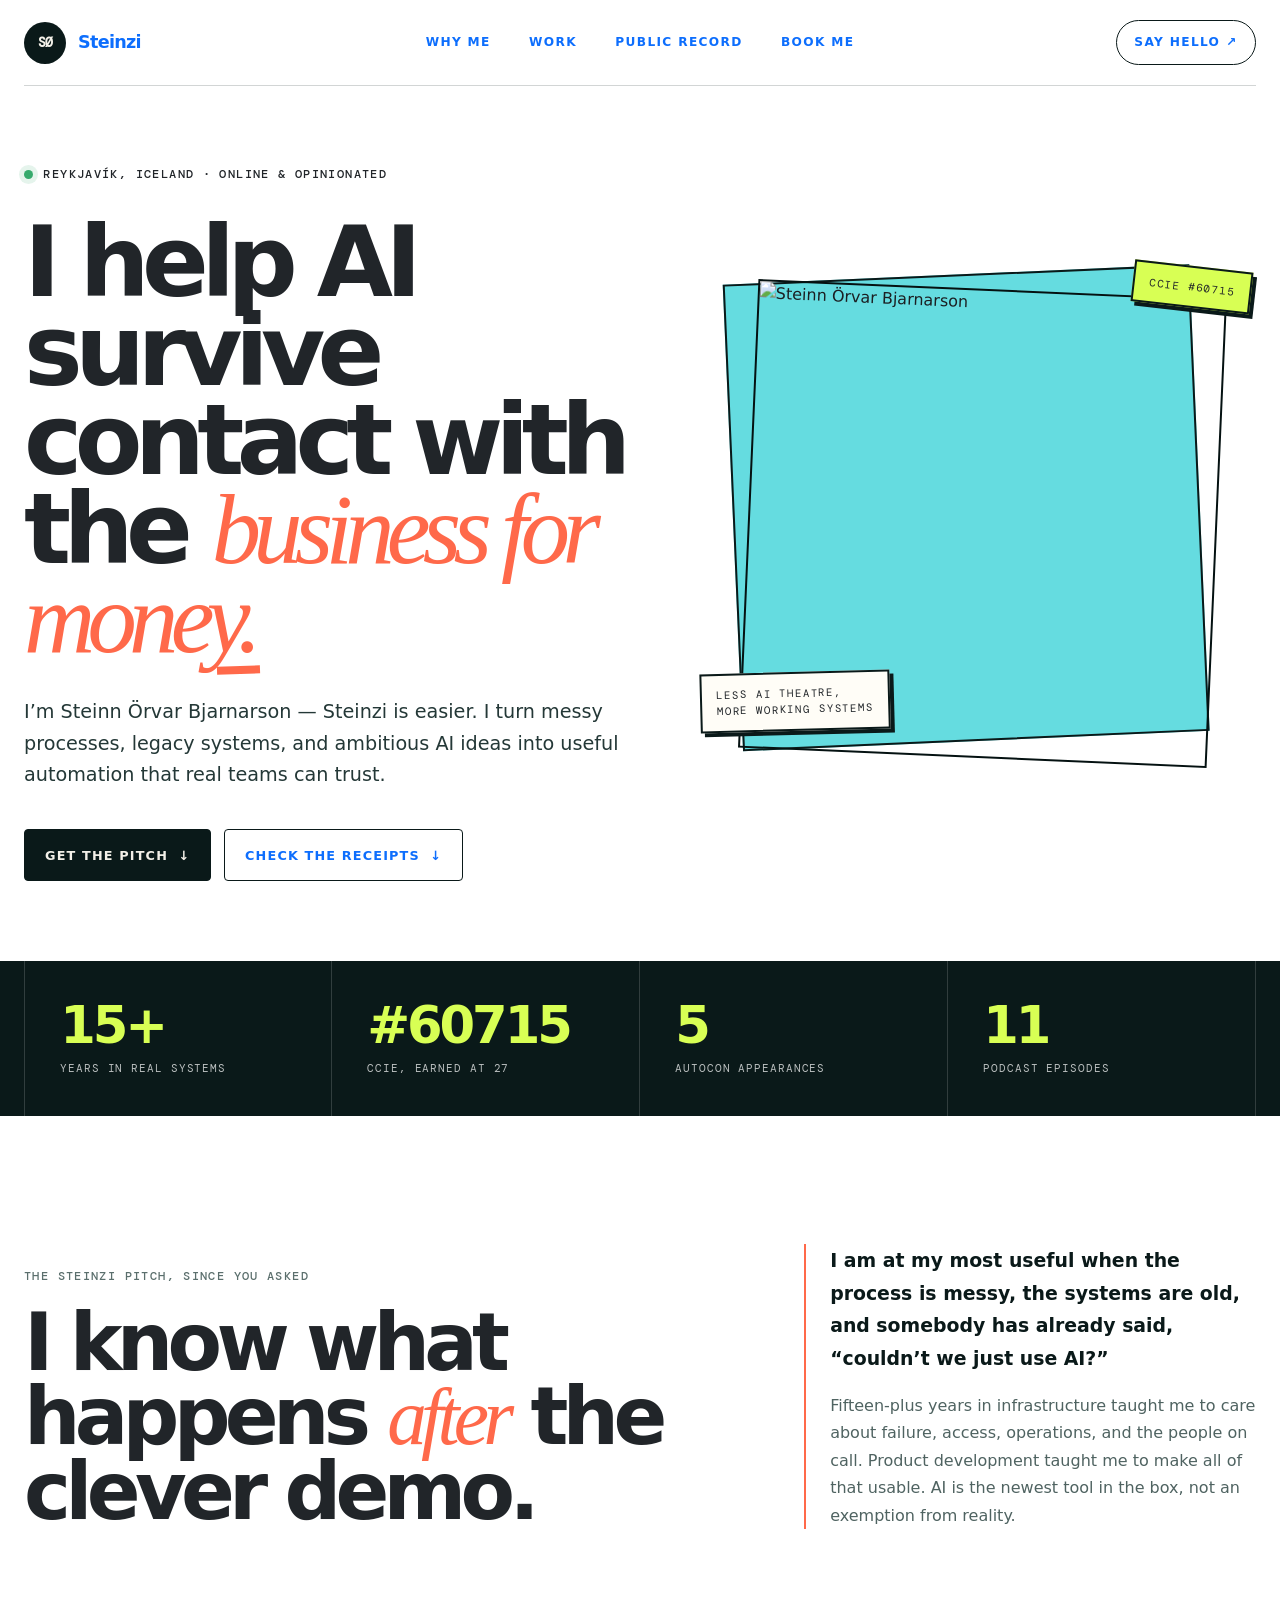
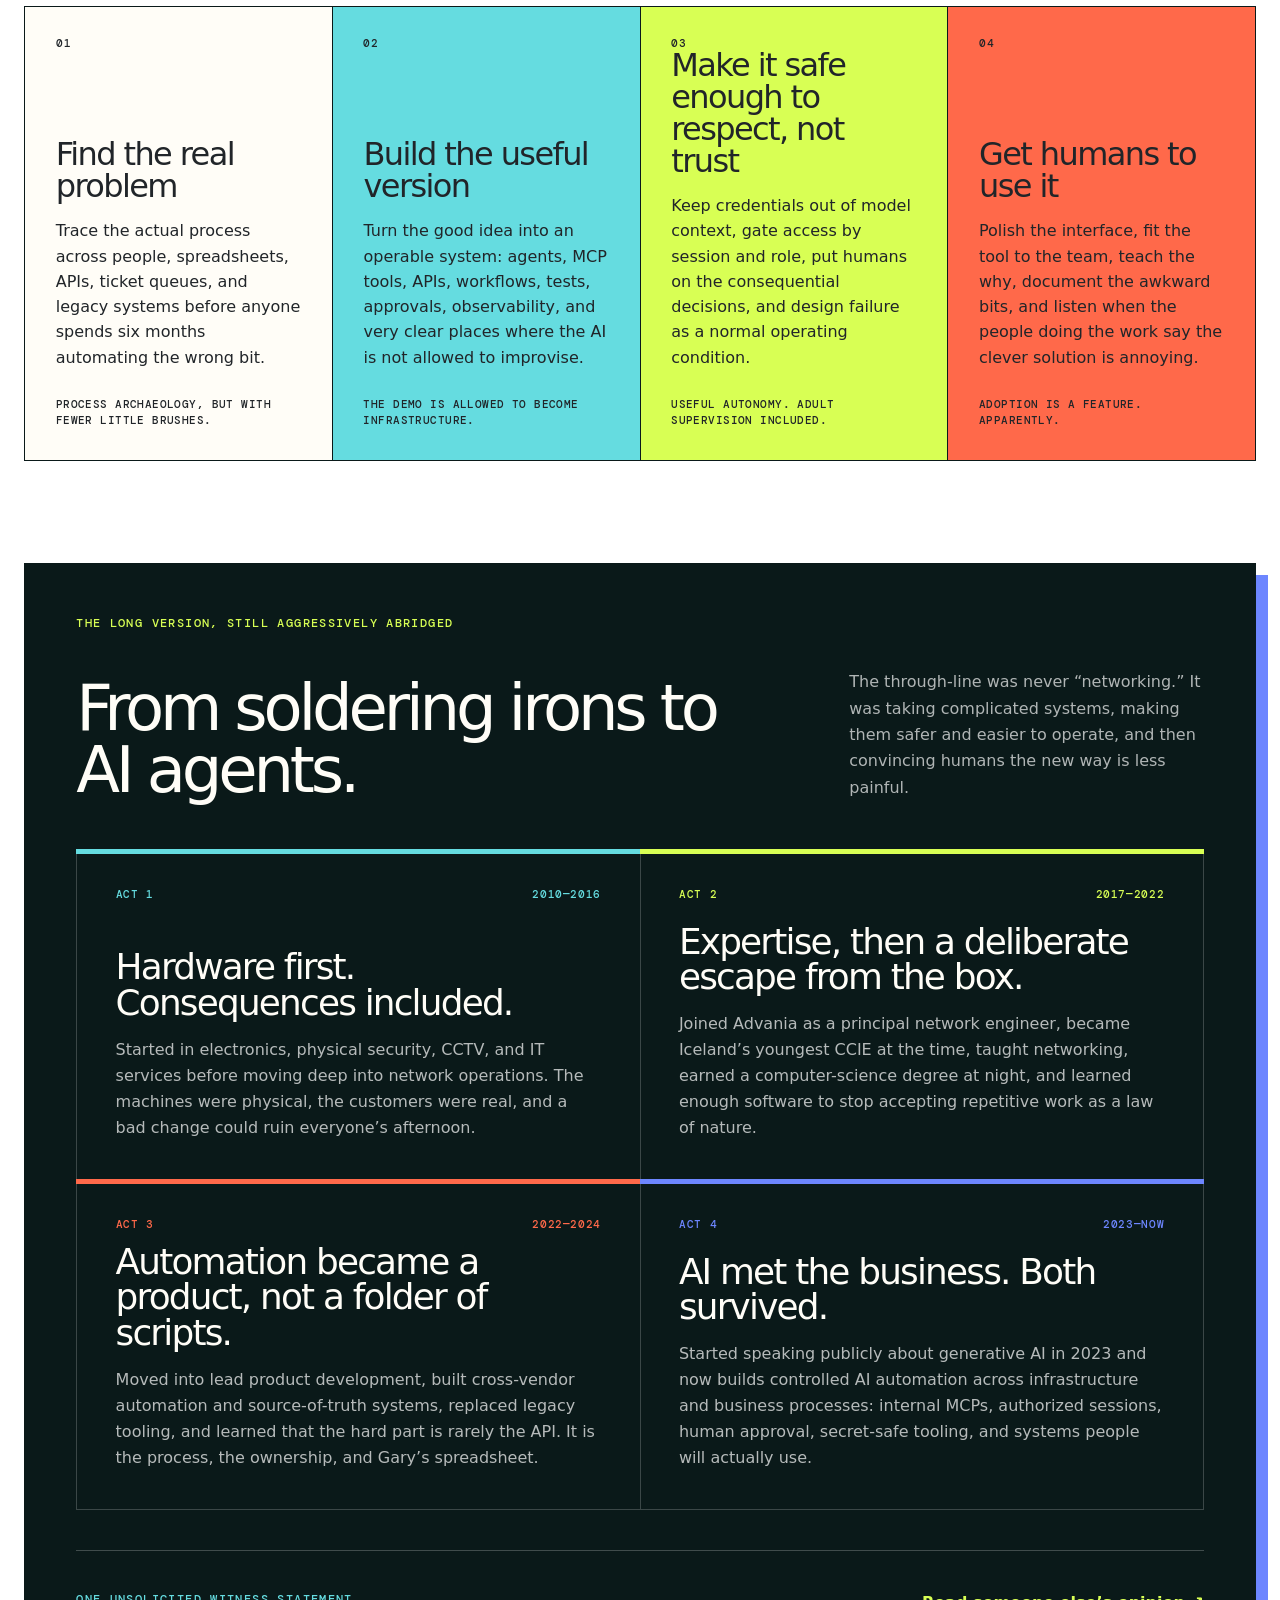
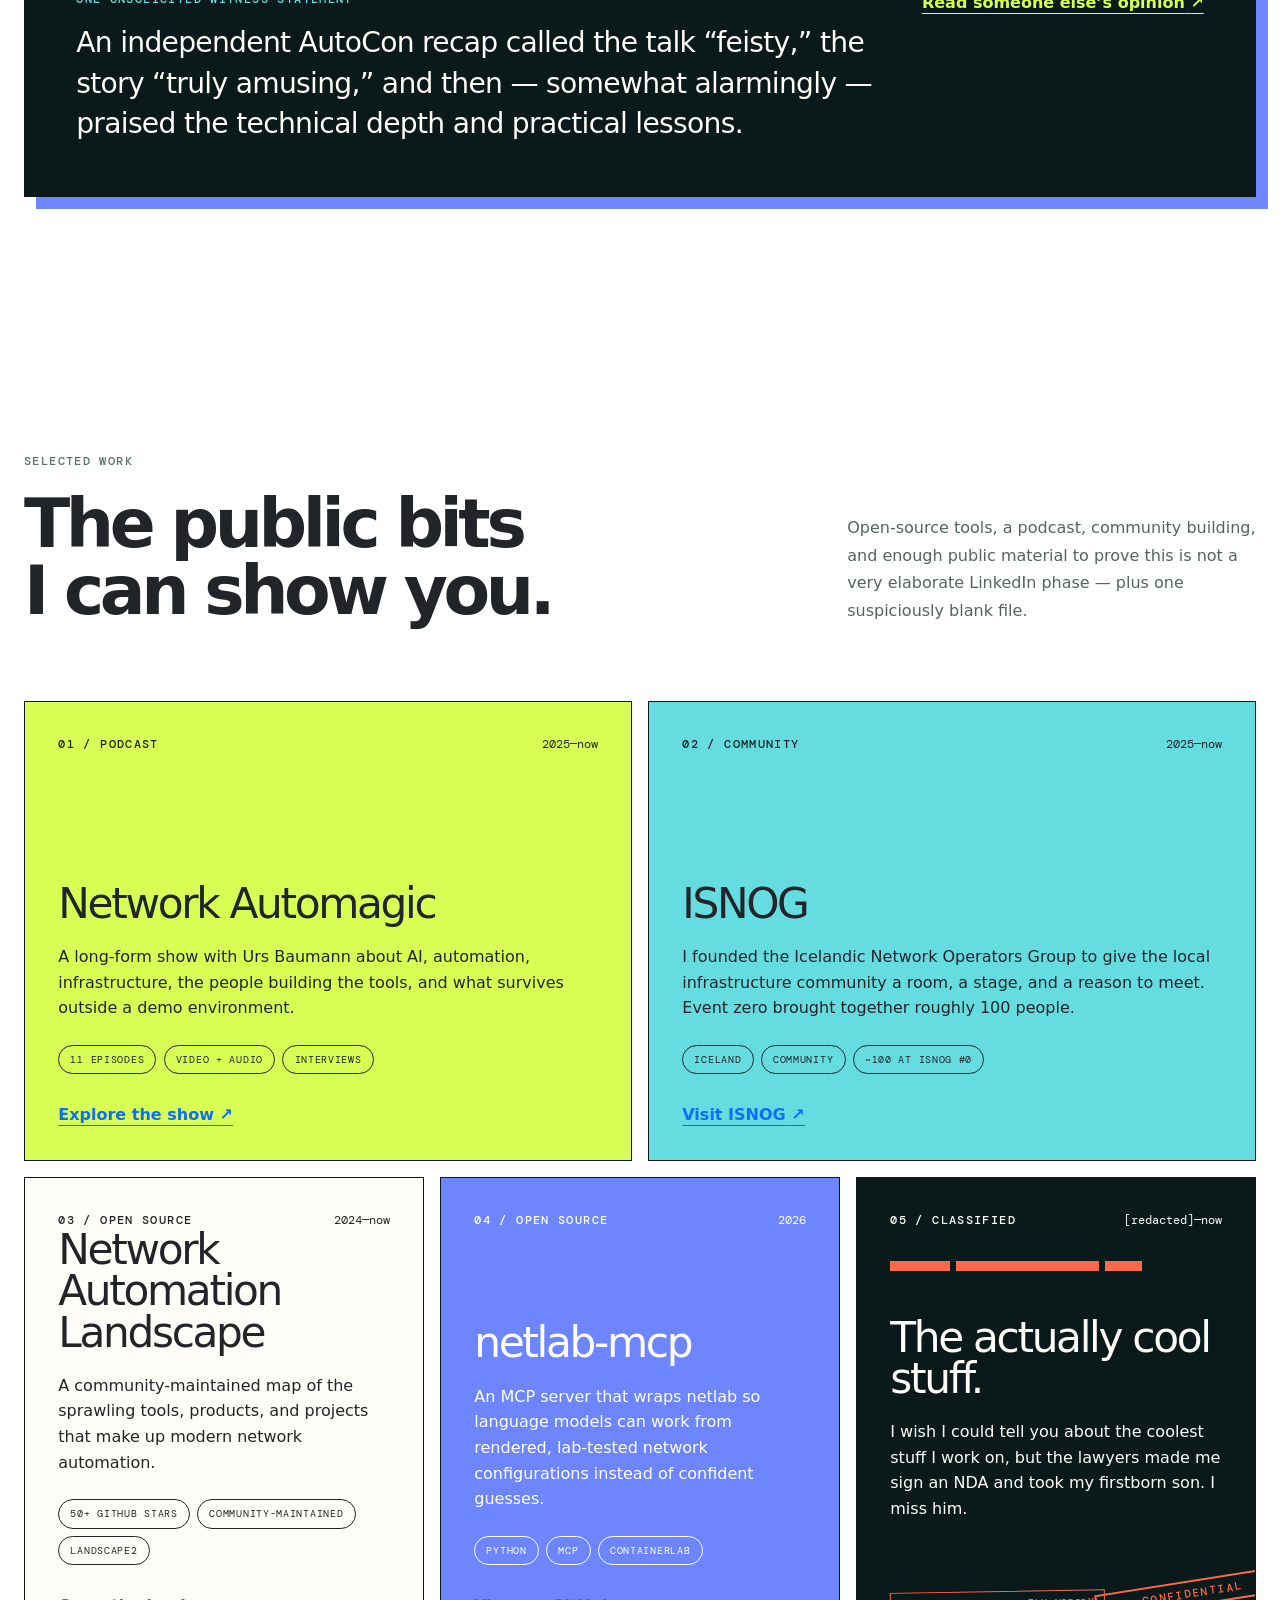
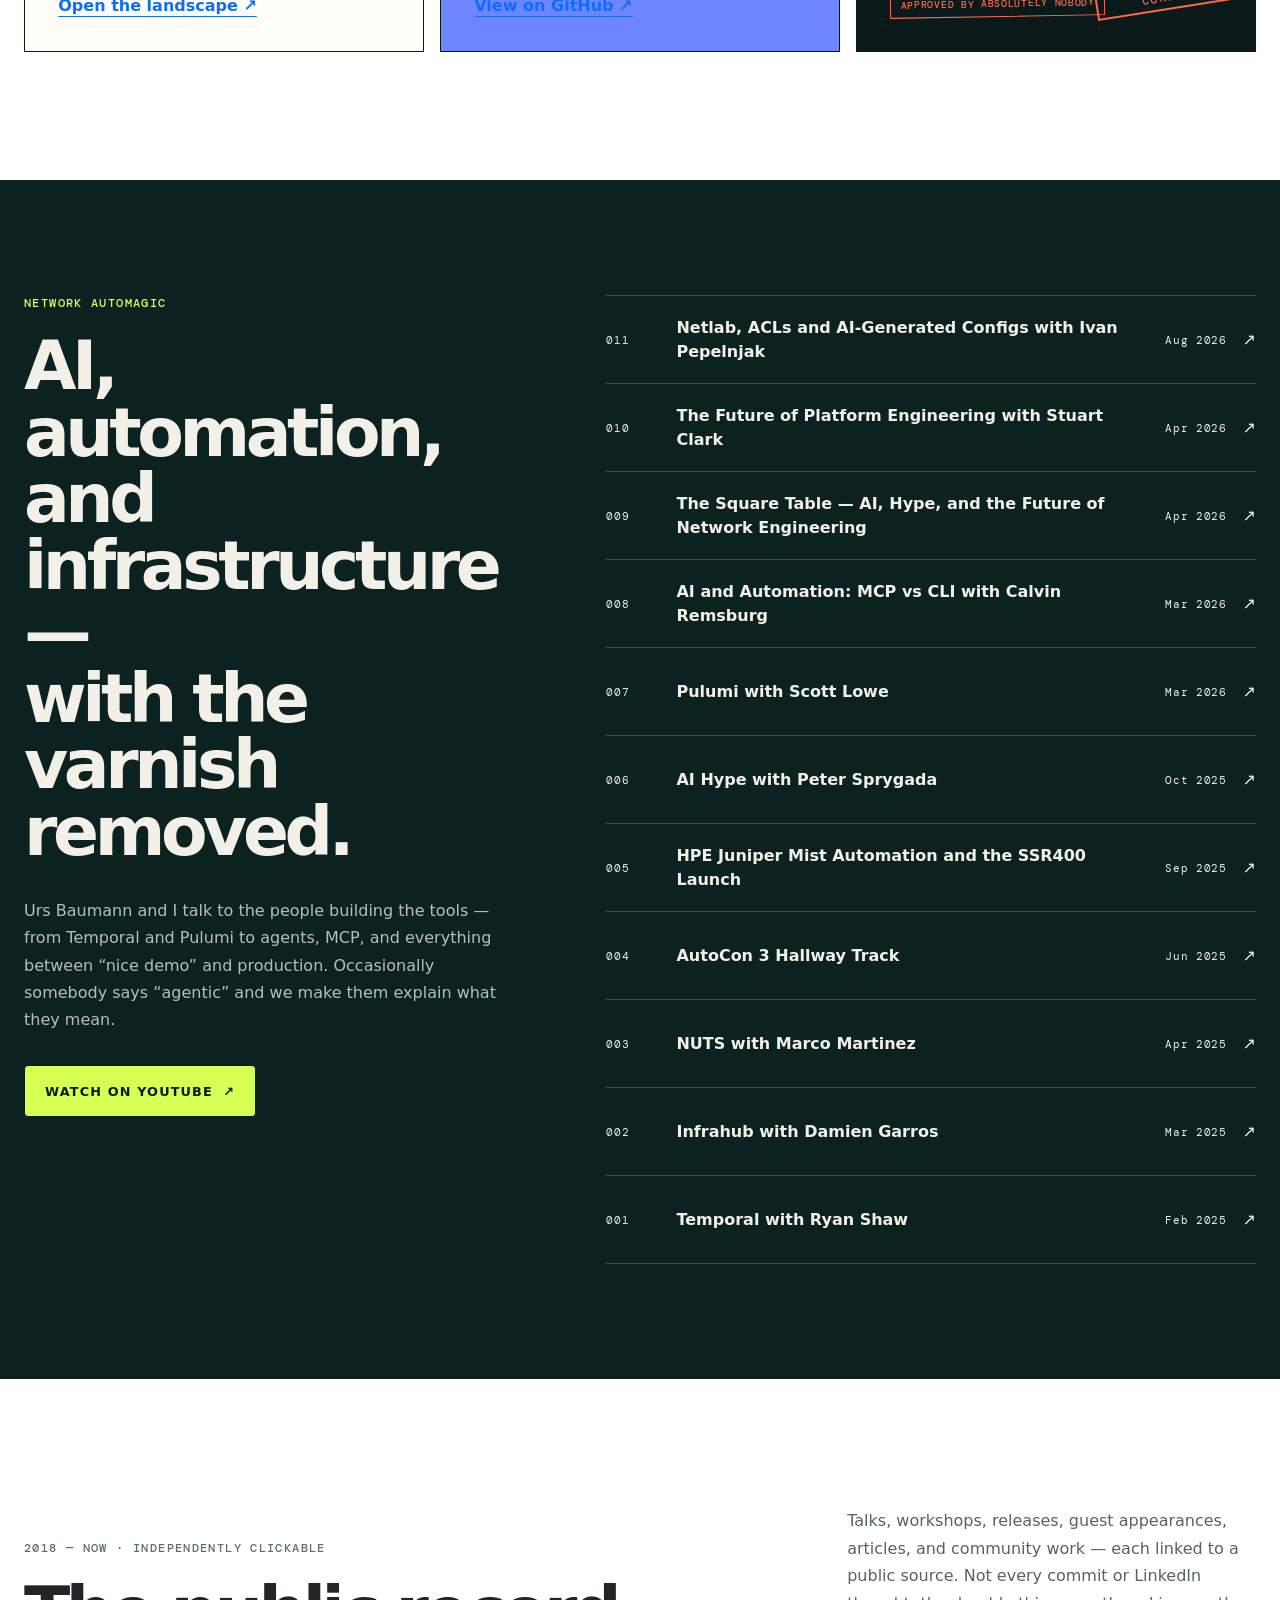
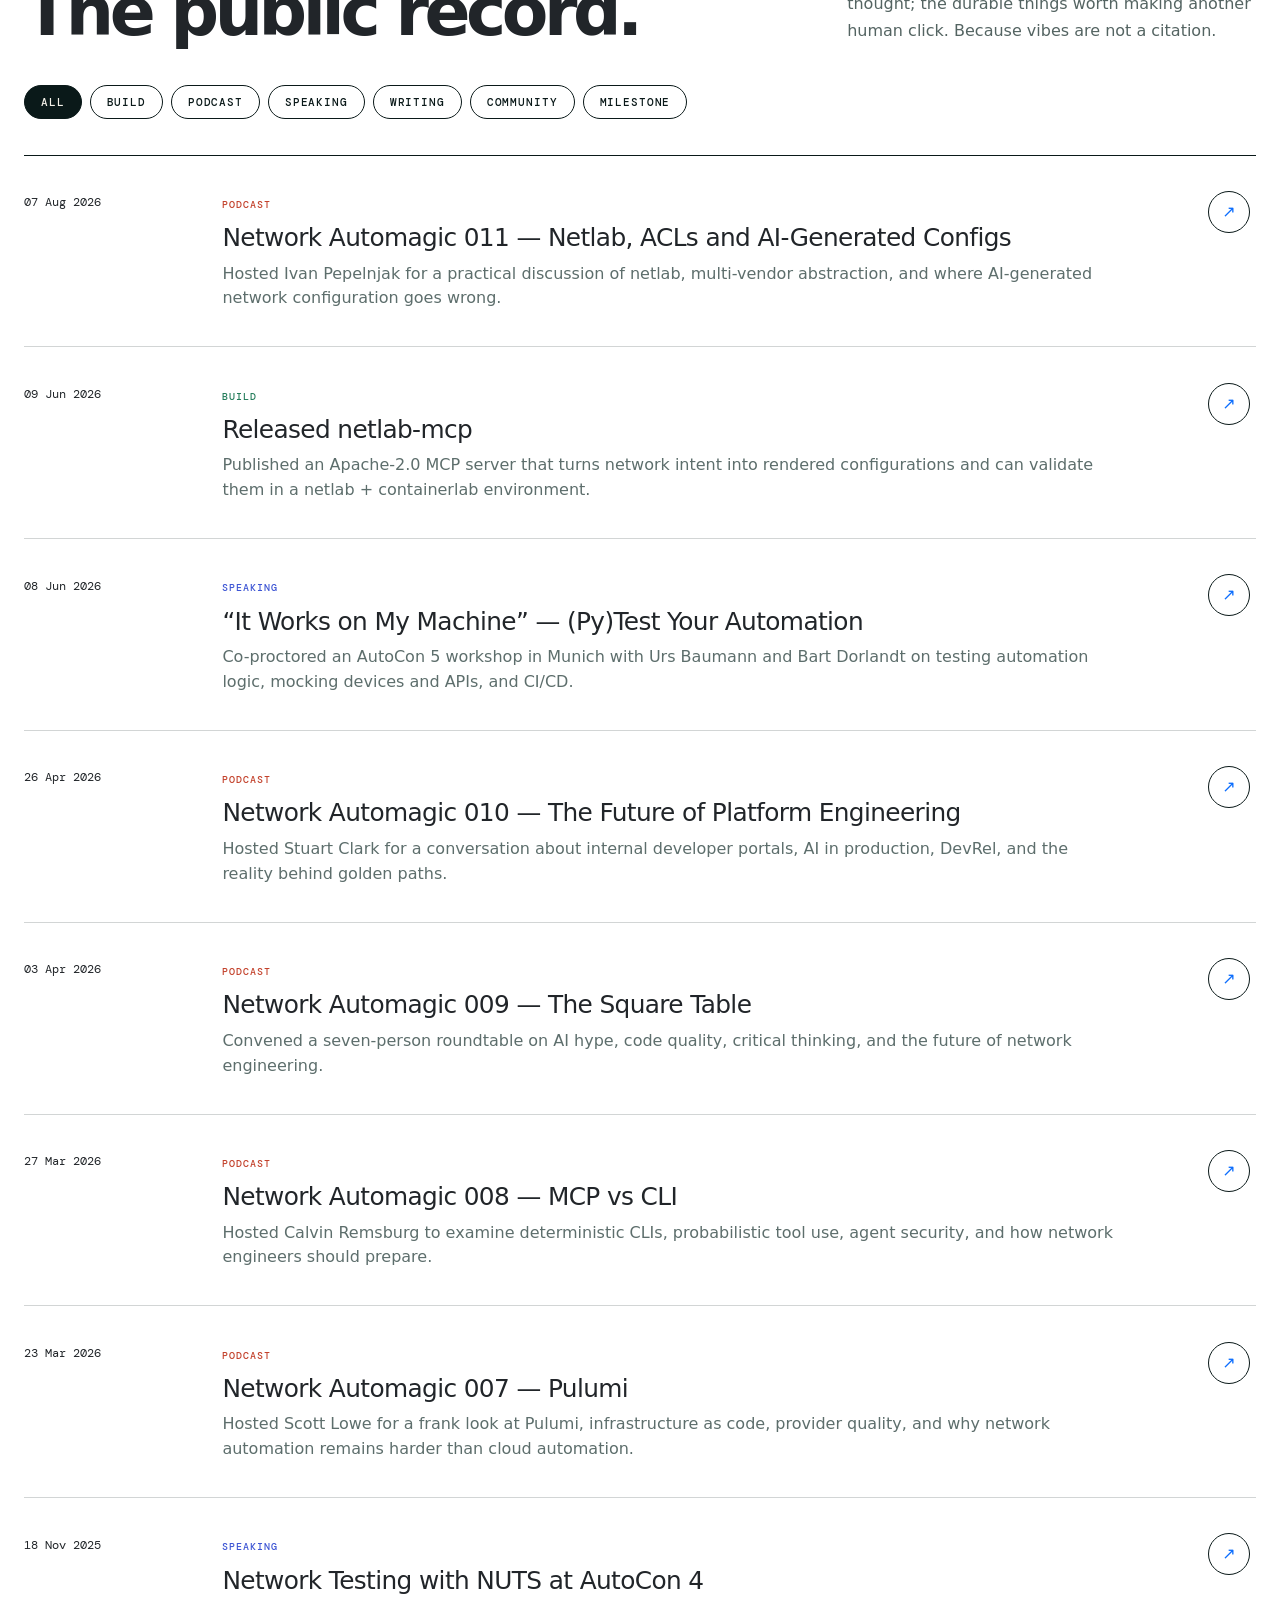
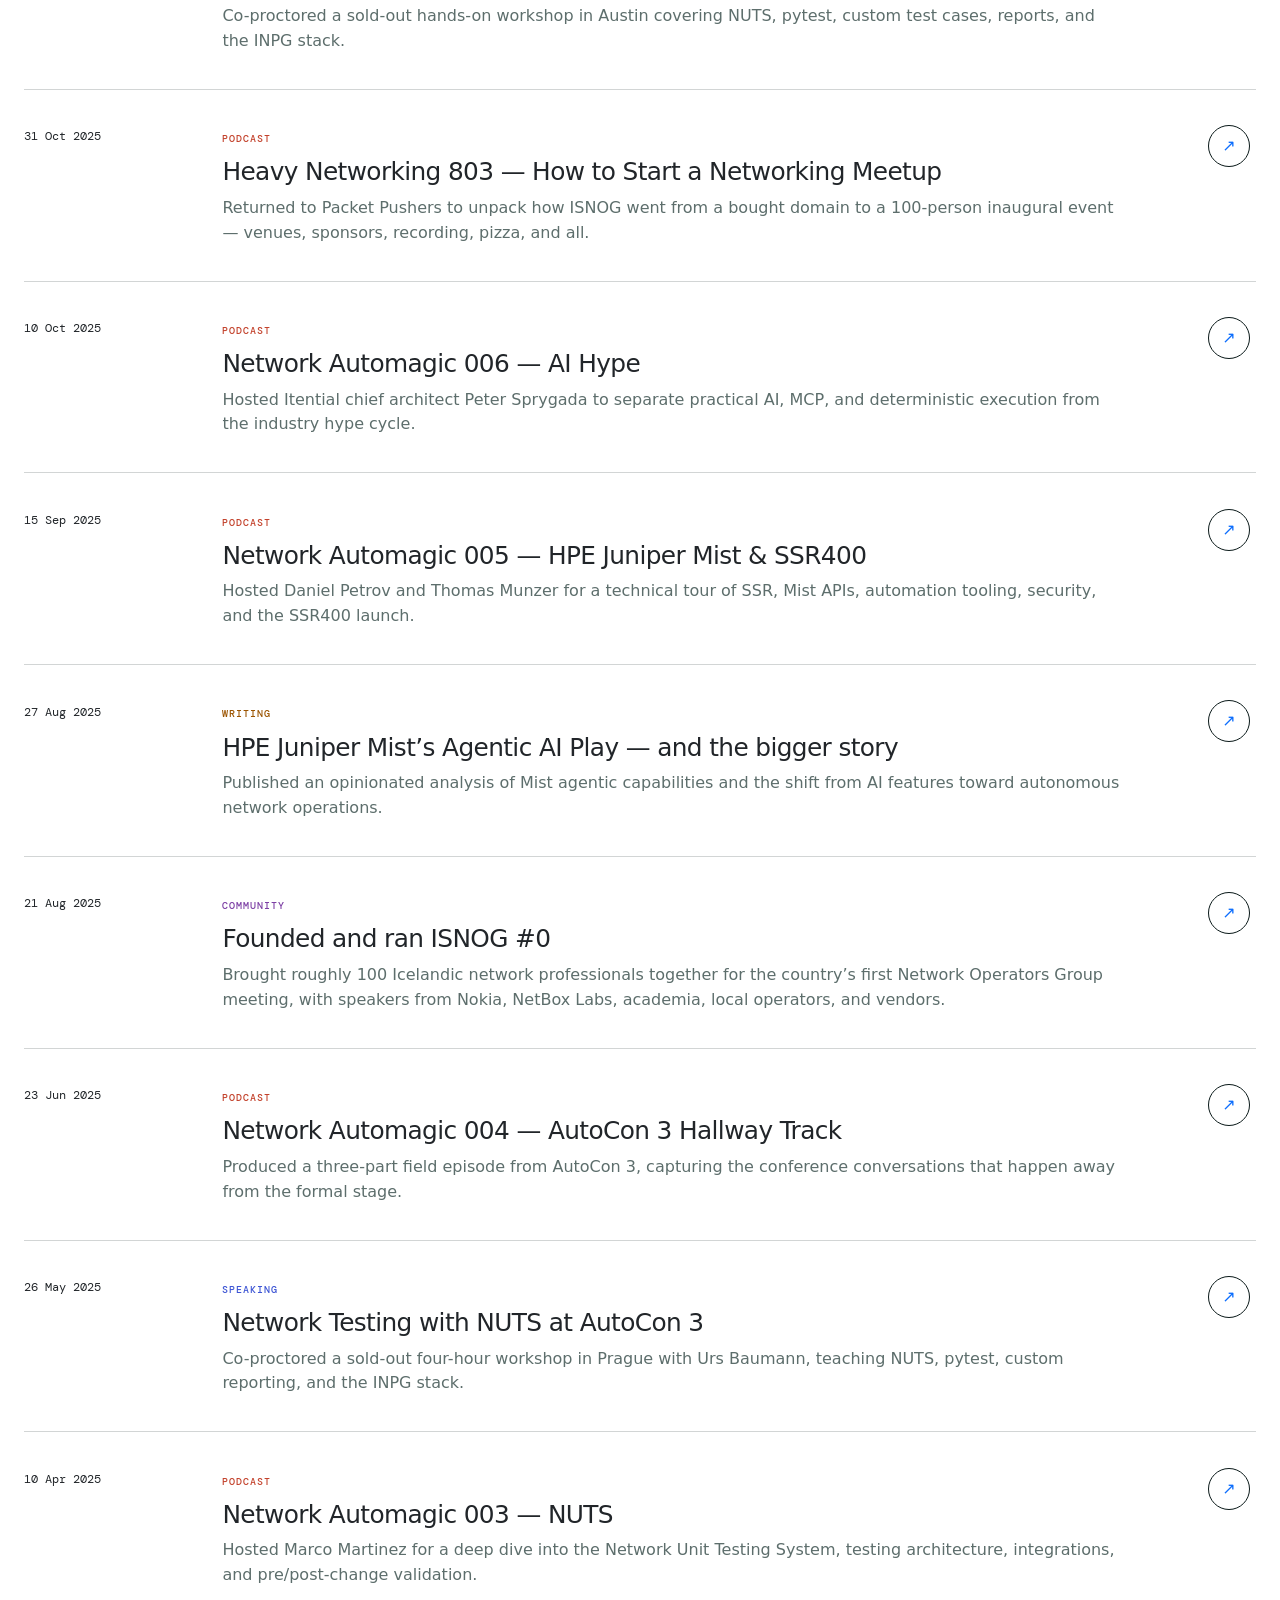
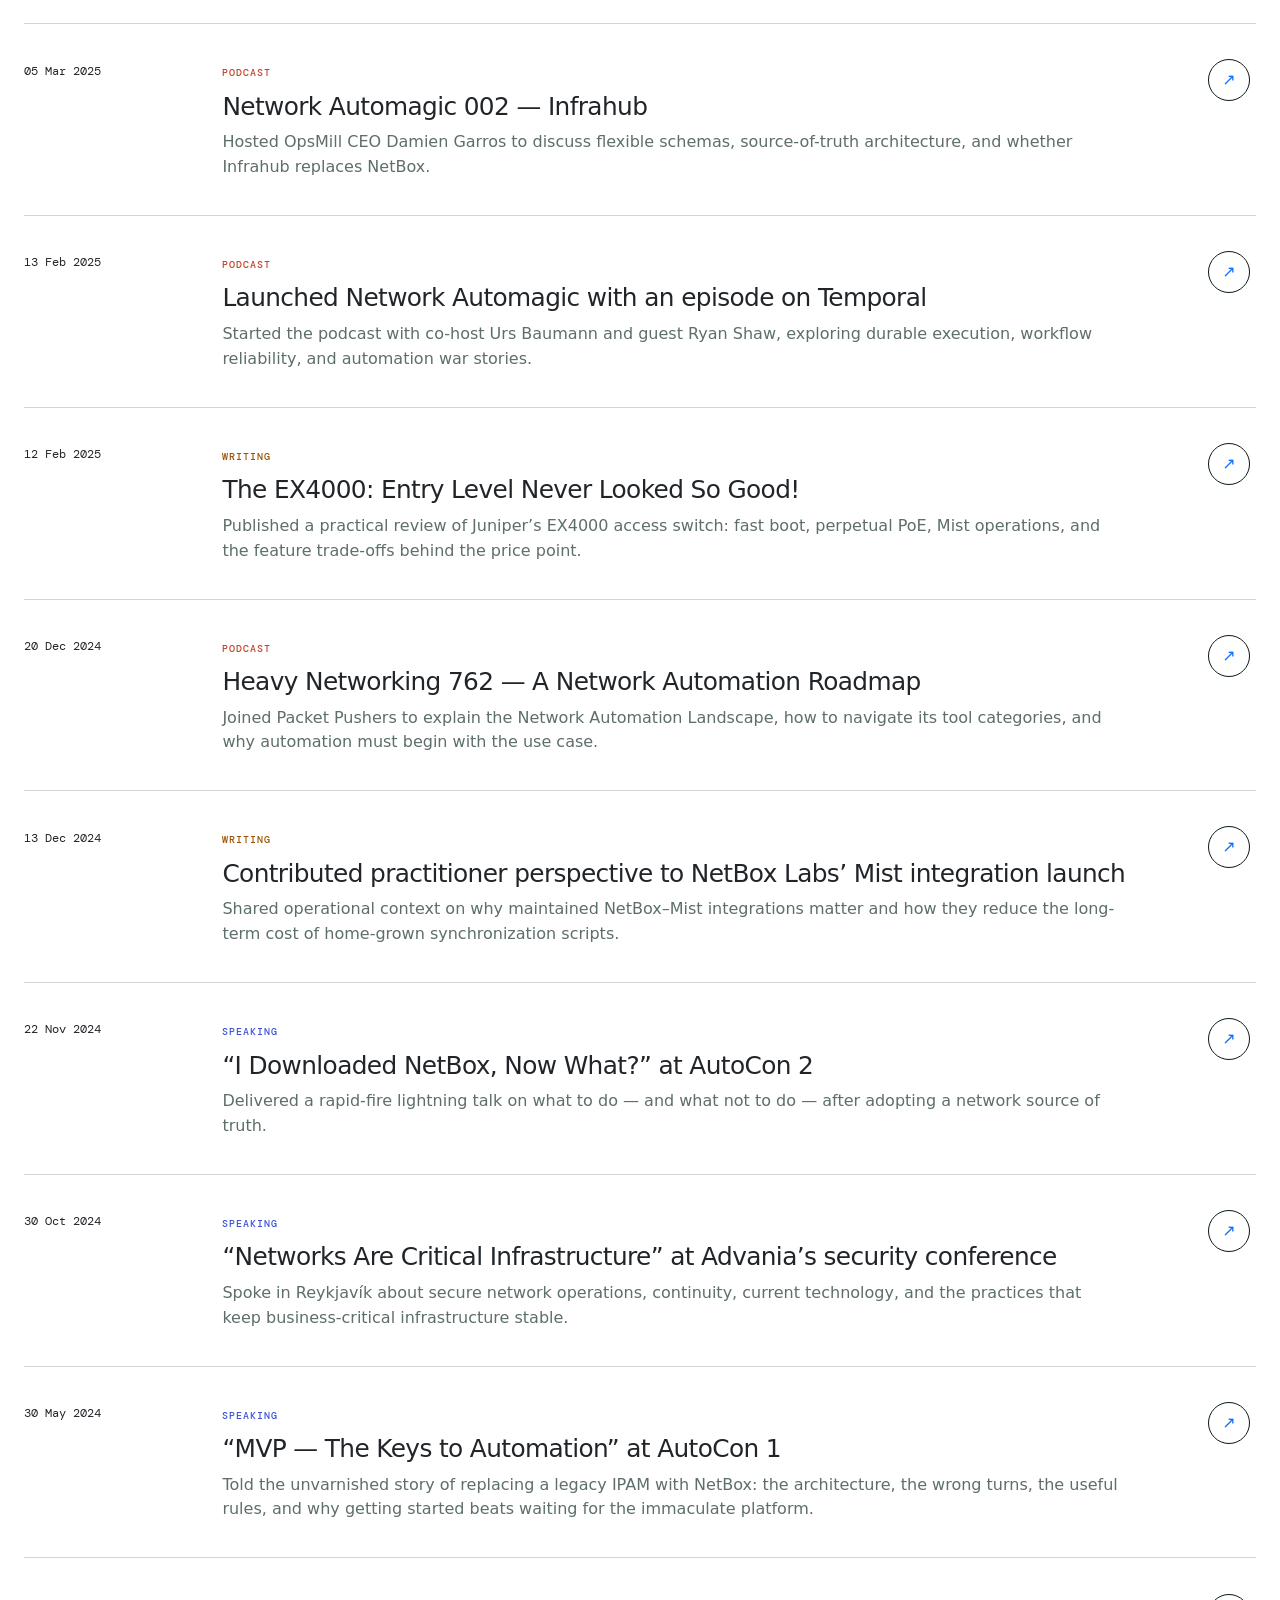
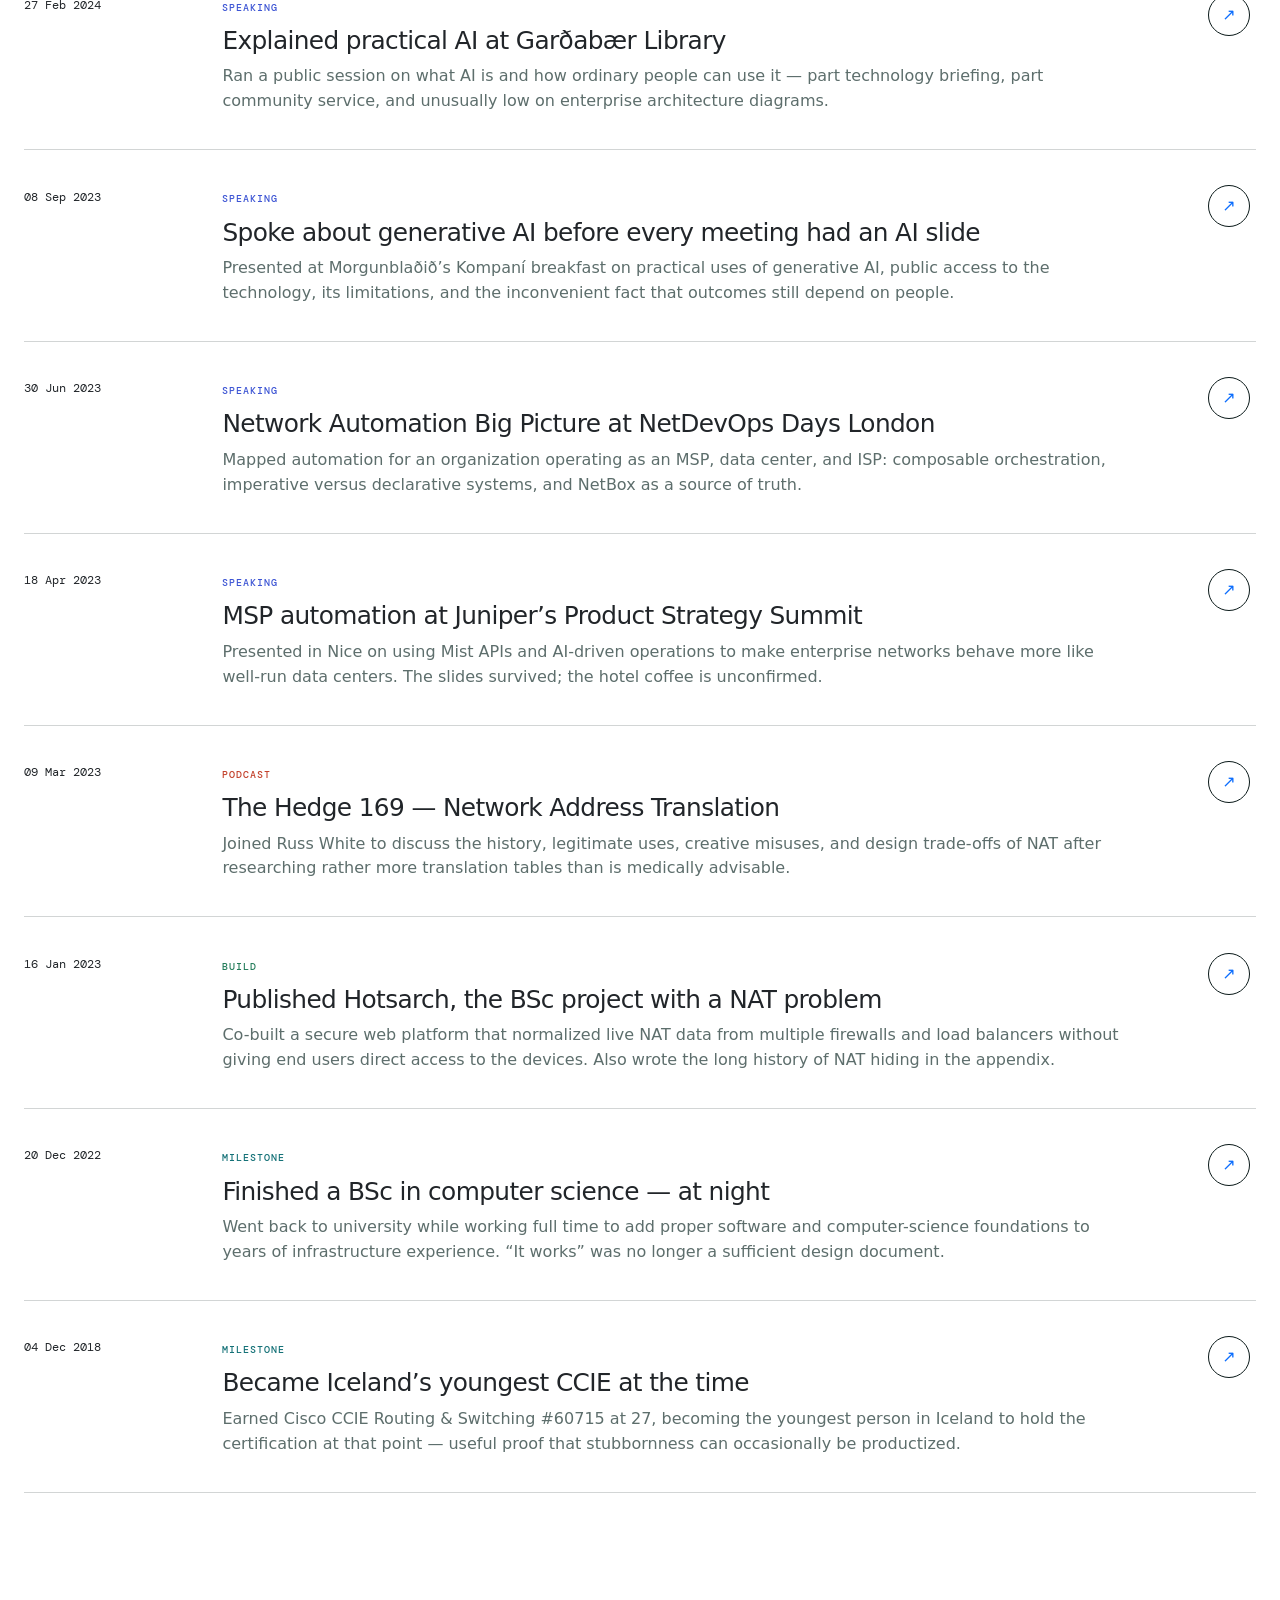
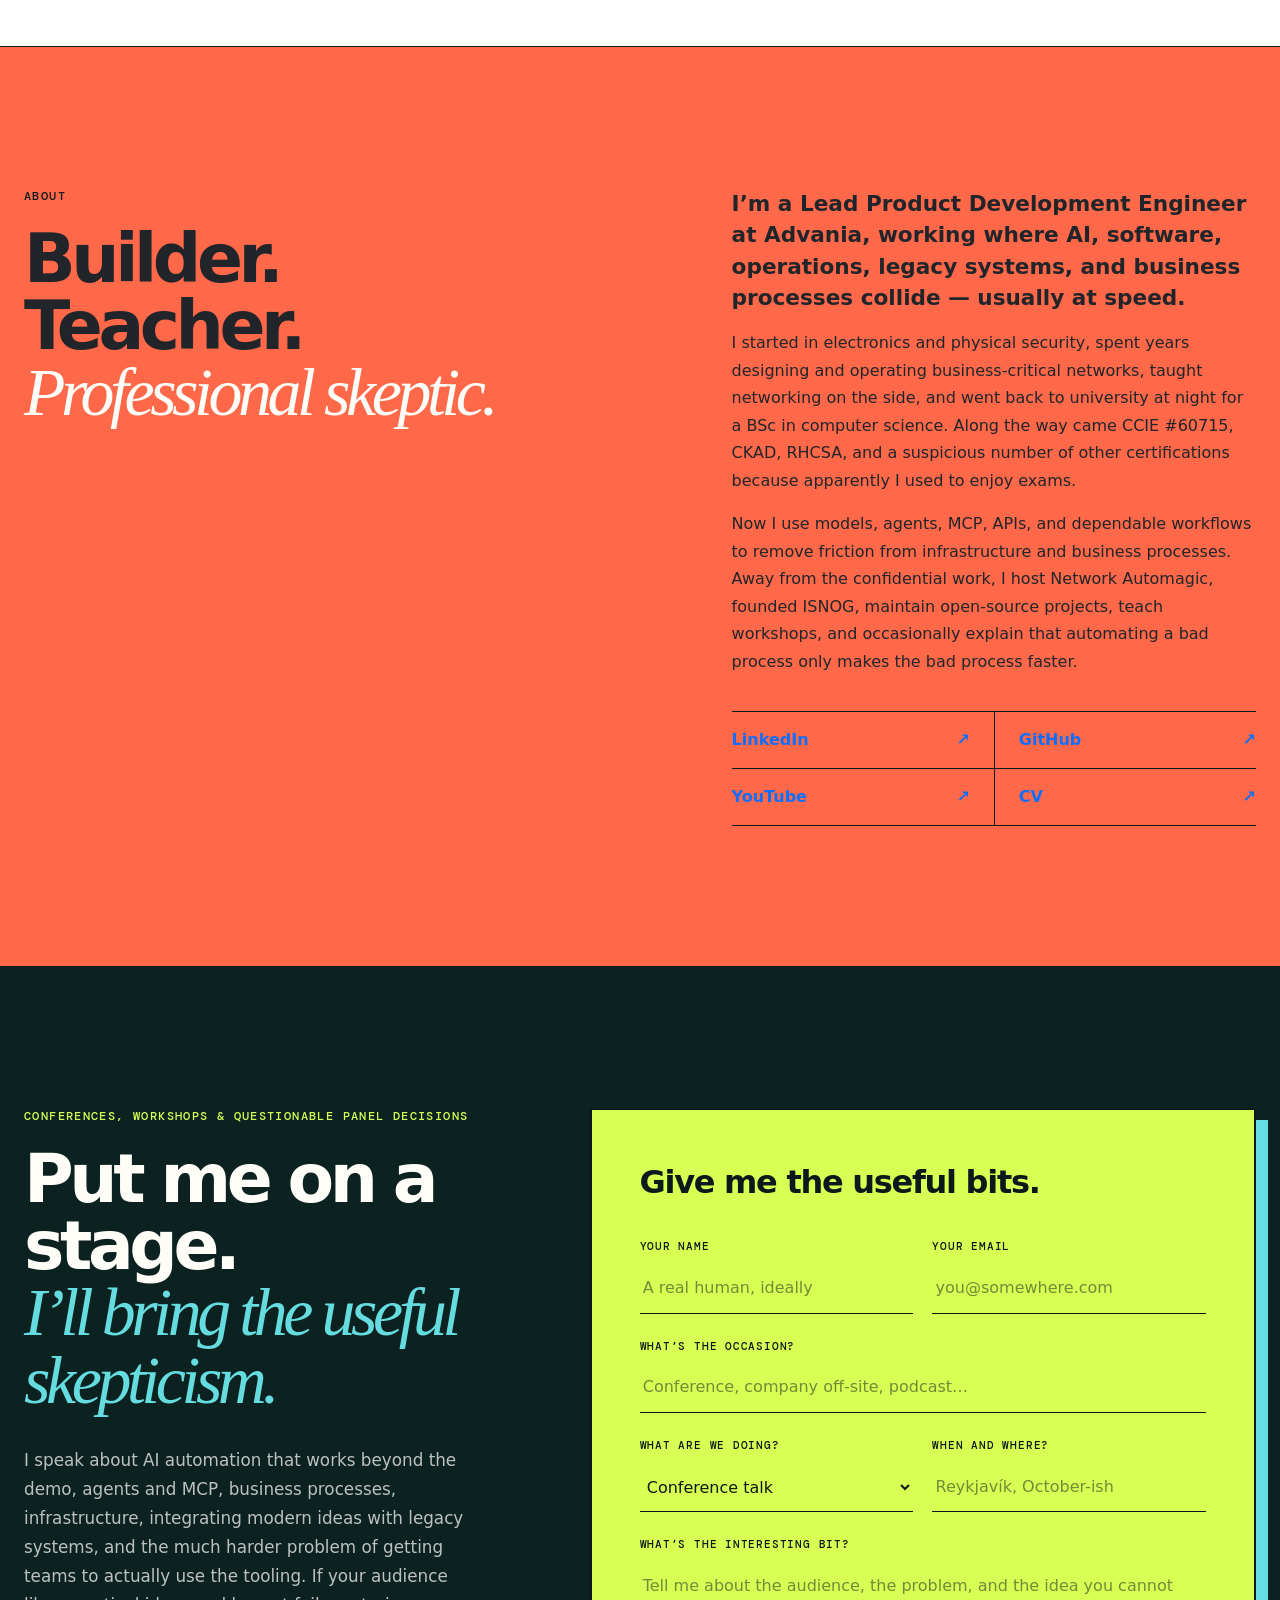
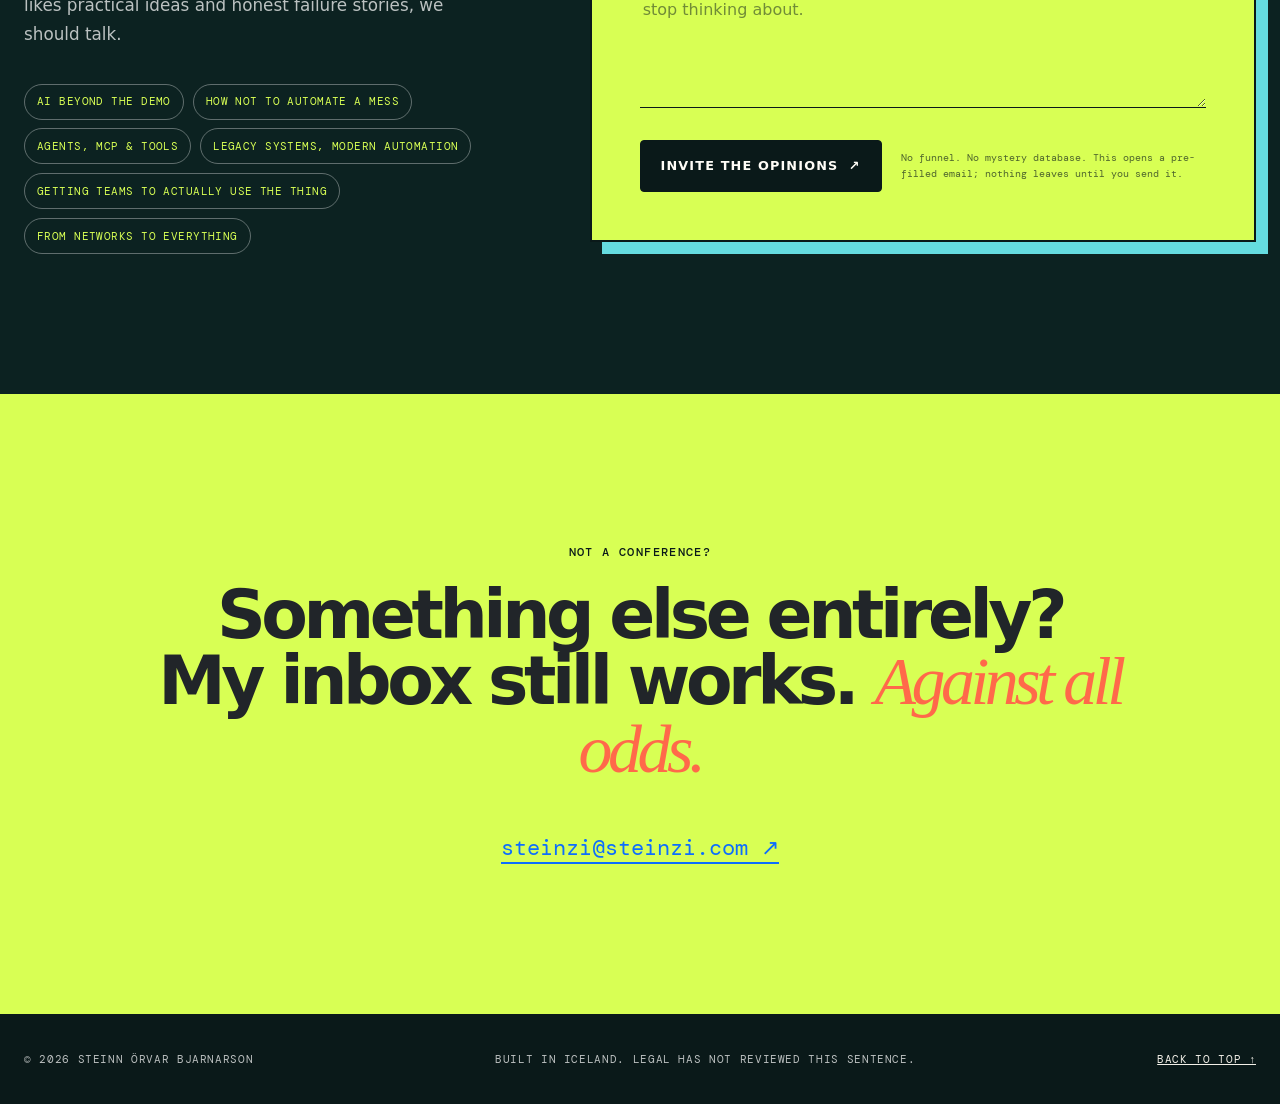
==== index.html @ 2e3bf1e3 "Updates" ====
<!doctype html><html lang="en"><head><meta charset="utf-8"/><link rel="icon" href="/favicon.ico"/><meta name="viewport" content="width=device-width,initial-scale=1"/><meta name="theme-color" content="#0a1919"/><meta name="description" content="Steinn Örvar Bjarnarson (Steinzi) builds AI automation that survives legacy systems, security requirements, real teams, and the business."/><meta name="author" content="Steinn Örvar Bjarnarson"/><meta property="og:title" content="Steinzi — AI automation that survives the business"/><meta property="og:description" content="Fifteen-plus years of infrastructure, software, automation, teaching, and useful skepticism — now pointed at AI and business processes."/><meta property="og:type" content="website"/><meta property="og:url" content="https://steinzi.com/"/><meta property="og:image" content="https://steinzi.com/steinn.jpeg"/><link rel="apple-touch-icon" href="/apple-touch-icon.png"/><link rel="manifest" href="/manifest.json"/><title>Steinzi — AI automation builder, operator & speaker</title><script defer="defer" src="/static/js/main.90535c2f.js"></script><link href="/static/css/main.8326cfcf.css" rel="stylesheet"></head><body><noscript>You need to enable JavaScript to run this app.</noscript><div id="root"></div></body></html>
---- static/css/main.8326cfcf.css ----
@charset "UTF-8";@import url(https://fonts.googleapis.com/css2?family=DM+Mono:wght@300;400;500&family=Manrope:wght@400;500;600;700;800&display=swap);html{background:#f3f0e8}body{-webkit-font-smoothing:antialiased;-moz-osx-font-smoothing:grayscale;font-family:Manrope,-apple-system,BlinkMacSystemFont,Segoe UI,sans-serif}button,input,select,textarea{font:inherit}::selection{background:#0a1919;color:#d8ff54}:focus-visible{outline:3px solid #0a1919;outline-offset:4px}:root{--ink:#0a1919;--ink-soft:#243837;--paper:#f3f0e8;--paper-bright:#fffdf7;--line:rgba(10,25,25,.18);--acid:#d8ff54;--orange:#ff694a;--cyan:#65dce0;--blue:#6d86ff;--dark:#0c2221}*{box-sizing:border-box}html{scroll-behavior:smooth}body{background:#f3f0e8;background:var(--paper);color:#0a1919;color:var(--ink)}a{color:inherit}a,button{-webkit-tap-highlight-color:transparent}.site-shell{min-height:100vh;overflow:hidden}.skip-link{background:#d8ff54;background:var(--acid);border:2px solid #0a1919;border:2px solid var(--ink);font-weight:800;left:1rem;padding:.8rem 1rem;position:fixed;text-decoration:none;top:-5rem;z-index:100}.skip-link:focus{top:1rem}.site-header{align-items:center;border-bottom:1px solid rgba(10,25,25,.18);border-bottom:1px solid var(--line);display:grid;grid-template-columns:1fr auto 1fr;margin:0 auto;min-height:86px;width:min(1400px,calc(100% - 48px))}.wordmark{align-items:center;display:inline-flex;font-size:1.1rem;font-weight:800;gap:.75rem;justify-self:start;letter-spacing:-.04em;text-decoration:none}.wordmark__mark{background:#0a1919;background:var(--ink);border-radius:50%;color:#f3f0e8;color:var(--paper);display:grid;font-family:DM Mono,monospace;font-size:.82rem;height:42px;letter-spacing:-.08em;place-items:center;width:42px}.site-header nav{display:flex;gap:clamp(1.1rem,3vw,2.5rem)}.header-cta,.site-header nav a{font-size:.76rem;font-weight:700;letter-spacing:.11em;text-decoration:none;text-transform:uppercase}.site-header nav a{background-image:linear-gradient(#0a1919,#0a1919);background-image:linear-gradient(var(--ink),var(--ink));background-position:0 100%;background-repeat:no-repeat;background-size:0 1px;padding:.8rem 0;transition:background-size .18s ease}.site-header nav a:focus-visible,.site-header nav a:hover{background-size:100% 1px}.header-cta{border:1px solid #0a1919;border:1px solid var(--ink);border-radius:100px;justify-self:end;padding:.75rem 1.1rem;transition:background .18s ease,color .18s ease}.header-cta:focus-visible,.header-cta:hover{background:#0a1919;background:var(--ink);color:#f3f0e8;color:var(--paper)}.hero{grid-gap:clamp(3rem,7vw,8rem);align-items:center;display:grid;gap:clamp(3rem,7vw,8rem);grid-template-columns:minmax(0,1.15fr) minmax(380px,.85fr);margin:0 auto;min-height:calc(100vh - 86px);padding:5rem 3vw 5rem 0;width:min(1400px,calc(100% - 48px))}.eyebrow,.kicker{font-family:DM Mono,monospace;font-size:.72rem;font-weight:500;letter-spacing:.12em;text-transform:uppercase}.kicker{align-items:center;display:flex;gap:.65rem;margin:0 0 2.2rem}.status-dot{background:#36aa6c;border-radius:50%;box-shadow:0 0 0 5px rgba(54,170,108,.13);height:9px;width:9px}.hero h1{font-size:clamp(4rem,7.7vw,8.1rem);font-weight:800;letter-spacing:-.078em;line-height:.9;margin:0;max-width:820px}.about h2 em,.hero h1 em{font-family:Georgia,Times New Roman,serif;font-weight:400}.hero h1 em{color:#ff694a;color:var(--orange);position:relative}.hero h1 em:after{background:#ff694a;background:var(--orange);bottom:-.01em;content:"";height:.08em;left:.05em;position:absolute;right:-.05em;-webkit-transform:rotate(-2deg);transform:rotate(-2deg)}.hero__lede{color:#243837;color:var(--ink-soft);font-size:clamp(1.05rem,1.5vw,1.32rem);line-height:1.65;margin:2rem 0 0;max-width:690px}.hero__actions{display:flex;flex-wrap:wrap;gap:.8rem;margin-top:2.4rem}.button{align-items:center;border:1px solid #0a1919;border:1px solid var(--ink);border-radius:4px;display:inline-flex;font-size:.8rem;font-weight:800;gap:.65rem;justify-content:center;letter-spacing:.09em;min-height:52px;padding:.9rem 1.25rem;text-decoration:none;text-transform:uppercase;transition:box-shadow .18s ease,-webkit-transform .18s ease;transition:transform .18s ease,box-shadow .18s ease;transition:transform .18s ease,box-shadow .18s ease,-webkit-transform .18s ease}.button:focus-visible,.button:hover{box-shadow:5px 5px 0 #0a1919;box-shadow:5px 5px 0 var(--ink);-webkit-transform:translate(-3px,-3px);transform:translate(-3px,-3px)}.button--primary{background:#0a1919;background:var(--ink);color:#f3f0e8;color:var(--paper)}.button--ghost{background:transparent}.button--light{background:#d8ff54;background:var(--acid);color:#0a1919;color:var(--ink)}.hero__visual{display:flex;justify-content:center}.portrait-frame{position:relative;-webkit-transform:rotate(2.5deg);transform:rotate(2.5deg);width:min(100%,480px)}.portrait-frame:before{background:#65dce0;background:var(--cyan);content:"";inset:-14px 18px 16px -16px;position:absolute;-webkit-transform:rotate(-5deg);transform:rotate(-5deg)}.portrait-frame img,.portrait-frame:before{border:2px solid #0a1919;border:2px solid var(--ink)}.portrait-frame img{aspect-ratio:1;display:block;-webkit-filter:saturate(.8) contrast(1.07);filter:saturate(.8) contrast(1.07);object-fit:cover;position:relative;width:100%}.portrait-note{background:#d8ff54;background:var(--acid);border:2px solid #0a1919;border:2px solid var(--ink);box-shadow:4px 4px 0 #0a1919;box-shadow:4px 4px 0 var(--ink);font-family:DM Mono,monospace;font-size:.67rem;letter-spacing:.08em;line-height:1.5;padding:.7rem .9rem;position:absolute;text-transform:uppercase;z-index:2}.portrait-note--top{right:-1.5rem;top:-2rem;-webkit-transform:rotate(4deg);transform:rotate(4deg)}.portrait-note--bottom{background:#fffdf7;background:var(--paper-bright);bottom:1.25rem;left:-2.5rem;-webkit-transform:rotate(-4deg);transform:rotate(-4deg)}.signal-strip{background:#0a1919;background:var(--ink);color:#f3f0e8;color:var(--paper);display:grid;grid-template-columns:repeat(4,1fr);padding:0 max(24px,calc(50vw - 700px))}.signal-strip>div{border-right:1px solid hsla(0,0%,100%,.16);display:flex;flex-direction:column;justify-content:center;min-height:155px;padding:1.5rem clamp(1rem,3vw,2.2rem)}.signal-strip>div:first-child{border-left:1px solid hsla(0,0%,100%,.16)}.signal-strip strong{color:#d8ff54;color:var(--acid);font-size:clamp(2.2rem,4vw,3.8rem);letter-spacing:-.06em;line-height:1}.signal-strip span{color:hsla(0,0%,100%,.72);font-family:DM Mono,monospace;font-size:.7rem;letter-spacing:.08em;margin-top:.55rem;text-transform:uppercase}.pitch{padding-bottom:clamp(7rem,12vw,12rem)}.pitch__intro{grid-gap:clamp(3rem,8vw,8rem);align-items:end;display:grid;gap:clamp(3rem,8vw,8rem);grid-template-columns:minmax(0,1.2fr) minmax(340px,.8fr);margin-bottom:clamp(3rem,6vw,5rem)}.career__heading .eyebrow,.pitch__intro .eyebrow{color:#5b6f6d;margin:0 0 1.3rem}.pitch__intro h2{font-size:clamp(3.2rem,6.2vw,6.8rem);font-weight:800;letter-spacing:-.072em;line-height:.94;margin:0;max-width:900px}.pitch__intro h2 em{color:#ff694a;color:var(--orange);font-family:Georgia,Times New Roman,serif;font-weight:400}.pitch__summary{border-left:2px solid #ff694a;border-left:2px solid var(--orange);padding-left:1.5rem}.pitch__summary p{color:#4f6361;line-height:1.72;margin:0}.pitch__summary p:first-child{color:#0a1919;color:var(--ink);font-size:1.18rem;font-weight:700;margin-bottom:1.1rem}.capability-grid{border-left:1.5px solid #0a1919;border-left:1.5px solid var(--ink);border-top:1.5px solid #0a1919;border-top:1.5px solid var(--ink);display:grid;grid-template-columns:repeat(4,minmax(0,1fr))}.capability{background:#fffdf7;background:var(--paper-bright);border-bottom:1.5px solid #0a1919;border-bottom:1.5px solid var(--ink);border-right:1.5px solid #0a1919;border-right:1.5px solid var(--ink);display:flex;flex-direction:column;min-height:390px;padding:clamp(1.35rem,2.4vw,2.2rem)}.capability:nth-child(2){background:#65dce0;background:var(--cyan)}.capability:nth-child(3){background:#d8ff54;background:var(--acid)}.capability:nth-child(4){background:#ff694a;background:var(--orange)}.capability__number{font:500 .7rem/1 DM Mono,monospace;letter-spacing:.08em}.capability h3{font-size:clamp(1.7rem,2.5vw,2.75rem);letter-spacing:-.05em;line-height:1;margin:auto 0 1rem}.capability p{line-height:1.58;margin:0}.capability strong{font:500 .66rem/1.5 DM Mono,monospace;letter-spacing:.04em;margin-top:1.7rem;text-transform:uppercase}.career{background:#0a1919;background:var(--ink);border:1.5px solid #0a1919;border:1.5px solid var(--ink);box-shadow:12px 12px 0 #6d86ff;box-shadow:12px 12px 0 var(--blue);color:#fffdf7;color:var(--paper-bright);margin-top:clamp(4rem,8vw,8rem);padding:clamp(1.5rem,4vw,3.5rem)}.career__heading{grid-gap:1rem 4rem;align-items:end;display:grid;gap:1rem 4rem;grid-template-columns:minmax(0,1fr) minmax(280px,.5fr);margin-bottom:3rem}.career__heading .eyebrow{color:#d8ff54;color:var(--acid);grid-column:1/-1}.career__heading h3{font-size:clamp(2.5rem,5vw,5.2rem);letter-spacing:-.065em;line-height:.96;margin:0}.career__heading>p:not(.eyebrow){color:hsla(0,0%,100%,.68);line-height:1.65;margin:0}.career__chapters{border-left:1px solid hsla(0,0%,100%,.2);border-top:1px solid hsla(0,0%,100%,.2);display:grid;grid-template-columns:repeat(2,minmax(0,1fr))}.career-chapter{border-bottom:1px solid hsla(0,0%,100%,.2);border-right:1px solid hsla(0,0%,100%,.2);display:flex;flex-direction:column;min-height:330px;padding:clamp(1.4rem,3vw,2.4rem);position:relative}.career-chapter:before{background:var(--chapter-accent);content:"";height:5px;left:-1px;position:absolute;right:-1px;top:-1px}.career-chapter--cyan{--chapter-accent:var(--cyan)}.career-chapter--acid{--chapter-accent:var(--acid)}.career-chapter--orange{--chapter-accent:var(--orange)}.career-chapter--blue{--chapter-accent:var(--blue)}.career-chapter__meta{color:var(--chapter-accent);display:flex;font:500 .68rem/1 DM Mono,monospace;gap:1rem;justify-content:space-between;letter-spacing:.06em;text-transform:uppercase}.career-chapter h4{font-size:clamp(1.65rem,2.8vw,2.9rem);letter-spacing:-.05em;line-height:1;margin:auto 0 1rem;max-width:560px}.career-chapter p{color:hsla(0,0%,100%,.7);line-height:1.62;margin:0;max-width:600px}.career__review{grid-gap:2rem;align-items:end;border-top:1px solid hsla(0,0%,100%,.22);display:grid;gap:2rem;grid-template-columns:minmax(0,1fr) auto;margin-top:2.5rem;padding-top:2.5rem}.career__review .eyebrow{color:#65dce0;color:var(--cyan);margin:0 0 .9rem}.career__review blockquote{font-size:clamp(1.2rem,2.2vw,1.9rem);letter-spacing:-.025em;line-height:1.45;margin:0;max-width:950px}.career__review .text-link{color:#d8ff54;color:var(--acid);white-space:nowrap}.section{margin:0 auto;padding:clamp(6rem,10vw,10rem) 0;width:min(1400px,calc(100% - 48px))}.section-heading{grid-gap:4rem;align-items:end;display:grid;gap:4rem;grid-template-columns:1.3fr .7fr;margin-bottom:clamp(3rem,6vw,5.5rem)}.about h2,.contact h2,.podcast-feature h2,.section-heading h2{font-size:clamp(2.8rem,5.3vw,5.8rem);font-weight:800;letter-spacing:-.065em;line-height:.98;margin:0}.about .eyebrow,.contact .eyebrow,.podcast-feature .eyebrow,.section-heading .eyebrow{color:#5b6f6d;margin:0 0 1.3rem}.section-heading>p{color:#546462;font-size:1rem;line-height:1.72;margin:0;max-width:500px}.project-grid{grid-gap:1rem;display:grid;gap:1rem;grid-template-columns:repeat(12,1fr)}.project-card{background:#fffdf7;background:var(--paper-bright);border:1.5px solid #0a1919;border:1.5px solid var(--ink);display:flex;flex-direction:column;grid-column:span 4;min-height:420px;padding:clamp(1.5rem,2.6vw,2.4rem)}.project-card:first-child,.project-card:nth-child(2){grid-column:span 6;min-height:460px}.project-card--acid{background:#d8ff54;background:var(--acid)}.project-card--cyan{background:#65dce0;background:var(--cyan)}.project-card--orange{background:#ff694a;background:var(--orange)}.project-card--blue{background:#6d86ff;background:var(--blue);color:#fff}.classified-card{background:#0a1919;background:var(--ink);color:#fffdf7;color:var(--paper-bright);overflow:hidden;position:relative}.classified-card:after{border:2px solid #ff694a;border:2px solid var(--orange);bottom:2.8rem;color:#ff694a;color:var(--orange);content:"CONFIDENTIAL";font:500 .7rem/1 DM Mono,monospace;letter-spacing:.13em;padding:.35rem 2.8rem;position:absolute;right:-2.2rem;-webkit-transform:rotate(-9deg);transform:rotate(-9deg)}.classified-card__bars{display:flex;gap:.4rem;margin-top:2rem}.classified-card__bars span{background:#ff694a;background:var(--orange);height:.62rem}.classified-card__bars span:first-child{width:18%}.classified-card__bars span:nth-child(2){width:43%}.classified-card__bars span:nth-child(3){width:11%}.classified-card h3{margin-top:auto}.classified-card__stamp{align-self:flex-start;border:1px solid #ff694a;border:1px solid var(--orange);color:#ff694a;color:var(--orange);font:500 .62rem/1 DM Mono,monospace;letter-spacing:.07em;margin-top:auto;padding:.45rem .6rem;text-transform:uppercase;-webkit-transform:rotate(-1deg);transform:rotate(-1deg)}.project-card__topline{align-items:center;display:flex;gap:1rem;justify-content:space-between}.project-card__year{font-family:DM Mono,monospace;font-size:.72rem}.project-card h3{font-size:clamp(2rem,3.3vw,3.4rem);letter-spacing:-.055em;line-height:.98;margin:auto 0 1.25rem}.project-card p{line-height:1.6;margin:0 0 1.5rem;max-width:570px}.tag-row{display:flex;flex-wrap:wrap;gap:.45rem;margin-bottom:1.8rem}.tag{border:1px solid;border-radius:100px;font-family:DM Mono,monospace;font-size:.63rem;letter-spacing:.07em;padding:.38rem .7rem;text-transform:uppercase}.text-link{align-self:flex-start;font-weight:800;text-decoration-thickness:1px;text-underline-offset:5px}.podcast-feature{grid-gap:clamp(3rem,8vw,8rem);background:#0c2221;background:var(--dark);color:#f3f0e8;color:var(--paper);display:grid;gap:clamp(3rem,8vw,8rem);grid-template-columns:minmax(0,.85fr) minmax(520px,1.15fr);padding:clamp(5rem,9vw,9rem) max(24px,calc(50vw - 700px))}.podcast-feature__intro{align-self:start;position:-webkit-sticky;position:sticky;top:2rem}.podcast-feature .eyebrow{color:#d8ff54;color:var(--acid)}.podcast-feature__intro>p:not(.eyebrow){color:hsla(0,0%,100%,.7);line-height:1.7;margin:2rem 0;max-width:560px}.episode-list{border-top:1px solid hsla(0,0%,100%,.2)}.episode{grid-gap:1rem;align-items:center;border-bottom:1px solid hsla(0,0%,100%,.2);color:#f3f0e8;color:var(--paper);display:grid;gap:1rem;grid-template-columns:54px minmax(0,1fr) auto auto;min-height:88px;text-decoration:none;transition:background .18s ease,padding .18s ease,color .18s ease}.episode:focus-visible,.episode:hover{background:#d8ff54;background:var(--acid);color:#0a1919;color:var(--ink);padding:0 1rem}.episode time,.episode__number{color:inherit;font-family:DM Mono,monospace;font-size:.68rem;letter-spacing:.06em}.episode__title{font-weight:700}.record-section{padding-bottom:clamp(7rem,12vw,12rem)}.section-heading--record{margin-bottom:2.5rem}.filters{display:flex;flex-wrap:wrap;gap:.5rem;margin-bottom:2.2rem}.filter{-webkit-appearance:none;appearance:none;background:transparent;border:1px solid #0a1919;border:1px solid var(--ink);border-radius:100px;color:#0a1919;color:var(--ink);cursor:pointer;font:500 .67rem/1 DM Mono,monospace;letter-spacing:.08em;padding:.68rem 1rem;text-transform:uppercase}.filter.is-active,.filter:focus-visible,.filter:hover{background:#0a1919;background:var(--ink);color:#f3f0e8;color:var(--paper)}.private-builds{background:#0a1919;background:var(--ink);border:1.5px solid #0a1919;border:1.5px solid var(--ink);box-shadow:10px 10px 0 #ff694a;box-shadow:10px 10px 0 var(--orange);color:#fffdf7;color:var(--paper-bright);margin:0 0 4rem;padding:clamp(1.5rem,4vw,3rem)}.private-builds__heading{grid-gap:.8rem 4rem;align-items:end;display:grid;gap:.8rem 4rem;grid-template-columns:minmax(0,1fr) minmax(280px,.55fr);margin-bottom:2.5rem}.private-builds__heading .eyebrow{color:#d8ff54;color:var(--acid);grid-column:1/-1;margin:0}.private-builds__heading h3{font-size:clamp(2rem,4vw,4rem);letter-spacing:-.055em;line-height:1;margin:0;max-width:800px}.private-builds__heading>p:not(.eyebrow){color:hsla(0,0%,100%,.68);line-height:1.6;margin:0}.private-builds__grid{border-left:1px solid hsla(0,0%,100%,.22);border-top:1px solid hsla(0,0%,100%,.22);display:grid;grid-template-columns:repeat(2,minmax(0,1fr))}.private-build{border-bottom:1px solid hsla(0,0%,100%,.22);border-right:1px solid hsla(0,0%,100%,.22);display:flex;flex-direction:column;min-height:360px;padding:clamp(1.4rem,3vw,2.2rem)}.private-build__meta{color:#d8ff54;color:var(--acid);display:flex;font:500 .66rem/1 DM Mono,monospace;gap:1rem;justify-content:space-between;letter-spacing:.07em;text-transform:uppercase}.private-build h4{font-size:clamp(1.55rem,2.7vw,2.7rem);letter-spacing:-.045em;line-height:1.02;margin:auto 0 1.1rem;max-width:520px}.private-build>p{color:hsla(0,0%,100%,.72);line-height:1.62;margin:0;max-width:570px}.private-build strong{color:#65dce0;color:var(--cyan);font:500 .68rem/1.5 DM Mono,monospace;letter-spacing:.05em;margin-top:1.7rem;text-transform:uppercase}.activity-list{border-top:1.5px solid #0a1919;border-top:1.5px solid var(--ink)}.activity-item{grid-gap:clamp(1rem,3vw,3rem);align-items:start;border-bottom:1px solid rgba(10,25,25,.18);border-bottom:1px solid var(--line);display:grid;gap:clamp(1rem,3vw,3rem);grid-template-columns:160px minmax(0,1fr) 48px;padding:2.2rem 0}.activity-item>time{font-family:DM Mono,monospace;font-size:.73rem;padding-top:.2rem}.category{display:inline-block;font-family:DM Mono,monospace;font-size:.62rem;font-weight:500;letter-spacing:.09em;margin-bottom:.65rem;text-transform:uppercase}.category--podcast{color:#c3422c}.category--speaking{color:#3d55d4}.category--build{color:#237c5a}.category--writing{color:#9b5400}.category--community{color:#7c3fa4}.category--milestone{color:#147177}.activity-item h3{font-size:clamp(1.15rem,2vw,1.55rem);letter-spacing:-.025em;margin:0 0 .55rem}.activity-item p{color:#5d6e6c;line-height:1.55;margin:0;max-width:900px}.activity-link{border:1px solid #0a1919;border:1px solid var(--ink);border-radius:50%;display:grid;height:42px;place-items:center;text-decoration:none;transition:background .18s ease,color .18s ease,-webkit-transform .18s ease;transition:transform .18s ease,background .18s ease,color .18s ease;transition:transform .18s ease,background .18s ease,color .18s ease,-webkit-transform .18s ease;width:42px}.activity-link:focus-visible,.activity-link:hover{background:#0a1919;background:var(--ink);color:#f3f0e8;color:var(--paper);-webkit-transform:rotate(45deg);transform:rotate(45deg)}.about{grid-gap:clamp(4rem,10vw,10rem);background:#ff694a;background:var(--orange);border-bottom:1.5px solid #0a1919;border-bottom:1.5px solid var(--ink);border-top:1.5px solid #0a1919;border-top:1.5px solid var(--ink);display:grid;gap:clamp(4rem,10vw,10rem);grid-template-columns:minmax(0,1.05fr) minmax(400px,.95fr);padding:clamp(6rem,11vw,11rem) max(24px,calc(50vw - 700px))}.about .eyebrow{color:#0a1919;color:var(--ink)}.about h2 em{color:#fffdf7;color:var(--paper-bright)}.about__copy{align-self:end}.about__copy p{line-height:1.72}.about__lead{font-size:1.35rem;font-weight:700;line-height:1.45!important}.link-stack{border-top:1px solid #0a1919;border-top:1px solid var(--ink);display:grid;grid-template-columns:repeat(2,1fr);margin-top:2.2rem}.link-stack a{border-bottom:1px solid #0a1919;border-bottom:1px solid var(--ink);display:flex;font-weight:800;justify-content:space-between;padding:1rem 0;text-decoration:none}.link-stack a:nth-child(odd){padding-right:1.5rem}.link-stack a:nth-child(2n){border-left:1px solid #0a1919;border-left:1px solid var(--ink);padding-left:1.5rem}.link-stack a:focus-visible,.link-stack a:hover{color:#fffdf7;color:var(--paper-bright)}.booking{background:#0c2221;background:var(--dark);color:#fffdf7;color:var(--paper-bright);padding:clamp(6rem,11vw,10rem) max(24px,calc(50vw - 700px))}.booking__inner{grid-gap:clamp(4rem,8vw,8rem);align-items:start;display:grid;gap:clamp(4rem,8vw,8rem);grid-template-columns:minmax(0,.82fr) minmax(520px,1.18fr)}.booking .eyebrow{color:#d8ff54;color:var(--acid);margin:0 0 1.3rem}.booking h2{font-size:clamp(2.8rem,5.3vw,5.8rem);font-weight:800;letter-spacing:-.065em;line-height:.98;margin:0}.booking h2 em{color:#65dce0;color:var(--cyan);font-family:Georgia,Times New Roman,serif;font-weight:400}.booking__pitch>p:not(.eyebrow){color:hsla(0,0%,100%,.72);font-size:1.05rem;line-height:1.72;margin:2rem 0 0;max-width:590px}.booking__topics{display:flex;flex-wrap:wrap;gap:.55rem;margin-top:2.2rem}.booking__topics span{border:1px solid hsla(0,0%,100%,.34);border-radius:100px;color:#d8ff54;color:var(--acid);font-family:DM Mono,monospace;font-size:.68rem;letter-spacing:.04em;padding:.55rem .75rem;text-transform:uppercase}.booking-form{grid-gap:1.5rem 1.2rem;background:#d8ff54;background:var(--acid);border:2px solid #0a1919;border:2px solid var(--ink);box-shadow:12px 12px 0 #65dce0;box-shadow:12px 12px 0 var(--cyan);color:#0a1919;color:var(--ink);display:grid;gap:1.5rem 1.2rem;grid-template-columns:repeat(2,minmax(0,1fr));padding:clamp(1.5rem,4vw,3rem)}.booking-form__intro,.booking-form__wide{grid-column:1/-1}.booking-form__intro{font-size:clamp(1.4rem,2.5vw,2.1rem);font-weight:800;letter-spacing:-.04em;margin:0 0 .5rem}.booking-form label{grid-gap:.5rem;display:grid;gap:.5rem}.booking-form label>span{font-family:DM Mono,monospace;font-size:.7rem;font-weight:500;letter-spacing:.07em;text-transform:uppercase}.booking-form input,.booking-form select,.booking-form textarea{background:transparent;border:0;border-bottom:1.5px solid #0a1919;border-bottom:1.5px solid var(--ink);border-radius:0;color:#0a1919;color:var(--ink);min-width:0;outline:none;padding:.8rem .2rem;width:100%}.booking-form textarea{min-height:130px;resize:vertical}.booking-form input::-webkit-input-placeholder,.booking-form textarea::-webkit-input-placeholder{color:rgba(10,25,25,.5)}.booking-form input::placeholder,.booking-form textarea::placeholder{color:rgba(10,25,25,.5)}.booking-form input:focus,.booking-form select:focus,.booking-form textarea:focus{border-bottom-width:3px}.booking-form__send{align-items:center;display:flex;gap:1.2rem;margin-top:.5rem}.button--booking{background:#0a1919;background:var(--ink);border:1.5px solid #0a1919;border:1.5px solid var(--ink);color:#fffdf7;color:var(--paper-bright);cursor:pointer;flex:0 0 auto}.button--booking:focus-visible,.button--booking:hover{background:#ff694a;background:var(--orange);box-shadow:5px 5px 0 #0a1919;box-shadow:5px 5px 0 var(--ink);color:#0a1919;color:var(--ink);-webkit-transform:translate(-2px,-2px);transform:translate(-2px,-2px)}.booking-form__send p{color:rgba(10,25,25,.67);font-family:DM Mono,monospace;font-size:.65rem;line-height:1.5;margin:0}.contact{align-items:center;background:#d8ff54;background:var(--acid);display:flex;flex-direction:column;justify-content:center;min-height:620px;padding:clamp(6rem,11vw,10rem) 24px;text-align:center}.contact .eyebrow{color:#0a1919;color:var(--ink)}.contact h2{max-width:1000px}.contact h2 em{color:#ff694a;color:var(--orange);font-family:Georgia,Times New Roman,serif;font-weight:400}.contact__link{font-size:clamp(1rem,2vw,1.4rem);margin-top:3rem;text-decoration-thickness:2px;text-underline-offset:7px}.contact__link,footer{font-family:DM Mono,monospace}footer{align-items:center;background:#0a1919;background:var(--ink);color:hsla(0,0%,100%,.72);display:flex;font-size:.67rem;gap:2rem;justify-content:space-between;letter-spacing:.06em;min-height:90px;padding:1.5rem max(24px,calc(50vw - 700px));text-transform:uppercase}footer a{color:#f3f0e8;color:var(--paper)}.sr-only{clip:rect(0,0,0,0);border:0;height:1px;margin:-1px;overflow:hidden;padding:0;position:absolute;white-space:nowrap;width:1px}@media (max-width:1000px){.hero{grid-template-columns:1fr;padding:5rem 0 6rem}.hero__copy{max-width:850px}.portrait-frame{width:min(72vw,480px)}.about,.booking__inner,.pitch__intro,.section-heading{grid-template-columns:1fr}.section-heading{gap:2rem}.capability-grid{grid-template-columns:repeat(2,minmax(0,1fr))}.career__heading,.career__review{grid-template-columns:1fr}.career__review{align-items:start}.career__heading .eyebrow{grid-column:auto}.project-card,.project-card:first-child,.project-card:nth-child(2){grid-column:span 6}.classified-card{grid-column:1/-1;min-height:340px}.podcast-feature{grid-template-columns:1fr}.podcast-feature__intro{position:static}.about{gap:3rem}.private-builds__heading{grid-template-columns:1fr}.private-builds__heading .eyebrow{grid-column:auto}.booking-form{max-width:760px}}@media (max-width:720px){.hero,.section,.site-header{width:min(100% - 28px,1400px)}.site-header{grid-template-columns:1fr auto}.site-header nav{display:none}.hero{gap:4.5rem;min-height:auto;padding-top:4rem}.hero h1{font-size:clamp(3.7rem,17vw,6rem)}.hero__actions{align-items:stretch;flex-direction:column}.portrait-note--top{right:-.4rem}.portrait-note--bottom{left:-.8rem}.signal-strip{grid-template-columns:repeat(2,1fr);padding:0}.signal-strip>div{border-bottom:1px solid hsla(0,0%,100%,.16);min-height:125px}.pitch__summary{padding-left:1rem}.capability-grid,.career__chapters{grid-template-columns:1fr}.capability{min-height:340px}.career{box-shadow:7px 7px 0 #6d86ff;box-shadow:7px 7px 0 var(--blue)}.project-card,.project-card:first-child,.project-card:nth-child(2){grid-column:1/-1;min-height:390px}.classified-card{min-height:410px}.podcast-feature{grid-template-columns:minmax(0,1fr)}.episode{gap:.65rem;grid-template-columns:44px minmax(0,1fr) auto}.episode time{display:none}.activity-item{gap:1rem;grid-template-columns:1fr 42px}.activity-item>time{grid-column:1/-1}.private-builds{box-shadow:6px 6px 0 #ff694a;box-shadow:6px 6px 0 var(--orange)}.private-builds__grid{grid-template-columns:1fr}.private-build{min-height:330px}.link-stack{grid-template-columns:1fr}.link-stack a:nth-child(2n),.link-stack a:nth-child(odd){border-left:0;padding-left:0;padding-right:0}.booking-form{box-shadow:7px 7px 0 #65dce0;box-shadow:7px 7px 0 var(--cyan);grid-template-columns:1fr}.booking-form__intro,.booking-form__wide{grid-column:auto}.booking-form__send{align-items:stretch;flex-direction:column}footer{align-items:flex-start;flex-direction:column}}@media (prefers-reduced-motion:reduce){html{scroll-behavior:auto}*,:after,:before{transition-duration:.01ms!important}}/*!
 * Bootstrap  v5.3.0 (https://getbootstrap.com/)
 * Copyright 2011-2023 The Bootstrap Authors
 * Licensed under MIT (https://github.com/twbs/bootstrap/blob/main/LICENSE)
 */:root,[data-bs-theme=light]{--bs-blue:#0d6efd;--bs-indigo:#6610f2;--bs-purple:#6f42c1;--bs-pink:#d63384;--bs-red:#dc3545;--bs-orange:#fd7e14;--bs-yellow:#ffc107;--bs-green:#198754;--bs-teal:#20c997;--bs-cyan:#0dcaf0;--bs-black:#000;--bs-white:#fff;--bs-gray:#6c757d;--bs-gray-dark:#343a40;--bs-gray-100:#f8f9fa;--bs-gray-200:#e9ecef;--bs-gray-300:#dee2e6;--bs-gray-400:#ced4da;--bs-gray-500:#adb5bd;--bs-gray-600:#6c757d;--bs-gray-700:#495057;--bs-gray-800:#343a40;--bs-gray-900:#212529;--bs-primary:#0d6efd;--bs-secondary:#6c757d;--bs-success:#198754;--bs-info:#0dcaf0;--bs-warning:#ffc107;--bs-danger:#dc3545;--bs-light:#f8f9fa;--bs-dark:#212529;--bs-primary-rgb:13,110,253;--bs-secondary-rgb:108,117,125;--bs-success-rgb:25,135,84;--bs-info-rgb:13,202,240;--bs-warning-rgb:255,193,7;--bs-danger-rgb:220,53,69;--bs-light-rgb:248,249,250;--bs-dark-rgb:33,37,41;--bs-primary-text-emphasis:#052c65;--bs-secondary-text-emphasis:#2b2f32;--bs-success-text-emphasis:#0a3622;--bs-info-text-emphasis:#055160;--bs-warning-text-emphasis:#664d03;--bs-danger-text-emphasis:#58151c;--bs-light-text-emphasis:#495057;--bs-dark-text-emphasis:#495057;--bs-primary-bg-subtle:#cfe2ff;--bs-secondary-bg-subtle:#e2e3e5;--bs-success-bg-subtle:#d1e7dd;--bs-info-bg-subtle:#cff4fc;--bs-warning-bg-subtle:#fff3cd;--bs-danger-bg-subtle:#f8d7da;--bs-light-bg-subtle:#fcfcfd;--bs-dark-bg-subtle:#ced4da;--bs-primary-border-subtle:#9ec5fe;--bs-secondary-border-subtle:#c4c8cb;--bs-success-border-subtle:#a3cfbb;--bs-info-border-subtle:#9eeaf9;--bs-warning-border-subtle:#ffe69c;--bs-danger-border-subtle:#f1aeb5;--bs-light-border-subtle:#e9ecef;--bs-dark-border-subtle:#adb5bd;--bs-white-rgb:255,255,255;--bs-black-rgb:0,0,0;--bs-font-sans-serif:system-ui,-apple-system,"Segoe UI",Roboto,"Helvetica Neue","Noto Sans","Liberation Sans",Arial,sans-serif,"Apple Color Emoji","Segoe UI Emoji","Segoe UI Symbol","Noto Color Emoji";--bs-font-monospace:SFMono-Regular,Menlo,Monaco,Consolas,"Liberation Mono","Courier New",monospace;--bs-gradient:linear-gradient(180deg,hsla(0,0%,100%,.15),hsla(0,0%,100%,0));--bs-body-font-family:var(--bs-font-sans-serif);--bs-body-font-size:1rem;--bs-body-font-weight:400;--bs-body-line-height:1.5;--bs-body-color:#212529;--bs-body-color-rgb:33,37,41;--bs-body-bg:#fff;--bs-body-bg-rgb:255,255,255;--bs-emphasis-color:#000;--bs-emphasis-color-rgb:0,0,0;--bs-secondary-color:rgba(33,37,41,.75);--bs-secondary-color-rgb:33,37,41;--bs-secondary-bg:#e9ecef;--bs-secondary-bg-rgb:233,236,239;--bs-tertiary-color:rgba(33,37,41,.5);--bs-tertiary-color-rgb:33,37,41;--bs-tertiary-bg:#f8f9fa;--bs-tertiary-bg-rgb:248,249,250;--bs-heading-color:inherit;--bs-link-color:#0d6efd;--bs-link-color-rgb:13,110,253;--bs-link-decoration:underline;--bs-link-hover-color:#0a58ca;--bs-link-hover-color-rgb:10,88,202;--bs-code-color:#d63384;--bs-highlight-bg:#fff3cd;--bs-border-width:1px;--bs-border-style:solid;--bs-border-color:#dee2e6;--bs-border-color-translucent:rgba(0,0,0,.175);--bs-border-radius:0.375rem;--bs-border-radius-sm:0.25rem;--bs-border-radius-lg:0.5rem;--bs-border-radius-xl:1rem;--bs-border-radius-xxl:2rem;--bs-border-radius-2xl:var(--bs-border-radius-xxl);--bs-border-radius-pill:50rem;--bs-box-shadow:0 0.5rem 1rem rgba(0,0,0,.15);--bs-box-shadow-sm:0 0.125rem 0.25rem rgba(0,0,0,.075);--bs-box-shadow-lg:0 1rem 3rem rgba(0,0,0,.175);--bs-box-shadow-inset:inset 0 1px 2px rgba(0,0,0,.075);--bs-focus-ring-width:0.25rem;--bs-focus-ring-opacity:0.25;--bs-focus-ring-color:rgba(13,110,253,.25);--bs-form-valid-color:#198754;--bs-form-valid-border-color:#198754;--bs-form-invalid-color:#dc3545;--bs-form-invalid-border-color:#dc3545}[data-bs-theme=dark]{--bs-body-color:#adb5bd;--bs-body-color-rgb:173,181,189;--bs-body-bg:#212529;--bs-body-bg-rgb:33,37,41;--bs-emphasis-color:#fff;--bs-emphasis-color-rgb:255,255,255;--bs-secondary-color:rgba(173,181,189,.75);--bs-secondary-color-rgb:173,181,189;--bs-secondary-bg:#343a40;--bs-secondary-bg-rgb:52,58,64;--bs-tertiary-color:rgba(173,181,189,.5);--bs-tertiary-color-rgb:173,181,189;--bs-tertiary-bg:#2b3035;--bs-tertiary-bg-rgb:43,48,53;--bs-primary-text-emphasis:#6ea8fe;--bs-secondary-text-emphasis:#a7acb1;--bs-success-text-emphasis:#75b798;--bs-info-text-emphasis:#6edff6;--bs-warning-text-emphasis:#ffda6a;--bs-danger-text-emphasis:#ea868f;--bs-light-text-emphasis:#f8f9fa;--bs-dark-text-emphasis:#dee2e6;--bs-primary-bg-subtle:#031633;--bs-secondary-bg-subtle:#161719;--bs-success-bg-subtle:#051b11;--bs-info-bg-subtle:#032830;--bs-warning-bg-subtle:#332701;--bs-danger-bg-subtle:#2c0b0e;--bs-light-bg-subtle:#343a40;--bs-dark-bg-subtle:#1a1d20;--bs-primary-border-subtle:#084298;--bs-secondary-border-subtle:#41464b;--bs-success-border-subtle:#0f5132;--bs-info-border-subtle:#087990;--bs-warning-border-subtle:#997404;--bs-danger-border-subtle:#842029;--bs-light-border-subtle:#495057;--bs-dark-border-subtle:#343a40;--bs-heading-color:inherit;--bs-link-color:#6ea8fe;--bs-link-hover-color:#8bb9fe;--bs-link-color-rgb:110,168,254;--bs-link-hover-color-rgb:139,185,254;--bs-code-color:#e685b5;--bs-border-color:#495057;--bs-border-color-translucent:hsla(0,0%,100%,.15);--bs-form-valid-color:#75b798;--bs-form-valid-border-color:#75b798;--bs-form-invalid-color:#ea868f;--bs-form-invalid-border-color:#ea868f;color-scheme:dark}*,:after,:before{box-sizing:border-box}@media (prefers-reduced-motion:no-preference){:root{scroll-behavior:smooth}}body{-webkit-text-size-adjust:100%;-webkit-tap-highlight-color:transparent;background-color:#fff;background-color:var(--bs-body-bg);color:#212529;color:var(--bs-body-color);font-family:system-ui,-apple-system,Segoe UI,Roboto,Helvetica Neue,Noto Sans,Liberation Sans,Arial,sans-serif,Apple Color Emoji,Segoe UI Emoji,Segoe UI Symbol,Noto Color Emoji;font-family:var(--bs-body-font-family);font-size:1rem;font-size:var(--bs-body-font-size);font-weight:400;font-weight:var(--bs-body-font-weight);line-height:1.5;line-height:var(--bs-body-line-height);margin:0;text-align:var(--bs-body-text-align)}hr{border:0;border-top:1px solid;border-top:var(--bs-border-width) solid;color:inherit;margin:1rem 0;opacity:.25}.h1,.h2,.h3,.h4,.h5,.h6,h1,h2,h3,h4,h5,h6{color:inherit;color:var(--bs-heading-color);font-weight:500;line-height:1.2;margin-bottom:.5rem;margin-top:0}.h1,h1{font-size:calc(1.375rem + 1.5vw)}@media (min-width:1200px){.h1,h1{font-size:2.5rem}}.h2,h2{font-size:calc(1.325rem + .9vw)}@media (min-width:1200px){.h2,h2{font-size:2rem}}.h3,h3{font-size:calc(1.3rem + .6vw)}@media (min-width:1200px){.h3,h3{font-size:1.75rem}}.h4,h4{font-size:calc(1.275rem + .3vw)}@media (min-width:1200px){.h4,h4{font-size:1.5rem}}.h5,h5{font-size:1.25rem}.h6,h6{font-size:1rem}p{margin-bottom:1rem;margin-top:0}abbr[title]{cursor:help;-webkit-text-decoration:underline dotted;text-decoration:underline dotted;-webkit-text-decoration-skip-ink:none;text-decoration-skip-ink:none}address{font-style:normal;line-height:inherit;margin-bottom:1rem}ol,ul{padding-left:2rem}dl,ol,ul{margin-bottom:1rem;margin-top:0}ol ol,ol ul,ul ol,ul ul{margin-bottom:0}dt{font-weight:700}dd{margin-bottom:.5rem;margin-left:0}blockquote{margin:0 0 1rem}b,strong{font-weight:bolder}.small,small{font-size:.875em}.mark,mark{background-color:#fff3cd;background-color:var(--bs-highlight-bg);padding:.1875em}sub,sup{font-size:.75em;line-height:0;position:relative;vertical-align:initial}sub{bottom:-.25em}sup{top:-.5em}a{color:#0d6efd;color:rgba(var(--bs-link-color-rgb),var(--bs-link-opacity,1));text-decoration:underline}a:hover{--bs-link-color-rgb:var(--bs-link-hover-color-rgb)}a:not([href]):not([class]),a:not([href]):not([class]):hover{color:inherit;text-decoration:none}code,kbd,pre,samp{font-family:SFMono-Regular,Menlo,Monaco,Consolas,Liberation Mono,Courier New,monospace;font-family:var(--bs-font-monospace);font-size:1em}pre{display:block;font-size:.875em;margin-bottom:1rem;margin-top:0;overflow:auto}pre code{color:inherit;font-size:inherit;word-break:normal}code{word-wrap:break-word;color:#d63384;color:var(--bs-code-color);font-size:.875em}a>code{color:inherit}kbd{background-color:#212529;background-color:var(--bs-body-color);border-radius:.25rem;color:#fff;color:var(--bs-body-bg);font-size:.875em;padding:.1875rem .375rem}kbd kbd{font-size:1em;padding:0}figure{margin:0 0 1rem}img,svg{vertical-align:middle}table{border-collapse:collapse;caption-side:bottom}caption{color:rgba(33,37,41,.75);color:var(--bs-secondary-color);padding-bottom:.5rem;padding-top:.5rem;text-align:left}th{text-align:inherit;text-align:-webkit-match-parent}tbody,td,tfoot,th,thead,tr{border:0 solid;border-color:inherit}label{display:inline-block}button{border-radius:0}button:focus:not(:focus-visible){outline:0}button,input,optgroup,select,textarea{font-family:inherit;font-size:inherit;line-height:inherit;margin:0}button,select{text-transform:none}[role=button]{cursor:pointer}select{word-wrap:normal}select:disabled{opacity:1}[list]:not([type=date]):not([type=datetime-local]):not([type=month]):not([type=week]):not([type=time])::-webkit-calendar-picker-indicator{display:none!important}[type=button],[type=reset],[type=submit],button{-webkit-appearance:button}[type=button]:not(:disabled),[type=reset]:not(:disabled),[type=submit]:not(:disabled),button:not(:disabled){cursor:pointer}::-moz-focus-inner{border-style:none;padding:0}textarea{resize:vertical}fieldset{border:0;margin:0;min-width:0;padding:0}legend{float:left;font-size:calc(1.275rem + .3vw);line-height:inherit;margin-bottom:.5rem;padding:0;width:100%}@media (min-width:1200px){legend{font-size:1.5rem}}legend+*{clear:left}::-webkit-datetime-edit-day-field,::-webkit-datetime-edit-fields-wrapper,::-webkit-datetime-edit-hour-field,::-webkit-datetime-edit-minute,::-webkit-datetime-edit-month-field,::-webkit-datetime-edit-text,::-webkit-datetime-edit-year-field{padding:0}::-webkit-inner-spin-button{height:auto}[type=search]{-webkit-appearance:textfield;outline-offset:-2px}::-webkit-search-decoration{-webkit-appearance:none}::-webkit-color-swatch-wrapper{padding:0}::-webkit-file-upload-button{-webkit-appearance:button;font:inherit}::file-selector-button{-webkit-appearance:button;font:inherit}output{display:inline-block}iframe{border:0}summary{cursor:pointer;display:list-item}progress{vertical-align:initial}[hidden]{display:none!important}.lead{font-size:1.25rem;font-weight:300}.display-1{font-size:calc(1.625rem + 4.5vw);font-weight:300;line-height:1.2}@media (min-width:1200px){.display-1{font-size:5rem}}.display-2{font-size:calc(1.575rem + 3.9vw);font-weight:300;line-height:1.2}@media (min-width:1200px){.display-2{font-size:4.5rem}}.display-3{font-size:calc(1.525rem + 3.3vw);font-weight:300;line-height:1.2}@media (min-width:1200px){.display-3{font-size:4rem}}.display-4{font-size:calc(1.475rem + 2.7vw);font-weight:300;line-height:1.2}@media (min-width:1200px){.display-4{font-size:3.5rem}}.display-5{font-size:calc(1.425rem + 2.1vw);font-weight:300;line-height:1.2}@media (min-width:1200px){.display-5{font-size:3rem}}.display-6{font-size:calc(1.375rem + 1.5vw);font-weight:300;line-height:1.2}@media (min-width:1200px){.display-6{font-size:2.5rem}}.list-inline,.list-unstyled{list-style:none;padding-left:0}.list-inline-item{display:inline-block}.list-inline-item:not(:last-child){margin-right:.5rem}.initialism{font-size:.875em;text-transform:uppercase}.blockquote{font-size:1.25rem;margin-bottom:1rem}.blockquote>:last-child{margin-bottom:0}.blockquote-footer{color:#6c757d;font-size:.875em;margin-bottom:1rem;margin-top:-1rem}.blockquote-footer:before{content:"— "}.img-fluid,.img-thumbnail{height:auto;max-width:100%}.img-thumbnail{background-color:#fff;background-color:var(--bs-body-bg);border:1px solid #dee2e6;border:var(--bs-border-width) solid var(--bs-border-color);border-radius:.375rem;border-radius:var(--bs-border-radius);padding:.25rem}.figure{display:inline-block}.figure-img{line-height:1;margin-bottom:.5rem}.figure-caption{color:rgba(33,37,41,.75);color:var(--bs-secondary-color);font-size:.875em}.container,.container-fluid,.container-lg,.container-md,.container-sm,.container-xl,.container-xxl{--bs-gutter-x:1.5rem;--bs-gutter-y:0;margin-left:auto;margin-right:auto;padding-left:calc(var(--bs-gutter-x)*.5);padding-right:calc(var(--bs-gutter-x)*.5);width:100%}@media (min-width:576px){.container,.container-sm{max-width:540px}}@media (min-width:768px){.container,.container-md,.container-sm{max-width:720px}}@media (min-width:992px){.container,.container-lg,.container-md,.container-sm{max-width:960px}}@media (min-width:1200px){.container,.container-lg,.container-md,.container-sm,.container-xl{max-width:1140px}}@media (min-width:1400px){.container,.container-lg,.container-md,.container-sm,.container-xl,.container-xxl{max-width:1320px}}:root{--bs-breakpoint-xs:0;--bs-breakpoint-sm:576px;--bs-breakpoint-md:768px;--bs-breakpoint-lg:992px;--bs-breakpoint-xl:1200px;--bs-breakpoint-xxl:1400px}.row{--bs-gutter-x:1.5rem;--bs-gutter-y:0;display:flex;flex-wrap:wrap;margin-left:calc(var(--bs-gutter-x)*-.5);margin-right:calc(var(--bs-gutter-x)*-.5);margin-top:calc(var(--bs-gutter-y)*-1)}.row>*{flex-shrink:0;margin-top:var(--bs-gutter-y);max-width:100%;padding-left:calc(var(--bs-gutter-x)*.5);padding-right:calc(var(--bs-gutter-x)*.5);width:100%}.col{flex:1 0}.row-cols-auto>*{flex:0 0 auto;width:auto}.row-cols-1>*{flex:0 0 auto;width:100%}.row-cols-2>*{flex:0 0 auto;width:50%}.row-cols-3>*{flex:0 0 auto;width:33.3333333333%}.row-cols-4>*{flex:0 0 auto;width:25%}.row-cols-5>*{flex:0 0 auto;width:20%}.row-cols-6>*{flex:0 0 auto;width:16.6666666667%}.col-auto{flex:0 0 auto;width:auto}.col-1{flex:0 0 auto;width:8.33333333%}.col-2{flex:0 0 auto;width:16.66666667%}.col-3{flex:0 0 auto;width:25%}.col-4{flex:0 0 auto;width:33.33333333%}.col-5{flex:0 0 auto;width:41.66666667%}.col-6{flex:0 0 auto;width:50%}.col-7{flex:0 0 auto;width:58.33333333%}.col-8{flex:0 0 auto;width:66.66666667%}.col-9{flex:0 0 auto;width:75%}.col-10{flex:0 0 auto;width:83.33333333%}.col-11{flex:0 0 auto;width:91.66666667%}.col-12{flex:0 0 auto;width:100%}.offset-1{margin-left:8.33333333%}.offset-2{margin-left:16.66666667%}.offset-3{margin-left:25%}.offset-4{margin-left:33.33333333%}.offset-5{margin-left:41.66666667%}.offset-6{margin-left:50%}.offset-7{margin-left:58.33333333%}.offset-8{margin-left:66.66666667%}.offset-9{margin-left:75%}.offset-10{margin-left:83.33333333%}.offset-11{margin-left:91.66666667%}.g-0,.gx-0{--bs-gutter-x:0}.g-0,.gy-0{--bs-gutter-y:0}.g-1,.gx-1{--bs-gutter-x:0.25rem}.g-1,.gy-1{--bs-gutter-y:0.25rem}.g-2,.gx-2{--bs-gutter-x:0.5rem}.g-2,.gy-2{--bs-gutter-y:0.5rem}.g-3,.gx-3{--bs-gutter-x:1rem}.g-3,.gy-3{--bs-gutter-y:1rem}.g-4,.gx-4{--bs-gutter-x:1.5rem}.g-4,.gy-4{--bs-gutter-y:1.5rem}.g-5,.gx-5{--bs-gutter-x:3rem}.g-5,.gy-5{--bs-gutter-y:3rem}@media (min-width:576px){.col-sm{flex:1 0}.row-cols-sm-auto>*{flex:0 0 auto;width:auto}.row-cols-sm-1>*{flex:0 0 auto;width:100%}.row-cols-sm-2>*{flex:0 0 auto;width:50%}.row-cols-sm-3>*{flex:0 0 auto;width:33.3333333333%}.row-cols-sm-4>*{flex:0 0 auto;width:25%}.row-cols-sm-5>*{flex:0 0 auto;width:20%}.row-cols-sm-6>*{flex:0 0 auto;width:16.6666666667%}.col-sm-auto{flex:0 0 auto;width:auto}.col-sm-1{flex:0 0 auto;width:8.33333333%}.col-sm-2{flex:0 0 auto;width:16.66666667%}.col-sm-3{flex:0 0 auto;width:25%}.col-sm-4{flex:0 0 auto;width:33.33333333%}.col-sm-5{flex:0 0 auto;width:41.66666667%}.col-sm-6{flex:0 0 auto;width:50%}.col-sm-7{flex:0 0 auto;width:58.33333333%}.col-sm-8{flex:0 0 auto;width:66.66666667%}.col-sm-9{flex:0 0 auto;width:75%}.col-sm-10{flex:0 0 auto;width:83.33333333%}.col-sm-11{flex:0 0 auto;width:91.66666667%}.col-sm-12{flex:0 0 auto;width:100%}.offset-sm-0{margin-left:0}.offset-sm-1{margin-left:8.33333333%}.offset-sm-2{margin-left:16.66666667%}.offset-sm-3{margin-left:25%}.offset-sm-4{margin-left:33.33333333%}.offset-sm-5{margin-left:41.66666667%}.offset-sm-6{margin-left:50%}.offset-sm-7{margin-left:58.33333333%}.offset-sm-8{margin-left:66.66666667%}.offset-sm-9{margin-left:75%}.offset-sm-10{margin-left:83.33333333%}.offset-sm-11{margin-left:91.66666667%}.g-sm-0,.gx-sm-0{--bs-gutter-x:0}.g-sm-0,.gy-sm-0{--bs-gutter-y:0}.g-sm-1,.gx-sm-1{--bs-gutter-x:0.25rem}.g-sm-1,.gy-sm-1{--bs-gutter-y:0.25rem}.g-sm-2,.gx-sm-2{--bs-gutter-x:0.5rem}.g-sm-2,.gy-sm-2{--bs-gutter-y:0.5rem}.g-sm-3,.gx-sm-3{--bs-gutter-x:1rem}.g-sm-3,.gy-sm-3{--bs-gutter-y:1rem}.g-sm-4,.gx-sm-4{--bs-gutter-x:1.5rem}.g-sm-4,.gy-sm-4{--bs-gutter-y:1.5rem}.g-sm-5,.gx-sm-5{--bs-gutter-x:3rem}.g-sm-5,.gy-sm-5{--bs-gutter-y:3rem}}@media (min-width:768px){.col-md{flex:1 0}.row-cols-md-auto>*{flex:0 0 auto;width:auto}.row-cols-md-1>*{flex:0 0 auto;width:100%}.row-cols-md-2>*{flex:0 0 auto;width:50%}.row-cols-md-3>*{flex:0 0 auto;width:33.3333333333%}.row-cols-md-4>*{flex:0 0 auto;width:25%}.row-cols-md-5>*{flex:0 0 auto;width:20%}.row-cols-md-6>*{flex:0 0 auto;width:16.6666666667%}.col-md-auto{flex:0 0 auto;width:auto}.col-md-1{flex:0 0 auto;width:8.33333333%}.col-md-2{flex:0 0 auto;width:16.66666667%}.col-md-3{flex:0 0 auto;width:25%}.col-md-4{flex:0 0 auto;width:33.33333333%}.col-md-5{flex:0 0 auto;width:41.66666667%}.col-md-6{flex:0 0 auto;width:50%}.col-md-7{flex:0 0 auto;width:58.33333333%}.col-md-8{flex:0 0 auto;width:66.66666667%}.col-md-9{flex:0 0 auto;width:75%}.col-md-10{flex:0 0 auto;width:83.33333333%}.col-md-11{flex:0 0 auto;width:91.66666667%}.col-md-12{flex:0 0 auto;width:100%}.offset-md-0{margin-left:0}.offset-md-1{margin-left:8.33333333%}.offset-md-2{margin-left:16.66666667%}.offset-md-3{margin-left:25%}.offset-md-4{margin-left:33.33333333%}.offset-md-5{margin-left:41.66666667%}.offset-md-6{margin-left:50%}.offset-md-7{margin-left:58.33333333%}.offset-md-8{margin-left:66.66666667%}.offset-md-9{margin-left:75%}.offset-md-10{margin-left:83.33333333%}.offset-md-11{margin-left:91.66666667%}.g-md-0,.gx-md-0{--bs-gutter-x:0}.g-md-0,.gy-md-0{--bs-gutter-y:0}.g-md-1,.gx-md-1{--bs-gutter-x:0.25rem}.g-md-1,.gy-md-1{--bs-gutter-y:0.25rem}.g-md-2,.gx-md-2{--bs-gutter-x:0.5rem}.g-md-2,.gy-md-2{--bs-gutter-y:0.5rem}.g-md-3,.gx-md-3{--bs-gutter-x:1rem}.g-md-3,.gy-md-3{--bs-gutter-y:1rem}.g-md-4,.gx-md-4{--bs-gutter-x:1.5rem}.g-md-4,.gy-md-4{--bs-gutter-y:1.5rem}.g-md-5,.gx-md-5{--bs-gutter-x:3rem}.g-md-5,.gy-md-5{--bs-gutter-y:3rem}}@media (min-width:992px){.col-lg{flex:1 0}.row-cols-lg-auto>*{flex:0 0 auto;width:auto}.row-cols-lg-1>*{flex:0 0 auto;width:100%}.row-cols-lg-2>*{flex:0 0 auto;width:50%}.row-cols-lg-3>*{flex:0 0 auto;width:33.3333333333%}.row-cols-lg-4>*{flex:0 0 auto;width:25%}.row-cols-lg-5>*{flex:0 0 auto;width:20%}.row-cols-lg-6>*{flex:0 0 auto;width:16.6666666667%}.col-lg-auto{flex:0 0 auto;width:auto}.col-lg-1{flex:0 0 auto;width:8.33333333%}.col-lg-2{flex:0 0 auto;width:16.66666667%}.col-lg-3{flex:0 0 auto;width:25%}.col-lg-4{flex:0 0 auto;width:33.33333333%}.col-lg-5{flex:0 0 auto;width:41.66666667%}.col-lg-6{flex:0 0 auto;width:50%}.col-lg-7{flex:0 0 auto;width:58.33333333%}.col-lg-8{flex:0 0 auto;width:66.66666667%}.col-lg-9{flex:0 0 auto;width:75%}.col-lg-10{flex:0 0 auto;width:83.33333333%}.col-lg-11{flex:0 0 auto;width:91.66666667%}.col-lg-12{flex:0 0 auto;width:100%}.offset-lg-0{margin-left:0}.offset-lg-1{margin-left:8.33333333%}.offset-lg-2{margin-left:16.66666667%}.offset-lg-3{margin-left:25%}.offset-lg-4{margin-left:33.33333333%}.offset-lg-5{margin-left:41.66666667%}.offset-lg-6{margin-left:50%}.offset-lg-7{margin-left:58.33333333%}.offset-lg-8{margin-left:66.66666667%}.offset-lg-9{margin-left:75%}.offset-lg-10{margin-left:83.33333333%}.offset-lg-11{margin-left:91.66666667%}.g-lg-0,.gx-lg-0{--bs-gutter-x:0}.g-lg-0,.gy-lg-0{--bs-gutter-y:0}.g-lg-1,.gx-lg-1{--bs-gutter-x:0.25rem}.g-lg-1,.gy-lg-1{--bs-gutter-y:0.25rem}.g-lg-2,.gx-lg-2{--bs-gutter-x:0.5rem}.g-lg-2,.gy-lg-2{--bs-gutter-y:0.5rem}.g-lg-3,.gx-lg-3{--bs-gutter-x:1rem}.g-lg-3,.gy-lg-3{--bs-gutter-y:1rem}.g-lg-4,.gx-lg-4{--bs-gutter-x:1.5rem}.g-lg-4,.gy-lg-4{--bs-gutter-y:1.5rem}.g-lg-5,.gx-lg-5{--bs-gutter-x:3rem}.g-lg-5,.gy-lg-5{--bs-gutter-y:3rem}}@media (min-width:1200px){.col-xl{flex:1 0}.row-cols-xl-auto>*{flex:0 0 auto;width:auto}.row-cols-xl-1>*{flex:0 0 auto;width:100%}.row-cols-xl-2>*{flex:0 0 auto;width:50%}.row-cols-xl-3>*{flex:0 0 auto;width:33.3333333333%}.row-cols-xl-4>*{flex:0 0 auto;width:25%}.row-cols-xl-5>*{flex:0 0 auto;width:20%}.row-cols-xl-6>*{flex:0 0 auto;width:16.6666666667%}.col-xl-auto{flex:0 0 auto;width:auto}.col-xl-1{flex:0 0 auto;width:8.33333333%}.col-xl-2{flex:0 0 auto;width:16.66666667%}.col-xl-3{flex:0 0 auto;width:25%}.col-xl-4{flex:0 0 auto;width:33.33333333%}.col-xl-5{flex:0 0 auto;width:41.66666667%}.col-xl-6{flex:0 0 auto;width:50%}.col-xl-7{flex:0 0 auto;width:58.33333333%}.col-xl-8{flex:0 0 auto;width:66.66666667%}.col-xl-9{flex:0 0 auto;width:75%}.col-xl-10{flex:0 0 auto;width:83.33333333%}.col-xl-11{flex:0 0 auto;width:91.66666667%}.col-xl-12{flex:0 0 auto;width:100%}.offset-xl-0{margin-left:0}.offset-xl-1{margin-left:8.33333333%}.offset-xl-2{margin-left:16.66666667%}.offset-xl-3{margin-left:25%}.offset-xl-4{margin-left:33.33333333%}.offset-xl-5{margin-left:41.66666667%}.offset-xl-6{margin-left:50%}.offset-xl-7{margin-left:58.33333333%}.offset-xl-8{margin-left:66.66666667%}.offset-xl-9{margin-left:75%}.offset-xl-10{margin-left:83.33333333%}.offset-xl-11{margin-left:91.66666667%}.g-xl-0,.gx-xl-0{--bs-gutter-x:0}.g-xl-0,.gy-xl-0{--bs-gutter-y:0}.g-xl-1,.gx-xl-1{--bs-gutter-x:0.25rem}.g-xl-1,.gy-xl-1{--bs-gutter-y:0.25rem}.g-xl-2,.gx-xl-2{--bs-gutter-x:0.5rem}.g-xl-2,.gy-xl-2{--bs-gutter-y:0.5rem}.g-xl-3,.gx-xl-3{--bs-gutter-x:1rem}.g-xl-3,.gy-xl-3{--bs-gutter-y:1rem}.g-xl-4,.gx-xl-4{--bs-gutter-x:1.5rem}.g-xl-4,.gy-xl-4{--bs-gutter-y:1.5rem}.g-xl-5,.gx-xl-5{--bs-gutter-x:3rem}.g-xl-5,.gy-xl-5{--bs-gutter-y:3rem}}@media (min-width:1400px){.col-xxl{flex:1 0}.row-cols-xxl-auto>*{flex:0 0 auto;width:auto}.row-cols-xxl-1>*{flex:0 0 auto;width:100%}.row-cols-xxl-2>*{flex:0 0 auto;width:50%}.row-cols-xxl-3>*{flex:0 0 auto;width:33.3333333333%}.row-cols-xxl-4>*{flex:0 0 auto;width:25%}.row-cols-xxl-5>*{flex:0 0 auto;width:20%}.row-cols-xxl-6>*{flex:0 0 auto;width:16.6666666667%}.col-xxl-auto{flex:0 0 auto;width:auto}.col-xxl-1{flex:0 0 auto;width:8.33333333%}.col-xxl-2{flex:0 0 auto;width:16.66666667%}.col-xxl-3{flex:0 0 auto;width:25%}.col-xxl-4{flex:0 0 auto;width:33.33333333%}.col-xxl-5{flex:0 0 auto;width:41.66666667%}.col-xxl-6{flex:0 0 auto;width:50%}.col-xxl-7{flex:0 0 auto;width:58.33333333%}.col-xxl-8{flex:0 0 auto;width:66.66666667%}.col-xxl-9{flex:0 0 auto;width:75%}.col-xxl-10{flex:0 0 auto;width:83.33333333%}.col-xxl-11{flex:0 0 auto;width:91.66666667%}.col-xxl-12{flex:0 0 auto;width:100%}.offset-xxl-0{margin-left:0}.offset-xxl-1{margin-left:8.33333333%}.offset-xxl-2{margin-left:16.66666667%}.offset-xxl-3{margin-left:25%}.offset-xxl-4{margin-left:33.33333333%}.offset-xxl-5{margin-left:41.66666667%}.offset-xxl-6{margin-left:50%}.offset-xxl-7{margin-left:58.33333333%}.offset-xxl-8{margin-left:66.66666667%}.offset-xxl-9{margin-left:75%}.offset-xxl-10{margin-left:83.33333333%}.offset-xxl-11{margin-left:91.66666667%}.g-xxl-0,.gx-xxl-0{--bs-gutter-x:0}.g-xxl-0,.gy-xxl-0{--bs-gutter-y:0}.g-xxl-1,.gx-xxl-1{--bs-gutter-x:0.25rem}.g-xxl-1,.gy-xxl-1{--bs-gutter-y:0.25rem}.g-xxl-2,.gx-xxl-2{--bs-gutter-x:0.5rem}.g-xxl-2,.gy-xxl-2{--bs-gutter-y:0.5rem}.g-xxl-3,.gx-xxl-3{--bs-gutter-x:1rem}.g-xxl-3,.gy-xxl-3{--bs-gutter-y:1rem}.g-xxl-4,.gx-xxl-4{--bs-gutter-x:1.5rem}.g-xxl-4,.gy-xxl-4{--bs-gutter-y:1.5rem}.g-xxl-5,.gx-xxl-5{--bs-gutter-x:3rem}.g-xxl-5,.gy-xxl-5{--bs-gutter-y:3rem}}.table{--bs-table-color-type:initial;--bs-table-bg-type:initial;--bs-table-color-state:initial;--bs-table-bg-state:initial;--bs-table-color:var(--bs-body-color);--bs-table-bg:var(--bs-body-bg);--bs-table-border-color:var(--bs-border-color);--bs-table-accent-bg:transparent;--bs-table-striped-color:var(--bs-body-color);--bs-table-striped-bg:rgba(0,0,0,.05);--bs-table-active-color:var(--bs-body-color);--bs-table-active-bg:rgba(0,0,0,.1);--bs-table-hover-color:var(--bs-body-color);--bs-table-hover-bg:rgba(0,0,0,.075);border-color:var(--bs-table-border-color);margin-bottom:1rem;vertical-align:top;width:100%}.table>:not(caption)>*>*{background-color:var(--bs-table-bg);border-bottom-width:1px;border-bottom-width:var(--bs-border-width);box-shadow:inset 0 0 0 9999px var(--bs-table-accent-bg);box-shadow:inset 0 0 0 9999px var(--bs-table-bg-state,var(--bs-table-bg-type,var(--bs-table-accent-bg)));color:var(--bs-table-color);color:var(--bs-table-color-state,var(--bs-table-color-type,var(--bs-table-color)));padding:.5rem}.table>tbody{vertical-align:inherit}.table>thead{vertical-align:bottom}.table-group-divider{border-top:2px solid;border-top:calc(var(--bs-border-width)*2) solid}.caption-top{caption-side:top}.table-sm>:not(caption)>*>*{padding:.25rem}.table-bordered>:not(caption)>*{border-width:1px 0;border-width:var(--bs-border-width) 0}.table-bordered>:not(caption)>*>*{border-width:0 1px;border-width:0 var(--bs-border-width)}.table-borderless>:not(caption)>*>*{border-bottom-width:0}.table-borderless>:not(:first-child){border-top-width:0}.table-striped-columns>:not(caption)>tr>:nth-child(2n),.table-striped>tbody>tr:nth-of-type(odd)>*{--bs-table-color-type:var(--bs-table-striped-color);--bs-table-bg-type:var(--bs-table-striped-bg)}.table-active{--bs-table-color-state:var(--bs-table-active-color);--bs-table-bg-state:var(--bs-table-active-bg)}.table-hover>tbody>tr:hover>*{--bs-table-color-state:var(--bs-table-hover-color);--bs-table-bg-state:var(--bs-table-hover-bg)}.table-primary{--bs-table-color:#000;--bs-table-bg:#cfe2ff;--bs-table-border-color:#bacbe6;--bs-table-striped-bg:#c5d7f2;--bs-table-striped-color:#000;--bs-table-active-bg:#bacbe6;--bs-table-active-color:#000;--bs-table-hover-bg:#bfd1ec;--bs-table-hover-color:#000}.table-primary,.table-secondary{border-color:var(--bs-table-border-color);color:var(--bs-table-color)}.table-secondary{--bs-table-color:#000;--bs-table-bg:#e2e3e5;--bs-table-border-color:#cbccce;--bs-table-striped-bg:#d7d8da;--bs-table-striped-color:#000;--bs-table-active-bg:#cbccce;--bs-table-active-color:#000;--bs-table-hover-bg:#d1d2d4;--bs-table-hover-color:#000}.table-success{--bs-table-color:#000;--bs-table-bg:#d1e7dd;--bs-table-border-color:#bcd0c7;--bs-table-striped-bg:#c7dbd2;--bs-table-striped-color:#000;--bs-table-active-bg:#bcd0c7;--bs-table-active-color:#000;--bs-table-hover-bg:#c1d6cc;--bs-table-hover-color:#000}.table-info,.table-success{border-color:var(--bs-table-border-color);color:var(--bs-table-color)}.table-info{--bs-table-color:#000;--bs-table-bg:#cff4fc;--bs-table-border-color:#badce3;--bs-table-striped-bg:#c5e8ef;--bs-table-striped-color:#000;--bs-table-active-bg:#badce3;--bs-table-active-color:#000;--bs-table-hover-bg:#bfe2e9;--bs-table-hover-color:#000}.table-warning{--bs-table-color:#000;--bs-table-bg:#fff3cd;--bs-table-border-color:#e6dbb9;--bs-table-striped-bg:#f2e7c3;--bs-table-striped-color:#000;--bs-table-active-bg:#e6dbb9;--bs-table-active-color:#000;--bs-table-hover-bg:#ece1be;--bs-table-hover-color:#000}.table-danger,.table-warning{border-color:var(--bs-table-border-color);color:var(--bs-table-color)}.table-danger{--bs-table-color:#000;--bs-table-bg:#f8d7da;--bs-table-border-color:#dfc2c4;--bs-table-striped-bg:#eccccf;--bs-table-striped-color:#000;--bs-table-active-bg:#dfc2c4;--bs-table-active-color:#000;--bs-table-hover-bg:#e5c7ca;--bs-table-hover-color:#000}.table-light{--bs-table-color:#000;--bs-table-bg:#f8f9fa;--bs-table-border-color:#dfe0e1;--bs-table-striped-bg:#ecedee;--bs-table-striped-color:#000;--bs-table-active-bg:#dfe0e1;--bs-table-active-color:#000;--bs-table-hover-bg:#e5e6e7;--bs-table-hover-color:#000}.table-dark,.table-light{border-color:var(--bs-table-border-color);color:var(--bs-table-color)}.table-dark{--bs-table-color:#fff;--bs-table-bg:#212529;--bs-table-border-color:#373b3e;--bs-table-striped-bg:#2c3034;--bs-table-striped-color:#fff;--bs-table-active-bg:#373b3e;--bs-table-active-color:#fff;--bs-table-hover-bg:#323539;--bs-table-hover-color:#fff}.table-responsive{-webkit-overflow-scrolling:touch;overflow-x:auto}@media (max-width:575.98px){.table-responsive-sm{-webkit-overflow-scrolling:touch;overflow-x:auto}}@media (max-width:767.98px){.table-responsive-md{-webkit-overflow-scrolling:touch;overflow-x:auto}}@media (max-width:991.98px){.table-responsive-lg{-webkit-overflow-scrolling:touch;overflow-x:auto}}@media (max-width:1199.98px){.table-responsive-xl{-webkit-overflow-scrolling:touch;overflow-x:auto}}@media (max-width:1399.98px){.table-responsive-xxl{-webkit-overflow-scrolling:touch;overflow-x:auto}}.form-label{margin-bottom:.5rem}.col-form-label{font-size:inherit;line-height:1.5;margin-bottom:0;padding-bottom:calc(.375rem + 1px);padding-bottom:calc(.375rem + var(--bs-border-width));padding-top:calc(.375rem + 1px);padding-top:calc(.375rem + var(--bs-border-width))}.col-form-label-lg{font-size:1.25rem;padding-bottom:calc(.5rem + 1px);padding-bottom:calc(.5rem + var(--bs-border-width));padding-top:calc(.5rem + 1px);padding-top:calc(.5rem + var(--bs-border-width))}.col-form-label-sm{font-size:.875rem;padding-bottom:calc(.25rem + 1px);padding-bottom:calc(.25rem + var(--bs-border-width));padding-top:calc(.25rem + 1px);padding-top:calc(.25rem + var(--bs-border-width))}.form-text{color:rgba(33,37,41,.75);color:var(--bs-secondary-color);font-size:.875em;margin-top:.25rem}.form-control{-webkit-appearance:none;appearance:none;background-clip:padding-box;background-color:#fff;background-color:var(--bs-body-bg);border:1px solid #dee2e6;border:var(--bs-border-width) solid var(--bs-border-color);border-radius:.375rem;border-radius:var(--bs-border-radius);color:#212529;color:var(--bs-body-color);display:block;font-size:1rem;font-weight:400;line-height:1.5;padding:.375rem .75rem;transition:border-color .15s ease-in-out,box-shadow .15s ease-in-out;width:100%}@media (prefers-reduced-motion:reduce){.form-control{transition:none}}.form-control[type=file]{overflow:hidden}.form-control[type=file]:not(:disabled):not([readonly]){cursor:pointer}.form-control:focus{background-color:#fff;background-color:var(--bs-body-bg);border-color:#86b7fe;box-shadow:0 0 0 .25rem rgba(13,110,253,.25);color:#212529;color:var(--bs-body-color);outline:0}.form-control::-webkit-date-and-time-value{height:1.5em;margin:0;min-width:85px}.form-control::-webkit-datetime-edit{display:block;padding:0}.form-control::-webkit-input-placeholder{color:rgba(33,37,41,.75);color:var(--bs-secondary-color);opacity:1}.form-control::placeholder{color:rgba(33,37,41,.75);color:var(--bs-secondary-color);opacity:1}.form-control:disabled{background-color:#e9ecef;background-color:var(--bs-secondary-bg);opacity:1}.form-control::-webkit-file-upload-button{-webkit-margin-end:.75rem;background-color:#f8f9fa;background-color:var(--bs-tertiary-bg);border:0 solid;border-color:inherit;border-inline-end-width:1px;border-inline-end-width:var(--bs-border-width);border-radius:0;color:#212529;color:var(--bs-body-color);margin:-.375rem -.75rem;margin-inline-end:.75rem;padding:.375rem .75rem;pointer-events:none;-webkit-transition:color .15s ease-in-out,background-color .15s ease-in-out,border-color .15s ease-in-out,box-shadow .15s ease-in-out;transition:color .15s ease-in-out,background-color .15s ease-in-out,border-color .15s ease-in-out,box-shadow .15s ease-in-out}.form-control::file-selector-button{-webkit-margin-end:.75rem;background-color:#f8f9fa;background-color:var(--bs-tertiary-bg);border:0 solid;border-color:inherit;border-inline-end-width:1px;border-inline-end-width:var(--bs-border-width);border-radius:0;color:#212529;color:var(--bs-body-color);margin:-.375rem -.75rem;margin-inline-end:.75rem;padding:.375rem .75rem;pointer-events:none;transition:color .15s ease-in-out,background-color .15s ease-in-out,border-color .15s ease-in-out,box-shadow .15s ease-in-out}@media (prefers-reduced-motion:reduce){.form-control::-webkit-file-upload-button{-webkit-transition:none;transition:none}.form-control::file-selector-button{transition:none}}.form-control:hover:not(:disabled):not([readonly])::-webkit-file-upload-button{background-color:#e9ecef;background-color:var(--bs-secondary-bg)}.form-control:hover:not(:disabled):not([readonly])::file-selector-button{background-color:#e9ecef;background-color:var(--bs-secondary-bg)}.form-control-plaintext{background-color:initial;border:solid transparent;border-width:1px 0;border-width:var(--bs-border-width) 0;color:#212529;color:var(--bs-body-color);display:block;line-height:1.5;margin-bottom:0;padding:.375rem 0;width:100%}.form-control-plaintext:focus{outline:0}.form-control-plaintext.form-control-lg,.form-control-plaintext.form-control-sm{padding-left:0;padding-right:0}.form-control-sm{border-radius:.25rem;border-radius:var(--bs-border-radius-sm);font-size:.875rem;min-height:calc(1.5em + .5rem + 2px);min-height:calc(1.5em + .5rem + var(--bs-border-width)*2);padding:.25rem .5rem}.form-control-sm::-webkit-file-upload-button{-webkit-margin-end:.5rem;margin:-.25rem -.5rem;margin-inline-end:.5rem;padding:.25rem .5rem}.form-control-sm::file-selector-button{-webkit-margin-end:.5rem;margin:-.25rem -.5rem;margin-inline-end:.5rem;padding:.25rem .5rem}.form-control-lg{border-radius:.5rem;border-radius:var(--bs-border-radius-lg);font-size:1.25rem;min-height:calc(1.5em + 1rem + 2px);min-height:calc(1.5em + 1rem + var(--bs-border-width)*2);padding:.5rem 1rem}.form-control-lg::-webkit-file-upload-button{-webkit-margin-end:1rem;margin:-.5rem -1rem;margin-inline-end:1rem;padding:.5rem 1rem}.form-control-lg::file-selector-button{-webkit-margin-end:1rem;margin:-.5rem -1rem;margin-inline-end:1rem;padding:.5rem 1rem}textarea.form-control{min-height:calc(1.5em + .75rem + 2px);min-height:calc(1.5em + .75rem + var(--bs-border-width)*2)}textarea.form-control-sm{min-height:calc(1.5em + .5rem + 2px);min-height:calc(1.5em + .5rem + var(--bs-border-width)*2)}textarea.form-control-lg{min-height:calc(1.5em + 1rem + 2px);min-height:calc(1.5em + 1rem + var(--bs-border-width)*2)}.form-control-color{height:calc(1.5em + .75rem + 2px);height:calc(1.5em + .75rem + var(--bs-border-width)*2);padding:.375rem;width:3rem}.form-control-color:not(:disabled):not([readonly]){cursor:pointer}.form-control-color::-moz-color-swatch{border:0!important;border-radius:.375rem;border-radius:var(--bs-border-radius)}.form-control-color::-webkit-color-swatch{border:0!important;border-radius:.375rem;border-radius:var(--bs-border-radius)}.form-control-color.form-control-sm{height:calc(1.5em + .5rem + 2px);height:calc(1.5em + .5rem + var(--bs-border-width)*2)}.form-control-color.form-control-lg{height:calc(1.5em + 1rem + 2px);height:calc(1.5em + 1rem + var(--bs-border-width)*2)}.form-select{--bs-form-select-bg-img:url("data:image/svg+xml;charset=utf-8,%3Csvg xmlns='http://www.w3.org/2000/svg' viewBox='0 0 16 16'%3E%3Cpath fill='none' stroke='%23343a40' stroke-linecap='round' stroke-linejoin='round' stroke-width='2' d='m2 5 6 6 6-6'/%3E%3C/svg%3E");-webkit-appearance:none;appearance:none;background-color:#fff;background-color:var(--bs-body-bg);background-image:var(--bs-form-select-bg-img),none;background-image:var(--bs-form-select-bg-img),var(--bs-form-select-bg-icon,none);background-position:right .75rem center;background-repeat:no-repeat;background-size:16px 12px;border:1px solid #dee2e6;border:var(--bs-border-width) solid var(--bs-border-color);border-radius:.375rem;border-radius:var(--bs-border-radius);color:#212529;color:var(--bs-body-color);display:block;font-size:1rem;font-weight:400;line-height:1.5;padding:.375rem 2.25rem .375rem .75rem;transition:border-color .15s ease-in-out,box-shadow .15s ease-in-out;width:100%}@media (prefers-reduced-motion:reduce){.form-select{transition:none}}.form-select:focus{border-color:#86b7fe;box-shadow:0 0 0 .25rem rgba(13,110,253,.25);outline:0}.form-select[multiple],.form-select[size]:not([size="1"]){background-image:none;padding-right:.75rem}.form-select:disabled{background-color:#e9ecef;background-color:var(--bs-secondary-bg)}.form-select:-moz-focusring{color:transparent;text-shadow:0 0 0 #212529;text-shadow:0 0 0 var(--bs-body-color)}.form-select-sm{border-radius:.25rem;border-radius:var(--bs-border-radius-sm);font-size:.875rem;padding-bottom:.25rem;padding-left:.5rem;padding-top:.25rem}.form-select-lg{border-radius:.5rem;border-radius:var(--bs-border-radius-lg);font-size:1.25rem;padding-bottom:.5rem;padding-left:1rem;padding-top:.5rem}[data-bs-theme=dark] .form-select{--bs-form-select-bg-img:url("data:image/svg+xml;charset=utf-8,%3Csvg xmlns='http://www.w3.org/2000/svg' viewBox='0 0 16 16'%3E%3Cpath fill='none' stroke='%23adb5bd' stroke-linecap='round' stroke-linejoin='round' stroke-width='2' d='m2 5 6 6 6-6'/%3E%3C/svg%3E")}.form-check{display:block;margin-bottom:.125rem;min-height:1.5rem;padding-left:1.5em}.form-check .form-check-input{float:left;margin-left:-1.5em}.form-check-reverse{padding-left:0;padding-right:1.5em;text-align:right}.form-check-reverse .form-check-input{float:right;margin-left:0;margin-right:-1.5em}.form-check-input{--bs-form-check-bg:var(--bs-body-bg);-webkit-appearance:none;appearance:none;background-color:var(--bs-form-check-bg);background-image:var(--bs-form-check-bg-image);background-position:50%;background-repeat:no-repeat;background-size:contain;border:1px solid #dee2e6;border:var(--bs-border-width) solid var(--bs-border-color);height:1em;margin-top:.25em;-webkit-print-color-adjust:exact;print-color-adjust:exact;vertical-align:top;width:1em}.form-check-input[type=checkbox]{border-radius:.25em}.form-check-input[type=radio]{border-radius:50%}.form-check-input:active{-webkit-filter:brightness(90%);filter:brightness(90%)}.form-check-input:focus{border-color:#86b7fe;box-shadow:0 0 0 .25rem rgba(13,110,253,.25);outline:0}.form-check-input:checked{background-color:#0d6efd;border-color:#0d6efd}.form-check-input:checked[type=checkbox]{--bs-form-check-bg-image:url("data:image/svg+xml;charset=utf-8,%3Csvg xmlns='http://www.w3.org/2000/svg' viewBox='0 0 20 20'%3E%3Cpath fill='none' stroke='%23fff' stroke-linecap='round' stroke-linejoin='round' stroke-width='3' d='m6 10 3 3 6-6'/%3E%3C/svg%3E")}.form-check-input:checked[type=radio]{--bs-form-check-bg-image:url("data:image/svg+xml;charset=utf-8,%3Csvg xmlns='http://www.w3.org/2000/svg' viewBox='-4 -4 8 8'%3E%3Ccircle r='2' fill='%23fff'/%3E%3C/svg%3E")}.form-check-input[type=checkbox]:indeterminate{--bs-form-check-bg-image:url("data:image/svg+xml;charset=utf-8,%3Csvg xmlns='http://www.w3.org/2000/svg' viewBox='0 0 20 20'%3E%3Cpath fill='none' stroke='%23fff' stroke-linecap='round' stroke-linejoin='round' stroke-width='3' d='M6 10h8'/%3E%3C/svg%3E");background-color:#0d6efd;border-color:#0d6efd}.form-check-input:disabled{-webkit-filter:none;filter:none;opacity:.5;pointer-events:none}.form-check-input:disabled~.form-check-label,.form-check-input[disabled]~.form-check-label{cursor:default;opacity:.5}.form-switch{padding-left:2.5em}.form-switch .form-check-input{--bs-form-switch-bg:url("data:image/svg+xml;charset=utf-8,%3Csvg xmlns='http://www.w3.org/2000/svg' viewBox='-4 -4 8 8'%3E%3Ccircle r='3' fill='rgba(0, 0, 0, 0.25)'/%3E%3C/svg%3E");background-image:var(--bs-form-switch-bg);background-position:0;border-radius:2em;margin-left:-2.5em;transition:background-position .15s ease-in-out;width:2em}@media (prefers-reduced-motion:reduce){.form-switch .form-check-input{transition:none}}.form-switch .form-check-input:focus{--bs-form-switch-bg:url("data:image/svg+xml;charset=utf-8,%3Csvg xmlns='http://www.w3.org/2000/svg' viewBox='-4 -4 8 8'%3E%3Ccircle r='3' fill='%2386b7fe'/%3E%3C/svg%3E")}.form-switch .form-check-input:checked{--bs-form-switch-bg:url("data:image/svg+xml;charset=utf-8,%3Csvg xmlns='http://www.w3.org/2000/svg' viewBox='-4 -4 8 8'%3E%3Ccircle r='3' fill='%23fff'/%3E%3C/svg%3E");background-position:100%}.form-switch.form-check-reverse{padding-left:0;padding-right:2.5em}.form-switch.form-check-reverse .form-check-input{margin-left:0;margin-right:-2.5em}.form-check-inline{display:inline-block;margin-right:1rem}.btn-check{clip:rect(0,0,0,0);pointer-events:none;position:absolute}.btn-check:disabled+.btn,.btn-check[disabled]+.btn{-webkit-filter:none;filter:none;opacity:.65;pointer-events:none}[data-bs-theme=dark] .form-switch .form-check-input:not(:checked):not(:focus){--bs-form-switch-bg:url("data:image/svg+xml;charset=utf-8,%3Csvg xmlns='http://www.w3.org/2000/svg' viewBox='-4 -4 8 8'%3E%3Ccircle r='3' fill='rgba(255, 255, 255, 0.25)'/%3E%3C/svg%3E")}.form-range{-webkit-appearance:none;appearance:none;background-color:initial;height:1.5rem;padding:0;width:100%}.form-range:focus{outline:0}.form-range:focus::-webkit-slider-thumb{box-shadow:0 0 0 1px #fff,0 0 0 .25rem rgba(13,110,253,.25)}.form-range:focus::-moz-range-thumb{box-shadow:0 0 0 1px #fff,0 0 0 .25rem rgba(13,110,253,.25)}.form-range::-moz-focus-outer{border:0}.form-range::-webkit-slider-thumb{-webkit-appearance:none;appearance:none;background-color:#0d6efd;border:0;border-radius:1rem;height:1rem;margin-top:-.25rem;-webkit-transition:background-color .15s ease-in-out,border-color .15s ease-in-out,box-shadow .15s ease-in-out;transition:background-color .15s ease-in-out,border-color .15s ease-in-out,box-shadow .15s ease-in-out;width:1rem}@media (prefers-reduced-motion:reduce){.form-range::-webkit-slider-thumb{-webkit-transition:none;transition:none}}.form-range::-webkit-slider-thumb:active{background-color:#b6d4fe}.form-range::-webkit-slider-runnable-track{background-color:#f8f9fa;background-color:var(--bs-tertiary-bg);border-color:transparent;border-radius:1rem;color:transparent;cursor:pointer;height:.5rem;width:100%}.form-range::-moz-range-thumb{appearance:none;background-color:#0d6efd;border:0;border-radius:1rem;height:1rem;-moz-transition:background-color .15s ease-in-out,border-color .15s ease-in-out,box-shadow .15s ease-in-out;transition:background-color .15s ease-in-out,border-color .15s ease-in-out,box-shadow .15s ease-in-out;width:1rem}@media (prefers-reduced-motion:reduce){.form-range::-moz-range-thumb{-moz-transition:none;transition:none}}.form-range::-moz-range-thumb:active{background-color:#b6d4fe}.form-range::-moz-range-track{background-color:#f8f9fa;background-color:var(--bs-tertiary-bg);border-color:transparent;border-radius:1rem;color:transparent;cursor:pointer;height:.5rem;width:100%}.form-range:disabled{pointer-events:none}.form-range:disabled::-webkit-slider-thumb{background-color:rgba(33,37,41,.75);background-color:var(--bs-secondary-color)}.form-range:disabled::-moz-range-thumb{background-color:rgba(33,37,41,.75);background-color:var(--bs-secondary-color)}.form-floating{position:relative}.form-floating>.form-control,.form-floating>.form-control-plaintext,.form-floating>.form-select{height:calc(3.5rem + 2px);height:calc(3.5rem + var(--bs-border-width)*2);line-height:1.25;min-height:calc(3.5rem + 2px);min-height:calc(3.5rem + var(--bs-border-width)*2)}.form-floating>label{border:1px solid transparent;border:var(--bs-border-width) solid transparent;height:100%;left:0;overflow:hidden;padding:1rem .75rem;pointer-events:none;position:absolute;text-align:start;text-overflow:ellipsis;top:0;-webkit-transform-origin:0 0;transform-origin:0 0;transition:opacity .1s ease-in-out,-webkit-transform .1s ease-in-out;transition:opacity .1s ease-in-out,transform .1s ease-in-out;transition:opacity .1s ease-in-out,transform .1s ease-in-out,-webkit-transform .1s ease-in-out;white-space:nowrap;z-index:2}@media (prefers-reduced-motion:reduce){.form-floating>label{transition:none}}.form-floating>.form-control,.form-floating>.form-control-plaintext{padding:1rem .75rem}.form-floating>.form-control-plaintext::-webkit-input-placeholder,.form-floating>.form-control::-webkit-input-placeholder{color:transparent}.form-floating>.form-control-plaintext::placeholder,.form-floating>.form-control::placeholder{color:transparent}.form-floating>.form-control-plaintext:focus,.form-floating>.form-control-plaintext:not(:placeholder-shown),.form-floating>.form-control:focus,.form-floating>.form-control:not(:placeholder-shown){padding-bottom:.625rem;padding-top:1.625rem}.form-floating>.form-control-plaintext:-webkit-autofill,.form-floating>.form-control:-webkit-autofill{padding-bottom:.625rem;padding-top:1.625rem}.form-floating>.form-select{padding-bottom:.625rem;padding-top:1.625rem}.form-floating>.form-control-plaintext~label,.form-floating>.form-control:focus~label,.form-floating>.form-control:not(:placeholder-shown)~label,.form-floating>.form-select~label{color:rgba(33,37,41,.65);color:rgba(var(--bs-body-color-rgb),.65);-webkit-transform:scale(.85) translateY(-.5rem) translateX(.15rem);transform:scale(.85) translateY(-.5rem) translateX(.15rem)}.form-floating>.form-control-plaintext~label:after,.form-floating>.form-control:focus~label:after,.form-floating>.form-control:not(:placeholder-shown)~label:after,.form-floating>.form-select~label:after{background-color:#fff;background-color:var(--bs-body-bg);border-radius:.375rem;border-radius:var(--bs-border-radius);content:"";height:1.5em;inset:1rem .375rem;position:absolute;z-index:-1}.form-floating>.form-control:-webkit-autofill~label{color:rgba(33,37,41,.65);color:rgba(var(--bs-body-color-rgb),.65);-webkit-transform:scale(.85) translateY(-.5rem) translateX(.15rem);transform:scale(.85) translateY(-.5rem) translateX(.15rem)}.form-floating>.form-control-plaintext~label{border-width:1px 0;border-width:var(--bs-border-width) 0}.form-floating>:disabled~label{color:#6c757d}.form-floating>:disabled~label:after{background-color:#e9ecef;background-color:var(--bs-secondary-bg)}.input-group{align-items:stretch;display:flex;flex-wrap:wrap;position:relative;width:100%}.input-group>.form-control,.input-group>.form-floating,.input-group>.form-select{flex:1 1 auto;min-width:0;position:relative;width:1%}.input-group>.form-control:focus,.input-group>.form-floating:focus-within,.input-group>.form-select:focus{z-index:5}.input-group .btn{position:relative;z-index:2}.input-group .btn:focus{z-index:5}.input-group-text{align-items:center;background-color:#f8f9fa;background-color:var(--bs-tertiary-bg);border:1px solid #dee2e6;border:var(--bs-border-width) solid var(--bs-border-color);border-radius:.375rem;border-radius:var(--bs-border-radius);color:#212529;color:var(--bs-body-color);display:flex;font-size:1rem;font-weight:400;line-height:1.5;padding:.375rem .75rem;text-align:center;white-space:nowrap}.input-group-lg>.btn,.input-group-lg>.form-control,.input-group-lg>.form-select,.input-group-lg>.input-group-text{border-radius:.5rem;border-radius:var(--bs-border-radius-lg);font-size:1.25rem;padding:.5rem 1rem}.input-group-sm>.btn,.input-group-sm>.form-control,.input-group-sm>.form-select,.input-group-sm>.input-group-text{border-radius:.25rem;border-radius:var(--bs-border-radius-sm);font-size:.875rem;padding:.25rem .5rem}.input-group-lg>.form-select,.input-group-sm>.form-select{padding-right:3rem}.input-group.has-validation>.dropdown-toggle:nth-last-child(n+4),.input-group.has-validation>.form-floating:nth-last-child(n+3)>.form-control,.input-group.has-validation>.form-floating:nth-last-child(n+3)>.form-select,.input-group.has-validation>:nth-last-child(n+3):not(.dropdown-toggle):not(.dropdown-menu):not(.form-floating),.input-group:not(.has-validation)>.dropdown-toggle:nth-last-child(n+3),.input-group:not(.has-validation)>.form-floating:not(:last-child)>.form-control,.input-group:not(.has-validation)>.form-floating:not(:last-child)>.form-select,.input-group:not(.has-validation)>:not(:last-child):not(.dropdown-toggle):not(.dropdown-menu):not(.form-floating){border-bottom-right-radius:0;border-top-right-radius:0}.input-group>:not(:first-child):not(.dropdown-menu):not(.valid-tooltip):not(.valid-feedback):not(.invalid-tooltip):not(.invalid-feedback){border-bottom-left-radius:0;border-top-left-radius:0;margin-left:-1px;margin-left:calc(var(--bs-border-width)*-1)}.input-group>.form-floating:not(:first-child)>.form-control,.input-group>.form-floating:not(:first-child)>.form-select{border-bottom-left-radius:0;border-top-left-radius:0}.valid-feedback{color:#198754;color:var(--bs-form-valid-color);display:none;font-size:.875em;margin-top:.25rem;width:100%}.valid-tooltip{background-color:#198754;background-color:var(--bs-success);border-radius:.375rem;border-radius:var(--bs-border-radius);color:#fff;display:none;font-size:.875rem;margin-top:.1rem;max-width:100%;padding:.25rem .5rem;position:absolute;top:100%;z-index:5}.is-valid~.valid-feedback,.is-valid~.valid-tooltip,.was-validated :valid~.valid-feedback,.was-validated :valid~.valid-tooltip{display:block}.form-control.is-valid,.was-validated .form-control:valid{background-image:url("data:image/svg+xml;charset=utf-8,%3Csvg xmlns='http://www.w3.org/2000/svg' viewBox='0 0 8 8'%3E%3Cpath fill='%23198754' d='M2.3 6.73.6 4.53c-.4-1.04.46-1.4 1.1-.8l1.1 1.4 3.4-3.8c.6-.63 1.6-.27 1.2.7l-4 4.6c-.43.5-.8.4-1.1.1z'/%3E%3C/svg%3E");background-position:right calc(.375em + .1875rem) center;background-repeat:no-repeat;background-size:calc(.75em + .375rem) calc(.75em + .375rem);border-color:#198754;border-color:var(--bs-form-valid-border-color);padding-right:calc(1.5em + .75rem)}.form-control.is-valid:focus,.was-validated .form-control:valid:focus{border-color:#198754;border-color:var(--bs-form-valid-border-color);box-shadow:0 0 0 .25rem rgba(25,135,84,.25);box-shadow:0 0 0 .25rem rgba(var(--bs-success-rgb),.25)}.was-validated textarea.form-control:valid,textarea.form-control.is-valid{background-position:top calc(.375em + .1875rem) right calc(.375em + .1875rem);padding-right:calc(1.5em + .75rem)}.form-select.is-valid,.was-validated .form-select:valid{border-color:#198754;border-color:var(--bs-form-valid-border-color)}.form-select.is-valid:not([multiple]):not([size]),.form-select.is-valid:not([multiple])[size="1"],.was-validated .form-select:valid:not([multiple]):not([size]),.was-validated .form-select:valid:not([multiple])[size="1"]{--bs-form-select-bg-icon:url("data:image/svg+xml;charset=utf-8,%3Csvg xmlns='http://www.w3.org/2000/svg' viewBox='0 0 8 8'%3E%3Cpath fill='%23198754' d='M2.3 6.73.6 4.53c-.4-1.04.46-1.4 1.1-.8l1.1 1.4 3.4-3.8c.6-.63 1.6-.27 1.2.7l-4 4.6c-.43.5-.8.4-1.1.1z'/%3E%3C/svg%3E");background-position:right .75rem center,center right 2.25rem;background-size:16px 12px,calc(.75em + .375rem) calc(.75em + .375rem);padding-right:4.125rem}.form-select.is-valid:focus,.was-validated .form-select:valid:focus{border-color:#198754;border-color:var(--bs-form-valid-border-color);box-shadow:0 0 0 .25rem rgba(25,135,84,.25);box-shadow:0 0 0 .25rem rgba(var(--bs-success-rgb),.25)}.form-control-color.is-valid,.was-validated .form-control-color:valid{width:calc(3.75rem + 1.5em)}.form-check-input.is-valid,.was-validated .form-check-input:valid{border-color:#198754;border-color:var(--bs-form-valid-border-color)}.form-check-input.is-valid:checked,.was-validated .form-check-input:valid:checked{background-color:#198754;background-color:var(--bs-form-valid-color)}.form-check-input.is-valid:focus,.was-validated .form-check-input:valid:focus{box-shadow:0 0 0 .25rem rgba(25,135,84,.25);box-shadow:0 0 0 .25rem rgba(var(--bs-success-rgb),.25)}.form-check-input.is-valid~.form-check-label,.was-validated .form-check-input:valid~.form-check-label{color:#198754;color:var(--bs-form-valid-color)}.form-check-inline .form-check-input~.valid-feedback{margin-left:.5em}.input-group>.form-control:not(:focus).is-valid,.input-group>.form-floating:not(:focus-within).is-valid,.input-group>.form-select:not(:focus).is-valid,.was-validated .input-group>.form-control:not(:focus):valid,.was-validated .input-group>.form-floating:not(:focus-within):valid,.was-validated .input-group>.form-select:not(:focus):valid{z-index:3}.invalid-feedback{color:#dc3545;color:var(--bs-form-invalid-color);display:none;font-size:.875em;margin-top:.25rem;width:100%}.invalid-tooltip{background-color:#dc3545;background-color:var(--bs-danger);border-radius:.375rem;border-radius:var(--bs-border-radius);color:#fff;display:none;font-size:.875rem;margin-top:.1rem;max-width:100%;padding:.25rem .5rem;position:absolute;top:100%;z-index:5}.is-invalid~.invalid-feedback,.is-invalid~.invalid-tooltip,.was-validated :invalid~.invalid-feedback,.was-validated :invalid~.invalid-tooltip{display:block}.form-control.is-invalid,.was-validated .form-control:invalid{background-image:url("data:image/svg+xml;charset=utf-8,%3Csvg xmlns='http://www.w3.org/2000/svg' width='12' height='12' fill='none' stroke='%23dc3545'%3E%3Ccircle cx='6' cy='6' r='4.5'/%3E%3Cpath stroke-linejoin='round' d='M5.8 3.6h.4L6 6.5z'/%3E%3Ccircle cx='6' cy='8.2' r='.6' fill='%23dc3545' stroke='none'/%3E%3C/svg%3E");background-position:right calc(.375em + .1875rem) center;background-repeat:no-repeat;background-size:calc(.75em + .375rem) calc(.75em + .375rem);border-color:#dc3545;border-color:var(--bs-form-invalid-border-color);padding-right:calc(1.5em + .75rem)}.form-control.is-invalid:focus,.was-validated .form-control:invalid:focus{border-color:#dc3545;border-color:var(--bs-form-invalid-border-color);box-shadow:0 0 0 .25rem rgba(220,53,69,.25);box-shadow:0 0 0 .25rem rgba(var(--bs-danger-rgb),.25)}.was-validated textarea.form-control:invalid,textarea.form-control.is-invalid{background-position:top calc(.375em + .1875rem) right calc(.375em + .1875rem);padding-right:calc(1.5em + .75rem)}.form-select.is-invalid,.was-validated .form-select:invalid{border-color:#dc3545;border-color:var(--bs-form-invalid-border-color)}.form-select.is-invalid:not([multiple]):not([size]),.form-select.is-invalid:not([multiple])[size="1"],.was-validated .form-select:invalid:not([multiple]):not([size]),.was-validated .form-select:invalid:not([multiple])[size="1"]{--bs-form-select-bg-icon:url("data:image/svg+xml;charset=utf-8,%3Csvg xmlns='http://www.w3.org/2000/svg' width='12' height='12' fill='none' stroke='%23dc3545'%3E%3Ccircle cx='6' cy='6' r='4.5'/%3E%3Cpath stroke-linejoin='round' d='M5.8 3.6h.4L6 6.5z'/%3E%3Ccircle cx='6' cy='8.2' r='.6' fill='%23dc3545' stroke='none'/%3E%3C/svg%3E");background-position:right .75rem center,center right 2.25rem;background-size:16px 12px,calc(.75em + .375rem) calc(.75em + .375rem);padding-right:4.125rem}.form-select.is-invalid:focus,.was-validated .form-select:invalid:focus{border-color:#dc3545;border-color:var(--bs-form-invalid-border-color);box-shadow:0 0 0 .25rem rgba(220,53,69,.25);box-shadow:0 0 0 .25rem rgba(var(--bs-danger-rgb),.25)}.form-control-color.is-invalid,.was-validated .form-control-color:invalid{width:calc(3.75rem + 1.5em)}.form-check-input.is-invalid,.was-validated .form-check-input:invalid{border-color:#dc3545;border-color:var(--bs-form-invalid-border-color)}.form-check-input.is-invalid:checked,.was-validated .form-check-input:invalid:checked{background-color:#dc3545;background-color:var(--bs-form-invalid-color)}.form-check-input.is-invalid:focus,.was-validated .form-check-input:invalid:focus{box-shadow:0 0 0 .25rem rgba(220,53,69,.25);box-shadow:0 0 0 .25rem rgba(var(--bs-danger-rgb),.25)}.form-check-input.is-invalid~.form-check-label,.was-validated .form-check-input:invalid~.form-check-label{color:#dc3545;color:var(--bs-form-invalid-color)}.form-check-inline .form-check-input~.invalid-feedback{margin-left:.5em}.input-group>.form-control:not(:focus).is-invalid,.input-group>.form-floating:not(:focus-within).is-invalid,.input-group>.form-select:not(:focus).is-invalid,.was-validated .input-group>.form-control:not(:focus):invalid,.was-validated .input-group>.form-floating:not(:focus-within):invalid,.was-validated .input-group>.form-select:not(:focus):invalid{z-index:4}.btn{--bs-btn-padding-x:0.75rem;--bs-btn-padding-y:0.375rem;--bs-btn-font-family: ;--bs-btn-font-size:1rem;--bs-btn-font-weight:400;--bs-btn-line-height:1.5;--bs-btn-color:var(--bs-body-color);--bs-btn-bg:transparent;--bs-btn-border-width:var(--bs-border-width);--bs-btn-border-color:transparent;--bs-btn-border-radius:var(--bs-border-radius);--bs-btn-hover-border-color:transparent;--bs-btn-box-shadow:inset 0 1px 0 hsla(0,0%,100%,.15),0 1px 1px rgba(0,0,0,.075);--bs-btn-disabled-opacity:0.65;--bs-btn-focus-box-shadow:0 0 0 0.25rem rgba(var(--bs-btn-focus-shadow-rgb),.5);background-color:var(--bs-btn-bg);border:var(--bs-btn-border-width) solid var(--bs-btn-border-color);border-radius:var(--bs-btn-border-radius);color:var(--bs-btn-color);cursor:pointer;display:inline-block;font-family:var(--bs-btn-font-family);font-size:var(--bs-btn-font-size);font-weight:var(--bs-btn-font-weight);line-height:var(--bs-btn-line-height);padding:var(--bs-btn-padding-y) var(--bs-btn-padding-x);text-align:center;text-decoration:none;transition:color .15s ease-in-out,background-color .15s ease-in-out,border-color .15s ease-in-out,box-shadow .15s ease-in-out;-webkit-user-select:none;user-select:none;vertical-align:middle}@media (prefers-reduced-motion:reduce){.btn{transition:none}}.btn:hover{background-color:var(--bs-btn-hover-bg);border-color:var(--bs-btn-hover-border-color);color:var(--bs-btn-hover-color)}.btn-check+.btn:hover{background-color:var(--bs-btn-bg);border-color:var(--bs-btn-border-color);color:var(--bs-btn-color)}.btn:focus-visible{background-color:var(--bs-btn-hover-bg);border-color:var(--bs-btn-hover-border-color);box-shadow:var(--bs-btn-focus-box-shadow);color:var(--bs-btn-hover-color);outline:0}.btn-check:focus-visible+.btn{border-color:var(--bs-btn-hover-border-color);box-shadow:var(--bs-btn-focus-box-shadow);outline:0}.btn-check:checked+.btn,.btn.active,.btn.show,.btn:first-child:active,:not(.btn-check)+.btn:active{background-color:var(--bs-btn-active-bg);border-color:var(--bs-btn-active-border-color);color:var(--bs-btn-active-color)}.btn-check:checked+.btn:focus-visible,.btn.active:focus-visible,.btn.show:focus-visible,.btn:first-child:active:focus-visible,:not(.btn-check)+.btn:active:focus-visible{box-shadow:var(--bs-btn-focus-box-shadow)}.btn.disabled,.btn:disabled,fieldset:disabled .btn{background-color:var(--bs-btn-disabled-bg);border-color:var(--bs-btn-disabled-border-color);color:var(--bs-btn-disabled-color);opacity:var(--bs-btn-disabled-opacity);pointer-events:none}.btn-primary{--bs-btn-color:#fff;--bs-btn-bg:#0d6efd;--bs-btn-border-color:#0d6efd;--bs-btn-hover-color:#fff;--bs-btn-hover-bg:#0b5ed7;--bs-btn-hover-border-color:#0a58ca;--bs-btn-focus-shadow-rgb:49,132,253;--bs-btn-active-color:#fff;--bs-btn-active-bg:#0a58ca;--bs-btn-active-border-color:#0a53be;--bs-btn-active-shadow:inset 0 3px 5px rgba(0,0,0,.125);--bs-btn-disabled-color:#fff;--bs-btn-disabled-bg:#0d6efd;--bs-btn-disabled-border-color:#0d6efd}.btn-secondary{--bs-btn-color:#fff;--bs-btn-bg:#6c757d;--bs-btn-border-color:#6c757d;--bs-btn-hover-color:#fff;--bs-btn-hover-bg:#5c636a;--bs-btn-hover-border-color:#565e64;--bs-btn-focus-shadow-rgb:130,138,145;--bs-btn-active-color:#fff;--bs-btn-active-bg:#565e64;--bs-btn-active-border-color:#51585e;--bs-btn-active-shadow:inset 0 3px 5px rgba(0,0,0,.125);--bs-btn-disabled-color:#fff;--bs-btn-disabled-bg:#6c757d;--bs-btn-disabled-border-color:#6c757d}.btn-success{--bs-btn-color:#fff;--bs-btn-bg:#198754;--bs-btn-border-color:#198754;--bs-btn-hover-color:#fff;--bs-btn-hover-bg:#157347;--bs-btn-hover-border-color:#146c43;--bs-btn-focus-shadow-rgb:60,153,110;--bs-btn-active-color:#fff;--bs-btn-active-bg:#146c43;--bs-btn-active-border-color:#13653f;--bs-btn-active-shadow:inset 0 3px 5px rgba(0,0,0,.125);--bs-btn-disabled-color:#fff;--bs-btn-disabled-bg:#198754;--bs-btn-disabled-border-color:#198754}.btn-info{--bs-btn-color:#000;--bs-btn-bg:#0dcaf0;--bs-btn-border-color:#0dcaf0;--bs-btn-hover-color:#000;--bs-btn-hover-bg:#31d2f2;--bs-btn-hover-border-color:#25cff2;--bs-btn-focus-shadow-rgb:11,172,204;--bs-btn-active-color:#000;--bs-btn-active-bg:#3dd5f3;--bs-btn-active-border-color:#25cff2;--bs-btn-active-shadow:inset 0 3px 5px rgba(0,0,0,.125);--bs-btn-disabled-color:#000;--bs-btn-disabled-bg:#0dcaf0;--bs-btn-disabled-border-color:#0dcaf0}.btn-warning{--bs-btn-color:#000;--bs-btn-bg:#ffc107;--bs-btn-border-color:#ffc107;--bs-btn-hover-color:#000;--bs-btn-hover-bg:#ffca2c;--bs-btn-hover-border-color:#ffc720;--bs-btn-focus-shadow-rgb:217,164,6;--bs-btn-active-color:#000;--bs-btn-active-bg:#ffcd39;--bs-btn-active-border-color:#ffc720;--bs-btn-active-shadow:inset 0 3px 5px rgba(0,0,0,.125);--bs-btn-disabled-color:#000;--bs-btn-disabled-bg:#ffc107;--bs-btn-disabled-border-color:#ffc107}.btn-danger{--bs-btn-color:#fff;--bs-btn-bg:#dc3545;--bs-btn-border-color:#dc3545;--bs-btn-hover-color:#fff;--bs-btn-hover-bg:#bb2d3b;--bs-btn-hover-border-color:#b02a37;--bs-btn-focus-shadow-rgb:225,83,97;--bs-btn-active-color:#fff;--bs-btn-active-bg:#b02a37;--bs-btn-active-border-color:#a52834;--bs-btn-active-shadow:inset 0 3px 5px rgba(0,0,0,.125);--bs-btn-disabled-color:#fff;--bs-btn-disabled-bg:#dc3545;--bs-btn-disabled-border-color:#dc3545}.btn-light{--bs-btn-color:#000;--bs-btn-bg:#f8f9fa;--bs-btn-border-color:#f8f9fa;--bs-btn-hover-color:#000;--bs-btn-hover-bg:#d3d4d5;--bs-btn-hover-border-color:#c6c7c8;--bs-btn-focus-shadow-rgb:211,212,213;--bs-btn-active-color:#000;--bs-btn-active-bg:#c6c7c8;--bs-btn-active-border-color:#babbbc;--bs-btn-active-shadow:inset 0 3px 5px rgba(0,0,0,.125);--bs-btn-disabled-color:#000;--bs-btn-disabled-bg:#f8f9fa;--bs-btn-disabled-border-color:#f8f9fa}.btn-dark{--bs-btn-color:#fff;--bs-btn-bg:#212529;--bs-btn-border-color:#212529;--bs-btn-hover-color:#fff;--bs-btn-hover-bg:#424649;--bs-btn-hover-border-color:#373b3e;--bs-btn-focus-shadow-rgb:66,70,73;--bs-btn-active-color:#fff;--bs-btn-active-bg:#4d5154;--bs-btn-active-border-color:#373b3e;--bs-btn-active-shadow:inset 0 3px 5px rgba(0,0,0,.125);--bs-btn-disabled-color:#fff;--bs-btn-disabled-bg:#212529;--bs-btn-disabled-border-color:#212529}.btn-outline-primary{--bs-btn-color:#0d6efd;--bs-btn-border-color:#0d6efd;--bs-btn-hover-color:#fff;--bs-btn-hover-bg:#0d6efd;--bs-btn-hover-border-color:#0d6efd;--bs-btn-focus-shadow-rgb:13,110,253;--bs-btn-active-color:#fff;--bs-btn-active-bg:#0d6efd;--bs-btn-active-border-color:#0d6efd;--bs-btn-active-shadow:inset 0 3px 5px rgba(0,0,0,.125);--bs-btn-disabled-color:#0d6efd;--bs-btn-disabled-bg:transparent;--bs-btn-disabled-border-color:#0d6efd;--bs-gradient:none}.btn-outline-secondary{--bs-btn-color:#6c757d;--bs-btn-border-color:#6c757d;--bs-btn-hover-color:#fff;--bs-btn-hover-bg:#6c757d;--bs-btn-hover-border-color:#6c757d;--bs-btn-focus-shadow-rgb:108,117,125;--bs-btn-active-color:#fff;--bs-btn-active-bg:#6c757d;--bs-btn-active-border-color:#6c757d;--bs-btn-active-shadow:inset 0 3px 5px rgba(0,0,0,.125);--bs-btn-disabled-color:#6c757d;--bs-btn-disabled-bg:transparent;--bs-btn-disabled-border-color:#6c757d;--bs-gradient:none}.btn-outline-success{--bs-btn-color:#198754;--bs-btn-border-color:#198754;--bs-btn-hover-color:#fff;--bs-btn-hover-bg:#198754;--bs-btn-hover-border-color:#198754;--bs-btn-focus-shadow-rgb:25,135,84;--bs-btn-active-color:#fff;--bs-btn-active-bg:#198754;--bs-btn-active-border-color:#198754;--bs-btn-active-shadow:inset 0 3px 5px rgba(0,0,0,.125);--bs-btn-disabled-color:#198754;--bs-btn-disabled-bg:transparent;--bs-btn-disabled-border-color:#198754;--bs-gradient:none}.btn-outline-info{--bs-btn-color:#0dcaf0;--bs-btn-border-color:#0dcaf0;--bs-btn-hover-color:#000;--bs-btn-hover-bg:#0dcaf0;--bs-btn-hover-border-color:#0dcaf0;--bs-btn-focus-shadow-rgb:13,202,240;--bs-btn-active-color:#000;--bs-btn-active-bg:#0dcaf0;--bs-btn-active-border-color:#0dcaf0;--bs-btn-active-shadow:inset 0 3px 5px rgba(0,0,0,.125);--bs-btn-disabled-color:#0dcaf0;--bs-btn-disabled-bg:transparent;--bs-btn-disabled-border-color:#0dcaf0;--bs-gradient:none}.btn-outline-warning{--bs-btn-color:#ffc107;--bs-btn-border-color:#ffc107;--bs-btn-hover-color:#000;--bs-btn-hover-bg:#ffc107;--bs-btn-hover-border-color:#ffc107;--bs-btn-focus-shadow-rgb:255,193,7;--bs-btn-active-color:#000;--bs-btn-active-bg:#ffc107;--bs-btn-active-border-color:#ffc107;--bs-btn-active-shadow:inset 0 3px 5px rgba(0,0,0,.125);--bs-btn-disabled-color:#ffc107;--bs-btn-disabled-bg:transparent;--bs-btn-disabled-border-color:#ffc107;--bs-gradient:none}.btn-outline-danger{--bs-btn-color:#dc3545;--bs-btn-border-color:#dc3545;--bs-btn-hover-color:#fff;--bs-btn-hover-bg:#dc3545;--bs-btn-hover-border-color:#dc3545;--bs-btn-focus-shadow-rgb:220,53,69;--bs-btn-active-color:#fff;--bs-btn-active-bg:#dc3545;--bs-btn-active-border-color:#dc3545;--bs-btn-active-shadow:inset 0 3px 5px rgba(0,0,0,.125);--bs-btn-disabled-color:#dc3545;--bs-btn-disabled-bg:transparent;--bs-btn-disabled-border-color:#dc3545;--bs-gradient:none}.btn-outline-light{--bs-btn-color:#f8f9fa;--bs-btn-border-color:#f8f9fa;--bs-btn-hover-color:#000;--bs-btn-hover-bg:#f8f9fa;--bs-btn-hover-border-color:#f8f9fa;--bs-btn-focus-shadow-rgb:248,249,250;--bs-btn-active-color:#000;--bs-btn-active-bg:#f8f9fa;--bs-btn-active-border-color:#f8f9fa;--bs-btn-active-shadow:inset 0 3px 5px rgba(0,0,0,.125);--bs-btn-disabled-color:#f8f9fa;--bs-btn-disabled-bg:transparent;--bs-btn-disabled-border-color:#f8f9fa;--bs-gradient:none}.btn-outline-dark{--bs-btn-color:#212529;--bs-btn-border-color:#212529;--bs-btn-hover-color:#fff;--bs-btn-hover-bg:#212529;--bs-btn-hover-border-color:#212529;--bs-btn-focus-shadow-rgb:33,37,41;--bs-btn-active-color:#fff;--bs-btn-active-bg:#212529;--bs-btn-active-border-color:#212529;--bs-btn-active-shadow:inset 0 3px 5px rgba(0,0,0,.125);--bs-btn-disabled-color:#212529;--bs-btn-disabled-bg:transparent;--bs-btn-disabled-border-color:#212529;--bs-gradient:none}.btn-link{--bs-btn-font-weight:400;--bs-btn-color:var(--bs-link-color);--bs-btn-bg:transparent;--bs-btn-border-color:transparent;--bs-btn-hover-color:var(--bs-link-hover-color);--bs-btn-hover-border-color:transparent;--bs-btn-active-color:var(--bs-link-hover-color);--bs-btn-active-border-color:transparent;--bs-btn-disabled-color:#6c757d;--bs-btn-disabled-border-color:transparent;--bs-btn-box-shadow:0 0 0 #000;--bs-btn-focus-shadow-rgb:49,132,253;text-decoration:underline}.btn-link:focus-visible{color:var(--bs-btn-color)}.btn-link:hover{color:var(--bs-btn-hover-color)}.btn-group-lg>.btn,.btn-lg{--bs-btn-padding-y:0.5rem;--bs-btn-padding-x:1rem;--bs-btn-font-size:1.25rem;--bs-btn-border-radius:var(--bs-border-radius-lg)}.btn-group-sm>.btn,.btn-sm{--bs-btn-padding-y:0.25rem;--bs-btn-padding-x:0.5rem;--bs-btn-font-size:0.875rem;--bs-btn-border-radius:var(--bs-border-radius-sm)}.fade{transition:opacity .15s linear}@media (prefers-reduced-motion:reduce){.fade{transition:none}}.fade:not(.show){opacity:0}.collapse:not(.show){display:none}.collapsing{height:0;overflow:hidden;transition:height .35s ease}@media (prefers-reduced-motion:reduce){.collapsing{transition:none}}.collapsing.collapse-horizontal{height:auto;transition:width .35s ease;width:0}@media (prefers-reduced-motion:reduce){.collapsing.collapse-horizontal{transition:none}}.dropdown,.dropdown-center,.dropend,.dropstart,.dropup,.dropup-center{position:relative}.dropdown-toggle{white-space:nowrap}.dropdown-toggle:after{border-bottom:0;border-left:.3em solid transparent;border-right:.3em solid transparent;border-top:.3em solid;content:"";display:inline-block;margin-left:.255em;vertical-align:.255em}.dropdown-toggle:empty:after{margin-left:0}.dropdown-menu{--bs-dropdown-zindex:1000;--bs-dropdown-min-width:10rem;--bs-dropdown-padding-x:0;--bs-dropdown-padding-y:0.5rem;--bs-dropdown-spacer:0.125rem;--bs-dropdown-font-size:1rem;--bs-dropdown-color:var(--bs-body-color);--bs-dropdown-bg:var(--bs-body-bg);--bs-dropdown-border-color:var(--bs-border-color-translucent);--bs-dropdown-border-radius:var(--bs-border-radius);--bs-dropdown-border-width:var(--bs-border-width);--bs-dropdown-inner-border-radius:calc(var(--bs-border-radius) - var(--bs-border-width));--bs-dropdown-divider-bg:var(--bs-border-color-translucent);--bs-dropdown-divider-margin-y:0.5rem;--bs-dropdown-box-shadow:0 0.5rem 1rem rgba(0,0,0,.15);--bs-dropdown-link-color:var(--bs-body-color);--bs-dropdown-link-hover-color:var(--bs-body-color);--bs-dropdown-link-hover-bg:var(--bs-tertiary-bg);--bs-dropdown-link-active-color:#fff;--bs-dropdown-link-active-bg:#0d6efd;--bs-dropdown-link-disabled-color:var(--bs-tertiary-color);--bs-dropdown-item-padding-x:1rem;--bs-dropdown-item-padding-y:0.25rem;--bs-dropdown-header-color:#6c757d;--bs-dropdown-header-padding-x:1rem;--bs-dropdown-header-padding-y:0.5rem;background-clip:padding-box;background-color:var(--bs-dropdown-bg);border:var(--bs-dropdown-border-width) solid var(--bs-dropdown-border-color);border-radius:var(--bs-dropdown-border-radius);color:var(--bs-dropdown-color);display:none;font-size:var(--bs-dropdown-font-size);list-style:none;margin:0;min-width:var(--bs-dropdown-min-width);padding:var(--bs-dropdown-padding-y) var(--bs-dropdown-padding-x);position:absolute;text-align:left;z-index:var(--bs-dropdown-zindex)}.dropdown-menu[data-bs-popper]{left:0;margin-top:var(--bs-dropdown-spacer);top:100%}.dropdown-menu-start{--bs-position:start}.dropdown-menu-start[data-bs-popper]{left:0;right:auto}.dropdown-menu-end{--bs-position:end}.dropdown-menu-end[data-bs-popper]{left:auto;right:0}@media (min-width:576px){.dropdown-menu-sm-start{--bs-position:start}.dropdown-menu-sm-start[data-bs-popper]{left:0;right:auto}.dropdown-menu-sm-end{--bs-position:end}.dropdown-menu-sm-end[data-bs-popper]{left:auto;right:0}}@media (min-width:768px){.dropdown-menu-md-start{--bs-position:start}.dropdown-menu-md-start[data-bs-popper]{left:0;right:auto}.dropdown-menu-md-end{--bs-position:end}.dropdown-menu-md-end[data-bs-popper]{left:auto;right:0}}@media (min-width:992px){.dropdown-menu-lg-start{--bs-position:start}.dropdown-menu-lg-start[data-bs-popper]{left:0;right:auto}.dropdown-menu-lg-end{--bs-position:end}.dropdown-menu-lg-end[data-bs-popper]{left:auto;right:0}}@media (min-width:1200px){.dropdown-menu-xl-start{--bs-position:start}.dropdown-menu-xl-start[data-bs-popper]{left:0;right:auto}.dropdown-menu-xl-end{--bs-position:end}.dropdown-menu-xl-end[data-bs-popper]{left:auto;right:0}}@media (min-width:1400px){.dropdown-menu-xxl-start{--bs-position:start}.dropdown-menu-xxl-start[data-bs-popper]{left:0;right:auto}.dropdown-menu-xxl-end{--bs-position:end}.dropdown-menu-xxl-end[data-bs-popper]{left:auto;right:0}}.dropup .dropdown-menu[data-bs-popper]{bottom:100%;margin-bottom:var(--bs-dropdown-spacer);margin-top:0;top:auto}.dropup .dropdown-toggle:after{border-bottom:.3em solid;border-left:.3em solid transparent;border-right:.3em solid transparent;border-top:0;content:"";display:inline-block;margin-left:.255em;vertical-align:.255em}.dropup .dropdown-toggle:empty:after{margin-left:0}.dropend .dropdown-menu[data-bs-popper]{left:100%;margin-left:var(--bs-dropdown-spacer);margin-top:0;right:auto;top:0}.dropend .dropdown-toggle:after{border-bottom:.3em solid transparent;border-left:.3em solid;border-right:0;border-top:.3em solid transparent;content:"";display:inline-block;margin-left:.255em;vertical-align:.255em}.dropend .dropdown-toggle:empty:after{margin-left:0}.dropend .dropdown-toggle:after{vertical-align:0}.dropstart .dropdown-menu[data-bs-popper]{left:auto;margin-right:var(--bs-dropdown-spacer);margin-top:0;right:100%;top:0}.dropstart .dropdown-toggle:after{content:"";display:inline-block;display:none;margin-left:.255em;vertical-align:.255em}.dropstart .dropdown-toggle:before{border-bottom:.3em solid transparent;border-right:.3em solid;border-top:.3em solid transparent;content:"";display:inline-block;margin-right:.255em;vertical-align:.255em}.dropstart .dropdown-toggle:empty:after{margin-left:0}.dropstart .dropdown-toggle:before{vertical-align:0}.dropdown-divider{border-top:1px solid var(--bs-dropdown-divider-bg);height:0;margin:var(--bs-dropdown-divider-margin-y) 0;opacity:1;overflow:hidden}.dropdown-item{background-color:initial;border:0;border-radius:0;border-radius:var(--bs-dropdown-item-border-radius,0);clear:both;color:var(--bs-dropdown-link-color);display:block;font-weight:400;padding:var(--bs-dropdown-item-padding-y) var(--bs-dropdown-item-padding-x);text-align:inherit;text-decoration:none;white-space:nowrap;width:100%}.dropdown-item:focus,.dropdown-item:hover{background-color:var(--bs-dropdown-link-hover-bg);color:var(--bs-dropdown-link-hover-color)}.dropdown-item.active,.dropdown-item:active{background-color:var(--bs-dropdown-link-active-bg);color:var(--bs-dropdown-link-active-color);text-decoration:none}.dropdown-item.disabled,.dropdown-item:disabled{background-color:initial;color:var(--bs-dropdown-link-disabled-color);pointer-events:none}.dropdown-menu.show{display:block}.dropdown-header{color:var(--bs-dropdown-header-color);display:block;font-size:.875rem;margin-bottom:0;padding:var(--bs-dropdown-header-padding-y) var(--bs-dropdown-header-padding-x);white-space:nowrap}.dropdown-item-text{color:var(--bs-dropdown-link-color);display:block;padding:var(--bs-dropdown-item-padding-y) var(--bs-dropdown-item-padding-x)}.dropdown-menu-dark{--bs-dropdown-color:#dee2e6;--bs-dropdown-bg:#343a40;--bs-dropdown-border-color:var(--bs-border-color-translucent);--bs-dropdown-box-shadow: ;--bs-dropdown-link-color:#dee2e6;--bs-dropdown-link-hover-color:#fff;--bs-dropdown-divider-bg:var(--bs-border-color-translucent);--bs-dropdown-link-hover-bg:hsla(0,0%,100%,.15);--bs-dropdown-link-active-color:#fff;--bs-dropdown-link-active-bg:#0d6efd;--bs-dropdown-link-disabled-color:#adb5bd;--bs-dropdown-header-color:#adb5bd}.btn-group,.btn-group-vertical{display:inline-flex;position:relative;vertical-align:middle}.btn-group-vertical>.btn,.btn-group>.btn{flex:1 1 auto;position:relative}.btn-group-vertical>.btn-check:checked+.btn,.btn-group-vertical>.btn-check:focus+.btn,.btn-group-vertical>.btn.active,.btn-group-vertical>.btn:active,.btn-group-vertical>.btn:focus,.btn-group-vertical>.btn:hover,.btn-group>.btn-check:checked+.btn,.btn-group>.btn-check:focus+.btn,.btn-group>.btn.active,.btn-group>.btn:active,.btn-group>.btn:focus,.btn-group>.btn:hover{z-index:1}.btn-toolbar{display:flex;flex-wrap:wrap;justify-content:flex-start}.btn-toolbar .input-group{width:auto}.btn-group{border-radius:.375rem;border-radius:var(--bs-border-radius)}.btn-group>.btn-group:not(:first-child),.btn-group>:not(.btn-check:first-child)+.btn{margin-left:-1px;margin-left:calc(var(--bs-border-width)*-1)}.btn-group>.btn-group:not(:last-child)>.btn,.btn-group>.btn.dropdown-toggle-split:first-child,.btn-group>.btn:not(:last-child):not(.dropdown-toggle){border-bottom-right-radius:0;border-top-right-radius:0}.btn-group>.btn-group:not(:first-child)>.btn,.btn-group>.btn:nth-child(n+3),.btn-group>:not(.btn-check)+.btn{border-bottom-left-radius:0;border-top-left-radius:0}.dropdown-toggle-split{padding-left:.5625rem;padding-right:.5625rem}.dropdown-toggle-split:after,.dropend .dropdown-toggle-split:after,.dropup .dropdown-toggle-split:after{margin-left:0}.dropstart .dropdown-toggle-split:before{margin-right:0}.btn-group-sm>.btn+.dropdown-toggle-split,.btn-sm+.dropdown-toggle-split{padding-left:.375rem;padding-right:.375rem}.btn-group-lg>.btn+.dropdown-toggle-split,.btn-lg+.dropdown-toggle-split{padding-left:.75rem;padding-right:.75rem}.btn-group-vertical{align-items:flex-start;flex-direction:column;justify-content:center}.btn-group-vertical>.btn,.btn-group-vertical>.btn-group{width:100%}.btn-group-vertical>.btn-group:not(:first-child),.btn-group-vertical>.btn:not(:first-child){margin-top:-1px;margin-top:calc(var(--bs-border-width)*-1)}.btn-group-vertical>.btn-group:not(:last-child)>.btn,.btn-group-vertical>.btn:not(:last-child):not(.dropdown-toggle){border-bottom-left-radius:0;border-bottom-right-radius:0}.btn-group-vertical>.btn-group:not(:first-child)>.btn,.btn-group-vertical>.btn~.btn{border-top-left-radius:0;border-top-right-radius:0}.nav{--bs-nav-link-padding-x:1rem;--bs-nav-link-padding-y:0.5rem;--bs-nav-link-font-weight: ;--bs-nav-link-color:var(--bs-link-color);--bs-nav-link-hover-color:var(--bs-link-hover-color);--bs-nav-link-disabled-color:var(--bs-secondary-color);display:flex;flex-wrap:wrap;list-style:none;margin-bottom:0;padding-left:0}.nav-link{background:0 0;border:0;color:var(--bs-nav-link-color);display:block;font-size:var(--bs-nav-link-font-size);font-weight:var(--bs-nav-link-font-weight);padding:var(--bs-nav-link-padding-y) var(--bs-nav-link-padding-x);text-decoration:none;transition:color .15s ease-in-out,background-color .15s ease-in-out,border-color .15s ease-in-out}@media (prefers-reduced-motion:reduce){.nav-link{transition:none}}.nav-link:focus,.nav-link:hover{color:var(--bs-nav-link-hover-color)}.nav-link:focus-visible{box-shadow:0 0 0 .25rem rgba(13,110,253,.25);outline:0}.nav-link.disabled{color:var(--bs-nav-link-disabled-color);cursor:default;pointer-events:none}.nav-tabs{--bs-nav-tabs-border-width:var(--bs-border-width);--bs-nav-tabs-border-color:var(--bs-border-color);--bs-nav-tabs-border-radius:var(--bs-border-radius);--bs-nav-tabs-link-hover-border-color:var(--bs-secondary-bg) var(--bs-secondary-bg) var(--bs-border-color);--bs-nav-tabs-link-active-color:var(--bs-emphasis-color);--bs-nav-tabs-link-active-bg:var(--bs-body-bg);--bs-nav-tabs-link-active-border-color:var(--bs-border-color) var(--bs-border-color) var(--bs-body-bg);border-bottom:var(--bs-nav-tabs-border-width) solid var(--bs-nav-tabs-border-color)}.nav-tabs .nav-link{border:var(--bs-nav-tabs-border-width) solid transparent;border-top-left-radius:var(--bs-nav-tabs-border-radius);border-top-right-radius:var(--bs-nav-tabs-border-radius);margin-bottom:calc(var(--bs-nav-tabs-border-width)*-1)}.nav-tabs .nav-link:focus,.nav-tabs .nav-link:hover{border-color:var(--bs-nav-tabs-link-hover-border-color);isolation:isolate}.nav-tabs .nav-link.disabled,.nav-tabs .nav-link:disabled{background-color:initial;border-color:transparent;color:var(--bs-nav-link-disabled-color)}.nav-tabs .nav-item.show .nav-link,.nav-tabs .nav-link.active{background-color:var(--bs-nav-tabs-link-active-bg);border-color:var(--bs-nav-tabs-link-active-border-color);color:var(--bs-nav-tabs-link-active-color)}.nav-tabs .dropdown-menu{border-top-left-radius:0;border-top-right-radius:0;margin-top:calc(var(--bs-nav-tabs-border-width)*-1)}.nav-pills{--bs-nav-pills-border-radius:var(--bs-border-radius);--bs-nav-pills-link-active-color:#fff;--bs-nav-pills-link-active-bg:#0d6efd}.nav-pills .nav-link{border-radius:var(--bs-nav-pills-border-radius)}.nav-pills .nav-link:disabled{background-color:initial;border-color:transparent;color:var(--bs-nav-link-disabled-color)}.nav-pills .nav-link.active,.nav-pills .show>.nav-link{background-color:var(--bs-nav-pills-link-active-bg);color:var(--bs-nav-pills-link-active-color)}.nav-underline{--bs-nav-underline-gap:1rem;--bs-nav-underline-border-width:0.125rem;--bs-nav-underline-link-active-color:var(--bs-emphasis-color);gap:var(--bs-nav-underline-gap)}.nav-underline .nav-link{border-bottom:var(--bs-nav-underline-border-width) solid transparent;padding-left:0;padding-right:0}.nav-underline .nav-link:focus,.nav-underline .nav-link:hover{border-bottom-color:initial}.nav-underline .nav-link.active,.nav-underline .show>.nav-link{border-bottom-color:initial;color:var(--bs-nav-underline-link-active-color);font-weight:700}.nav-fill .nav-item,.nav-fill>.nav-link{flex:1 1 auto;text-align:center}.nav-justified .nav-item,.nav-justified>.nav-link{flex-basis:0;flex-grow:1;text-align:center}.nav-fill .nav-item .nav-link,.nav-justified .nav-item .nav-link{width:100%}.tab-content>.tab-pane{display:none}.tab-content>.active{display:block}.navbar{--bs-navbar-padding-x:0;--bs-navbar-padding-y:0.5rem;--bs-navbar-color:rgba(var(--bs-emphasis-color-rgb),0.65);--bs-navbar-hover-color:rgba(var(--bs-emphasis-color-rgb),0.8);--bs-navbar-disabled-color:rgba(var(--bs-emphasis-color-rgb),0.3);--bs-navbar-active-color:rgba(var(--bs-emphasis-color-rgb),1);--bs-navbar-brand-padding-y:0.3125rem;--bs-navbar-brand-margin-end:1rem;--bs-navbar-brand-font-size:1.25rem;--bs-navbar-brand-color:rgba(var(--bs-emphasis-color-rgb),1);--bs-navbar-brand-hover-color:rgba(var(--bs-emphasis-color-rgb),1);--bs-navbar-nav-link-padding-x:0.5rem;--bs-navbar-toggler-padding-y:0.25rem;--bs-navbar-toggler-padding-x:0.75rem;--bs-navbar-toggler-font-size:1.25rem;--bs-navbar-toggler-icon-bg:url("data:image/svg+xml;charset=utf-8,%3Csvg xmlns='http://www.w3.org/2000/svg' viewBox='0 0 30 30'%3E%3Cpath stroke='rgba(33, 37, 41, 0.75)' stroke-linecap='round' stroke-miterlimit='10' stroke-width='2' d='M4 7h22M4 15h22M4 23h22'/%3E%3C/svg%3E");--bs-navbar-toggler-border-color:rgba(var(--bs-emphasis-color-rgb),0.15);--bs-navbar-toggler-border-radius:var(--bs-border-radius);--bs-navbar-toggler-focus-width:0.25rem;--bs-navbar-toggler-transition:box-shadow 0.15s ease-in-out;align-items:center;display:flex;flex-wrap:wrap;justify-content:space-between;padding:var(--bs-navbar-padding-y) var(--bs-navbar-padding-x);position:relative}.navbar>.container,.navbar>.container-fluid,.navbar>.container-lg,.navbar>.container-md,.navbar>.container-sm,.navbar>.container-xl,.navbar>.container-xxl{align-items:center;display:flex;flex-wrap:inherit;justify-content:space-between}.navbar-brand{color:var(--bs-navbar-brand-color);font-size:var(--bs-navbar-brand-font-size);margin-right:var(--bs-navbar-brand-margin-end);padding-bottom:var(--bs-navbar-brand-padding-y);padding-top:var(--bs-navbar-brand-padding-y);text-decoration:none;white-space:nowrap}.navbar-brand:focus,.navbar-brand:hover{color:var(--bs-navbar-brand-hover-color)}.navbar-nav{--bs-nav-link-padding-x:0;--bs-nav-link-padding-y:0.5rem;--bs-nav-link-font-weight: ;--bs-nav-link-color:var(--bs-navbar-color);--bs-nav-link-hover-color:var(--bs-navbar-hover-color);--bs-nav-link-disabled-color:var(--bs-navbar-disabled-color);display:flex;flex-direction:column;list-style:none;margin-bottom:0;padding-left:0}.navbar-nav .nav-link.active,.navbar-nav .nav-link.show{color:var(--bs-navbar-active-color)}.navbar-nav .dropdown-menu{position:static}.navbar-text{color:var(--bs-navbar-color);padding-bottom:.5rem;padding-top:.5rem}.navbar-text a,.navbar-text a:focus,.navbar-text a:hover{color:var(--bs-navbar-active-color)}.navbar-collapse{align-items:center;flex-basis:100%;flex-grow:1}.navbar-toggler{background-color:initial;border:var(--bs-border-width) solid var(--bs-navbar-toggler-border-color);border-radius:var(--bs-navbar-toggler-border-radius);color:var(--bs-navbar-color);font-size:var(--bs-navbar-toggler-font-size);line-height:1;padding:var(--bs-navbar-toggler-padding-y) var(--bs-navbar-toggler-padding-x);transition:var(--bs-navbar-toggler-transition)}@media (prefers-reduced-motion:reduce){.navbar-toggler{transition:none}}.navbar-toggler:hover{text-decoration:none}.navbar-toggler:focus{box-shadow:0 0 0 var(--bs-navbar-toggler-focus-width);outline:0;text-decoration:none}.navbar-toggler-icon{background-image:var(--bs-navbar-toggler-icon-bg);background-position:50%;background-repeat:no-repeat;background-size:100%;display:inline-block;height:1.5em;vertical-align:middle;width:1.5em}.navbar-nav-scroll{max-height:75vh;max-height:var(--bs-scroll-height,75vh);overflow-y:auto}@media (min-width:576px){.navbar-expand-sm{flex-wrap:nowrap;justify-content:flex-start}.navbar-expand-sm .navbar-nav{flex-direction:row}.navbar-expand-sm .navbar-nav .dropdown-menu{position:absolute}.navbar-expand-sm .navbar-nav .nav-link{padding-left:var(--bs-navbar-nav-link-padding-x);padding-right:var(--bs-navbar-nav-link-padding-x)}.navbar-expand-sm .navbar-nav-scroll{overflow:visible}.navbar-expand-sm .navbar-collapse{display:flex!important;flex-basis:auto}.navbar-expand-sm .navbar-toggler{display:none}.navbar-expand-sm .offcanvas{background-color:initial!important;border:0!important;flex-grow:1;height:auto!important;position:static;-webkit-transform:none!important;transform:none!important;transition:none;visibility:visible!important;width:auto!important;z-index:auto}.navbar-expand-sm .offcanvas .offcanvas-header{display:none}.navbar-expand-sm .offcanvas .offcanvas-body{display:flex;flex-grow:0;overflow-y:visible;padding:0}}@media (min-width:768px){.navbar-expand-md{flex-wrap:nowrap;justify-content:flex-start}.navbar-expand-md .navbar-nav{flex-direction:row}.navbar-expand-md .navbar-nav .dropdown-menu{position:absolute}.navbar-expand-md .navbar-nav .nav-link{padding-left:var(--bs-navbar-nav-link-padding-x);padding-right:var(--bs-navbar-nav-link-padding-x)}.navbar-expand-md .navbar-nav-scroll{overflow:visible}.navbar-expand-md .navbar-collapse{display:flex!important;flex-basis:auto}.navbar-expand-md .navbar-toggler{display:none}.navbar-expand-md .offcanvas{background-color:initial!important;border:0!important;flex-grow:1;height:auto!important;position:static;-webkit-transform:none!important;transform:none!important;transition:none;visibility:visible!important;width:auto!important;z-index:auto}.navbar-expand-md .offcanvas .offcanvas-header{display:none}.navbar-expand-md .offcanvas .offcanvas-body{display:flex;flex-grow:0;overflow-y:visible;padding:0}}@media (min-width:992px){.navbar-expand-lg{flex-wrap:nowrap;justify-content:flex-start}.navbar-expand-lg .navbar-nav{flex-direction:row}.navbar-expand-lg .navbar-nav .dropdown-menu{position:absolute}.navbar-expand-lg .navbar-nav .nav-link{padding-left:var(--bs-navbar-nav-link-padding-x);padding-right:var(--bs-navbar-nav-link-padding-x)}.navbar-expand-lg .navbar-nav-scroll{overflow:visible}.navbar-expand-lg .navbar-collapse{display:flex!important;flex-basis:auto}.navbar-expand-lg .navbar-toggler{display:none}.navbar-expand-lg .offcanvas{background-color:initial!important;border:0!important;flex-grow:1;height:auto!important;position:static;-webkit-transform:none!important;transform:none!important;transition:none;visibility:visible!important;width:auto!important;z-index:auto}.navbar-expand-lg .offcanvas .offcanvas-header{display:none}.navbar-expand-lg .offcanvas .offcanvas-body{display:flex;flex-grow:0;overflow-y:visible;padding:0}}@media (min-width:1200px){.navbar-expand-xl{flex-wrap:nowrap;justify-content:flex-start}.navbar-expand-xl .navbar-nav{flex-direction:row}.navbar-expand-xl .navbar-nav .dropdown-menu{position:absolute}.navbar-expand-xl .navbar-nav .nav-link{padding-left:var(--bs-navbar-nav-link-padding-x);padding-right:var(--bs-navbar-nav-link-padding-x)}.navbar-expand-xl .navbar-nav-scroll{overflow:visible}.navbar-expand-xl .navbar-collapse{display:flex!important;flex-basis:auto}.navbar-expand-xl .navbar-toggler{display:none}.navbar-expand-xl .offcanvas{background-color:initial!important;border:0!important;flex-grow:1;height:auto!important;position:static;-webkit-transform:none!important;transform:none!important;transition:none;visibility:visible!important;width:auto!important;z-index:auto}.navbar-expand-xl .offcanvas .offcanvas-header{display:none}.navbar-expand-xl .offcanvas .offcanvas-body{display:flex;flex-grow:0;overflow-y:visible;padding:0}}@media (min-width:1400px){.navbar-expand-xxl{flex-wrap:nowrap;justify-content:flex-start}.navbar-expand-xxl .navbar-nav{flex-direction:row}.navbar-expand-xxl .navbar-nav .dropdown-menu{position:absolute}.navbar-expand-xxl .navbar-nav .nav-link{padding-left:var(--bs-navbar-nav-link-padding-x);padding-right:var(--bs-navbar-nav-link-padding-x)}.navbar-expand-xxl .navbar-nav-scroll{overflow:visible}.navbar-expand-xxl .navbar-collapse{display:flex!important;flex-basis:auto}.navbar-expand-xxl .navbar-toggler{display:none}.navbar-expand-xxl .offcanvas{background-color:initial!important;border:0!important;flex-grow:1;height:auto!important;position:static;-webkit-transform:none!important;transform:none!important;transition:none;visibility:visible!important;width:auto!important;z-index:auto}.navbar-expand-xxl .offcanvas .offcanvas-header{display:none}.navbar-expand-xxl .offcanvas .offcanvas-body{display:flex;flex-grow:0;overflow-y:visible;padding:0}}.navbar-expand{flex-wrap:nowrap;justify-content:flex-start}.navbar-expand .navbar-nav{flex-direction:row}.navbar-expand .navbar-nav .dropdown-menu{position:absolute}.navbar-expand .navbar-nav .nav-link{padding-left:var(--bs-navbar-nav-link-padding-x);padding-right:var(--bs-navbar-nav-link-padding-x)}.navbar-expand .navbar-nav-scroll{overflow:visible}.navbar-expand .navbar-collapse{display:flex!important;flex-basis:auto}.navbar-expand .navbar-toggler{display:none}.navbar-expand .offcanvas{background-color:initial!important;border:0!important;flex-grow:1;height:auto!important;position:static;-webkit-transform:none!important;transform:none!important;transition:none;visibility:visible!important;width:auto!important;z-index:auto}.navbar-expand .offcanvas .offcanvas-header{display:none}.navbar-expand .offcanvas .offcanvas-body{display:flex;flex-grow:0;overflow-y:visible;padding:0}.navbar-dark,.navbar[data-bs-theme=dark]{--bs-navbar-color:hsla(0,0%,100%,.55);--bs-navbar-hover-color:hsla(0,0%,100%,.75);--bs-navbar-disabled-color:hsla(0,0%,100%,.25);--bs-navbar-active-color:#fff;--bs-navbar-brand-color:#fff;--bs-navbar-brand-hover-color:#fff;--bs-navbar-toggler-border-color:hsla(0,0%,100%,.1)}.navbar-dark,.navbar[data-bs-theme=dark],[data-bs-theme=dark] .navbar-toggler-icon{--bs-navbar-toggler-icon-bg:url("data:image/svg+xml;charset=utf-8,%3Csvg xmlns='http://www.w3.org/2000/svg' viewBox='0 0 30 30'%3E%3Cpath stroke='rgba(255, 255, 255, 0.55)' stroke-linecap='round' stroke-miterlimit='10' stroke-width='2' d='M4 7h22M4 15h22M4 23h22'/%3E%3C/svg%3E")}.card{--bs-card-spacer-y:1rem;--bs-card-spacer-x:1rem;--bs-card-title-spacer-y:0.5rem;--bs-card-title-color: ;--bs-card-subtitle-color: ;--bs-card-border-width:var(--bs-border-width);--bs-card-border-color:var(--bs-border-color-translucent);--bs-card-border-radius:var(--bs-border-radius);--bs-card-box-shadow: ;--bs-card-inner-border-radius:calc(var(--bs-border-radius) - var(--bs-border-width));--bs-card-cap-padding-y:0.5rem;--bs-card-cap-padding-x:1rem;--bs-card-cap-bg:rgba(var(--bs-body-color-rgb),0.03);--bs-card-cap-color: ;--bs-card-height: ;--bs-card-color: ;--bs-card-bg:var(--bs-body-bg);--bs-card-img-overlay-padding:1rem;--bs-card-group-margin:0.75rem;word-wrap:break-word;background-clip:initial;background-color:var(--bs-card-bg);border:var(--bs-card-border-width) solid var(--bs-card-border-color);border-radius:var(--bs-card-border-radius);color:#212529;color:var(--bs-body-color);display:flex;flex-direction:column;height:var(--bs-card-height);min-width:0;position:relative}.card>hr{margin-left:0;margin-right:0}.card>.list-group{border-bottom:inherit;border-top:inherit}.card>.list-group:first-child{border-top-left-radius:var(--bs-card-inner-border-radius);border-top-right-radius:var(--bs-card-inner-border-radius);border-top-width:0}.card>.list-group:last-child{border-bottom-left-radius:var(--bs-card-inner-border-radius);border-bottom-right-radius:var(--bs-card-inner-border-radius);border-bottom-width:0}.card>.card-header+.list-group,.card>.list-group+.card-footer{border-top:0}.card-body{color:var(--bs-card-color);flex:1 1 auto;padding:var(--bs-card-spacer-y) var(--bs-card-spacer-x)}.card-title{color:var(--bs-card-title-color);margin-bottom:var(--bs-card-title-spacer-y)}.card-subtitle{color:var(--bs-card-subtitle-color);margin-top:calc(var(--bs-card-title-spacer-y)*-.5)}.card-subtitle,.card-text:last-child{margin-bottom:0}.card-link+.card-link{margin-left:var(--bs-card-spacer-x)}.card-header{background-color:var(--bs-card-cap-bg);border-bottom:var(--bs-card-border-width) solid var(--bs-card-border-color);color:var(--bs-card-cap-color);margin-bottom:0;padding:var(--bs-card-cap-padding-y) var(--bs-card-cap-padding-x)}.card-header:first-child{border-radius:var(--bs-card-inner-border-radius) var(--bs-card-inner-border-radius) 0 0}.card-footer{background-color:var(--bs-card-cap-bg);border-top:var(--bs-card-border-width) solid var(--bs-card-border-color);color:var(--bs-card-cap-color);padding:var(--bs-card-cap-padding-y) var(--bs-card-cap-padding-x)}.card-footer:last-child{border-radius:0 0 var(--bs-card-inner-border-radius) var(--bs-card-inner-border-radius)}.card-header-tabs{border-bottom:0;margin-bottom:calc(var(--bs-card-cap-padding-y)*-1);margin-left:calc(var(--bs-card-cap-padding-x)*-.5);margin-right:calc(var(--bs-card-cap-padding-x)*-.5)}.card-header-tabs .nav-link.active{background-color:var(--bs-card-bg);border-bottom-color:var(--bs-card-bg)}.card-header-pills{margin-left:calc(var(--bs-card-cap-padding-x)*-.5);margin-right:calc(var(--bs-card-cap-padding-x)*-.5)}.card-img-overlay{border-radius:var(--bs-card-inner-border-radius);bottom:0;left:0;padding:var(--bs-card-img-overlay-padding);position:absolute;right:0;top:0}.card-img,.card-img-bottom,.card-img-top{width:100%}.card-img,.card-img-top{border-top-left-radius:var(--bs-card-inner-border-radius);border-top-right-radius:var(--bs-card-inner-border-radius)}.card-img,.card-img-bottom{border-bottom-left-radius:var(--bs-card-inner-border-radius);border-bottom-right-radius:var(--bs-card-inner-border-radius)}.card-group>.card{margin-bottom:var(--bs-card-group-margin)}@media (min-width:576px){.card-group{display:flex;flex-flow:row wrap}.card-group>.card{flex:1 0;margin-bottom:0}.card-group>.card+.card{border-left:0;margin-left:0}.card-group>.card:not(:last-child){border-bottom-right-radius:0;border-top-right-radius:0}.card-group>.card:not(:last-child) .card-header,.card-group>.card:not(:last-child) .card-img-top{border-top-right-radius:0}.card-group>.card:not(:last-child) .card-footer,.card-group>.card:not(:last-child) .card-img-bottom{border-bottom-right-radius:0}.card-group>.card:not(:first-child){border-bottom-left-radius:0;border-top-left-radius:0}.card-group>.card:not(:first-child) .card-header,.card-group>.card:not(:first-child) .card-img-top{border-top-left-radius:0}.card-group>.card:not(:first-child) .card-footer,.card-group>.card:not(:first-child) .card-img-bottom{border-bottom-left-radius:0}}.accordion{--bs-accordion-color:var(--bs-body-color);--bs-accordion-bg:var(--bs-body-bg);--bs-accordion-transition:color 0.15s ease-in-out,background-color 0.15s ease-in-out,border-color 0.15s ease-in-out,box-shadow 0.15s ease-in-out,border-radius 0.15s ease;--bs-accordion-border-color:var(--bs-border-color);--bs-accordion-border-width:var(--bs-border-width);--bs-accordion-border-radius:var(--bs-border-radius);--bs-accordion-inner-border-radius:calc(var(--bs-border-radius) - var(--bs-border-width));--bs-accordion-btn-padding-x:1.25rem;--bs-accordion-btn-padding-y:1rem;--bs-accordion-btn-color:var(--bs-body-color);--bs-accordion-btn-bg:var(--bs-accordion-bg);--bs-accordion-btn-icon:url("data:image/svg+xml;charset=utf-8,%3Csvg xmlns='http://www.w3.org/2000/svg' viewBox='0 0 16 16' fill='%23212529'%3E%3Cpath fill-rule='evenodd' d='M1.646 4.646a.5.5 0 0 1 .708 0L8 10.293l5.646-5.647a.5.5 0 0 1 .708.708l-6 6a.5.5 0 0 1-.708 0l-6-6a.5.5 0 0 1 0-.708z'/%3E%3C/svg%3E");--bs-accordion-btn-icon-width:1.25rem;--bs-accordion-btn-icon-transform:rotate(-180deg);--bs-accordion-btn-icon-transition:transform 0.2s ease-in-out;--bs-accordion-btn-active-icon:url("data:image/svg+xml;charset=utf-8,%3Csvg xmlns='http://www.w3.org/2000/svg' viewBox='0 0 16 16' fill='%23052c65'%3E%3Cpath fill-rule='evenodd' d='M1.646 4.646a.5.5 0 0 1 .708 0L8 10.293l5.646-5.647a.5.5 0 0 1 .708.708l-6 6a.5.5 0 0 1-.708 0l-6-6a.5.5 0 0 1 0-.708z'/%3E%3C/svg%3E");--bs-accordion-btn-focus-border-color:#86b7fe;--bs-accordion-btn-focus-box-shadow:0 0 0 0.25rem rgba(13,110,253,.25);--bs-accordion-body-padding-x:1.25rem;--bs-accordion-body-padding-y:1rem;--bs-accordion-active-color:var(--bs-primary-text-emphasis);--bs-accordion-active-bg:var(--bs-primary-bg-subtle)}.accordion-button{align-items:center;background-color:var(--bs-accordion-btn-bg);border:0;border-radius:0;color:var(--bs-accordion-btn-color);display:flex;font-size:1rem;overflow-anchor:none;padding:var(--bs-accordion-btn-padding-y) var(--bs-accordion-btn-padding-x);position:relative;text-align:left;transition:var(--bs-accordion-transition);width:100%}@media (prefers-reduced-motion:reduce){.accordion-button{transition:none}}.accordion-button:not(.collapsed){background-color:var(--bs-accordion-active-bg);box-shadow:inset 0 calc(var(--bs-accordion-border-width)*-1) 0 var(--bs-accordion-border-color);color:var(--bs-accordion-active-color)}.accordion-button:not(.collapsed):after{background-image:var(--bs-accordion-btn-active-icon);-webkit-transform:var(--bs-accordion-btn-icon-transform);transform:var(--bs-accordion-btn-icon-transform)}.accordion-button:after{background-image:var(--bs-accordion-btn-icon);background-repeat:no-repeat;background-size:var(--bs-accordion-btn-icon-width);content:"";flex-shrink:0;height:var(--bs-accordion-btn-icon-width);margin-left:auto;transition:var(--bs-accordion-btn-icon-transition);width:var(--bs-accordion-btn-icon-width)}@media (prefers-reduced-motion:reduce){.accordion-button:after{transition:none}}.accordion-button:hover{z-index:2}.accordion-button:focus{border-color:var(--bs-accordion-btn-focus-border-color);box-shadow:var(--bs-accordion-btn-focus-box-shadow);outline:0;z-index:3}.accordion-header{margin-bottom:0}.accordion-item{background-color:var(--bs-accordion-bg);border:var(--bs-accordion-border-width) solid var(--bs-accordion-border-color);color:var(--bs-accordion-color)}.accordion-item:first-of-type{border-top-left-radius:var(--bs-accordion-border-radius);border-top-right-radius:var(--bs-accordion-border-radius)}.accordion-item:first-of-type .accordion-button{border-top-left-radius:var(--bs-accordion-inner-border-radius);border-top-right-radius:var(--bs-accordion-inner-border-radius)}.accordion-item:not(:first-of-type){border-top:0}.accordion-item:last-of-type{border-bottom-left-radius:var(--bs-accordion-border-radius);border-bottom-right-radius:var(--bs-accordion-border-radius)}.accordion-item:last-of-type .accordion-button.collapsed{border-bottom-left-radius:var(--bs-accordion-inner-border-radius);border-bottom-right-radius:var(--bs-accordion-inner-border-radius)}.accordion-item:last-of-type .accordion-collapse{border-bottom-left-radius:var(--bs-accordion-border-radius);border-bottom-right-radius:var(--bs-accordion-border-radius)}.accordion-body{padding:var(--bs-accordion-body-padding-y) var(--bs-accordion-body-padding-x)}.accordion-flush .accordion-collapse{border-width:0}.accordion-flush .accordion-item{border-left:0;border-radius:0;border-right:0}.accordion-flush .accordion-item:first-child{border-top:0}.accordion-flush .accordion-item:last-child{border-bottom:0}.accordion-flush .accordion-item .accordion-button,.accordion-flush .accordion-item .accordion-button.collapsed{border-radius:0}[data-bs-theme=dark] .accordion-button:after{--bs-accordion-btn-icon:url("data:image/svg+xml;charset=utf-8,%3Csvg xmlns='http://www.w3.org/2000/svg' viewBox='0 0 16 16' fill='%236ea8fe'%3E%3Cpath fill-rule='evenodd' d='M1.646 4.646a.5.5 0 0 1 .708 0L8 10.293l5.646-5.647a.5.5 0 0 1 .708.708l-6 6a.5.5 0 0 1-.708 0l-6-6a.5.5 0 0 1 0-.708z'/%3E%3C/svg%3E");--bs-accordion-btn-active-icon:url("data:image/svg+xml;charset=utf-8,%3Csvg xmlns='http://www.w3.org/2000/svg' viewBox='0 0 16 16' fill='%236ea8fe'%3E%3Cpath fill-rule='evenodd' d='M1.646 4.646a.5.5 0 0 1 .708 0L8 10.293l5.646-5.647a.5.5 0 0 1 .708.708l-6 6a.5.5 0 0 1-.708 0l-6-6a.5.5 0 0 1 0-.708z'/%3E%3C/svg%3E")}.breadcrumb{--bs-breadcrumb-padding-x:0;--bs-breadcrumb-padding-y:0;--bs-breadcrumb-margin-bottom:1rem;--bs-breadcrumb-bg: ;--bs-breadcrumb-border-radius: ;--bs-breadcrumb-divider-color:var(--bs-secondary-color);--bs-breadcrumb-item-padding-x:0.5rem;--bs-breadcrumb-item-active-color:var(--bs-secondary-color);background-color:var(--bs-breadcrumb-bg);border-radius:var(--bs-breadcrumb-border-radius);display:flex;flex-wrap:wrap;font-size:var(--bs-breadcrumb-font-size);list-style:none;margin-bottom:var(--bs-breadcrumb-margin-bottom);padding:var(--bs-breadcrumb-padding-y) var(--bs-breadcrumb-padding-x)}.breadcrumb-item+.breadcrumb-item{padding-left:var(--bs-breadcrumb-item-padding-x)}.breadcrumb-item+.breadcrumb-item:before{color:var(--bs-breadcrumb-divider-color);content:"/";content:var(--bs-breadcrumb-divider,"/");float:left;padding-right:var(--bs-breadcrumb-item-padding-x)}.breadcrumb-item.active{color:var(--bs-breadcrumb-item-active-color)}.pagination{--bs-pagination-padding-x:0.75rem;--bs-pagination-padding-y:0.375rem;--bs-pagination-font-size:1rem;--bs-pagination-color:var(--bs-link-color);--bs-pagination-bg:var(--bs-body-bg);--bs-pagination-border-width:var(--bs-border-width);--bs-pagination-border-color:var(--bs-border-color);--bs-pagination-border-radius:var(--bs-border-radius);--bs-pagination-hover-color:var(--bs-link-hover-color);--bs-pagination-hover-bg:var(--bs-tertiary-bg);--bs-pagination-hover-border-color:var(--bs-border-color);--bs-pagination-focus-color:var(--bs-link-hover-color);--bs-pagination-focus-bg:var(--bs-secondary-bg);--bs-pagination-focus-box-shadow:0 0 0 0.25rem rgba(13,110,253,.25);--bs-pagination-active-color:#fff;--bs-pagination-active-bg:#0d6efd;--bs-pagination-active-border-color:#0d6efd;--bs-pagination-disabled-color:var(--bs-secondary-color);--bs-pagination-disabled-bg:var(--bs-secondary-bg);--bs-pagination-disabled-border-color:var(--bs-border-color);display:flex;list-style:none;padding-left:0}.page-link{background-color:var(--bs-pagination-bg);border:var(--bs-pagination-border-width) solid var(--bs-pagination-border-color);color:var(--bs-pagination-color);display:block;font-size:var(--bs-pagination-font-size);padding:var(--bs-pagination-padding-y) var(--bs-pagination-padding-x);position:relative;text-decoration:none;transition:color .15s ease-in-out,background-color .15s ease-in-out,border-color .15s ease-in-out,box-shadow .15s ease-in-out}@media (prefers-reduced-motion:reduce){.page-link{transition:none}}.page-link:hover{background-color:var(--bs-pagination-hover-bg);border-color:var(--bs-pagination-hover-border-color);color:var(--bs-pagination-hover-color);z-index:2}.page-link:focus{background-color:var(--bs-pagination-focus-bg);box-shadow:var(--bs-pagination-focus-box-shadow);color:var(--bs-pagination-focus-color);outline:0;z-index:3}.active>.page-link,.page-link.active{background-color:var(--bs-pagination-active-bg);border-color:var(--bs-pagination-active-border-color);color:var(--bs-pagination-active-color);z-index:3}.disabled>.page-link,.page-link.disabled{background-color:var(--bs-pagination-disabled-bg);border-color:var(--bs-pagination-disabled-border-color);color:var(--bs-pagination-disabled-color);pointer-events:none}.page-item:not(:first-child) .page-link{margin-left:-1px;margin-left:calc(var(--bs-border-width)*-1)}.page-item:first-child .page-link{border-bottom-left-radius:var(--bs-pagination-border-radius);border-top-left-radius:var(--bs-pagination-border-radius)}.page-item:last-child .page-link{border-bottom-right-radius:var(--bs-pagination-border-radius);border-top-right-radius:var(--bs-pagination-border-radius)}.pagination-lg{--bs-pagination-padding-x:1.5rem;--bs-pagination-padding-y:0.75rem;--bs-pagination-font-size:1.25rem;--bs-pagination-border-radius:var(--bs-border-radius-lg)}.pagination-sm{--bs-pagination-padding-x:0.5rem;--bs-pagination-padding-y:0.25rem;--bs-pagination-font-size:0.875rem;--bs-pagination-border-radius:var(--bs-border-radius-sm)}.badge{--bs-badge-padding-x:0.65em;--bs-badge-padding-y:0.35em;--bs-badge-font-size:0.75em;--bs-badge-font-weight:700;--bs-badge-color:#fff;--bs-badge-border-radius:var(--bs-border-radius);border-radius:var(--bs-badge-border-radius);color:var(--bs-badge-color);display:inline-block;font-size:var(--bs-badge-font-size);font-weight:var(--bs-badge-font-weight);line-height:1;padding:var(--bs-badge-padding-y) var(--bs-badge-padding-x);text-align:center;vertical-align:initial;white-space:nowrap}.badge:empty{display:none}.btn .badge{position:relative;top:-1px}.alert{--bs-alert-bg:transparent;--bs-alert-padding-x:1rem;--bs-alert-padding-y:1rem;--bs-alert-margin-bottom:1rem;--bs-alert-color:inherit;--bs-alert-border-color:transparent;--bs-alert-border:var(--bs-border-width) solid var(--bs-alert-border-color);--bs-alert-border-radius:var(--bs-border-radius);--bs-alert-link-color:inherit;background-color:var(--bs-alert-bg);border:var(--bs-alert-border);border-radius:var(--bs-alert-border-radius);color:var(--bs-alert-color);margin-bottom:var(--bs-alert-margin-bottom);padding:var(--bs-alert-padding-y) var(--bs-alert-padding-x);position:relative}.alert-heading{color:inherit}.alert-link{color:var(--bs-alert-link-color);font-weight:700}.alert-dismissible{padding-right:3rem}.alert-dismissible .btn-close{padding:1.25rem 1rem;position:absolute;right:0;top:0;z-index:2}.alert-primary{--bs-alert-color:var(--bs-primary-text-emphasis);--bs-alert-bg:var(--bs-primary-bg-subtle);--bs-alert-border-color:var(--bs-primary-border-subtle);--bs-alert-link-color:var(--bs-primary-text-emphasis)}.alert-secondary{--bs-alert-color:var(--bs-secondary-text-emphasis);--bs-alert-bg:var(--bs-secondary-bg-subtle);--bs-alert-border-color:var(--bs-secondary-border-subtle);--bs-alert-link-color:var(--bs-secondary-text-emphasis)}.alert-success{--bs-alert-color:var(--bs-success-text-emphasis);--bs-alert-bg:var(--bs-success-bg-subtle);--bs-alert-border-color:var(--bs-success-border-subtle);--bs-alert-link-color:var(--bs-success-text-emphasis)}.alert-info{--bs-alert-color:var(--bs-info-text-emphasis);--bs-alert-bg:var(--bs-info-bg-subtle);--bs-alert-border-color:var(--bs-info-border-subtle);--bs-alert-link-color:var(--bs-info-text-emphasis)}.alert-warning{--bs-alert-color:var(--bs-warning-text-emphasis);--bs-alert-bg:var(--bs-warning-bg-subtle);--bs-alert-border-color:var(--bs-warning-border-subtle);--bs-alert-link-color:var(--bs-warning-text-emphasis)}.alert-danger{--bs-alert-color:var(--bs-danger-text-emphasis);--bs-alert-bg:var(--bs-danger-bg-subtle);--bs-alert-border-color:var(--bs-danger-border-subtle);--bs-alert-link-color:var(--bs-danger-text-emphasis)}.alert-light{--bs-alert-color:var(--bs-light-text-emphasis);--bs-alert-bg:var(--bs-light-bg-subtle);--bs-alert-border-color:var(--bs-light-border-subtle);--bs-alert-link-color:var(--bs-light-text-emphasis)}.alert-dark{--bs-alert-color:var(--bs-dark-text-emphasis);--bs-alert-bg:var(--bs-dark-bg-subtle);--bs-alert-border-color:var(--bs-dark-border-subtle);--bs-alert-link-color:var(--bs-dark-text-emphasis)}@-webkit-keyframes progress-bar-stripes{0%{background-position-x:1rem}}@keyframes progress-bar-stripes{0%{background-position-x:1rem}}.progress,.progress-stacked{--bs-progress-height:1rem;--bs-progress-font-size:0.75rem;--bs-progress-bg:var(--bs-secondary-bg);--bs-progress-border-radius:var(--bs-border-radius);--bs-progress-box-shadow:var(--bs-box-shadow-inset);--bs-progress-bar-color:#fff;--bs-progress-bar-bg:#0d6efd;--bs-progress-bar-transition:width 0.6s ease;background-color:var(--bs-progress-bg);border-radius:var(--bs-progress-border-radius);display:flex;font-size:var(--bs-progress-font-size);height:var(--bs-progress-height);overflow:hidden}.progress-bar{background-color:var(--bs-progress-bar-bg);color:var(--bs-progress-bar-color);display:flex;flex-direction:column;justify-content:center;overflow:hidden;text-align:center;transition:var(--bs-progress-bar-transition);white-space:nowrap}@media (prefers-reduced-motion:reduce){.progress-bar{transition:none}}.progress-bar-striped{background-image:linear-gradient(45deg,hsla(0,0%,100%,.15) 25%,transparent 0,transparent 50%,hsla(0,0%,100%,.15) 0,hsla(0,0%,100%,.15) 75%,transparent 0,transparent);background-size:var(--bs-progress-height) var(--bs-progress-height)}.progress-stacked>.progress{overflow:visible}.progress-stacked>.progress>.progress-bar{width:100%}.progress-bar-animated{-webkit-animation:progress-bar-stripes 1s linear infinite;animation:progress-bar-stripes 1s linear infinite}@media (prefers-reduced-motion:reduce){.progress-bar-animated{-webkit-animation:none;animation:none}}.list-group{--bs-list-group-color:var(--bs-body-color);--bs-list-group-bg:var(--bs-body-bg);--bs-list-group-border-color:var(--bs-border-color);--bs-list-group-border-width:var(--bs-border-width);--bs-list-group-border-radius:var(--bs-border-radius);--bs-list-group-item-padding-x:1rem;--bs-list-group-item-padding-y:0.5rem;--bs-list-group-action-color:var(--bs-secondary-color);--bs-list-group-action-hover-color:var(--bs-emphasis-color);--bs-list-group-action-hover-bg:var(--bs-tertiary-bg);--bs-list-group-action-active-color:var(--bs-body-color);--bs-list-group-action-active-bg:var(--bs-secondary-bg);--bs-list-group-disabled-color:var(--bs-secondary-color);--bs-list-group-disabled-bg:var(--bs-body-bg);--bs-list-group-active-color:#fff;--bs-list-group-active-bg:#0d6efd;--bs-list-group-active-border-color:#0d6efd;border-radius:var(--bs-list-group-border-radius);display:flex;flex-direction:column;margin-bottom:0;padding-left:0}.list-group-numbered{counter-reset:section;list-style-type:none}.list-group-numbered>.list-group-item:before{content:counters(section,".") ". ";counter-increment:section}.list-group-item-action{color:var(--bs-list-group-action-color);text-align:inherit;width:100%}.list-group-item-action:focus,.list-group-item-action:hover{background-color:var(--bs-list-group-action-hover-bg);color:var(--bs-list-group-action-hover-color);text-decoration:none;z-index:1}.list-group-item-action:active{background-color:var(--bs-list-group-action-active-bg);color:var(--bs-list-group-action-active-color)}.list-group-item{background-color:var(--bs-list-group-bg);border:var(--bs-list-group-border-width) solid var(--bs-list-group-border-color);color:var(--bs-list-group-color);display:block;padding:var(--bs-list-group-item-padding-y) var(--bs-list-group-item-padding-x);position:relative;text-decoration:none}.list-group-item:first-child{border-top-left-radius:inherit;border-top-right-radius:inherit}.list-group-item:last-child{border-bottom-left-radius:inherit;border-bottom-right-radius:inherit}.list-group-item.disabled,.list-group-item:disabled{background-color:var(--bs-list-group-disabled-bg);color:var(--bs-list-group-disabled-color);pointer-events:none}.list-group-item.active{background-color:var(--bs-list-group-active-bg);border-color:var(--bs-list-group-active-border-color);color:var(--bs-list-group-active-color);z-index:2}.list-group-item+.list-group-item{border-top-width:0}.list-group-item+.list-group-item.active{border-top-width:var(--bs-list-group-border-width);margin-top:calc(var(--bs-list-group-border-width)*-1)}.list-group-horizontal{flex-direction:row}.list-group-horizontal>.list-group-item:first-child:not(:last-child){border-bottom-left-radius:var(--bs-list-group-border-radius);border-top-right-radius:0}.list-group-horizontal>.list-group-item:last-child:not(:first-child){border-bottom-left-radius:0;border-top-right-radius:var(--bs-list-group-border-radius)}.list-group-horizontal>.list-group-item.active{margin-top:0}.list-group-horizontal>.list-group-item+.list-group-item{border-left-width:0;border-top-width:var(--bs-list-group-border-width)}.list-group-horizontal>.list-group-item+.list-group-item.active{border-left-width:var(--bs-list-group-border-width);margin-left:calc(var(--bs-list-group-border-width)*-1)}@media (min-width:576px){.list-group-horizontal-sm{flex-direction:row}.list-group-horizontal-sm>.list-group-item:first-child:not(:last-child){border-bottom-left-radius:var(--bs-list-group-border-radius);border-top-right-radius:0}.list-group-horizontal-sm>.list-group-item:last-child:not(:first-child){border-bottom-left-radius:0;border-top-right-radius:var(--bs-list-group-border-radius)}.list-group-horizontal-sm>.list-group-item.active{margin-top:0}.list-group-horizontal-sm>.list-group-item+.list-group-item{border-left-width:0;border-top-width:var(--bs-list-group-border-width)}.list-group-horizontal-sm>.list-group-item+.list-group-item.active{border-left-width:var(--bs-list-group-border-width);margin-left:calc(var(--bs-list-group-border-width)*-1)}}@media (min-width:768px){.list-group-horizontal-md{flex-direction:row}.list-group-horizontal-md>.list-group-item:first-child:not(:last-child){border-bottom-left-radius:var(--bs-list-group-border-radius);border-top-right-radius:0}.list-group-horizontal-md>.list-group-item:last-child:not(:first-child){border-bottom-left-radius:0;border-top-right-radius:var(--bs-list-group-border-radius)}.list-group-horizontal-md>.list-group-item.active{margin-top:0}.list-group-horizontal-md>.list-group-item+.list-group-item{border-left-width:0;border-top-width:var(--bs-list-group-border-width)}.list-group-horizontal-md>.list-group-item+.list-group-item.active{border-left-width:var(--bs-list-group-border-width);margin-left:calc(var(--bs-list-group-border-width)*-1)}}@media (min-width:992px){.list-group-horizontal-lg{flex-direction:row}.list-group-horizontal-lg>.list-group-item:first-child:not(:last-child){border-bottom-left-radius:var(--bs-list-group-border-radius);border-top-right-radius:0}.list-group-horizontal-lg>.list-group-item:last-child:not(:first-child){border-bottom-left-radius:0;border-top-right-radius:var(--bs-list-group-border-radius)}.list-group-horizontal-lg>.list-group-item.active{margin-top:0}.list-group-horizontal-lg>.list-group-item+.list-group-item{border-left-width:0;border-top-width:var(--bs-list-group-border-width)}.list-group-horizontal-lg>.list-group-item+.list-group-item.active{border-left-width:var(--bs-list-group-border-width);margin-left:calc(var(--bs-list-group-border-width)*-1)}}@media (min-width:1200px){.list-group-horizontal-xl{flex-direction:row}.list-group-horizontal-xl>.list-group-item:first-child:not(:last-child){border-bottom-left-radius:var(--bs-list-group-border-radius);border-top-right-radius:0}.list-group-horizontal-xl>.list-group-item:last-child:not(:first-child){border-bottom-left-radius:0;border-top-right-radius:var(--bs-list-group-border-radius)}.list-group-horizontal-xl>.list-group-item.active{margin-top:0}.list-group-horizontal-xl>.list-group-item+.list-group-item{border-left-width:0;border-top-width:var(--bs-list-group-border-width)}.list-group-horizontal-xl>.list-group-item+.list-group-item.active{border-left-width:var(--bs-list-group-border-width);margin-left:calc(var(--bs-list-group-border-width)*-1)}}@media (min-width:1400px){.list-group-horizontal-xxl{flex-direction:row}.list-group-horizontal-xxl>.list-group-item:first-child:not(:last-child){border-bottom-left-radius:var(--bs-list-group-border-radius);border-top-right-radius:0}.list-group-horizontal-xxl>.list-group-item:last-child:not(:first-child){border-bottom-left-radius:0;border-top-right-radius:var(--bs-list-group-border-radius)}.list-group-horizontal-xxl>.list-group-item.active{margin-top:0}.list-group-horizontal-xxl>.list-group-item+.list-group-item{border-left-width:0;border-top-width:var(--bs-list-group-border-width)}.list-group-horizontal-xxl>.list-group-item+.list-group-item.active{border-left-width:var(--bs-list-group-border-width);margin-left:calc(var(--bs-list-group-border-width)*-1)}}.list-group-flush{border-radius:0}.list-group-flush>.list-group-item{border-width:0 0 var(--bs-list-group-border-width)}.list-group-flush>.list-group-item:last-child{border-bottom-width:0}.list-group-item-primary{--bs-list-group-color:var(--bs-primary-text-emphasis);--bs-list-group-bg:var(--bs-primary-bg-subtle);--bs-list-group-border-color:var(--bs-primary-border-subtle);--bs-list-group-action-hover-color:var(--bs-emphasis-color);--bs-list-group-action-hover-bg:var(--bs-primary-border-subtle);--bs-list-group-action-active-color:var(--bs-emphasis-color);--bs-list-group-action-active-bg:var(--bs-primary-border-subtle);--bs-list-group-active-color:var(--bs-primary-bg-subtle);--bs-list-group-active-bg:var(--bs-primary-text-emphasis);--bs-list-group-active-border-color:var(--bs-primary-text-emphasis)}.list-group-item-secondary{--bs-list-group-color:var(--bs-secondary-text-emphasis);--bs-list-group-bg:var(--bs-secondary-bg-subtle);--bs-list-group-border-color:var(--bs-secondary-border-subtle);--bs-list-group-action-hover-color:var(--bs-emphasis-color);--bs-list-group-action-hover-bg:var(--bs-secondary-border-subtle);--bs-list-group-action-active-color:var(--bs-emphasis-color);--bs-list-group-action-active-bg:var(--bs-secondary-border-subtle);--bs-list-group-active-color:var(--bs-secondary-bg-subtle);--bs-list-group-active-bg:var(--bs-secondary-text-emphasis);--bs-list-group-active-border-color:var(--bs-secondary-text-emphasis)}.list-group-item-success{--bs-list-group-color:var(--bs-success-text-emphasis);--bs-list-group-bg:var(--bs-success-bg-subtle);--bs-list-group-border-color:var(--bs-success-border-subtle);--bs-list-group-action-hover-color:var(--bs-emphasis-color);--bs-list-group-action-hover-bg:var(--bs-success-border-subtle);--bs-list-group-action-active-color:var(--bs-emphasis-color);--bs-list-group-action-active-bg:var(--bs-success-border-subtle);--bs-list-group-active-color:var(--bs-success-bg-subtle);--bs-list-group-active-bg:var(--bs-success-text-emphasis);--bs-list-group-active-border-color:var(--bs-success-text-emphasis)}.list-group-item-info{--bs-list-group-color:var(--bs-info-text-emphasis);--bs-list-group-bg:var(--bs-info-bg-subtle);--bs-list-group-border-color:var(--bs-info-border-subtle);--bs-list-group-action-hover-color:var(--bs-emphasis-color);--bs-list-group-action-hover-bg:var(--bs-info-border-subtle);--bs-list-group-action-active-color:var(--bs-emphasis-color);--bs-list-group-action-active-bg:var(--bs-info-border-subtle);--bs-list-group-active-color:var(--bs-info-bg-subtle);--bs-list-group-active-bg:var(--bs-info-text-emphasis);--bs-list-group-active-border-color:var(--bs-info-text-emphasis)}.list-group-item-warning{--bs-list-group-color:var(--bs-warning-text-emphasis);--bs-list-group-bg:var(--bs-warning-bg-subtle);--bs-list-group-border-color:var(--bs-warning-border-subtle);--bs-list-group-action-hover-color:var(--bs-emphasis-color);--bs-list-group-action-hover-bg:var(--bs-warning-border-subtle);--bs-list-group-action-active-color:var(--bs-emphasis-color);--bs-list-group-action-active-bg:var(--bs-warning-border-subtle);--bs-list-group-active-color:var(--bs-warning-bg-subtle);--bs-list-group-active-bg:var(--bs-warning-text-emphasis);--bs-list-group-active-border-color:var(--bs-warning-text-emphasis)}.list-group-item-danger{--bs-list-group-color:var(--bs-danger-text-emphasis);--bs-list-group-bg:var(--bs-danger-bg-subtle);--bs-list-group-border-color:var(--bs-danger-border-subtle);--bs-list-group-action-hover-color:var(--bs-emphasis-color);--bs-list-group-action-hover-bg:var(--bs-danger-border-subtle);--bs-list-group-action-active-color:var(--bs-emphasis-color);--bs-list-group-action-active-bg:var(--bs-danger-border-subtle);--bs-list-group-active-color:var(--bs-danger-bg-subtle);--bs-list-group-active-bg:var(--bs-danger-text-emphasis);--bs-list-group-active-border-color:var(--bs-danger-text-emphasis)}.list-group-item-light{--bs-list-group-color:var(--bs-light-text-emphasis);--bs-list-group-bg:var(--bs-light-bg-subtle);--bs-list-group-border-color:var(--bs-light-border-subtle);--bs-list-group-action-hover-color:var(--bs-emphasis-color);--bs-list-group-action-hover-bg:var(--bs-light-border-subtle);--bs-list-group-action-active-color:var(--bs-emphasis-color);--bs-list-group-action-active-bg:var(--bs-light-border-subtle);--bs-list-group-active-color:var(--bs-light-bg-subtle);--bs-list-group-active-bg:var(--bs-light-text-emphasis);--bs-list-group-active-border-color:var(--bs-light-text-emphasis)}.list-group-item-dark{--bs-list-group-color:var(--bs-dark-text-emphasis);--bs-list-group-bg:var(--bs-dark-bg-subtle);--bs-list-group-border-color:var(--bs-dark-border-subtle);--bs-list-group-action-hover-color:var(--bs-emphasis-color);--bs-list-group-action-hover-bg:var(--bs-dark-border-subtle);--bs-list-group-action-active-color:var(--bs-emphasis-color);--bs-list-group-action-active-bg:var(--bs-dark-border-subtle);--bs-list-group-active-color:var(--bs-dark-bg-subtle);--bs-list-group-active-bg:var(--bs-dark-text-emphasis);--bs-list-group-active-border-color:var(--bs-dark-text-emphasis)}.btn-close{--bs-btn-close-color:#000;--bs-btn-close-bg:url("data:image/svg+xml;charset=utf-8,%3Csvg xmlns='http://www.w3.org/2000/svg' viewBox='0 0 16 16'%3E%3Cpath d='M.293.293a1 1 0 0 1 1.414 0L8 6.586 14.293.293a1 1 0 1 1 1.414 1.414L9.414 8l6.293 6.293a1 1 0 0 1-1.414 1.414L8 9.414l-6.293 6.293a1 1 0 0 1-1.414-1.414L6.586 8 .293 1.707a1 1 0 0 1 0-1.414z'/%3E%3C/svg%3E");--bs-btn-close-opacity:0.5;--bs-btn-close-hover-opacity:0.75;--bs-btn-close-focus-shadow:0 0 0 0.25rem rgba(13,110,253,.25);--bs-btn-close-focus-opacity:1;--bs-btn-close-disabled-opacity:0.25;--bs-btn-close-white-filter:invert(1) grayscale(100%) brightness(200%);background:transparent var(--bs-btn-close-bg) center/1em auto no-repeat;border:0;border-radius:.375rem;box-sizing:initial;height:1em;opacity:var(--bs-btn-close-opacity);padding:.25em;width:1em}.btn-close,.btn-close:hover{color:var(--bs-btn-close-color)}.btn-close:hover{opacity:var(--bs-btn-close-hover-opacity);text-decoration:none}.btn-close:focus{box-shadow:var(--bs-btn-close-focus-shadow);opacity:var(--bs-btn-close-focus-opacity);outline:0}.btn-close.disabled,.btn-close:disabled{opacity:var(--bs-btn-close-disabled-opacity);pointer-events:none;-webkit-user-select:none;user-select:none}.btn-close-white,[data-bs-theme=dark] .btn-close{-webkit-filter:var(--bs-btn-close-white-filter);filter:var(--bs-btn-close-white-filter)}.toast{--bs-toast-zindex:1090;--bs-toast-padding-x:0.75rem;--bs-toast-padding-y:0.5rem;--bs-toast-spacing:1.5rem;--bs-toast-max-width:350px;--bs-toast-font-size:0.875rem;--bs-toast-color: ;--bs-toast-bg:rgba(var(--bs-body-bg-rgb),0.85);--bs-toast-border-width:var(--bs-border-width);--bs-toast-border-color:var(--bs-border-color-translucent);--bs-toast-border-radius:var(--bs-border-radius);--bs-toast-box-shadow:var(--bs-box-shadow);--bs-toast-header-color:var(--bs-secondary-color);--bs-toast-header-bg:rgba(var(--bs-body-bg-rgb),0.85);--bs-toast-header-border-color:var(--bs-border-color-translucent);background-clip:padding-box;background-color:var(--bs-toast-bg);border:var(--bs-toast-border-width) solid var(--bs-toast-border-color);border-radius:var(--bs-toast-border-radius);box-shadow:var(--bs-toast-box-shadow);color:var(--bs-toast-color);font-size:var(--bs-toast-font-size);max-width:100%;pointer-events:auto;width:var(--bs-toast-max-width)}.toast.showing{opacity:0}.toast:not(.show){display:none}.toast-container{--bs-toast-zindex:1090;max-width:100%;pointer-events:none;position:absolute;width:-webkit-max-content;width:max-content;z-index:var(--bs-toast-zindex)}.toast-container>:not(:last-child){margin-bottom:var(--bs-toast-spacing)}.toast-header{align-items:center;background-clip:padding-box;background-color:var(--bs-toast-header-bg);border-bottom:var(--bs-toast-border-width) solid var(--bs-toast-header-border-color);border-top-left-radius:calc(var(--bs-toast-border-radius) - var(--bs-toast-border-width));border-top-right-radius:calc(var(--bs-toast-border-radius) - var(--bs-toast-border-width));color:var(--bs-toast-header-color);display:flex;padding:var(--bs-toast-padding-y) var(--bs-toast-padding-x)}.toast-header .btn-close{margin-left:var(--bs-toast-padding-x);margin-right:calc(var(--bs-toast-padding-x)*-.5)}.toast-body{word-wrap:break-word;padding:var(--bs-toast-padding-x)}.modal{--bs-modal-zindex:1055;--bs-modal-width:500px;--bs-modal-padding:1rem;--bs-modal-margin:0.5rem;--bs-modal-color: ;--bs-modal-bg:var(--bs-body-bg);--bs-modal-border-color:var(--bs-border-color-translucent);--bs-modal-border-width:var(--bs-border-width);--bs-modal-border-radius:var(--bs-border-radius-lg);--bs-modal-box-shadow:0 0.125rem 0.25rem rgba(0,0,0,.075);--bs-modal-inner-border-radius:calc(var(--bs-border-radius-lg) - var(--bs-border-width));--bs-modal-header-padding-x:1rem;--bs-modal-header-padding-y:1rem;--bs-modal-header-padding:1rem 1rem;--bs-modal-header-border-color:var(--bs-border-color);--bs-modal-header-border-width:var(--bs-border-width);--bs-modal-title-line-height:1.5;--bs-modal-footer-gap:0.5rem;--bs-modal-footer-bg: ;--bs-modal-footer-border-color:var(--bs-border-color);--bs-modal-footer-border-width:var(--bs-border-width);display:none;height:100%;left:0;outline:0;overflow-x:hidden;overflow-y:auto;position:fixed;top:0;width:100%;z-index:var(--bs-modal-zindex)}.modal-dialog{margin:var(--bs-modal-margin);pointer-events:none;position:relative;width:auto}.modal.fade .modal-dialog{-webkit-transform:translateY(-50px);transform:translateY(-50px);transition:-webkit-transform .3s ease-out;transition:transform .3s ease-out;transition:transform .3s ease-out,-webkit-transform .3s ease-out}@media (prefers-reduced-motion:reduce){.modal.fade .modal-dialog{transition:none}}.modal.show .modal-dialog{-webkit-transform:none;transform:none}.modal.modal-static .modal-dialog{-webkit-transform:scale(1.02);transform:scale(1.02)}.modal-dialog-scrollable{height:calc(100% - var(--bs-modal-margin)*2)}.modal-dialog-scrollable .modal-content{max-height:100%;overflow:hidden}.modal-dialog-scrollable .modal-body{overflow-y:auto}.modal-dialog-centered{align-items:center;display:flex;min-height:calc(100% - var(--bs-modal-margin)*2)}.modal-content{background-clip:padding-box;background-color:var(--bs-modal-bg);border:var(--bs-modal-border-width) solid var(--bs-modal-border-color);border-radius:var(--bs-modal-border-radius);color:var(--bs-modal-color);display:flex;flex-direction:column;outline:0;pointer-events:auto;position:relative;width:100%}.modal-backdrop{--bs-backdrop-zindex:1050;--bs-backdrop-bg:#000;--bs-backdrop-opacity:0.5;background-color:var(--bs-backdrop-bg);height:100vh;left:0;position:fixed;top:0;width:100vw;z-index:var(--bs-backdrop-zindex)}.modal-backdrop.fade{opacity:0}.modal-backdrop.show{opacity:var(--bs-backdrop-opacity)}.modal-header{align-items:center;border-bottom:var(--bs-modal-header-border-width) solid var(--bs-modal-header-border-color);border-top-left-radius:var(--bs-modal-inner-border-radius);border-top-right-radius:var(--bs-modal-inner-border-radius);display:flex;flex-shrink:0;justify-content:space-between;padding:var(--bs-modal-header-padding)}.modal-header .btn-close{margin:calc(var(--bs-modal-header-padding-y)*-.5) calc(var(--bs-modal-header-padding-x)*-.5) calc(var(--bs-modal-header-padding-y)*-.5) auto;padding:calc(var(--bs-modal-header-padding-y)*.5) calc(var(--bs-modal-header-padding-x)*.5)}.modal-title{line-height:var(--bs-modal-title-line-height);margin-bottom:0}.modal-body{flex:1 1 auto;padding:var(--bs-modal-padding);position:relative}.modal-footer{align-items:center;background-color:var(--bs-modal-footer-bg);border-bottom-left-radius:var(--bs-modal-inner-border-radius);border-bottom-right-radius:var(--bs-modal-inner-border-radius);border-top:var(--bs-modal-footer-border-width) solid var(--bs-modal-footer-border-color);display:flex;flex-shrink:0;flex-wrap:wrap;justify-content:flex-end;padding:calc(var(--bs-modal-padding) - var(--bs-modal-footer-gap)*.5)}.modal-footer>*{margin:calc(var(--bs-modal-footer-gap)*.5)}@media (min-width:576px){.modal{--bs-modal-margin:1.75rem;--bs-modal-box-shadow:0 0.5rem 1rem rgba(0,0,0,.15)}.modal-dialog{margin-left:auto;margin-right:auto;max-width:var(--bs-modal-width)}.modal-sm{--bs-modal-width:300px}}@media (min-width:992px){.modal-lg,.modal-xl{--bs-modal-width:800px}}@media (min-width:1200px){.modal-xl{--bs-modal-width:1140px}}.modal-fullscreen{height:100%;margin:0;max-width:none;width:100vw}.modal-fullscreen .modal-content{border:0;border-radius:0;height:100%}.modal-fullscreen .modal-footer,.modal-fullscreen .modal-header{border-radius:0}.modal-fullscreen .modal-body{overflow-y:auto}@media (max-width:575.98px){.modal-fullscreen-sm-down{height:100%;margin:0;max-width:none;width:100vw}.modal-fullscreen-sm-down .modal-content{border:0;border-radius:0;height:100%}.modal-fullscreen-sm-down .modal-footer,.modal-fullscreen-sm-down .modal-header{border-radius:0}.modal-fullscreen-sm-down .modal-body{overflow-y:auto}}@media (max-width:767.98px){.modal-fullscreen-md-down{height:100%;margin:0;max-width:none;width:100vw}.modal-fullscreen-md-down .modal-content{border:0;border-radius:0;height:100%}.modal-fullscreen-md-down .modal-footer,.modal-fullscreen-md-down .modal-header{border-radius:0}.modal-fullscreen-md-down .modal-body{overflow-y:auto}}@media (max-width:991.98px){.modal-fullscreen-lg-down{height:100%;margin:0;max-width:none;width:100vw}.modal-fullscreen-lg-down .modal-content{border:0;border-radius:0;height:100%}.modal-fullscreen-lg-down .modal-footer,.modal-fullscreen-lg-down .modal-header{border-radius:0}.modal-fullscreen-lg-down .modal-body{overflow-y:auto}}@media (max-width:1199.98px){.modal-fullscreen-xl-down{height:100%;margin:0;max-width:none;width:100vw}.modal-fullscreen-xl-down .modal-content{border:0;border-radius:0;height:100%}.modal-fullscreen-xl-down .modal-footer,.modal-fullscreen-xl-down .modal-header{border-radius:0}.modal-fullscreen-xl-down .modal-body{overflow-y:auto}}@media (max-width:1399.98px){.modal-fullscreen-xxl-down{height:100%;margin:0;max-width:none;width:100vw}.modal-fullscreen-xxl-down .modal-content{border:0;border-radius:0;height:100%}.modal-fullscreen-xxl-down .modal-footer,.modal-fullscreen-xxl-down .modal-header{border-radius:0}.modal-fullscreen-xxl-down .modal-body{overflow-y:auto}}.tooltip{--bs-tooltip-zindex:1080;--bs-tooltip-max-width:200px;--bs-tooltip-padding-x:0.5rem;--bs-tooltip-padding-y:0.25rem;--bs-tooltip-margin: ;--bs-tooltip-font-size:0.875rem;--bs-tooltip-color:var(--bs-body-bg);--bs-tooltip-bg:var(--bs-emphasis-color);--bs-tooltip-border-radius:var(--bs-border-radius);--bs-tooltip-opacity:0.9;--bs-tooltip-arrow-width:0.8rem;--bs-tooltip-arrow-height:0.4rem;word-wrap:break-word;display:block;font-family:system-ui,-apple-system,Segoe UI,Roboto,Helvetica Neue,Noto Sans,Liberation Sans,Arial,sans-serif,Apple Color Emoji,Segoe UI Emoji,Segoe UI Symbol,Noto Color Emoji;font-family:var(--bs-font-sans-serif);font-size:var(--bs-tooltip-font-size);font-style:normal;font-weight:400;letter-spacing:normal;line-break:auto;line-height:1.5;margin:var(--bs-tooltip-margin);opacity:0;text-align:left;text-align:start;text-decoration:none;text-shadow:none;text-transform:none;white-space:normal;word-break:normal;word-spacing:normal;z-index:var(--bs-tooltip-zindex)}.tooltip.show{opacity:var(--bs-tooltip-opacity)}.tooltip .tooltip-arrow{display:block;height:var(--bs-tooltip-arrow-height);width:var(--bs-tooltip-arrow-width)}.tooltip .tooltip-arrow:before{border-color:transparent;border-style:solid;content:"";position:absolute}.bs-tooltip-auto[data-popper-placement^=top] .tooltip-arrow,.bs-tooltip-top .tooltip-arrow{bottom:calc(var(--bs-tooltip-arrow-height)*-1)}.bs-tooltip-auto[data-popper-placement^=top] .tooltip-arrow:before,.bs-tooltip-top .tooltip-arrow:before{border-top-color:var(--bs-tooltip-bg);border-width:var(--bs-tooltip-arrow-height) calc(var(--bs-tooltip-arrow-width)*.5) 0;top:-1px}.bs-tooltip-auto[data-popper-placement^=right] .tooltip-arrow,.bs-tooltip-end .tooltip-arrow{height:var(--bs-tooltip-arrow-width);left:calc(var(--bs-tooltip-arrow-height)*-1);width:var(--bs-tooltip-arrow-height)}.bs-tooltip-auto[data-popper-placement^=right] .tooltip-arrow:before,.bs-tooltip-end .tooltip-arrow:before{border-right-color:var(--bs-tooltip-bg);border-width:calc(var(--bs-tooltip-arrow-width)*.5) var(--bs-tooltip-arrow-height) calc(var(--bs-tooltip-arrow-width)*.5) 0;right:-1px}.bs-tooltip-auto[data-popper-placement^=bottom] .tooltip-arrow,.bs-tooltip-bottom .tooltip-arrow{top:calc(var(--bs-tooltip-arrow-height)*-1)}.bs-tooltip-auto[data-popper-placement^=bottom] .tooltip-arrow:before,.bs-tooltip-bottom .tooltip-arrow:before{border-bottom-color:var(--bs-tooltip-bg);border-width:0 calc(var(--bs-tooltip-arrow-width)*.5) var(--bs-tooltip-arrow-height);bottom:-1px}.bs-tooltip-auto[data-popper-placement^=left] .tooltip-arrow,.bs-tooltip-start .tooltip-arrow{height:var(--bs-tooltip-arrow-width);right:calc(var(--bs-tooltip-arrow-height)*-1);width:var(--bs-tooltip-arrow-height)}.bs-tooltip-auto[data-popper-placement^=left] .tooltip-arrow:before,.bs-tooltip-start .tooltip-arrow:before{border-left-color:var(--bs-tooltip-bg);border-width:calc(var(--bs-tooltip-arrow-width)*.5) 0 calc(var(--bs-tooltip-arrow-width)*.5) var(--bs-tooltip-arrow-height);left:-1px}.tooltip-inner{background-color:var(--bs-tooltip-bg);border-radius:var(--bs-tooltip-border-radius);color:var(--bs-tooltip-color);max-width:var(--bs-tooltip-max-width);padding:var(--bs-tooltip-padding-y) var(--bs-tooltip-padding-x);text-align:center}.popover{--bs-popover-zindex:1070;--bs-popover-max-width:276px;--bs-popover-font-size:0.875rem;--bs-popover-bg:var(--bs-body-bg);--bs-popover-border-width:var(--bs-border-width);--bs-popover-border-color:var(--bs-border-color-translucent);--bs-popover-border-radius:var(--bs-border-radius-lg);--bs-popover-inner-border-radius:calc(var(--bs-border-radius-lg) - var(--bs-border-width));--bs-popover-box-shadow:0 0.5rem 1rem rgba(0,0,0,.15);--bs-popover-header-padding-x:1rem;--bs-popover-header-padding-y:0.5rem;--bs-popover-header-font-size:1rem;--bs-popover-header-color:inherit;--bs-popover-header-bg:var(--bs-secondary-bg);--bs-popover-body-padding-x:1rem;--bs-popover-body-padding-y:1rem;--bs-popover-body-color:var(--bs-body-color);--bs-popover-arrow-width:1rem;--bs-popover-arrow-height:0.5rem;--bs-popover-arrow-border:var(--bs-popover-border-color);word-wrap:break-word;background-clip:padding-box;background-color:var(--bs-popover-bg);border:var(--bs-popover-border-width) solid var(--bs-popover-border-color);border-radius:var(--bs-popover-border-radius);display:block;font-family:system-ui,-apple-system,Segoe UI,Roboto,Helvetica Neue,Noto Sans,Liberation Sans,Arial,sans-serif,Apple Color Emoji,Segoe UI Emoji,Segoe UI Symbol,Noto Color Emoji;font-family:var(--bs-font-sans-serif);font-size:var(--bs-popover-font-size);font-style:normal;font-weight:400;letter-spacing:normal;line-break:auto;line-height:1.5;max-width:var(--bs-popover-max-width);text-align:left;text-align:start;text-decoration:none;text-shadow:none;text-transform:none;white-space:normal;word-break:normal;word-spacing:normal;z-index:var(--bs-popover-zindex)}.popover .popover-arrow{display:block;height:var(--bs-popover-arrow-height);width:var(--bs-popover-arrow-width)}.popover .popover-arrow:after,.popover .popover-arrow:before{border:0 solid transparent;content:"";display:block;position:absolute}.bs-popover-auto[data-popper-placement^=top]>.popover-arrow,.bs-popover-top>.popover-arrow{bottom:calc((var(--bs-popover-arrow-height))*-1 - var(--bs-popover-border-width))}.bs-popover-auto[data-popper-placement^=top]>.popover-arrow:after,.bs-popover-auto[data-popper-placement^=top]>.popover-arrow:before,.bs-popover-top>.popover-arrow:after,.bs-popover-top>.popover-arrow:before{border-width:var(--bs-popover-arrow-height) calc(var(--bs-popover-arrow-width)*.5) 0}.bs-popover-auto[data-popper-placement^=top]>.popover-arrow:before,.bs-popover-top>.popover-arrow:before{border-top-color:var(--bs-popover-arrow-border);bottom:0}.bs-popover-auto[data-popper-placement^=top]>.popover-arrow:after,.bs-popover-top>.popover-arrow:after{border-top-color:var(--bs-popover-bg);bottom:var(--bs-popover-border-width)}.bs-popover-auto[data-popper-placement^=right]>.popover-arrow,.bs-popover-end>.popover-arrow{height:var(--bs-popover-arrow-width);left:calc((var(--bs-popover-arrow-height))*-1 - var(--bs-popover-border-width));width:var(--bs-popover-arrow-height)}.bs-popover-auto[data-popper-placement^=right]>.popover-arrow:after,.bs-popover-auto[data-popper-placement^=right]>.popover-arrow:before,.bs-popover-end>.popover-arrow:after,.bs-popover-end>.popover-arrow:before{border-width:calc(var(--bs-popover-arrow-width)*.5) var(--bs-popover-arrow-height) calc(var(--bs-popover-arrow-width)*.5) 0}.bs-popover-auto[data-popper-placement^=right]>.popover-arrow:before,.bs-popover-end>.popover-arrow:before{border-right-color:var(--bs-popover-arrow-border);left:0}.bs-popover-auto[data-popper-placement^=right]>.popover-arrow:after,.bs-popover-end>.popover-arrow:after{border-right-color:var(--bs-popover-bg);left:var(--bs-popover-border-width)}.bs-popover-auto[data-popper-placement^=bottom]>.popover-arrow,.bs-popover-bottom>.popover-arrow{top:calc((var(--bs-popover-arrow-height))*-1 - var(--bs-popover-border-width))}.bs-popover-auto[data-popper-placement^=bottom]>.popover-arrow:after,.bs-popover-auto[data-popper-placement^=bottom]>.popover-arrow:before,.bs-popover-bottom>.popover-arrow:after,.bs-popover-bottom>.popover-arrow:before{border-width:0 calc(var(--bs-popover-arrow-width)*.5) var(--bs-popover-arrow-height)}.bs-popover-auto[data-popper-placement^=bottom]>.popover-arrow:before,.bs-popover-bottom>.popover-arrow:before{border-bottom-color:var(--bs-popover-arrow-border);top:0}.bs-popover-auto[data-popper-placement^=bottom]>.popover-arrow:after,.bs-popover-bottom>.popover-arrow:after{border-bottom-color:var(--bs-popover-bg);top:var(--bs-popover-border-width)}.bs-popover-auto[data-popper-placement^=bottom] .popover-header:before,.bs-popover-bottom .popover-header:before{border-bottom:var(--bs-popover-border-width) solid var(--bs-popover-header-bg);content:"";display:block;left:50%;margin-left:calc(var(--bs-popover-arrow-width)*-.5);position:absolute;top:0;width:var(--bs-popover-arrow-width)}.bs-popover-auto[data-popper-placement^=left]>.popover-arrow,.bs-popover-start>.popover-arrow{height:var(--bs-popover-arrow-width);right:calc((var(--bs-popover-arrow-height))*-1 - var(--bs-popover-border-width));width:var(--bs-popover-arrow-height)}.bs-popover-auto[data-popper-placement^=left]>.popover-arrow:after,.bs-popover-auto[data-popper-placement^=left]>.popover-arrow:before,.bs-popover-start>.popover-arrow:after,.bs-popover-start>.popover-arrow:before{border-width:calc(var(--bs-popover-arrow-width)*.5) 0 calc(var(--bs-popover-arrow-width)*.5) var(--bs-popover-arrow-height)}.bs-popover-auto[data-popper-placement^=left]>.popover-arrow:before,.bs-popover-start>.popover-arrow:before{border-left-color:var(--bs-popover-arrow-border);right:0}.bs-popover-auto[data-popper-placement^=left]>.popover-arrow:after,.bs-popover-start>.popover-arrow:after{border-left-color:var(--bs-popover-bg);right:var(--bs-popover-border-width)}.popover-header{background-color:var(--bs-popover-header-bg);border-bottom:var(--bs-popover-border-width) solid var(--bs-popover-border-color);border-top-left-radius:var(--bs-popover-inner-border-radius);border-top-right-radius:var(--bs-popover-inner-border-radius);color:var(--bs-popover-header-color);font-size:var(--bs-popover-header-font-size);margin-bottom:0;padding:var(--bs-popover-header-padding-y) var(--bs-popover-header-padding-x)}.popover-header:empty{display:none}.popover-body{color:var(--bs-popover-body-color);padding:var(--bs-popover-body-padding-y) var(--bs-popover-body-padding-x)}.carousel{position:relative}.carousel.pointer-event{touch-action:pan-y}.carousel-inner{overflow:hidden;position:relative;width:100%}.carousel-inner:after{clear:both;content:"";display:block}.carousel-item{-webkit-backface-visibility:hidden;backface-visibility:hidden;display:none;float:left;margin-right:-100%;position:relative;transition:-webkit-transform .6s ease-in-out;transition:transform .6s ease-in-out;transition:transform .6s ease-in-out,-webkit-transform .6s ease-in-out;width:100%}@media (prefers-reduced-motion:reduce){.carousel-item{transition:none}}.carousel-item-next,.carousel-item-prev,.carousel-item.active{display:block}.active.carousel-item-end,.carousel-item-next:not(.carousel-item-start){-webkit-transform:translateX(100%);transform:translateX(100%)}.active.carousel-item-start,.carousel-item-prev:not(.carousel-item-end){-webkit-transform:translateX(-100%);transform:translateX(-100%)}.carousel-fade .carousel-item{opacity:0;-webkit-transform:none;transform:none;transition-property:opacity}.carousel-fade .carousel-item-next.carousel-item-start,.carousel-fade .carousel-item-prev.carousel-item-end,.carousel-fade .carousel-item.active{opacity:1;z-index:1}.carousel-fade .active.carousel-item-end,.carousel-fade .active.carousel-item-start{opacity:0;transition:opacity 0s .6s;z-index:0}@media (prefers-reduced-motion:reduce){.carousel-fade .active.carousel-item-end,.carousel-fade .active.carousel-item-start{transition:none}}.carousel-control-next,.carousel-control-prev{align-items:center;background:0 0;border:0;bottom:0;color:#fff;display:flex;justify-content:center;opacity:.5;padding:0;position:absolute;text-align:center;top:0;transition:opacity .15s ease;width:15%;z-index:1}@media (prefers-reduced-motion:reduce){.carousel-control-next,.carousel-control-prev{transition:none}}.carousel-control-next:focus,.carousel-control-next:hover,.carousel-control-prev:focus,.carousel-control-prev:hover{color:#fff;opacity:.9;outline:0;text-decoration:none}.carousel-control-prev{left:0}.carousel-control-next{right:0}.carousel-control-next-icon,.carousel-control-prev-icon{background-position:50%;background-repeat:no-repeat;background-size:100% 100%;display:inline-block;height:2rem;width:2rem}.carousel-control-prev-icon{background-image:url("data:image/svg+xml;charset=utf-8,%3Csvg xmlns='http://www.w3.org/2000/svg' viewBox='0 0 16 16' fill='%23fff'%3E%3Cpath d='M11.354 1.646a.5.5 0 0 1 0 .708L5.707 8l5.647 5.646a.5.5 0 0 1-.708.708l-6-6a.5.5 0 0 1 0-.708l6-6a.5.5 0 0 1 .708 0z'/%3E%3C/svg%3E")}.carousel-control-next-icon{background-image:url("data:image/svg+xml;charset=utf-8,%3Csvg xmlns='http://www.w3.org/2000/svg' viewBox='0 0 16 16' fill='%23fff'%3E%3Cpath d='M4.646 1.646a.5.5 0 0 1 .708 0l6 6a.5.5 0 0 1 0 .708l-6 6a.5.5 0 0 1-.708-.708L10.293 8 4.646 2.354a.5.5 0 0 1 0-.708z'/%3E%3C/svg%3E")}.carousel-indicators{bottom:0;display:flex;justify-content:center;left:0;margin-bottom:1rem;margin-left:15%;margin-right:15%;padding:0;position:absolute;right:0;z-index:2}.carousel-indicators [data-bs-target]{background-clip:padding-box;background-color:#fff;border:0;border-bottom:10px solid transparent;border-top:10px solid transparent;box-sizing:initial;cursor:pointer;flex:0 1 auto;height:3px;margin-left:3px;margin-right:3px;opacity:.5;padding:0;text-indent:-999px;transition:opacity .6s ease;width:30px}@media (prefers-reduced-motion:reduce){.carousel-indicators [data-bs-target]{transition:none}}.carousel-indicators .active{opacity:1}.carousel-caption{bottom:1.25rem;color:#fff;left:15%;padding-bottom:1.25rem;padding-top:1.25rem;position:absolute;right:15%;text-align:center}.carousel-dark .carousel-control-next-icon,.carousel-dark .carousel-control-prev-icon{-webkit-filter:invert(1) grayscale(100);filter:invert(1) grayscale(100)}.carousel-dark .carousel-indicators [data-bs-target]{background-color:#000}.carousel-dark .carousel-caption{color:#000}[data-bs-theme=dark] .carousel .carousel-control-next-icon,[data-bs-theme=dark] .carousel .carousel-control-prev-icon,[data-bs-theme=dark].carousel .carousel-control-next-icon,[data-bs-theme=dark].carousel .carousel-control-prev-icon{-webkit-filter:invert(1) grayscale(100);filter:invert(1) grayscale(100)}[data-bs-theme=dark] .carousel .carousel-indicators [data-bs-target],[data-bs-theme=dark].carousel .carousel-indicators [data-bs-target]{background-color:#000}[data-bs-theme=dark] .carousel .carousel-caption,[data-bs-theme=dark].carousel .carousel-caption{color:#000}.spinner-border,.spinner-grow{-webkit-animation:var(--bs-spinner-animation-speed) linear infinite var(--bs-spinner-animation-name);animation:var(--bs-spinner-animation-speed) linear infinite var(--bs-spinner-animation-name);border-radius:50%;display:inline-block;height:var(--bs-spinner-height);vertical-align:var(--bs-spinner-vertical-align);width:var(--bs-spinner-width)}@-webkit-keyframes spinner-border{to{-webkit-transform:rotate(1turn);transform:rotate(1turn)}}@keyframes spinner-border{to{-webkit-transform:rotate(1turn);transform:rotate(1turn)}}.spinner-border{--bs-spinner-width:2rem;--bs-spinner-height:2rem;--bs-spinner-vertical-align:-0.125em;--bs-spinner-border-width:0.25em;--bs-spinner-animation-speed:0.75s;--bs-spinner-animation-name:spinner-border;border-right-color:currentcolor;border:var(--bs-spinner-border-width) solid;border-right:var(--bs-spinner-border-width) solid transparent}.spinner-border-sm{--bs-spinner-width:1rem;--bs-spinner-height:1rem;--bs-spinner-border-width:0.2em}@-webkit-keyframes spinner-grow{0%{-webkit-transform:scale(0);transform:scale(0)}50%{opacity:1;-webkit-transform:none;transform:none}}@keyframes spinner-grow{0%{-webkit-transform:scale(0);transform:scale(0)}50%{opacity:1;-webkit-transform:none;transform:none}}.spinner-grow{--bs-spinner-width:2rem;--bs-spinner-height:2rem;--bs-spinner-vertical-align:-0.125em;--bs-spinner-animation-speed:0.75s;--bs-spinner-animation-name:spinner-grow;background-color:currentcolor;opacity:0}.spinner-grow-sm{--bs-spinner-width:1rem;--bs-spinner-height:1rem}@media (prefers-reduced-motion:reduce){.spinner-border,.spinner-grow{--bs-spinner-animation-speed:1.5s}}.offcanvas,.offcanvas-lg,.offcanvas-md,.offcanvas-sm,.offcanvas-xl,.offcanvas-xxl{--bs-offcanvas-zindex:1045;--bs-offcanvas-width:400px;--bs-offcanvas-height:30vh;--bs-offcanvas-padding-x:1rem;--bs-offcanvas-padding-y:1rem;--bs-offcanvas-color:var(--bs-body-color);--bs-offcanvas-bg:var(--bs-body-bg);--bs-offcanvas-border-width:var(--bs-border-width);--bs-offcanvas-border-color:var(--bs-border-color-translucent);--bs-offcanvas-box-shadow:0 0.125rem 0.25rem rgba(0,0,0,.075);--bs-offcanvas-transition:transform 0.3s ease-in-out;--bs-offcanvas-title-line-height:1.5}@media (max-width:575.98px){.offcanvas-sm{background-clip:padding-box;background-color:var(--bs-offcanvas-bg);bottom:0;color:var(--bs-offcanvas-color);display:flex;flex-direction:column;max-width:100%;outline:0;position:fixed;transition:var(--bs-offcanvas-transition);visibility:hidden;z-index:var(--bs-offcanvas-zindex)}}@media (max-width:575.98px) and (prefers-reduced-motion:reduce){.offcanvas-sm{transition:none}}@media (max-width:575.98px){.offcanvas-sm.offcanvas-start{border-right:var(--bs-offcanvas-border-width) solid var(--bs-offcanvas-border-color);left:0;top:0;-webkit-transform:translateX(-100%);transform:translateX(-100%);width:var(--bs-offcanvas-width)}.offcanvas-sm.offcanvas-end{border-left:var(--bs-offcanvas-border-width) solid var(--bs-offcanvas-border-color);right:0;top:0;-webkit-transform:translateX(100%);transform:translateX(100%);width:var(--bs-offcanvas-width)}.offcanvas-sm.offcanvas-top{border-bottom:var(--bs-offcanvas-border-width) solid var(--bs-offcanvas-border-color);top:0;-webkit-transform:translateY(-100%);transform:translateY(-100%)}.offcanvas-sm.offcanvas-bottom,.offcanvas-sm.offcanvas-top{height:var(--bs-offcanvas-height);left:0;max-height:100%;right:0}.offcanvas-sm.offcanvas-bottom{border-top:var(--bs-offcanvas-border-width) solid var(--bs-offcanvas-border-color);-webkit-transform:translateY(100%);transform:translateY(100%)}.offcanvas-sm.show:not(.hiding),.offcanvas-sm.showing{-webkit-transform:none;transform:none}.offcanvas-sm.hiding,.offcanvas-sm.show,.offcanvas-sm.showing{visibility:visible}}@media (min-width:576px){.offcanvas-sm{--bs-offcanvas-height:auto;--bs-offcanvas-border-width:0;background-color:initial!important}.offcanvas-sm .offcanvas-header{display:none}.offcanvas-sm .offcanvas-body{background-color:initial!important;display:flex;flex-grow:0;overflow-y:visible;padding:0}}@media (max-width:767.98px){.offcanvas-md{background-clip:padding-box;background-color:var(--bs-offcanvas-bg);bottom:0;color:var(--bs-offcanvas-color);display:flex;flex-direction:column;max-width:100%;outline:0;position:fixed;transition:var(--bs-offcanvas-transition);visibility:hidden;z-index:var(--bs-offcanvas-zindex)}}@media (max-width:767.98px) and (prefers-reduced-motion:reduce){.offcanvas-md{transition:none}}@media (max-width:767.98px){.offcanvas-md.offcanvas-start{border-right:var(--bs-offcanvas-border-width) solid var(--bs-offcanvas-border-color);left:0;top:0;-webkit-transform:translateX(-100%);transform:translateX(-100%);width:var(--bs-offcanvas-width)}.offcanvas-md.offcanvas-end{border-left:var(--bs-offcanvas-border-width) solid var(--bs-offcanvas-border-color);right:0;top:0;-webkit-transform:translateX(100%);transform:translateX(100%);width:var(--bs-offcanvas-width)}.offcanvas-md.offcanvas-top{border-bottom:var(--bs-offcanvas-border-width) solid var(--bs-offcanvas-border-color);top:0;-webkit-transform:translateY(-100%);transform:translateY(-100%)}.offcanvas-md.offcanvas-bottom,.offcanvas-md.offcanvas-top{height:var(--bs-offcanvas-height);left:0;max-height:100%;right:0}.offcanvas-md.offcanvas-bottom{border-top:var(--bs-offcanvas-border-width) solid var(--bs-offcanvas-border-color);-webkit-transform:translateY(100%);transform:translateY(100%)}.offcanvas-md.show:not(.hiding),.offcanvas-md.showing{-webkit-transform:none;transform:none}.offcanvas-md.hiding,.offcanvas-md.show,.offcanvas-md.showing{visibility:visible}}@media (min-width:768px){.offcanvas-md{--bs-offcanvas-height:auto;--bs-offcanvas-border-width:0;background-color:initial!important}.offcanvas-md .offcanvas-header{display:none}.offcanvas-md .offcanvas-body{background-color:initial!important;display:flex;flex-grow:0;overflow-y:visible;padding:0}}@media (max-width:991.98px){.offcanvas-lg{background-clip:padding-box;background-color:var(--bs-offcanvas-bg);bottom:0;color:var(--bs-offcanvas-color);display:flex;flex-direction:column;max-width:100%;outline:0;position:fixed;transition:var(--bs-offcanvas-transition);visibility:hidden;z-index:var(--bs-offcanvas-zindex)}}@media (max-width:991.98px) and (prefers-reduced-motion:reduce){.offcanvas-lg{transition:none}}@media (max-width:991.98px){.offcanvas-lg.offcanvas-start{border-right:var(--bs-offcanvas-border-width) solid var(--bs-offcanvas-border-color);left:0;top:0;-webkit-transform:translateX(-100%);transform:translateX(-100%);width:var(--bs-offcanvas-width)}.offcanvas-lg.offcanvas-end{border-left:var(--bs-offcanvas-border-width) solid var(--bs-offcanvas-border-color);right:0;top:0;-webkit-transform:translateX(100%);transform:translateX(100%);width:var(--bs-offcanvas-width)}.offcanvas-lg.offcanvas-top{border-bottom:var(--bs-offcanvas-border-width) solid var(--bs-offcanvas-border-color);top:0;-webkit-transform:translateY(-100%);transform:translateY(-100%)}.offcanvas-lg.offcanvas-bottom,.offcanvas-lg.offcanvas-top{height:var(--bs-offcanvas-height);left:0;max-height:100%;right:0}.offcanvas-lg.offcanvas-bottom{border-top:var(--bs-offcanvas-border-width) solid var(--bs-offcanvas-border-color);-webkit-transform:translateY(100%);transform:translateY(100%)}.offcanvas-lg.show:not(.hiding),.offcanvas-lg.showing{-webkit-transform:none;transform:none}.offcanvas-lg.hiding,.offcanvas-lg.show,.offcanvas-lg.showing{visibility:visible}}@media (min-width:992px){.offcanvas-lg{--bs-offcanvas-height:auto;--bs-offcanvas-border-width:0;background-color:initial!important}.offcanvas-lg .offcanvas-header{display:none}.offcanvas-lg .offcanvas-body{background-color:initial!important;display:flex;flex-grow:0;overflow-y:visible;padding:0}}@media (max-width:1199.98px){.offcanvas-xl{background-clip:padding-box;background-color:var(--bs-offcanvas-bg);bottom:0;color:var(--bs-offcanvas-color);display:flex;flex-direction:column;max-width:100%;outline:0;position:fixed;transition:var(--bs-offcanvas-transition);visibility:hidden;z-index:var(--bs-offcanvas-zindex)}}@media (max-width:1199.98px) and (prefers-reduced-motion:reduce){.offcanvas-xl{transition:none}}@media (max-width:1199.98px){.offcanvas-xl.offcanvas-start{border-right:var(--bs-offcanvas-border-width) solid var(--bs-offcanvas-border-color);left:0;top:0;-webkit-transform:translateX(-100%);transform:translateX(-100%);width:var(--bs-offcanvas-width)}.offcanvas-xl.offcanvas-end{border-left:var(--bs-offcanvas-border-width) solid var(--bs-offcanvas-border-color);right:0;top:0;-webkit-transform:translateX(100%);transform:translateX(100%);width:var(--bs-offcanvas-width)}.offcanvas-xl.offcanvas-top{border-bottom:var(--bs-offcanvas-border-width) solid var(--bs-offcanvas-border-color);top:0;-webkit-transform:translateY(-100%);transform:translateY(-100%)}.offcanvas-xl.offcanvas-bottom,.offcanvas-xl.offcanvas-top{height:var(--bs-offcanvas-height);left:0;max-height:100%;right:0}.offcanvas-xl.offcanvas-bottom{border-top:var(--bs-offcanvas-border-width) solid var(--bs-offcanvas-border-color);-webkit-transform:translateY(100%);transform:translateY(100%)}.offcanvas-xl.show:not(.hiding),.offcanvas-xl.showing{-webkit-transform:none;transform:none}.offcanvas-xl.hiding,.offcanvas-xl.show,.offcanvas-xl.showing{visibility:visible}}@media (min-width:1200px){.offcanvas-xl{--bs-offcanvas-height:auto;--bs-offcanvas-border-width:0;background-color:initial!important}.offcanvas-xl .offcanvas-header{display:none}.offcanvas-xl .offcanvas-body{background-color:initial!important;display:flex;flex-grow:0;overflow-y:visible;padding:0}}@media (max-width:1399.98px){.offcanvas-xxl{background-clip:padding-box;background-color:var(--bs-offcanvas-bg);bottom:0;color:var(--bs-offcanvas-color);display:flex;flex-direction:column;max-width:100%;outline:0;position:fixed;transition:var(--bs-offcanvas-transition);visibility:hidden;z-index:var(--bs-offcanvas-zindex)}}@media (max-width:1399.98px) and (prefers-reduced-motion:reduce){.offcanvas-xxl{transition:none}}@media (max-width:1399.98px){.offcanvas-xxl.offcanvas-start{border-right:var(--bs-offcanvas-border-width) solid var(--bs-offcanvas-border-color);left:0;top:0;-webkit-transform:translateX(-100%);transform:translateX(-100%);width:var(--bs-offcanvas-width)}.offcanvas-xxl.offcanvas-end{border-left:var(--bs-offcanvas-border-width) solid var(--bs-offcanvas-border-color);right:0;top:0;-webkit-transform:translateX(100%);transform:translateX(100%);width:var(--bs-offcanvas-width)}.offcanvas-xxl.offcanvas-top{border-bottom:var(--bs-offcanvas-border-width) solid var(--bs-offcanvas-border-color);top:0;-webkit-transform:translateY(-100%);transform:translateY(-100%)}.offcanvas-xxl.offcanvas-bottom,.offcanvas-xxl.offcanvas-top{height:var(--bs-offcanvas-height);left:0;max-height:100%;right:0}.offcanvas-xxl.offcanvas-bottom{border-top:var(--bs-offcanvas-border-width) solid var(--bs-offcanvas-border-color);-webkit-transform:translateY(100%);transform:translateY(100%)}.offcanvas-xxl.show:not(.hiding),.offcanvas-xxl.showing{-webkit-transform:none;transform:none}.offcanvas-xxl.hiding,.offcanvas-xxl.show,.offcanvas-xxl.showing{visibility:visible}}@media (min-width:1400px){.offcanvas-xxl{--bs-offcanvas-height:auto;--bs-offcanvas-border-width:0;background-color:initial!important}.offcanvas-xxl .offcanvas-header{display:none}.offcanvas-xxl .offcanvas-body{background-color:initial!important;display:flex;flex-grow:0;overflow-y:visible;padding:0}}.offcanvas{background-clip:padding-box;background-color:var(--bs-offcanvas-bg);bottom:0;color:var(--bs-offcanvas-color);display:flex;flex-direction:column;max-width:100%;outline:0;position:fixed;transition:var(--bs-offcanvas-transition);visibility:hidden;z-index:var(--bs-offcanvas-zindex)}@media (prefers-reduced-motion:reduce){.offcanvas{transition:none}}.offcanvas.offcanvas-start{border-right:var(--bs-offcanvas-border-width) solid var(--bs-offcanvas-border-color);left:0;top:0;-webkit-transform:translateX(-100%);transform:translateX(-100%);width:var(--bs-offcanvas-width)}.offcanvas.offcanvas-end{border-left:var(--bs-offcanvas-border-width) solid var(--bs-offcanvas-border-color);right:0;top:0;-webkit-transform:translateX(100%);transform:translateX(100%);width:var(--bs-offcanvas-width)}.offcanvas.offcanvas-top{border-bottom:var(--bs-offcanvas-border-width) solid var(--bs-offcanvas-border-color);top:0;-webkit-transform:translateY(-100%);transform:translateY(-100%)}.offcanvas.offcanvas-bottom,.offcanvas.offcanvas-top{height:var(--bs-offcanvas-height);left:0;max-height:100%;right:0}.offcanvas.offcanvas-bottom{border-top:var(--bs-offcanvas-border-width) solid var(--bs-offcanvas-border-color);-webkit-transform:translateY(100%);transform:translateY(100%)}.offcanvas.show:not(.hiding),.offcanvas.showing{-webkit-transform:none;transform:none}.offcanvas.hiding,.offcanvas.show,.offcanvas.showing{visibility:visible}.offcanvas-backdrop{background-color:#000;height:100vh;left:0;position:fixed;top:0;width:100vw;z-index:1040}.offcanvas-backdrop.fade{opacity:0}.offcanvas-backdrop.show{opacity:.5}.offcanvas-header{align-items:center;display:flex;justify-content:space-between;padding:var(--bs-offcanvas-padding-y) var(--bs-offcanvas-padding-x)}.offcanvas-header .btn-close{margin-bottom:calc(var(--bs-offcanvas-padding-y)*-.5);margin-right:calc(var(--bs-offcanvas-padding-x)*-.5);margin-top:calc(var(--bs-offcanvas-padding-y)*-.5);padding:calc(var(--bs-offcanvas-padding-y)*.5) calc(var(--bs-offcanvas-padding-x)*.5)}.offcanvas-title{line-height:var(--bs-offcanvas-title-line-height);margin-bottom:0}.offcanvas-body{flex-grow:1;overflow-y:auto;padding:var(--bs-offcanvas-padding-y) var(--bs-offcanvas-padding-x)}.placeholder{background-color:currentcolor;cursor:wait;display:inline-block;min-height:1em;opacity:.5;vertical-align:middle}.placeholder.btn:before{content:"";display:inline-block}.placeholder-xs{min-height:.6em}.placeholder-sm{min-height:.8em}.placeholder-lg{min-height:1.2em}.placeholder-glow .placeholder{-webkit-animation:placeholder-glow 2s ease-in-out infinite;animation:placeholder-glow 2s ease-in-out infinite}@-webkit-keyframes placeholder-glow{50%{opacity:.2}}@keyframes placeholder-glow{50%{opacity:.2}}.placeholder-wave{-webkit-animation:placeholder-wave 2s linear infinite;animation:placeholder-wave 2s linear infinite;-webkit-mask-image:linear-gradient(130deg,#000 55%,rgba(0,0,0,.8) 75%,#000 95%);mask-image:linear-gradient(130deg,#000 55%,rgba(0,0,0,.8) 75%,#000 95%);-webkit-mask-size:200% 100%;mask-size:200% 100%}@-webkit-keyframes placeholder-wave{to{-webkit-mask-position:-200% 0;mask-position:-200% 0}}@keyframes placeholder-wave{to{-webkit-mask-position:-200% 0;mask-position:-200% 0}}.clearfix:after{clear:both;content:"";display:block}.text-bg-primary{background-color:#0d6efd!important;background-color:RGBA(13,110,253,var(--bs-bg-opacity,1))!important;color:#fff!important}.text-bg-secondary{background-color:#6c757d!important;background-color:RGBA(108,117,125,var(--bs-bg-opacity,1))!important;color:#fff!important}.text-bg-success{background-color:#198754!important;background-color:RGBA(25,135,84,var(--bs-bg-opacity,1))!important;color:#fff!important}.text-bg-info{background-color:#0dcaf0!important;background-color:RGBA(13,202,240,var(--bs-bg-opacity,1))!important;color:#000!important}.text-bg-warning{background-color:#ffc107!important;background-color:RGBA(255,193,7,var(--bs-bg-opacity,1))!important;color:#000!important}.text-bg-danger{background-color:#dc3545!important;background-color:RGBA(220,53,69,var(--bs-bg-opacity,1))!important;color:#fff!important}.text-bg-light{background-color:#f8f9fa!important;background-color:RGBA(248,249,250,var(--bs-bg-opacity,1))!important;color:#000!important}.text-bg-dark{background-color:#212529!important;background-color:RGBA(33,37,41,var(--bs-bg-opacity,1))!important;color:#fff!important}.link-primary{color:#0d6efd!important;color:RGBA(var(--bs-primary-rgb),var(--bs-link-opacity,1))!important;text-decoration-color:#0d6efd!important;text-decoration-color:RGBA(var(--bs-primary-rgb),var(--bs-link-underline-opacity,1))!important}.link-primary:focus,.link-primary:hover{color:#0a58ca!important;color:RGBA(10,88,202,var(--bs-link-opacity,1))!important;text-decoration-color:#0a58ca!important;text-decoration-color:RGBA(10,88,202,var(--bs-link-underline-opacity,1))!important}.link-secondary{color:#6c757d!important;color:RGBA(var(--bs-secondary-rgb),var(--bs-link-opacity,1))!important;text-decoration-color:#6c757d!important;text-decoration-color:RGBA(var(--bs-secondary-rgb),var(--bs-link-underline-opacity,1))!important}.link-secondary:focus,.link-secondary:hover{color:#565e64!important;color:RGBA(86,94,100,var(--bs-link-opacity,1))!important;text-decoration-color:#565e64!important;text-decoration-color:RGBA(86,94,100,var(--bs-link-underline-opacity,1))!important}.link-success{color:#198754!important;color:RGBA(var(--bs-success-rgb),var(--bs-link-opacity,1))!important;text-decoration-color:#198754!important;text-decoration-color:RGBA(var(--bs-success-rgb),var(--bs-link-underline-opacity,1))!important}.link-success:focus,.link-success:hover{color:#146c43!important;color:RGBA(20,108,67,var(--bs-link-opacity,1))!important;text-decoration-color:#146c43!important;text-decoration-color:RGBA(20,108,67,var(--bs-link-underline-opacity,1))!important}.link-info{color:#0dcaf0!important;color:RGBA(var(--bs-info-rgb),var(--bs-link-opacity,1))!important;text-decoration-color:#0dcaf0!important;text-decoration-color:RGBA(var(--bs-info-rgb),var(--bs-link-underline-opacity,1))!important}.link-info:focus,.link-info:hover{color:#3dd5f3!important;color:RGBA(61,213,243,var(--bs-link-opacity,1))!important;text-decoration-color:#3dd5f3!important;text-decoration-color:RGBA(61,213,243,var(--bs-link-underline-opacity,1))!important}.link-warning{color:#ffc107!important;color:RGBA(var(--bs-warning-rgb),var(--bs-link-opacity,1))!important;text-decoration-color:#ffc107!important;text-decoration-color:RGBA(var(--bs-warning-rgb),var(--bs-link-underline-opacity,1))!important}.link-warning:focus,.link-warning:hover{color:#ffcd39!important;color:RGBA(255,205,57,var(--bs-link-opacity,1))!important;text-decoration-color:#ffcd39!important;text-decoration-color:RGBA(255,205,57,var(--bs-link-underline-opacity,1))!important}.link-danger{color:#dc3545!important;color:RGBA(var(--bs-danger-rgb),var(--bs-link-opacity,1))!important;text-decoration-color:#dc3545!important;text-decoration-color:RGBA(var(--bs-danger-rgb),var(--bs-link-underline-opacity,1))!important}.link-danger:focus,.link-danger:hover{color:#b02a37!important;color:RGBA(176,42,55,var(--bs-link-opacity,1))!important;text-decoration-color:#b02a37!important;text-decoration-color:RGBA(176,42,55,var(--bs-link-underline-opacity,1))!important}.link-light{color:#f8f9fa!important;color:RGBA(var(--bs-light-rgb),var(--bs-link-opacity,1))!important;text-decoration-color:#f8f9fa!important;text-decoration-color:RGBA(var(--bs-light-rgb),var(--bs-link-underline-opacity,1))!important}.link-light:focus,.link-light:hover{color:#f9fafb!important;color:RGBA(249,250,251,var(--bs-link-opacity,1))!important;text-decoration-color:#f9fafb!important;text-decoration-color:RGBA(249,250,251,var(--bs-link-underline-opacity,1))!important}.link-dark{color:#212529!important;color:RGBA(var(--bs-dark-rgb),var(--bs-link-opacity,1))!important;text-decoration-color:#212529!important;text-decoration-color:RGBA(var(--bs-dark-rgb),var(--bs-link-underline-opacity,1))!important}.link-dark:focus,.link-dark:hover{color:#1a1e21!important;color:RGBA(26,30,33,var(--bs-link-opacity,1))!important;text-decoration-color:#1a1e21!important;text-decoration-color:RGBA(26,30,33,var(--bs-link-underline-opacity,1))!important}.link-body-emphasis{color:#000!important;color:RGBA(var(--bs-emphasis-color-rgb),var(--bs-link-opacity,1))!important;text-decoration-color:#000!important;text-decoration-color:RGBA(var(--bs-emphasis-color-rgb),var(--bs-link-underline-opacity,1))!important}.link-body-emphasis:focus,.link-body-emphasis:hover{color:rgba(0,0,0,.75)!important;color:RGBA(var(--bs-emphasis-color-rgb),var(--bs-link-opacity,.75))!important;text-decoration-color:rgba(0,0,0,.75)!important;text-decoration-color:RGBA(var(--bs-emphasis-color-rgb),var(--bs-link-underline-opacity,.75))!important}.focus-ring:focus{box-shadow:0 0 0 .25rem rgba(13,110,253,.25);box-shadow:var(--bs-focus-ring-x,0) var(--bs-focus-ring-y,0) var(--bs-focus-ring-blur,0) var(--bs-focus-ring-width) var(--bs-focus-ring-color);outline:0}.icon-link{align-items:center;-webkit-backface-visibility:hidden;backface-visibility:hidden;display:inline-flex;gap:.375rem;text-decoration-color:rgba(13,110,253,.5);text-decoration-color:rgba(var(--bs-link-color-rgb),var(--bs-link-opacity,.5));text-underline-offset:.25em}.icon-link>.bi{fill:currentcolor;flex-shrink:0;height:1em;transition:transform .2s ease-in-out;width:1em}@media (prefers-reduced-motion:reduce){.icon-link>.bi{transition:none}}.icon-link-hover:focus-visible>.bi,.icon-link-hover:hover>.bi{-webkit-transform:translate3d(.25em,0,0);transform:translate3d(.25em,0,0);-webkit-transform:var(--bs-icon-link-transform,translate3d(.25em,0,0));transform:var(--bs-icon-link-transform,translate3d(.25em,0,0))}.ratio{position:relative;width:100%}.ratio:before{content:"";display:block;padding-top:var(--bs-aspect-ratio)}.ratio>*{height:100%;left:0;position:absolute;top:0;width:100%}.ratio-1x1{--bs-aspect-ratio:100%}.ratio-4x3{--bs-aspect-ratio:75%}.ratio-16x9{--bs-aspect-ratio:56.25%}.ratio-21x9{--bs-aspect-ratio:42.8571428571%}.fixed-top{top:0}.fixed-bottom,.fixed-top{left:0;position:fixed;right:0;z-index:1030}.fixed-bottom{bottom:0}.sticky-top{top:0}.sticky-bottom,.sticky-top{position:-webkit-sticky;position:sticky;z-index:1020}.sticky-bottom{bottom:0}@media (min-width:576px){.sticky-sm-top{top:0}.sticky-sm-bottom,.sticky-sm-top{position:-webkit-sticky;position:sticky;z-index:1020}.sticky-sm-bottom{bottom:0}}@media (min-width:768px){.sticky-md-top{top:0}.sticky-md-bottom,.sticky-md-top{position:-webkit-sticky;position:sticky;z-index:1020}.sticky-md-bottom{bottom:0}}@media (min-width:992px){.sticky-lg-top{top:0}.sticky-lg-bottom,.sticky-lg-top{position:-webkit-sticky;position:sticky;z-index:1020}.sticky-lg-bottom{bottom:0}}@media (min-width:1200px){.sticky-xl-top{top:0}.sticky-xl-bottom,.sticky-xl-top{position:-webkit-sticky;position:sticky;z-index:1020}.sticky-xl-bottom{bottom:0}}@media (min-width:1400px){.sticky-xxl-top{top:0}.sticky-xxl-bottom,.sticky-xxl-top{position:-webkit-sticky;position:sticky;z-index:1020}.sticky-xxl-bottom{bottom:0}}.hstack{align-items:center;flex-direction:row}.hstack,.vstack{align-self:stretch;display:flex}.vstack{flex:1 1 auto;flex-direction:column}.visually-hidden,.visually-hidden-focusable:not(:focus):not(:focus-within){clip:rect(0,0,0,0)!important;border:0!important;height:1px!important;margin:-1px!important;overflow:hidden!important;padding:0!important;white-space:nowrap!important;width:1px!important}.visually-hidden-focusable:not(:focus):not(:focus-within):not(caption),.visually-hidden:not(caption){position:absolute!important}.stretched-link:after{bottom:0;content:"";left:0;position:absolute;right:0;top:0;z-index:1}.text-truncate{overflow:hidden;text-overflow:ellipsis;white-space:nowrap}.vr{align-self:stretch;background-color:currentcolor;display:inline-block;min-height:1em;opacity:.25;width:1px}.align-baseline{vertical-align:initial!important}.align-top{vertical-align:top!important}.align-middle{vertical-align:middle!important}.align-bottom{vertical-align:bottom!important}.align-text-bottom{vertical-align:text-bottom!important}.align-text-top{vertical-align:text-top!important}.float-start{float:left!important}.float-end{float:right!important}.float-none{float:none!important}.object-fit-contain{object-fit:contain!important}.object-fit-cover{object-fit:cover!important}.object-fit-fill{object-fit:fill!important}.object-fit-scale{object-fit:scale-down!important}.object-fit-none{object-fit:none!important}.opacity-0{opacity:0!important}.opacity-25{opacity:.25!important}.opacity-50{opacity:.5!important}.opacity-75{opacity:.75!important}.opacity-100{opacity:1!important}.overflow-auto{overflow:auto!important}.overflow-hidden{overflow:hidden!important}.overflow-visible{overflow:visible!important}.overflow-scroll{overflow:scroll!important}.overflow-x-auto{overflow-x:auto!important}.overflow-x-hidden{overflow-x:hidden!important}.overflow-x-visible{overflow-x:visible!important}.overflow-x-scroll{overflow-x:scroll!important}.overflow-y-auto{overflow-y:auto!important}.overflow-y-hidden{overflow-y:hidden!important}.overflow-y-visible{overflow-y:visible!important}.overflow-y-scroll{overflow-y:scroll!important}.d-inline{display:inline!important}.d-inline-block{display:inline-block!important}.d-block{display:block!important}.d-grid{display:grid!important}.d-inline-grid{display:inline-grid!important}.d-table{display:table!important}.d-table-row{display:table-row!important}.d-table-cell{display:table-cell!important}.d-flex{display:flex!important}.d-inline-flex{display:inline-flex!important}.d-none{display:none!important}.shadow{box-shadow:0 .5rem 1rem rgba(0,0,0,.15)!important}.shadow-sm{box-shadow:0 .125rem .25rem rgba(0,0,0,.075)!important}.shadow-lg{box-shadow:0 1rem 3rem rgba(0,0,0,.175)!important}.shadow-none{box-shadow:none!important}.focus-ring-primary{--bs-focus-ring-color:rgba(var(--bs-primary-rgb),var(--bs-focus-ring-opacity))}.focus-ring-secondary{--bs-focus-ring-color:rgba(var(--bs-secondary-rgb),var(--bs-focus-ring-opacity))}.focus-ring-success{--bs-focus-ring-color:rgba(var(--bs-success-rgb),var(--bs-focus-ring-opacity))}.focus-ring-info{--bs-focus-ring-color:rgba(var(--bs-info-rgb),var(--bs-focus-ring-opacity))}.focus-ring-warning{--bs-focus-ring-color:rgba(var(--bs-warning-rgb),var(--bs-focus-ring-opacity))}.focus-ring-danger{--bs-focus-ring-color:rgba(var(--bs-danger-rgb),var(--bs-focus-ring-opacity))}.focus-ring-light{--bs-focus-ring-color:rgba(var(--bs-light-rgb),var(--bs-focus-ring-opacity))}.focus-ring-dark{--bs-focus-ring-color:rgba(var(--bs-dark-rgb),var(--bs-focus-ring-opacity))}.position-static{position:static!important}.position-relative{position:relative!important}.position-absolute{position:absolute!important}.position-fixed{position:fixed!important}.position-sticky{position:-webkit-sticky!important;position:sticky!important}.top-0{top:0!important}.top-50{top:50%!important}.top-100{top:100%!important}.bottom-0{bottom:0!important}.bottom-50{bottom:50%!important}.bottom-100{bottom:100%!important}.start-0{left:0!important}.start-50{left:50%!important}.start-100{left:100%!important}.end-0{right:0!important}.end-50{right:50%!important}.end-100{right:100%!important}.translate-middle{-webkit-transform:translate(-50%,-50%)!important;transform:translate(-50%,-50%)!important}.translate-middle-x{-webkit-transform:translateX(-50%)!important;transform:translateX(-50%)!important}.translate-middle-y{-webkit-transform:translateY(-50%)!important;transform:translateY(-50%)!important}.border{border:1px solid #dee2e6!important;border:var(--bs-border-width) var(--bs-border-style) var(--bs-border-color)!important}.border-0{border:0!important}.border-top{border-top:1px solid #dee2e6!important;border-top:var(--bs-border-width) var(--bs-border-style) var(--bs-border-color)!important}.border-top-0{border-top:0!important}.border-end{border-right:1px solid #dee2e6!important;border-right:var(--bs-border-width) var(--bs-border-style) var(--bs-border-color)!important}.border-end-0{border-right:0!important}.border-bottom{border-bottom:1px solid #dee2e6!important;border-bottom:var(--bs-border-width) var(--bs-border-style) var(--bs-border-color)!important}.border-bottom-0{border-bottom:0!important}.border-start{border-left:1px solid #dee2e6!important;border-left:var(--bs-border-width) var(--bs-border-style) var(--bs-border-color)!important}.border-start-0{border-left:0!important}.border-primary{--bs-border-opacity:1;border-color:rgba(var(--bs-primary-rgb),var(--bs-border-opacity))!important}.border-secondary{--bs-border-opacity:1;border-color:rgba(var(--bs-secondary-rgb),var(--bs-border-opacity))!important}.border-success{--bs-border-opacity:1;border-color:rgba(var(--bs-success-rgb),var(--bs-border-opacity))!important}.border-info{--bs-border-opacity:1;border-color:rgba(var(--bs-info-rgb),var(--bs-border-opacity))!important}.border-warning{--bs-border-opacity:1;border-color:rgba(var(--bs-warning-rgb),var(--bs-border-opacity))!important}.border-danger{--bs-border-opacity:1;border-color:rgba(var(--bs-danger-rgb),var(--bs-border-opacity))!important}.border-light{--bs-border-opacity:1;border-color:rgba(var(--bs-light-rgb),var(--bs-border-opacity))!important}.border-dark{--bs-border-opacity:1;border-color:rgba(var(--bs-dark-rgb),var(--bs-border-opacity))!important}.border-black{--bs-border-opacity:1;border-color:rgba(var(--bs-black-rgb),var(--bs-border-opacity))!important}.border-white{--bs-border-opacity:1;border-color:rgba(var(--bs-white-rgb),var(--bs-border-opacity))!important}.border-primary-subtle{border-color:#9ec5fe!important;border-color:var(--bs-primary-border-subtle)!important}.border-secondary-subtle{border-color:#c4c8cb!important;border-color:var(--bs-secondary-border-subtle)!important}.border-success-subtle{border-color:#a3cfbb!important;border-color:var(--bs-success-border-subtle)!important}.border-info-subtle{border-color:#9eeaf9!important;border-color:var(--bs-info-border-subtle)!important}.border-warning-subtle{border-color:#ffe69c!important;border-color:var(--bs-warning-border-subtle)!important}.border-danger-subtle{border-color:#f1aeb5!important;border-color:var(--bs-danger-border-subtle)!important}.border-light-subtle{border-color:#e9ecef!important;border-color:var(--bs-light-border-subtle)!important}.border-dark-subtle{border-color:#adb5bd!important;border-color:var(--bs-dark-border-subtle)!important}.border-1{border-width:1px!important}.border-2{border-width:2px!important}.border-3{border-width:3px!important}.border-4{border-width:4px!important}.border-5{border-width:5px!important}.border-opacity-10{--bs-border-opacity:0.1}.border-opacity-25{--bs-border-opacity:0.25}.border-opacity-50{--bs-border-opacity:0.5}.border-opacity-75{--bs-border-opacity:0.75}.border-opacity-100{--bs-border-opacity:1}.w-25{width:25%!important}.w-50{width:50%!important}.w-75{width:75%!important}.w-100{width:100%!important}.w-auto{width:auto!important}.mw-100{max-width:100%!important}.vw-100{width:100vw!important}.min-vw-100{min-width:100vw!important}.h-25{height:25%!important}.h-50{height:50%!important}.h-75{height:75%!important}.h-100{height:100%!important}.h-auto{height:auto!important}.mh-100{max-height:100%!important}.vh-100{height:100vh!important}.min-vh-100{min-height:100vh!important}.flex-fill{flex:1 1 auto!important}.flex-row{flex-direction:row!important}.flex-column{flex-direction:column!important}.flex-row-reverse{flex-direction:row-reverse!important}.flex-column-reverse{flex-direction:column-reverse!important}.flex-grow-0{flex-grow:0!important}.flex-grow-1{flex-grow:1!important}.flex-shrink-0{flex-shrink:0!important}.flex-shrink-1{flex-shrink:1!important}.flex-wrap{flex-wrap:wrap!important}.flex-nowrap{flex-wrap:nowrap!important}.flex-wrap-reverse{flex-wrap:wrap-reverse!important}.justify-content-start{justify-content:flex-start!important}.justify-content-end{justify-content:flex-end!important}.justify-content-center{justify-content:center!important}.justify-content-between{justify-content:space-between!important}.justify-content-around{justify-content:space-around!important}.justify-content-evenly{justify-content:space-evenly!important}.align-items-start{align-items:flex-start!important}.align-items-end{align-items:flex-end!important}.align-items-center{align-items:center!important}.align-items-baseline{align-items:baseline!important}.align-items-stretch{align-items:stretch!important}.align-content-start{align-content:flex-start!important}.align-content-end{align-content:flex-end!important}.align-content-center{align-content:center!important}.align-content-between{align-content:space-between!important}.align-content-around{align-content:space-around!important}.align-content-stretch{align-content:stretch!important}.align-self-auto{align-self:auto!important}.align-self-start{align-self:flex-start!important}.align-self-end{align-self:flex-end!important}.align-self-center{align-self:center!important}.align-self-baseline{align-self:baseline!important}.align-self-stretch{align-self:stretch!important}.order-first{order:-1!important}.order-0{order:0!important}.order-1{order:1!important}.order-2{order:2!important}.order-3{order:3!important}.order-4{order:4!important}.order-5{order:5!important}.order-last{order:6!important}.m-0{margin:0!important}.m-1{margin:.25rem!important}.m-2{margin:.5rem!important}.m-3{margin:1rem!important}.m-4{margin:1.5rem!important}.m-5{margin:3rem!important}.m-auto{margin:auto!important}.mx-0{margin-left:0!important;margin-right:0!important}.mx-1{margin-left:.25rem!important;margin-right:.25rem!important}.mx-2{margin-left:.5rem!important;margin-right:.5rem!important}.mx-3{margin-left:1rem!important;margin-right:1rem!important}.mx-4{margin-left:1.5rem!important;margin-right:1.5rem!important}.mx-5{margin-left:3rem!important;margin-right:3rem!important}.mx-auto{margin-left:auto!important;margin-right:auto!important}.my-0{margin-bottom:0!important;margin-top:0!important}.my-1{margin-bottom:.25rem!important;margin-top:.25rem!important}.my-2{margin-bottom:.5rem!important;margin-top:.5rem!important}.my-3{margin-bottom:1rem!important;margin-top:1rem!important}.my-4{margin-bottom:1.5rem!important;margin-top:1.5rem!important}.my-5{margin-bottom:3rem!important;margin-top:3rem!important}.my-auto{margin-bottom:auto!important;margin-top:auto!important}.mt-0{margin-top:0!important}.mt-1{margin-top:.25rem!important}.mt-2{margin-top:.5rem!important}.mt-3{margin-top:1rem!important}.mt-4{margin-top:1.5rem!important}.mt-5{margin-top:3rem!important}.mt-auto{margin-top:auto!important}.me-0{margin-right:0!important}.me-1{margin-right:.25rem!important}.me-2{margin-right:.5rem!important}.me-3{margin-right:1rem!important}.me-4{margin-right:1.5rem!important}.me-5{margin-right:3rem!important}.me-auto{margin-right:auto!important}.mb-0{margin-bottom:0!important}.mb-1{margin-bottom:.25rem!important}.mb-2{margin-bottom:.5rem!important}.mb-3{margin-bottom:1rem!important}.mb-4{margin-bottom:1.5rem!important}.mb-5{margin-bottom:3rem!important}.mb-auto{margin-bottom:auto!important}.ms-0{margin-left:0!important}.ms-1{margin-left:.25rem!important}.ms-2{margin-left:.5rem!important}.ms-3{margin-left:1rem!important}.ms-4{margin-left:1.5rem!important}.ms-5{margin-left:3rem!important}.ms-auto{margin-left:auto!important}.p-0{padding:0!important}.p-1{padding:.25rem!important}.p-2{padding:.5rem!important}.p-3{padding:1rem!important}.p-4{padding:1.5rem!important}.p-5{padding:3rem!important}.px-0{padding-left:0!important;padding-right:0!important}.px-1{padding-left:.25rem!important;padding-right:.25rem!important}.px-2{padding-left:.5rem!important;padding-right:.5rem!important}.px-3{padding-left:1rem!important;padding-right:1rem!important}.px-4{padding-left:1.5rem!important;padding-right:1.5rem!important}.px-5{padding-left:3rem!important;padding-right:3rem!important}.py-0{padding-bottom:0!important;padding-top:0!important}.py-1{padding-bottom:.25rem!important;padding-top:.25rem!important}.py-2{padding-bottom:.5rem!important;padding-top:.5rem!important}.py-3{padding-bottom:1rem!important;padding-top:1rem!important}.py-4{padding-bottom:1.5rem!important;padding-top:1.5rem!important}.py-5{padding-bottom:3rem!important;padding-top:3rem!important}.pt-0{padding-top:0!important}.pt-1{padding-top:.25rem!important}.pt-2{padding-top:.5rem!important}.pt-3{padding-top:1rem!important}.pt-4{padding-top:1.5rem!important}.pt-5{padding-top:3rem!important}.pe-0{padding-right:0!important}.pe-1{padding-right:.25rem!important}.pe-2{padding-right:.5rem!important}.pe-3{padding-right:1rem!important}.pe-4{padding-right:1.5rem!important}.pe-5{padding-right:3rem!important}.pb-0{padding-bottom:0!important}.pb-1{padding-bottom:.25rem!important}.pb-2{padding-bottom:.5rem!important}.pb-3{padding-bottom:1rem!important}.pb-4{padding-bottom:1.5rem!important}.pb-5{padding-bottom:3rem!important}.ps-0{padding-left:0!important}.ps-1{padding-left:.25rem!important}.ps-2{padding-left:.5rem!important}.ps-3{padding-left:1rem!important}.ps-4{padding-left:1.5rem!important}.ps-5{padding-left:3rem!important}.gap-0{gap:0!important}.gap-1{gap:.25rem!important}.gap-2{gap:.5rem!important}.gap-3{gap:1rem!important}.gap-4{gap:1.5rem!important}.gap-5{gap:3rem!important}.row-gap-0{row-gap:0!important}.row-gap-1{row-gap:.25rem!important}.row-gap-2{row-gap:.5rem!important}.row-gap-3{row-gap:1rem!important}.row-gap-4{row-gap:1.5rem!important}.row-gap-5{row-gap:3rem!important}.column-gap-0{-webkit-column-gap:0!important;column-gap:0!important}.column-gap-1{-webkit-column-gap:.25rem!important;column-gap:.25rem!important}.column-gap-2{-webkit-column-gap:.5rem!important;column-gap:.5rem!important}.column-gap-3{-webkit-column-gap:1rem!important;column-gap:1rem!important}.column-gap-4{-webkit-column-gap:1.5rem!important;column-gap:1.5rem!important}.column-gap-5{-webkit-column-gap:3rem!important;column-gap:3rem!important}.font-monospace{font-family:SFMono-Regular,Menlo,Monaco,Consolas,Liberation Mono,Courier New,monospace!important;font-family:var(--bs-font-monospace)!important}.fs-1{font-size:calc(1.375rem + 1.5vw)!important}.fs-2{font-size:calc(1.325rem + .9vw)!important}.fs-3{font-size:calc(1.3rem + .6vw)!important}.fs-4{font-size:calc(1.275rem + .3vw)!important}.fs-5{font-size:1.25rem!important}.fs-6{font-size:1rem!important}.fst-italic{font-style:italic!important}.fst-normal{font-style:normal!important}.fw-lighter{font-weight:lighter!important}.fw-light{font-weight:300!important}.fw-normal{font-weight:400!important}.fw-medium{font-weight:500!important}.fw-semibold{font-weight:600!important}.fw-bold{font-weight:700!important}.fw-bolder{font-weight:bolder!important}.lh-1{line-height:1!important}.lh-sm{line-height:1.25!important}.lh-base{line-height:1.5!important}.lh-lg{line-height:2!important}.text-start{text-align:left!important}.text-end{text-align:right!important}.text-center{text-align:center!important}.text-decoration-none{text-decoration:none!important}.text-decoration-underline{text-decoration:underline!important}.text-decoration-line-through{text-decoration:line-through!important}.text-lowercase{text-transform:lowercase!important}.text-uppercase{text-transform:uppercase!important}.text-capitalize{text-transform:capitalize!important}.text-wrap{white-space:normal!important}.text-nowrap{white-space:nowrap!important}.text-break{word-wrap:break-word!important;word-break:break-word!important}.text-primary{--bs-text-opacity:1;color:rgba(13,110,253,var(--bs-text-opacity))!important;color:rgba(var(--bs-primary-rgb),var(--bs-text-opacity))!important}.text-secondary{--bs-text-opacity:1;color:rgba(108,117,125,var(--bs-text-opacity))!important;color:rgba(var(--bs-secondary-rgb),var(--bs-text-opacity))!important}.text-success{--bs-text-opacity:1;color:rgba(25,135,84,var(--bs-text-opacity))!important;color:rgba(var(--bs-success-rgb),var(--bs-text-opacity))!important}.text-info{--bs-text-opacity:1;color:rgba(13,202,240,var(--bs-text-opacity))!important;color:rgba(var(--bs-info-rgb),var(--bs-text-opacity))!important}.text-warning{--bs-text-opacity:1;color:rgba(255,193,7,var(--bs-text-opacity))!important;color:rgba(var(--bs-warning-rgb),var(--bs-text-opacity))!important}.text-danger{--bs-text-opacity:1;color:rgba(220,53,69,var(--bs-text-opacity))!important;color:rgba(var(--bs-danger-rgb),var(--bs-text-opacity))!important}.text-light{--bs-text-opacity:1;color:rgba(248,249,250,var(--bs-text-opacity))!important;color:rgba(var(--bs-light-rgb),var(--bs-text-opacity))!important}.text-dark{--bs-text-opacity:1;color:rgba(33,37,41,var(--bs-text-opacity))!important;color:rgba(var(--bs-dark-rgb),var(--bs-text-opacity))!important}.text-black{--bs-text-opacity:1;color:rgba(0,0,0,var(--bs-text-opacity))!important;color:rgba(var(--bs-black-rgb),var(--bs-text-opacity))!important}.text-white{--bs-text-opacity:1;color:rgba(255,255,255,var(--bs-text-opacity))!important;color:rgba(var(--bs-white-rgb),var(--bs-text-opacity))!important}.text-body{--bs-text-opacity:1;color:rgba(33,37,41,var(--bs-text-opacity))!important;color:rgba(var(--bs-body-color-rgb),var(--bs-text-opacity))!important}.text-muted{--bs-text-opacity:1;color:rgba(33,37,41,.75)!important;color:var(--bs-secondary-color)!important}.text-black-50{--bs-text-opacity:1;color:rgba(0,0,0,.5)!important}.text-white-50{--bs-text-opacity:1;color:hsla(0,0%,100%,.5)!important}.text-body-secondary{--bs-text-opacity:1;color:rgba(33,37,41,.75)!important;color:var(--bs-secondary-color)!important}.text-body-tertiary{--bs-text-opacity:1;color:rgba(33,37,41,.5)!important;color:var(--bs-tertiary-color)!important}.text-body-emphasis{--bs-text-opacity:1;color:#000!important;color:var(--bs-emphasis-color)!important}.text-reset{--bs-text-opacity:1;color:inherit!important}.text-opacity-25{--bs-text-opacity:0.25}.text-opacity-50{--bs-text-opacity:0.5}.text-opacity-75{--bs-text-opacity:0.75}.text-opacity-100{--bs-text-opacity:1}.text-primary-emphasis{color:#052c65!important;color:var(--bs-primary-text-emphasis)!important}.text-secondary-emphasis{color:#2b2f32!important;color:var(--bs-secondary-text-emphasis)!important}.text-success-emphasis{color:#0a3622!important;color:var(--bs-success-text-emphasis)!important}.text-info-emphasis{color:#055160!important;color:var(--bs-info-text-emphasis)!important}.text-warning-emphasis{color:#664d03!important;color:var(--bs-warning-text-emphasis)!important}.text-danger-emphasis{color:#58151c!important;color:var(--bs-danger-text-emphasis)!important}.text-light-emphasis{color:#495057!important;color:var(--bs-light-text-emphasis)!important}.text-dark-emphasis{color:#495057!important;color:var(--bs-dark-text-emphasis)!important}.link-opacity-10,.link-opacity-10-hover:hover{--bs-link-opacity:0.1}.link-opacity-25,.link-opacity-25-hover:hover{--bs-link-opacity:0.25}.link-opacity-50,.link-opacity-50-hover:hover{--bs-link-opacity:0.5}.link-opacity-75,.link-opacity-75-hover:hover{--bs-link-opacity:0.75}.link-opacity-100,.link-opacity-100-hover:hover{--bs-link-opacity:1}.link-offset-1,.link-offset-1-hover:hover{text-underline-offset:.125em!important}.link-offset-2,.link-offset-2-hover:hover{text-underline-offset:.25em!important}.link-offset-3,.link-offset-3-hover:hover{text-underline-offset:.375em!important}.link-underline-primary{--bs-link-underline-opacity:1;text-decoration-color:rgba(13,110,253,var(--bs-link-underline-opacity))!important;text-decoration-color:rgba(var(--bs-primary-rgb),var(--bs-link-underline-opacity))!important}.link-underline-secondary{--bs-link-underline-opacity:1;text-decoration-color:rgba(108,117,125,var(--bs-link-underline-opacity))!important;text-decoration-color:rgba(var(--bs-secondary-rgb),var(--bs-link-underline-opacity))!important}.link-underline-success{--bs-link-underline-opacity:1;text-decoration-color:rgba(25,135,84,var(--bs-link-underline-opacity))!important;text-decoration-color:rgba(var(--bs-success-rgb),var(--bs-link-underline-opacity))!important}.link-underline-info{--bs-link-underline-opacity:1;text-decoration-color:rgba(13,202,240,var(--bs-link-underline-opacity))!important;text-decoration-color:rgba(var(--bs-info-rgb),var(--bs-link-underline-opacity))!important}.link-underline-warning{--bs-link-underline-opacity:1;text-decoration-color:rgba(255,193,7,var(--bs-link-underline-opacity))!important;text-decoration-color:rgba(var(--bs-warning-rgb),var(--bs-link-underline-opacity))!important}.link-underline-danger{--bs-link-underline-opacity:1;text-decoration-color:rgba(220,53,69,var(--bs-link-underline-opacity))!important;text-decoration-color:rgba(var(--bs-danger-rgb),var(--bs-link-underline-opacity))!important}.link-underline-light{--bs-link-underline-opacity:1;text-decoration-color:rgba(248,249,250,var(--bs-link-underline-opacity))!important;text-decoration-color:rgba(var(--bs-light-rgb),var(--bs-link-underline-opacity))!important}.link-underline-dark{--bs-link-underline-opacity:1;text-decoration-color:rgba(33,37,41,var(--bs-link-underline-opacity))!important;text-decoration-color:rgba(var(--bs-dark-rgb),var(--bs-link-underline-opacity))!important}.link-underline{--bs-link-underline-opacity:1;text-decoration-color:#0d6efd!important;text-decoration-color:rgba(var(--bs-link-color-rgb),var(--bs-link-underline-opacity,1))!important}.link-underline-opacity-0,.link-underline-opacity-0-hover:hover{--bs-link-underline-opacity:0}.link-underline-opacity-10,.link-underline-opacity-10-hover:hover{--bs-link-underline-opacity:0.1}.link-underline-opacity-25,.link-underline-opacity-25-hover:hover{--bs-link-underline-opacity:0.25}.link-underline-opacity-50,.link-underline-opacity-50-hover:hover{--bs-link-underline-opacity:0.5}.link-underline-opacity-75,.link-underline-opacity-75-hover:hover{--bs-link-underline-opacity:0.75}.link-underline-opacity-100,.link-underline-opacity-100-hover:hover{--bs-link-underline-opacity:1}.bg-primary{--bs-bg-opacity:1;background-color:rgba(13,110,253,var(--bs-bg-opacity))!important;background-color:rgba(var(--bs-primary-rgb),var(--bs-bg-opacity))!important}.bg-secondary{--bs-bg-opacity:1;background-color:rgba(108,117,125,var(--bs-bg-opacity))!important;background-color:rgba(var(--bs-secondary-rgb),var(--bs-bg-opacity))!important}.bg-success{--bs-bg-opacity:1;background-color:rgba(25,135,84,var(--bs-bg-opacity))!important;background-color:rgba(var(--bs-success-rgb),var(--bs-bg-opacity))!important}.bg-info{--bs-bg-opacity:1;background-color:rgba(13,202,240,var(--bs-bg-opacity))!important;background-color:rgba(var(--bs-info-rgb),var(--bs-bg-opacity))!important}.bg-warning{--bs-bg-opacity:1;background-color:rgba(255,193,7,var(--bs-bg-opacity))!important;background-color:rgba(var(--bs-warning-rgb),var(--bs-bg-opacity))!important}.bg-danger{--bs-bg-opacity:1;background-color:rgba(220,53,69,var(--bs-bg-opacity))!important;background-color:rgba(var(--bs-danger-rgb),var(--bs-bg-opacity))!important}.bg-light{--bs-bg-opacity:1;background-color:rgba(248,249,250,var(--bs-bg-opacity))!important;background-color:rgba(var(--bs-light-rgb),var(--bs-bg-opacity))!important}.bg-dark{--bs-bg-opacity:1;background-color:rgba(33,37,41,var(--bs-bg-opacity))!important;background-color:rgba(var(--bs-dark-rgb),var(--bs-bg-opacity))!important}.bg-black{--bs-bg-opacity:1;background-color:rgba(0,0,0,var(--bs-bg-opacity))!important;background-color:rgba(var(--bs-black-rgb),var(--bs-bg-opacity))!important}.bg-white{--bs-bg-opacity:1;background-color:rgba(255,255,255,var(--bs-bg-opacity))!important;background-color:rgba(var(--bs-white-rgb),var(--bs-bg-opacity))!important}.bg-body{--bs-bg-opacity:1;background-color:rgba(255,255,255,var(--bs-bg-opacity))!important;background-color:rgba(var(--bs-body-bg-rgb),var(--bs-bg-opacity))!important}.bg-transparent{--bs-bg-opacity:1;background-color:initial!important}.bg-body-secondary{--bs-bg-opacity:1;background-color:rgba(233,236,239,var(--bs-bg-opacity))!important;background-color:rgba(var(--bs-secondary-bg-rgb),var(--bs-bg-opacity))!important}.bg-body-tertiary{--bs-bg-opacity:1;background-color:rgba(248,249,250,var(--bs-bg-opacity))!important;background-color:rgba(var(--bs-tertiary-bg-rgb),var(--bs-bg-opacity))!important}.bg-opacity-10{--bs-bg-opacity:0.1}.bg-opacity-25{--bs-bg-opacity:0.25}.bg-opacity-50{--bs-bg-opacity:0.5}.bg-opacity-75{--bs-bg-opacity:0.75}.bg-opacity-100{--bs-bg-opacity:1}.bg-primary-subtle{background-color:#cfe2ff!important;background-color:var(--bs-primary-bg-subtle)!important}.bg-secondary-subtle{background-color:#e2e3e5!important;background-color:var(--bs-secondary-bg-subtle)!important}.bg-success-subtle{background-color:#d1e7dd!important;background-color:var(--bs-success-bg-subtle)!important}.bg-info-subtle{background-color:#cff4fc!important;background-color:var(--bs-info-bg-subtle)!important}.bg-warning-subtle{background-color:#fff3cd!important;background-color:var(--bs-warning-bg-subtle)!important}.bg-danger-subtle{background-color:#f8d7da!important;background-color:var(--bs-danger-bg-subtle)!important}.bg-light-subtle{background-color:#fcfcfd!important;background-color:var(--bs-light-bg-subtle)!important}.bg-dark-subtle{background-color:#ced4da!important;background-color:var(--bs-dark-bg-subtle)!important}.bg-gradient{background-image:linear-gradient(180deg,hsla(0,0%,100%,.15),hsla(0,0%,100%,0))!important;background-image:var(--bs-gradient)!important}.user-select-all{-webkit-user-select:all!important;user-select:all!important}.user-select-auto{-webkit-user-select:auto!important;user-select:auto!important}.user-select-none{-webkit-user-select:none!important;user-select:none!important}.pe-none{pointer-events:none!important}.pe-auto{pointer-events:auto!important}.rounded{border-radius:.375rem!important;border-radius:var(--bs-border-radius)!important}.rounded-0{border-radius:0!important}.rounded-1{border-radius:.25rem!important;border-radius:var(--bs-border-radius-sm)!important}.rounded-2{border-radius:.375rem!important;border-radius:var(--bs-border-radius)!important}.rounded-3{border-radius:.5rem!important;border-radius:var(--bs-border-radius-lg)!important}.rounded-4{border-radius:1rem!important;border-radius:var(--bs-border-radius-xl)!important}.rounded-5{border-radius:2rem!important;border-radius:var(--bs-border-radius-xxl)!important}.rounded-circle{border-radius:50%!important}.rounded-pill{border-radius:50rem!important;border-radius:var(--bs-border-radius-pill)!important}.rounded-top{border-top-left-radius:.375rem!important;border-top-left-radius:var(--bs-border-radius)!important;border-top-right-radius:.375rem!important;border-top-right-radius:var(--bs-border-radius)!important}.rounded-top-0{border-top-left-radius:0!important;border-top-right-radius:0!important}.rounded-top-1{border-top-left-radius:.25rem!important;border-top-left-radius:var(--bs-border-radius-sm)!important;border-top-right-radius:.25rem!important;border-top-right-radius:var(--bs-border-radius-sm)!important}.rounded-top-2{border-top-left-radius:.375rem!important;border-top-left-radius:var(--bs-border-radius)!important;border-top-right-radius:.375rem!important;border-top-right-radius:var(--bs-border-radius)!important}.rounded-top-3{border-top-left-radius:.5rem!important;border-top-left-radius:var(--bs-border-radius-lg)!important;border-top-right-radius:.5rem!important;border-top-right-radius:var(--bs-border-radius-lg)!important}.rounded-top-4{border-top-left-radius:1rem!important;border-top-left-radius:var(--bs-border-radius-xl)!important;border-top-right-radius:1rem!important;border-top-right-radius:var(--bs-border-radius-xl)!important}.rounded-top-5{border-top-left-radius:2rem!important;border-top-left-radius:var(--bs-border-radius-xxl)!important;border-top-right-radius:2rem!important;border-top-right-radius:var(--bs-border-radius-xxl)!important}.rounded-top-circle{border-top-left-radius:50%!important;border-top-right-radius:50%!important}.rounded-top-pill{border-top-left-radius:50rem!important;border-top-left-radius:var(--bs-border-radius-pill)!important;border-top-right-radius:50rem!important;border-top-right-radius:var(--bs-border-radius-pill)!important}.rounded-end{border-bottom-right-radius:.375rem!important;border-bottom-right-radius:var(--bs-border-radius)!important;border-top-right-radius:.375rem!important;border-top-right-radius:var(--bs-border-radius)!important}.rounded-end-0{border-bottom-right-radius:0!important;border-top-right-radius:0!important}.rounded-end-1{border-bottom-right-radius:.25rem!important;border-bottom-right-radius:var(--bs-border-radius-sm)!important;border-top-right-radius:.25rem!important;border-top-right-radius:var(--bs-border-radius-sm)!important}.rounded-end-2{border-bottom-right-radius:.375rem!important;border-bottom-right-radius:var(--bs-border-radius)!important;border-top-right-radius:.375rem!important;border-top-right-radius:var(--bs-border-radius)!important}.rounded-end-3{border-bottom-right-radius:.5rem!important;border-bottom-right-radius:var(--bs-border-radius-lg)!important;border-top-right-radius:.5rem!important;border-top-right-radius:var(--bs-border-radius-lg)!important}.rounded-end-4{border-bottom-right-radius:1rem!important;border-bottom-right-radius:var(--bs-border-radius-xl)!important;border-top-right-radius:1rem!important;border-top-right-radius:var(--bs-border-radius-xl)!important}.rounded-end-5{border-bottom-right-radius:2rem!important;border-bottom-right-radius:var(--bs-border-radius-xxl)!important;border-top-right-radius:2rem!important;border-top-right-radius:var(--bs-border-radius-xxl)!important}.rounded-end-circle{border-bottom-right-radius:50%!important;border-top-right-radius:50%!important}.rounded-end-pill{border-bottom-right-radius:50rem!important;border-bottom-right-radius:var(--bs-border-radius-pill)!important;border-top-right-radius:50rem!important;border-top-right-radius:var(--bs-border-radius-pill)!important}.rounded-bottom{border-bottom-left-radius:.375rem!important;border-bottom-left-radius:var(--bs-border-radius)!important;border-bottom-right-radius:.375rem!important;border-bottom-right-radius:var(--bs-border-radius)!important}.rounded-bottom-0{border-bottom-left-radius:0!important;border-bottom-right-radius:0!important}.rounded-bottom-1{border-bottom-left-radius:.25rem!important;border-bottom-left-radius:var(--bs-border-radius-sm)!important;border-bottom-right-radius:.25rem!important;border-bottom-right-radius:var(--bs-border-radius-sm)!important}.rounded-bottom-2{border-bottom-left-radius:.375rem!important;border-bottom-left-radius:var(--bs-border-radius)!important;border-bottom-right-radius:.375rem!important;border-bottom-right-radius:var(--bs-border-radius)!important}.rounded-bottom-3{border-bottom-left-radius:.5rem!important;border-bottom-left-radius:var(--bs-border-radius-lg)!important;border-bottom-right-radius:.5rem!important;border-bottom-right-radius:var(--bs-border-radius-lg)!important}.rounded-bottom-4{border-bottom-left-radius:1rem!important;border-bottom-left-radius:var(--bs-border-radius-xl)!important;border-bottom-right-radius:1rem!important;border-bottom-right-radius:var(--bs-border-radius-xl)!important}.rounded-bottom-5{border-bottom-left-radius:2rem!important;border-bottom-left-radius:var(--bs-border-radius-xxl)!important;border-bottom-right-radius:2rem!important;border-bottom-right-radius:var(--bs-border-radius-xxl)!important}.rounded-bottom-circle{border-bottom-left-radius:50%!important;border-bottom-right-radius:50%!important}.rounded-bottom-pill{border-bottom-left-radius:50rem!important;border-bottom-left-radius:var(--bs-border-radius-pill)!important;border-bottom-right-radius:50rem!important;border-bottom-right-radius:var(--bs-border-radius-pill)!important}.rounded-start{border-bottom-left-radius:.375rem!important;border-bottom-left-radius:var(--bs-border-radius)!important;border-top-left-radius:.375rem!important;border-top-left-radius:var(--bs-border-radius)!important}.rounded-start-0{border-bottom-left-radius:0!important;border-top-left-radius:0!important}.rounded-start-1{border-bottom-left-radius:.25rem!important;border-bottom-left-radius:var(--bs-border-radius-sm)!important;border-top-left-radius:.25rem!important;border-top-left-radius:var(--bs-border-radius-sm)!important}.rounded-start-2{border-bottom-left-radius:.375rem!important;border-bottom-left-radius:var(--bs-border-radius)!important;border-top-left-radius:.375rem!important;border-top-left-radius:var(--bs-border-radius)!important}.rounded-start-3{border-bottom-left-radius:.5rem!important;border-bottom-left-radius:var(--bs-border-radius-lg)!important;border-top-left-radius:.5rem!important;border-top-left-radius:var(--bs-border-radius-lg)!important}.rounded-start-4{border-bottom-left-radius:1rem!important;border-bottom-left-radius:var(--bs-border-radius-xl)!important;border-top-left-radius:1rem!important;border-top-left-radius:var(--bs-border-radius-xl)!important}.rounded-start-5{border-bottom-left-radius:2rem!important;border-bottom-left-radius:var(--bs-border-radius-xxl)!important;border-top-left-radius:2rem!important;border-top-left-radius:var(--bs-border-radius-xxl)!important}.rounded-start-circle{border-bottom-left-radius:50%!important;border-top-left-radius:50%!important}.rounded-start-pill{border-bottom-left-radius:50rem!important;border-bottom-left-radius:var(--bs-border-radius-pill)!important;border-top-left-radius:50rem!important;border-top-left-radius:var(--bs-border-radius-pill)!important}.visible{visibility:visible!important}.invisible{visibility:hidden!important}.z-n1{z-index:-1!important}.z-0{z-index:0!important}.z-1{z-index:1!important}.z-2{z-index:2!important}.z-3{z-index:3!important}@media (min-width:576px){.float-sm-start{float:left!important}.float-sm-end{float:right!important}.float-sm-none{float:none!important}.object-fit-sm-contain{object-fit:contain!important}.object-fit-sm-cover{object-fit:cover!important}.object-fit-sm-fill{object-fit:fill!important}.object-fit-sm-scale{object-fit:scale-down!important}.object-fit-sm-none{object-fit:none!important}.d-sm-inline{display:inline!important}.d-sm-inline-block{display:inline-block!important}.d-sm-block{display:block!important}.d-sm-grid{display:grid!important}.d-sm-inline-grid{display:inline-grid!important}.d-sm-table{display:table!important}.d-sm-table-row{display:table-row!important}.d-sm-table-cell{display:table-cell!important}.d-sm-flex{display:flex!important}.d-sm-inline-flex{display:inline-flex!important}.d-sm-none{display:none!important}.flex-sm-fill{flex:1 1 auto!important}.flex-sm-row{flex-direction:row!important}.flex-sm-column{flex-direction:column!important}.flex-sm-row-reverse{flex-direction:row-reverse!important}.flex-sm-column-reverse{flex-direction:column-reverse!important}.flex-sm-grow-0{flex-grow:0!important}.flex-sm-grow-1{flex-grow:1!important}.flex-sm-shrink-0{flex-shrink:0!important}.flex-sm-shrink-1{flex-shrink:1!important}.flex-sm-wrap{flex-wrap:wrap!important}.flex-sm-nowrap{flex-wrap:nowrap!important}.flex-sm-wrap-reverse{flex-wrap:wrap-reverse!important}.justify-content-sm-start{justify-content:flex-start!important}.justify-content-sm-end{justify-content:flex-end!important}.justify-content-sm-center{justify-content:center!important}.justify-content-sm-between{justify-content:space-between!important}.justify-content-sm-around{justify-content:space-around!important}.justify-content-sm-evenly{justify-content:space-evenly!important}.align-items-sm-start{align-items:flex-start!important}.align-items-sm-end{align-items:flex-end!important}.align-items-sm-center{align-items:center!important}.align-items-sm-baseline{align-items:baseline!important}.align-items-sm-stretch{align-items:stretch!important}.align-content-sm-start{align-content:flex-start!important}.align-content-sm-end{align-content:flex-end!important}.align-content-sm-center{align-content:center!important}.align-content-sm-between{align-content:space-between!important}.align-content-sm-around{align-content:space-around!important}.align-content-sm-stretch{align-content:stretch!important}.align-self-sm-auto{align-self:auto!important}.align-self-sm-start{align-self:flex-start!important}.align-self-sm-end{align-self:flex-end!important}.align-self-sm-center{align-self:center!important}.align-self-sm-baseline{align-self:baseline!important}.align-self-sm-stretch{align-self:stretch!important}.order-sm-first{order:-1!important}.order-sm-0{order:0!important}.order-sm-1{order:1!important}.order-sm-2{order:2!important}.order-sm-3{order:3!important}.order-sm-4{order:4!important}.order-sm-5{order:5!important}.order-sm-last{order:6!important}.m-sm-0{margin:0!important}.m-sm-1{margin:.25rem!important}.m-sm-2{margin:.5rem!important}.m-sm-3{margin:1rem!important}.m-sm-4{margin:1.5rem!important}.m-sm-5{margin:3rem!important}.m-sm-auto{margin:auto!important}.mx-sm-0{margin-left:0!important;margin-right:0!important}.mx-sm-1{margin-left:.25rem!important;margin-right:.25rem!important}.mx-sm-2{margin-left:.5rem!important;margin-right:.5rem!important}.mx-sm-3{margin-left:1rem!important;margin-right:1rem!important}.mx-sm-4{margin-left:1.5rem!important;margin-right:1.5rem!important}.mx-sm-5{margin-left:3rem!important;margin-right:3rem!important}.mx-sm-auto{margin-left:auto!important;margin-right:auto!important}.my-sm-0{margin-bottom:0!important;margin-top:0!important}.my-sm-1{margin-bottom:.25rem!important;margin-top:.25rem!important}.my-sm-2{margin-bottom:.5rem!important;margin-top:.5rem!important}.my-sm-3{margin-bottom:1rem!important;margin-top:1rem!important}.my-sm-4{margin-bottom:1.5rem!important;margin-top:1.5rem!important}.my-sm-5{margin-bottom:3rem!important;margin-top:3rem!important}.my-sm-auto{margin-bottom:auto!important;margin-top:auto!important}.mt-sm-0{margin-top:0!important}.mt-sm-1{margin-top:.25rem!important}.mt-sm-2{margin-top:.5rem!important}.mt-sm-3{margin-top:1rem!important}.mt-sm-4{margin-top:1.5rem!important}.mt-sm-5{margin-top:3rem!important}.mt-sm-auto{margin-top:auto!important}.me-sm-0{margin-right:0!important}.me-sm-1{margin-right:.25rem!important}.me-sm-2{margin-right:.5rem!important}.me-sm-3{margin-right:1rem!important}.me-sm-4{margin-right:1.5rem!important}.me-sm-5{margin-right:3rem!important}.me-sm-auto{margin-right:auto!important}.mb-sm-0{margin-bottom:0!important}.mb-sm-1{margin-bottom:.25rem!important}.mb-sm-2{margin-bottom:.5rem!important}.mb-sm-3{margin-bottom:1rem!important}.mb-sm-4{margin-bottom:1.5rem!important}.mb-sm-5{margin-bottom:3rem!important}.mb-sm-auto{margin-bottom:auto!important}.ms-sm-0{margin-left:0!important}.ms-sm-1{margin-left:.25rem!important}.ms-sm-2{margin-left:.5rem!important}.ms-sm-3{margin-left:1rem!important}.ms-sm-4{margin-left:1.5rem!important}.ms-sm-5{margin-left:3rem!important}.ms-sm-auto{margin-left:auto!important}.p-sm-0{padding:0!important}.p-sm-1{padding:.25rem!important}.p-sm-2{padding:.5rem!important}.p-sm-3{padding:1rem!important}.p-sm-4{padding:1.5rem!important}.p-sm-5{padding:3rem!important}.px-sm-0{padding-left:0!important;padding-right:0!important}.px-sm-1{padding-left:.25rem!important;padding-right:.25rem!important}.px-sm-2{padding-left:.5rem!important;padding-right:.5rem!important}.px-sm-3{padding-left:1rem!important;padding-right:1rem!important}.px-sm-4{padding-left:1.5rem!important;padding-right:1.5rem!important}.px-sm-5{padding-left:3rem!important;padding-right:3rem!important}.py-sm-0{padding-bottom:0!important;padding-top:0!important}.py-sm-1{padding-bottom:.25rem!important;padding-top:.25rem!important}.py-sm-2{padding-bottom:.5rem!important;padding-top:.5rem!important}.py-sm-3{padding-bottom:1rem!important;padding-top:1rem!important}.py-sm-4{padding-bottom:1.5rem!important;padding-top:1.5rem!important}.py-sm-5{padding-bottom:3rem!important;padding-top:3rem!important}.pt-sm-0{padding-top:0!important}.pt-sm-1{padding-top:.25rem!important}.pt-sm-2{padding-top:.5rem!important}.pt-sm-3{padding-top:1rem!important}.pt-sm-4{padding-top:1.5rem!important}.pt-sm-5{padding-top:3rem!important}.pe-sm-0{padding-right:0!important}.pe-sm-1{padding-right:.25rem!important}.pe-sm-2{padding-right:.5rem!important}.pe-sm-3{padding-right:1rem!important}.pe-sm-4{padding-right:1.5rem!important}.pe-sm-5{padding-right:3rem!important}.pb-sm-0{padding-bottom:0!important}.pb-sm-1{padding-bottom:.25rem!important}.pb-sm-2{padding-bottom:.5rem!important}.pb-sm-3{padding-bottom:1rem!important}.pb-sm-4{padding-bottom:1.5rem!important}.pb-sm-5{padding-bottom:3rem!important}.ps-sm-0{padding-left:0!important}.ps-sm-1{padding-left:.25rem!important}.ps-sm-2{padding-left:.5rem!important}.ps-sm-3{padding-left:1rem!important}.ps-sm-4{padding-left:1.5rem!important}.ps-sm-5{padding-left:3rem!important}.gap-sm-0{gap:0!important}.gap-sm-1{gap:.25rem!important}.gap-sm-2{gap:.5rem!important}.gap-sm-3{gap:1rem!important}.gap-sm-4{gap:1.5rem!important}.gap-sm-5{gap:3rem!important}.row-gap-sm-0{row-gap:0!important}.row-gap-sm-1{row-gap:.25rem!important}.row-gap-sm-2{row-gap:.5rem!important}.row-gap-sm-3{row-gap:1rem!important}.row-gap-sm-4{row-gap:1.5rem!important}.row-gap-sm-5{row-gap:3rem!important}.column-gap-sm-0{-webkit-column-gap:0!important;column-gap:0!important}.column-gap-sm-1{-webkit-column-gap:.25rem!important;column-gap:.25rem!important}.column-gap-sm-2{-webkit-column-gap:.5rem!important;column-gap:.5rem!important}.column-gap-sm-3{-webkit-column-gap:1rem!important;column-gap:1rem!important}.column-gap-sm-4{-webkit-column-gap:1.5rem!important;column-gap:1.5rem!important}.column-gap-sm-5{-webkit-column-gap:3rem!important;column-gap:3rem!important}.text-sm-start{text-align:left!important}.text-sm-end{text-align:right!important}.text-sm-center{text-align:center!important}}@media (min-width:768px){.float-md-start{float:left!important}.float-md-end{float:right!important}.float-md-none{float:none!important}.object-fit-md-contain{object-fit:contain!important}.object-fit-md-cover{object-fit:cover!important}.object-fit-md-fill{object-fit:fill!important}.object-fit-md-scale{object-fit:scale-down!important}.object-fit-md-none{object-fit:none!important}.d-md-inline{display:inline!important}.d-md-inline-block{display:inline-block!important}.d-md-block{display:block!important}.d-md-grid{display:grid!important}.d-md-inline-grid{display:inline-grid!important}.d-md-table{display:table!important}.d-md-table-row{display:table-row!important}.d-md-table-cell{display:table-cell!important}.d-md-flex{display:flex!important}.d-md-inline-flex{display:inline-flex!important}.d-md-none{display:none!important}.flex-md-fill{flex:1 1 auto!important}.flex-md-row{flex-direction:row!important}.flex-md-column{flex-direction:column!important}.flex-md-row-reverse{flex-direction:row-reverse!important}.flex-md-column-reverse{flex-direction:column-reverse!important}.flex-md-grow-0{flex-grow:0!important}.flex-md-grow-1{flex-grow:1!important}.flex-md-shrink-0{flex-shrink:0!important}.flex-md-shrink-1{flex-shrink:1!important}.flex-md-wrap{flex-wrap:wrap!important}.flex-md-nowrap{flex-wrap:nowrap!important}.flex-md-wrap-reverse{flex-wrap:wrap-reverse!important}.justify-content-md-start{justify-content:flex-start!important}.justify-content-md-end{justify-content:flex-end!important}.justify-content-md-center{justify-content:center!important}.justify-content-md-between{justify-content:space-between!important}.justify-content-md-around{justify-content:space-around!important}.justify-content-md-evenly{justify-content:space-evenly!important}.align-items-md-start{align-items:flex-start!important}.align-items-md-end{align-items:flex-end!important}.align-items-md-center{align-items:center!important}.align-items-md-baseline{align-items:baseline!important}.align-items-md-stretch{align-items:stretch!important}.align-content-md-start{align-content:flex-start!important}.align-content-md-end{align-content:flex-end!important}.align-content-md-center{align-content:center!important}.align-content-md-between{align-content:space-between!important}.align-content-md-around{align-content:space-around!important}.align-content-md-stretch{align-content:stretch!important}.align-self-md-auto{align-self:auto!important}.align-self-md-start{align-self:flex-start!important}.align-self-md-end{align-self:flex-end!important}.align-self-md-center{align-self:center!important}.align-self-md-baseline{align-self:baseline!important}.align-self-md-stretch{align-self:stretch!important}.order-md-first{order:-1!important}.order-md-0{order:0!important}.order-md-1{order:1!important}.order-md-2{order:2!important}.order-md-3{order:3!important}.order-md-4{order:4!important}.order-md-5{order:5!important}.order-md-last{order:6!important}.m-md-0{margin:0!important}.m-md-1{margin:.25rem!important}.m-md-2{margin:.5rem!important}.m-md-3{margin:1rem!important}.m-md-4{margin:1.5rem!important}.m-md-5{margin:3rem!important}.m-md-auto{margin:auto!important}.mx-md-0{margin-left:0!important;margin-right:0!important}.mx-md-1{margin-left:.25rem!important;margin-right:.25rem!important}.mx-md-2{margin-left:.5rem!important;margin-right:.5rem!important}.mx-md-3{margin-left:1rem!important;margin-right:1rem!important}.mx-md-4{margin-left:1.5rem!important;margin-right:1.5rem!important}.mx-md-5{margin-left:3rem!important;margin-right:3rem!important}.mx-md-auto{margin-left:auto!important;margin-right:auto!important}.my-md-0{margin-bottom:0!important;margin-top:0!important}.my-md-1{margin-bottom:.25rem!important;margin-top:.25rem!important}.my-md-2{margin-bottom:.5rem!important;margin-top:.5rem!important}.my-md-3{margin-bottom:1rem!important;margin-top:1rem!important}.my-md-4{margin-bottom:1.5rem!important;margin-top:1.5rem!important}.my-md-5{margin-bottom:3rem!important;margin-top:3rem!important}.my-md-auto{margin-bottom:auto!important;margin-top:auto!important}.mt-md-0{margin-top:0!important}.mt-md-1{margin-top:.25rem!important}.mt-md-2{margin-top:.5rem!important}.mt-md-3{margin-top:1rem!important}.mt-md-4{margin-top:1.5rem!important}.mt-md-5{margin-top:3rem!important}.mt-md-auto{margin-top:auto!important}.me-md-0{margin-right:0!important}.me-md-1{margin-right:.25rem!important}.me-md-2{margin-right:.5rem!important}.me-md-3{margin-right:1rem!important}.me-md-4{margin-right:1.5rem!important}.me-md-5{margin-right:3rem!important}.me-md-auto{margin-right:auto!important}.mb-md-0{margin-bottom:0!important}.mb-md-1{margin-bottom:.25rem!important}.mb-md-2{margin-bottom:.5rem!important}.mb-md-3{margin-bottom:1rem!important}.mb-md-4{margin-bottom:1.5rem!important}.mb-md-5{margin-bottom:3rem!important}.mb-md-auto{margin-bottom:auto!important}.ms-md-0{margin-left:0!important}.ms-md-1{margin-left:.25rem!important}.ms-md-2{margin-left:.5rem!important}.ms-md-3{margin-left:1rem!important}.ms-md-4{margin-left:1.5rem!important}.ms-md-5{margin-left:3rem!important}.ms-md-auto{margin-left:auto!important}.p-md-0{padding:0!important}.p-md-1{padding:.25rem!important}.p-md-2{padding:.5rem!important}.p-md-3{padding:1rem!important}.p-md-4{padding:1.5rem!important}.p-md-5{padding:3rem!important}.px-md-0{padding-left:0!important;padding-right:0!important}.px-md-1{padding-left:.25rem!important;padding-right:.25rem!important}.px-md-2{padding-left:.5rem!important;padding-right:.5rem!important}.px-md-3{padding-left:1rem!important;padding-right:1rem!important}.px-md-4{padding-left:1.5rem!important;padding-right:1.5rem!important}.px-md-5{padding-left:3rem!important;padding-right:3rem!important}.py-md-0{padding-bottom:0!important;padding-top:0!important}.py-md-1{padding-bottom:.25rem!important;padding-top:.25rem!important}.py-md-2{padding-bottom:.5rem!important;padding-top:.5rem!important}.py-md-3{padding-bottom:1rem!important;padding-top:1rem!important}.py-md-4{padding-bottom:1.5rem!important;padding-top:1.5rem!important}.py-md-5{padding-bottom:3rem!important;padding-top:3rem!important}.pt-md-0{padding-top:0!important}.pt-md-1{padding-top:.25rem!important}.pt-md-2{padding-top:.5rem!important}.pt-md-3{padding-top:1rem!important}.pt-md-4{padding-top:1.5rem!important}.pt-md-5{padding-top:3rem!important}.pe-md-0{padding-right:0!important}.pe-md-1{padding-right:.25rem!important}.pe-md-2{padding-right:.5rem!important}.pe-md-3{padding-right:1rem!important}.pe-md-4{padding-right:1.5rem!important}.pe-md-5{padding-right:3rem!important}.pb-md-0{padding-bottom:0!important}.pb-md-1{padding-bottom:.25rem!important}.pb-md-2{padding-bottom:.5rem!important}.pb-md-3{padding-bottom:1rem!important}.pb-md-4{padding-bottom:1.5rem!important}.pb-md-5{padding-bottom:3rem!important}.ps-md-0{padding-left:0!important}.ps-md-1{padding-left:.25rem!important}.ps-md-2{padding-left:.5rem!important}.ps-md-3{padding-left:1rem!important}.ps-md-4{padding-left:1.5rem!important}.ps-md-5{padding-left:3rem!important}.gap-md-0{gap:0!important}.gap-md-1{gap:.25rem!important}.gap-md-2{gap:.5rem!important}.gap-md-3{gap:1rem!important}.gap-md-4{gap:1.5rem!important}.gap-md-5{gap:3rem!important}.row-gap-md-0{row-gap:0!important}.row-gap-md-1{row-gap:.25rem!important}.row-gap-md-2{row-gap:.5rem!important}.row-gap-md-3{row-gap:1rem!important}.row-gap-md-4{row-gap:1.5rem!important}.row-gap-md-5{row-gap:3rem!important}.column-gap-md-0{-webkit-column-gap:0!important;column-gap:0!important}.column-gap-md-1{-webkit-column-gap:.25rem!important;column-gap:.25rem!important}.column-gap-md-2{-webkit-column-gap:.5rem!important;column-gap:.5rem!important}.column-gap-md-3{-webkit-column-gap:1rem!important;column-gap:1rem!important}.column-gap-md-4{-webkit-column-gap:1.5rem!important;column-gap:1.5rem!important}.column-gap-md-5{-webkit-column-gap:3rem!important;column-gap:3rem!important}.text-md-start{text-align:left!important}.text-md-end{text-align:right!important}.text-md-center{text-align:center!important}}@media (min-width:992px){.float-lg-start{float:left!important}.float-lg-end{float:right!important}.float-lg-none{float:none!important}.object-fit-lg-contain{object-fit:contain!important}.object-fit-lg-cover{object-fit:cover!important}.object-fit-lg-fill{object-fit:fill!important}.object-fit-lg-scale{object-fit:scale-down!important}.object-fit-lg-none{object-fit:none!important}.d-lg-inline{display:inline!important}.d-lg-inline-block{display:inline-block!important}.d-lg-block{display:block!important}.d-lg-grid{display:grid!important}.d-lg-inline-grid{display:inline-grid!important}.d-lg-table{display:table!important}.d-lg-table-row{display:table-row!important}.d-lg-table-cell{display:table-cell!important}.d-lg-flex{display:flex!important}.d-lg-inline-flex{display:inline-flex!important}.d-lg-none{display:none!important}.flex-lg-fill{flex:1 1 auto!important}.flex-lg-row{flex-direction:row!important}.flex-lg-column{flex-direction:column!important}.flex-lg-row-reverse{flex-direction:row-reverse!important}.flex-lg-column-reverse{flex-direction:column-reverse!important}.flex-lg-grow-0{flex-grow:0!important}.flex-lg-grow-1{flex-grow:1!important}.flex-lg-shrink-0{flex-shrink:0!important}.flex-lg-shrink-1{flex-shrink:1!important}.flex-lg-wrap{flex-wrap:wrap!important}.flex-lg-nowrap{flex-wrap:nowrap!important}.flex-lg-wrap-reverse{flex-wrap:wrap-reverse!important}.justify-content-lg-start{justify-content:flex-start!important}.justify-content-lg-end{justify-content:flex-end!important}.justify-content-lg-center{justify-content:center!important}.justify-content-lg-between{justify-content:space-between!important}.justify-content-lg-around{justify-content:space-around!important}.justify-content-lg-evenly{justify-content:space-evenly!important}.align-items-lg-start{align-items:flex-start!important}.align-items-lg-end{align-items:flex-end!important}.align-items-lg-center{align-items:center!important}.align-items-lg-baseline{align-items:baseline!important}.align-items-lg-stretch{align-items:stretch!important}.align-content-lg-start{align-content:flex-start!important}.align-content-lg-end{align-content:flex-end!important}.align-content-lg-center{align-content:center!important}.align-content-lg-between{align-content:space-between!important}.align-content-lg-around{align-content:space-around!important}.align-content-lg-stretch{align-content:stretch!important}.align-self-lg-auto{align-self:auto!important}.align-self-lg-start{align-self:flex-start!important}.align-self-lg-end{align-self:flex-end!important}.align-self-lg-center{align-self:center!important}.align-self-lg-baseline{align-self:baseline!important}.align-self-lg-stretch{align-self:stretch!important}.order-lg-first{order:-1!important}.order-lg-0{order:0!important}.order-lg-1{order:1!important}.order-lg-2{order:2!important}.order-lg-3{order:3!important}.order-lg-4{order:4!important}.order-lg-5{order:5!important}.order-lg-last{order:6!important}.m-lg-0{margin:0!important}.m-lg-1{margin:.25rem!important}.m-lg-2{margin:.5rem!important}.m-lg-3{margin:1rem!important}.m-lg-4{margin:1.5rem!important}.m-lg-5{margin:3rem!important}.m-lg-auto{margin:auto!important}.mx-lg-0{margin-left:0!important;margin-right:0!important}.mx-lg-1{margin-left:.25rem!important;margin-right:.25rem!important}.mx-lg-2{margin-left:.5rem!important;margin-right:.5rem!important}.mx-lg-3{margin-left:1rem!important;margin-right:1rem!important}.mx-lg-4{margin-left:1.5rem!important;margin-right:1.5rem!important}.mx-lg-5{margin-left:3rem!important;margin-right:3rem!important}.mx-lg-auto{margin-left:auto!important;margin-right:auto!important}.my-lg-0{margin-bottom:0!important;margin-top:0!important}.my-lg-1{margin-bottom:.25rem!important;margin-top:.25rem!important}.my-lg-2{margin-bottom:.5rem!important;margin-top:.5rem!important}.my-lg-3{margin-bottom:1rem!important;margin-top:1rem!important}.my-lg-4{margin-bottom:1.5rem!important;margin-top:1.5rem!important}.my-lg-5{margin-bottom:3rem!important;margin-top:3rem!important}.my-lg-auto{margin-bottom:auto!important;margin-top:auto!important}.mt-lg-0{margin-top:0!important}.mt-lg-1{margin-top:.25rem!important}.mt-lg-2{margin-top:.5rem!important}.mt-lg-3{margin-top:1rem!important}.mt-lg-4{margin-top:1.5rem!important}.mt-lg-5{margin-top:3rem!important}.mt-lg-auto{margin-top:auto!important}.me-lg-0{margin-right:0!important}.me-lg-1{margin-right:.25rem!important}.me-lg-2{margin-right:.5rem!important}.me-lg-3{margin-right:1rem!important}.me-lg-4{margin-right:1.5rem!important}.me-lg-5{margin-right:3rem!important}.me-lg-auto{margin-right:auto!important}.mb-lg-0{margin-bottom:0!important}.mb-lg-1{margin-bottom:.25rem!important}.mb-lg-2{margin-bottom:.5rem!important}.mb-lg-3{margin-bottom:1rem!important}.mb-lg-4{margin-bottom:1.5rem!important}.mb-lg-5{margin-bottom:3rem!important}.mb-lg-auto{margin-bottom:auto!important}.ms-lg-0{margin-left:0!important}.ms-lg-1{margin-left:.25rem!important}.ms-lg-2{margin-left:.5rem!important}.ms-lg-3{margin-left:1rem!important}.ms-lg-4{margin-left:1.5rem!important}.ms-lg-5{margin-left:3rem!important}.ms-lg-auto{margin-left:auto!important}.p-lg-0{padding:0!important}.p-lg-1{padding:.25rem!important}.p-lg-2{padding:.5rem!important}.p-lg-3{padding:1rem!important}.p-lg-4{padding:1.5rem!important}.p-lg-5{padding:3rem!important}.px-lg-0{padding-left:0!important;padding-right:0!important}.px-lg-1{padding-left:.25rem!important;padding-right:.25rem!important}.px-lg-2{padding-left:.5rem!important;padding-right:.5rem!important}.px-lg-3{padding-left:1rem!important;padding-right:1rem!important}.px-lg-4{padding-left:1.5rem!important;padding-right:1.5rem!important}.px-lg-5{padding-left:3rem!important;padding-right:3rem!important}.py-lg-0{padding-bottom:0!important;padding-top:0!important}.py-lg-1{padding-bottom:.25rem!important;padding-top:.25rem!important}.py-lg-2{padding-bottom:.5rem!important;padding-top:.5rem!important}.py-lg-3{padding-bottom:1rem!important;padding-top:1rem!important}.py-lg-4{padding-bottom:1.5rem!important;padding-top:1.5rem!important}.py-lg-5{padding-bottom:3rem!important;padding-top:3rem!important}.pt-lg-0{padding-top:0!important}.pt-lg-1{padding-top:.25rem!important}.pt-lg-2{padding-top:.5rem!important}.pt-lg-3{padding-top:1rem!important}.pt-lg-4{padding-top:1.5rem!important}.pt-lg-5{padding-top:3rem!important}.pe-lg-0{padding-right:0!important}.pe-lg-1{padding-right:.25rem!important}.pe-lg-2{padding-right:.5rem!important}.pe-lg-3{padding-right:1rem!important}.pe-lg-4{padding-right:1.5rem!important}.pe-lg-5{padding-right:3rem!important}.pb-lg-0{padding-bottom:0!important}.pb-lg-1{padding-bottom:.25rem!important}.pb-lg-2{padding-bottom:.5rem!important}.pb-lg-3{padding-bottom:1rem!important}.pb-lg-4{padding-bottom:1.5rem!important}.pb-lg-5{padding-bottom:3rem!important}.ps-lg-0{padding-left:0!important}.ps-lg-1{padding-left:.25rem!important}.ps-lg-2{padding-left:.5rem!important}.ps-lg-3{padding-left:1rem!important}.ps-lg-4{padding-left:1.5rem!important}.ps-lg-5{padding-left:3rem!important}.gap-lg-0{gap:0!important}.gap-lg-1{gap:.25rem!important}.gap-lg-2{gap:.5rem!important}.gap-lg-3{gap:1rem!important}.gap-lg-4{gap:1.5rem!important}.gap-lg-5{gap:3rem!important}.row-gap-lg-0{row-gap:0!important}.row-gap-lg-1{row-gap:.25rem!important}.row-gap-lg-2{row-gap:.5rem!important}.row-gap-lg-3{row-gap:1rem!important}.row-gap-lg-4{row-gap:1.5rem!important}.row-gap-lg-5{row-gap:3rem!important}.column-gap-lg-0{-webkit-column-gap:0!important;column-gap:0!important}.column-gap-lg-1{-webkit-column-gap:.25rem!important;column-gap:.25rem!important}.column-gap-lg-2{-webkit-column-gap:.5rem!important;column-gap:.5rem!important}.column-gap-lg-3{-webkit-column-gap:1rem!important;column-gap:1rem!important}.column-gap-lg-4{-webkit-column-gap:1.5rem!important;column-gap:1.5rem!important}.column-gap-lg-5{-webkit-column-gap:3rem!important;column-gap:3rem!important}.text-lg-start{text-align:left!important}.text-lg-end{text-align:right!important}.text-lg-center{text-align:center!important}}@media (min-width:1200px){.float-xl-start{float:left!important}.float-xl-end{float:right!important}.float-xl-none{float:none!important}.object-fit-xl-contain{object-fit:contain!important}.object-fit-xl-cover{object-fit:cover!important}.object-fit-xl-fill{object-fit:fill!important}.object-fit-xl-scale{object-fit:scale-down!important}.object-fit-xl-none{object-fit:none!important}.d-xl-inline{display:inline!important}.d-xl-inline-block{display:inline-block!important}.d-xl-block{display:block!important}.d-xl-grid{display:grid!important}.d-xl-inline-grid{display:inline-grid!important}.d-xl-table{display:table!important}.d-xl-table-row{display:table-row!important}.d-xl-table-cell{display:table-cell!important}.d-xl-flex{display:flex!important}.d-xl-inline-flex{display:inline-flex!important}.d-xl-none{display:none!important}.flex-xl-fill{flex:1 1 auto!important}.flex-xl-row{flex-direction:row!important}.flex-xl-column{flex-direction:column!important}.flex-xl-row-reverse{flex-direction:row-reverse!important}.flex-xl-column-reverse{flex-direction:column-reverse!important}.flex-xl-grow-0{flex-grow:0!important}.flex-xl-grow-1{flex-grow:1!important}.flex-xl-shrink-0{flex-shrink:0!important}.flex-xl-shrink-1{flex-shrink:1!important}.flex-xl-wrap{flex-wrap:wrap!important}.flex-xl-nowrap{flex-wrap:nowrap!important}.flex-xl-wrap-reverse{flex-wrap:wrap-reverse!important}.justify-content-xl-start{justify-content:flex-start!important}.justify-content-xl-end{justify-content:flex-end!important}.justify-content-xl-center{justify-content:center!important}.justify-content-xl-between{justify-content:space-between!important}.justify-content-xl-around{justify-content:space-around!important}.justify-content-xl-evenly{justify-content:space-evenly!important}.align-items-xl-start{align-items:flex-start!important}.align-items-xl-end{align-items:flex-end!important}.align-items-xl-center{align-items:center!important}.align-items-xl-baseline{align-items:baseline!important}.align-items-xl-stretch{align-items:stretch!important}.align-content-xl-start{align-content:flex-start!important}.align-content-xl-end{align-content:flex-end!important}.align-content-xl-center{align-content:center!important}.align-content-xl-between{align-content:space-between!important}.align-content-xl-around{align-content:space-around!important}.align-content-xl-stretch{align-content:stretch!important}.align-self-xl-auto{align-self:auto!important}.align-self-xl-start{align-self:flex-start!important}.align-self-xl-end{align-self:flex-end!important}.align-self-xl-center{align-self:center!important}.align-self-xl-baseline{align-self:baseline!important}.align-self-xl-stretch{align-self:stretch!important}.order-xl-first{order:-1!important}.order-xl-0{order:0!important}.order-xl-1{order:1!important}.order-xl-2{order:2!important}.order-xl-3{order:3!important}.order-xl-4{order:4!important}.order-xl-5{order:5!important}.order-xl-last{order:6!important}.m-xl-0{margin:0!important}.m-xl-1{margin:.25rem!important}.m-xl-2{margin:.5rem!important}.m-xl-3{margin:1rem!important}.m-xl-4{margin:1.5rem!important}.m-xl-5{margin:3rem!important}.m-xl-auto{margin:auto!important}.mx-xl-0{margin-left:0!important;margin-right:0!important}.mx-xl-1{margin-left:.25rem!important;margin-right:.25rem!important}.mx-xl-2{margin-left:.5rem!important;margin-right:.5rem!important}.mx-xl-3{margin-left:1rem!important;margin-right:1rem!important}.mx-xl-4{margin-left:1.5rem!important;margin-right:1.5rem!important}.mx-xl-5{margin-left:3rem!important;margin-right:3rem!important}.mx-xl-auto{margin-left:auto!important;margin-right:auto!important}.my-xl-0{margin-bottom:0!important;margin-top:0!important}.my-xl-1{margin-bottom:.25rem!important;margin-top:.25rem!important}.my-xl-2{margin-bottom:.5rem!important;margin-top:.5rem!important}.my-xl-3{margin-bottom:1rem!important;margin-top:1rem!important}.my-xl-4{margin-bottom:1.5rem!important;margin-top:1.5rem!important}.my-xl-5{margin-bottom:3rem!important;margin-top:3rem!important}.my-xl-auto{margin-bottom:auto!important;margin-top:auto!important}.mt-xl-0{margin-top:0!important}.mt-xl-1{margin-top:.25rem!important}.mt-xl-2{margin-top:.5rem!important}.mt-xl-3{margin-top:1rem!important}.mt-xl-4{margin-top:1.5rem!important}.mt-xl-5{margin-top:3rem!important}.mt-xl-auto{margin-top:auto!important}.me-xl-0{margin-right:0!important}.me-xl-1{margin-right:.25rem!important}.me-xl-2{margin-right:.5rem!important}.me-xl-3{margin-right:1rem!important}.me-xl-4{margin-right:1.5rem!important}.me-xl-5{margin-right:3rem!important}.me-xl-auto{margin-right:auto!important}.mb-xl-0{margin-bottom:0!important}.mb-xl-1{margin-bottom:.25rem!important}.mb-xl-2{margin-bottom:.5rem!important}.mb-xl-3{margin-bottom:1rem!important}.mb-xl-4{margin-bottom:1.5rem!important}.mb-xl-5{margin-bottom:3rem!important}.mb-xl-auto{margin-bottom:auto!important}.ms-xl-0{margin-left:0!important}.ms-xl-1{margin-left:.25rem!important}.ms-xl-2{margin-left:.5rem!important}.ms-xl-3{margin-left:1rem!important}.ms-xl-4{margin-left:1.5rem!important}.ms-xl-5{margin-left:3rem!important}.ms-xl-auto{margin-left:auto!important}.p-xl-0{padding:0!important}.p-xl-1{padding:.25rem!important}.p-xl-2{padding:.5rem!important}.p-xl-3{padding:1rem!important}.p-xl-4{padding:1.5rem!important}.p-xl-5{padding:3rem!important}.px-xl-0{padding-left:0!important;padding-right:0!important}.px-xl-1{padding-left:.25rem!important;padding-right:.25rem!important}.px-xl-2{padding-left:.5rem!important;padding-right:.5rem!important}.px-xl-3{padding-left:1rem!important;padding-right:1rem!important}.px-xl-4{padding-left:1.5rem!important;padding-right:1.5rem!important}.px-xl-5{padding-left:3rem!important;padding-right:3rem!important}.py-xl-0{padding-bottom:0!important;padding-top:0!important}.py-xl-1{padding-bottom:.25rem!important;padding-top:.25rem!important}.py-xl-2{padding-bottom:.5rem!important;padding-top:.5rem!important}.py-xl-3{padding-bottom:1rem!important;padding-top:1rem!important}.py-xl-4{padding-bottom:1.5rem!important;padding-top:1.5rem!important}.py-xl-5{padding-bottom:3rem!important;padding-top:3rem!important}.pt-xl-0{padding-top:0!important}.pt-xl-1{padding-top:.25rem!important}.pt-xl-2{padding-top:.5rem!important}.pt-xl-3{padding-top:1rem!important}.pt-xl-4{padding-top:1.5rem!important}.pt-xl-5{padding-top:3rem!important}.pe-xl-0{padding-right:0!important}.pe-xl-1{padding-right:.25rem!important}.pe-xl-2{padding-right:.5rem!important}.pe-xl-3{padding-right:1rem!important}.pe-xl-4{padding-right:1.5rem!important}.pe-xl-5{padding-right:3rem!important}.pb-xl-0{padding-bottom:0!important}.pb-xl-1{padding-bottom:.25rem!important}.pb-xl-2{padding-bottom:.5rem!important}.pb-xl-3{padding-bottom:1rem!important}.pb-xl-4{padding-bottom:1.5rem!important}.pb-xl-5{padding-bottom:3rem!important}.ps-xl-0{padding-left:0!important}.ps-xl-1{padding-left:.25rem!important}.ps-xl-2{padding-left:.5rem!important}.ps-xl-3{padding-left:1rem!important}.ps-xl-4{padding-left:1.5rem!important}.ps-xl-5{padding-left:3rem!important}.gap-xl-0{gap:0!important}.gap-xl-1{gap:.25rem!important}.gap-xl-2{gap:.5rem!important}.gap-xl-3{gap:1rem!important}.gap-xl-4{gap:1.5rem!important}.gap-xl-5{gap:3rem!important}.row-gap-xl-0{row-gap:0!important}.row-gap-xl-1{row-gap:.25rem!important}.row-gap-xl-2{row-gap:.5rem!important}.row-gap-xl-3{row-gap:1rem!important}.row-gap-xl-4{row-gap:1.5rem!important}.row-gap-xl-5{row-gap:3rem!important}.column-gap-xl-0{-webkit-column-gap:0!important;column-gap:0!important}.column-gap-xl-1{-webkit-column-gap:.25rem!important;column-gap:.25rem!important}.column-gap-xl-2{-webkit-column-gap:.5rem!important;column-gap:.5rem!important}.column-gap-xl-3{-webkit-column-gap:1rem!important;column-gap:1rem!important}.column-gap-xl-4{-webkit-column-gap:1.5rem!important;column-gap:1.5rem!important}.column-gap-xl-5{-webkit-column-gap:3rem!important;column-gap:3rem!important}.text-xl-start{text-align:left!important}.text-xl-end{text-align:right!important}.text-xl-center{text-align:center!important}}@media (min-width:1400px){.float-xxl-start{float:left!important}.float-xxl-end{float:right!important}.float-xxl-none{float:none!important}.object-fit-xxl-contain{object-fit:contain!important}.object-fit-xxl-cover{object-fit:cover!important}.object-fit-xxl-fill{object-fit:fill!important}.object-fit-xxl-scale{object-fit:scale-down!important}.object-fit-xxl-none{object-fit:none!important}.d-xxl-inline{display:inline!important}.d-xxl-inline-block{display:inline-block!important}.d-xxl-block{display:block!important}.d-xxl-grid{display:grid!important}.d-xxl-inline-grid{display:inline-grid!important}.d-xxl-table{display:table!important}.d-xxl-table-row{display:table-row!important}.d-xxl-table-cell{display:table-cell!important}.d-xxl-flex{display:flex!important}.d-xxl-inline-flex{display:inline-flex!important}.d-xxl-none{display:none!important}.flex-xxl-fill{flex:1 1 auto!important}.flex-xxl-row{flex-direction:row!important}.flex-xxl-column{flex-direction:column!important}.flex-xxl-row-reverse{flex-direction:row-reverse!important}.flex-xxl-column-reverse{flex-direction:column-reverse!important}.flex-xxl-grow-0{flex-grow:0!important}.flex-xxl-grow-1{flex-grow:1!important}.flex-xxl-shrink-0{flex-shrink:0!important}.flex-xxl-shrink-1{flex-shrink:1!important}.flex-xxl-wrap{flex-wrap:wrap!important}.flex-xxl-nowrap{flex-wrap:nowrap!important}.flex-xxl-wrap-reverse{flex-wrap:wrap-reverse!important}.justify-content-xxl-start{justify-content:flex-start!important}.justify-content-xxl-end{justify-content:flex-end!important}.justify-content-xxl-center{justify-content:center!important}.justify-content-xxl-between{justify-content:space-between!important}.justify-content-xxl-around{justify-content:space-around!important}.justify-content-xxl-evenly{justify-content:space-evenly!important}.align-items-xxl-start{align-items:flex-start!important}.align-items-xxl-end{align-items:flex-end!important}.align-items-xxl-center{align-items:center!important}.align-items-xxl-baseline{align-items:baseline!important}.align-items-xxl-stretch{align-items:stretch!important}.align-content-xxl-start{align-content:flex-start!important}.align-content-xxl-end{align-content:flex-end!important}.align-content-xxl-center{align-content:center!important}.align-content-xxl-between{align-content:space-between!important}.align-content-xxl-around{align-content:space-around!important}.align-content-xxl-stretch{align-content:stretch!important}.align-self-xxl-auto{align-self:auto!important}.align-self-xxl-start{align-self:flex-start!important}.align-self-xxl-end{align-self:flex-end!important}.align-self-xxl-center{align-self:center!important}.align-self-xxl-baseline{align-self:baseline!important}.align-self-xxl-stretch{align-self:stretch!important}.order-xxl-first{order:-1!important}.order-xxl-0{order:0!important}.order-xxl-1{order:1!important}.order-xxl-2{order:2!important}.order-xxl-3{order:3!important}.order-xxl-4{order:4!important}.order-xxl-5{order:5!important}.order-xxl-last{order:6!important}.m-xxl-0{margin:0!important}.m-xxl-1{margin:.25rem!important}.m-xxl-2{margin:.5rem!important}.m-xxl-3{margin:1rem!important}.m-xxl-4{margin:1.5rem!important}.m-xxl-5{margin:3rem!important}.m-xxl-auto{margin:auto!important}.mx-xxl-0{margin-left:0!important;margin-right:0!important}.mx-xxl-1{margin-left:.25rem!important;margin-right:.25rem!important}.mx-xxl-2{margin-left:.5rem!important;margin-right:.5rem!important}.mx-xxl-3{margin-left:1rem!important;margin-right:1rem!important}.mx-xxl-4{margin-left:1.5rem!important;margin-right:1.5rem!important}.mx-xxl-5{margin-left:3rem!important;margin-right:3rem!important}.mx-xxl-auto{margin-left:auto!important;margin-right:auto!important}.my-xxl-0{margin-bottom:0!important;margin-top:0!important}.my-xxl-1{margin-bottom:.25rem!important;margin-top:.25rem!important}.my-xxl-2{margin-bottom:.5rem!important;margin-top:.5rem!important}.my-xxl-3{margin-bottom:1rem!important;margin-top:1rem!important}.my-xxl-4{margin-bottom:1.5rem!important;margin-top:1.5rem!important}.my-xxl-5{margin-bottom:3rem!important;margin-top:3rem!important}.my-xxl-auto{margin-bottom:auto!important;margin-top:auto!important}.mt-xxl-0{margin-top:0!important}.mt-xxl-1{margin-top:.25rem!important}.mt-xxl-2{margin-top:.5rem!important}.mt-xxl-3{margin-top:1rem!important}.mt-xxl-4{margin-top:1.5rem!important}.mt-xxl-5{margin-top:3rem!important}.mt-xxl-auto{margin-top:auto!important}.me-xxl-0{margin-right:0!important}.me-xxl-1{margin-right:.25rem!important}.me-xxl-2{margin-right:.5rem!important}.me-xxl-3{margin-right:1rem!important}.me-xxl-4{margin-right:1.5rem!important}.me-xxl-5{margin-right:3rem!important}.me-xxl-auto{margin-right:auto!important}.mb-xxl-0{margin-bottom:0!important}.mb-xxl-1{margin-bottom:.25rem!important}.mb-xxl-2{margin-bottom:.5rem!important}.mb-xxl-3{margin-bottom:1rem!important}.mb-xxl-4{margin-bottom:1.5rem!important}.mb-xxl-5{margin-bottom:3rem!important}.mb-xxl-auto{margin-bottom:auto!important}.ms-xxl-0{margin-left:0!important}.ms-xxl-1{margin-left:.25rem!important}.ms-xxl-2{margin-left:.5rem!important}.ms-xxl-3{margin-left:1rem!important}.ms-xxl-4{margin-left:1.5rem!important}.ms-xxl-5{margin-left:3rem!important}.ms-xxl-auto{margin-left:auto!important}.p-xxl-0{padding:0!important}.p-xxl-1{padding:.25rem!important}.p-xxl-2{padding:.5rem!important}.p-xxl-3{padding:1rem!important}.p-xxl-4{padding:1.5rem!important}.p-xxl-5{padding:3rem!important}.px-xxl-0{padding-left:0!important;padding-right:0!important}.px-xxl-1{padding-left:.25rem!important;padding-right:.25rem!important}.px-xxl-2{padding-left:.5rem!important;padding-right:.5rem!important}.px-xxl-3{padding-left:1rem!important;padding-right:1rem!important}.px-xxl-4{padding-left:1.5rem!important;padding-right:1.5rem!important}.px-xxl-5{padding-left:3rem!important;padding-right:3rem!important}.py-xxl-0{padding-bottom:0!important;padding-top:0!important}.py-xxl-1{padding-bottom:.25rem!important;padding-top:.25rem!important}.py-xxl-2{padding-bottom:.5rem!important;padding-top:.5rem!important}.py-xxl-3{padding-bottom:1rem!important;padding-top:1rem!important}.py-xxl-4{padding-bottom:1.5rem!important;padding-top:1.5rem!important}.py-xxl-5{padding-bottom:3rem!important;padding-top:3rem!important}.pt-xxl-0{padding-top:0!important}.pt-xxl-1{padding-top:.25rem!important}.pt-xxl-2{padding-top:.5rem!important}.pt-xxl-3{padding-top:1rem!important}.pt-xxl-4{padding-top:1.5rem!important}.pt-xxl-5{padding-top:3rem!important}.pe-xxl-0{padding-right:0!important}.pe-xxl-1{padding-right:.25rem!important}.pe-xxl-2{padding-right:.5rem!important}.pe-xxl-3{padding-right:1rem!important}.pe-xxl-4{padding-right:1.5rem!important}.pe-xxl-5{padding-right:3rem!important}.pb-xxl-0{padding-bottom:0!important}.pb-xxl-1{padding-bottom:.25rem!important}.pb-xxl-2{padding-bottom:.5rem!important}.pb-xxl-3{padding-bottom:1rem!important}.pb-xxl-4{padding-bottom:1.5rem!important}.pb-xxl-5{padding-bottom:3rem!important}.ps-xxl-0{padding-left:0!important}.ps-xxl-1{padding-left:.25rem!important}.ps-xxl-2{padding-left:.5rem!important}.ps-xxl-3{padding-left:1rem!important}.ps-xxl-4{padding-left:1.5rem!important}.ps-xxl-5{padding-left:3rem!important}.gap-xxl-0{gap:0!important}.gap-xxl-1{gap:.25rem!important}.gap-xxl-2{gap:.5rem!important}.gap-xxl-3{gap:1rem!important}.gap-xxl-4{gap:1.5rem!important}.gap-xxl-5{gap:3rem!important}.row-gap-xxl-0{row-gap:0!important}.row-gap-xxl-1{row-gap:.25rem!important}.row-gap-xxl-2{row-gap:.5rem!important}.row-gap-xxl-3{row-gap:1rem!important}.row-gap-xxl-4{row-gap:1.5rem!important}.row-gap-xxl-5{row-gap:3rem!important}.column-gap-xxl-0{-webkit-column-gap:0!important;column-gap:0!important}.column-gap-xxl-1{-webkit-column-gap:.25rem!important;column-gap:.25rem!important}.column-gap-xxl-2{-webkit-column-gap:.5rem!important;column-gap:.5rem!important}.column-gap-xxl-3{-webkit-column-gap:1rem!important;column-gap:1rem!important}.column-gap-xxl-4{-webkit-column-gap:1.5rem!important;column-gap:1.5rem!important}.column-gap-xxl-5{-webkit-column-gap:3rem!important;column-gap:3rem!important}.text-xxl-start{text-align:left!important}.text-xxl-end{text-align:right!important}.text-xxl-center{text-align:center!important}}@media (min-width:1200px){.fs-1{font-size:2.5rem!important}.fs-2{font-size:2rem!important}.fs-3{font-size:1.75rem!important}.fs-4{font-size:1.5rem!important}}@media print{.d-print-inline{display:inline!important}.d-print-inline-block{display:inline-block!important}.d-print-block{display:block!important}.d-print-grid{display:grid!important}.d-print-inline-grid{display:inline-grid!important}.d-print-table{display:table!important}.d-print-table-row{display:table-row!important}.d-print-table-cell{display:table-cell!important}.d-print-flex{display:flex!important}.d-print-inline-flex{display:inline-flex!important}.d-print-none{display:none!important}}
/*# sourceMappingURL=main.8326cfcf.css.map*/
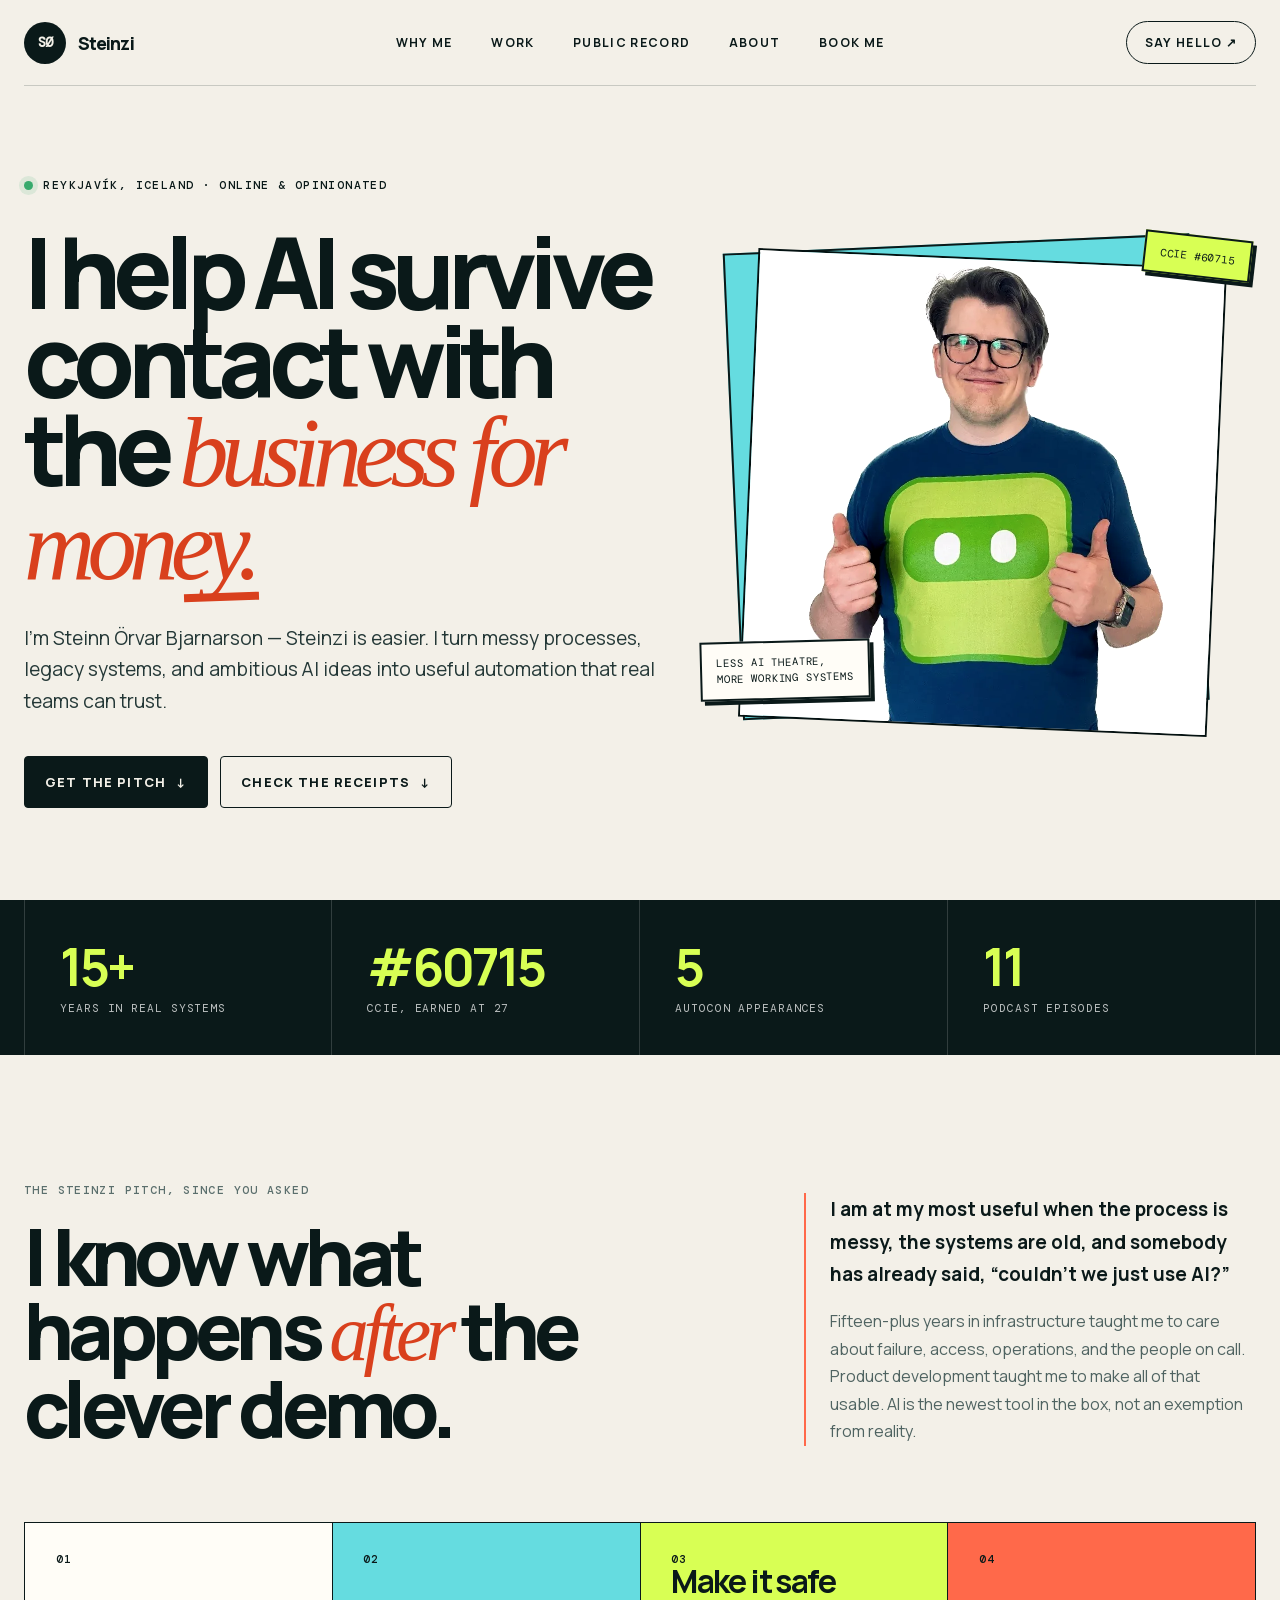
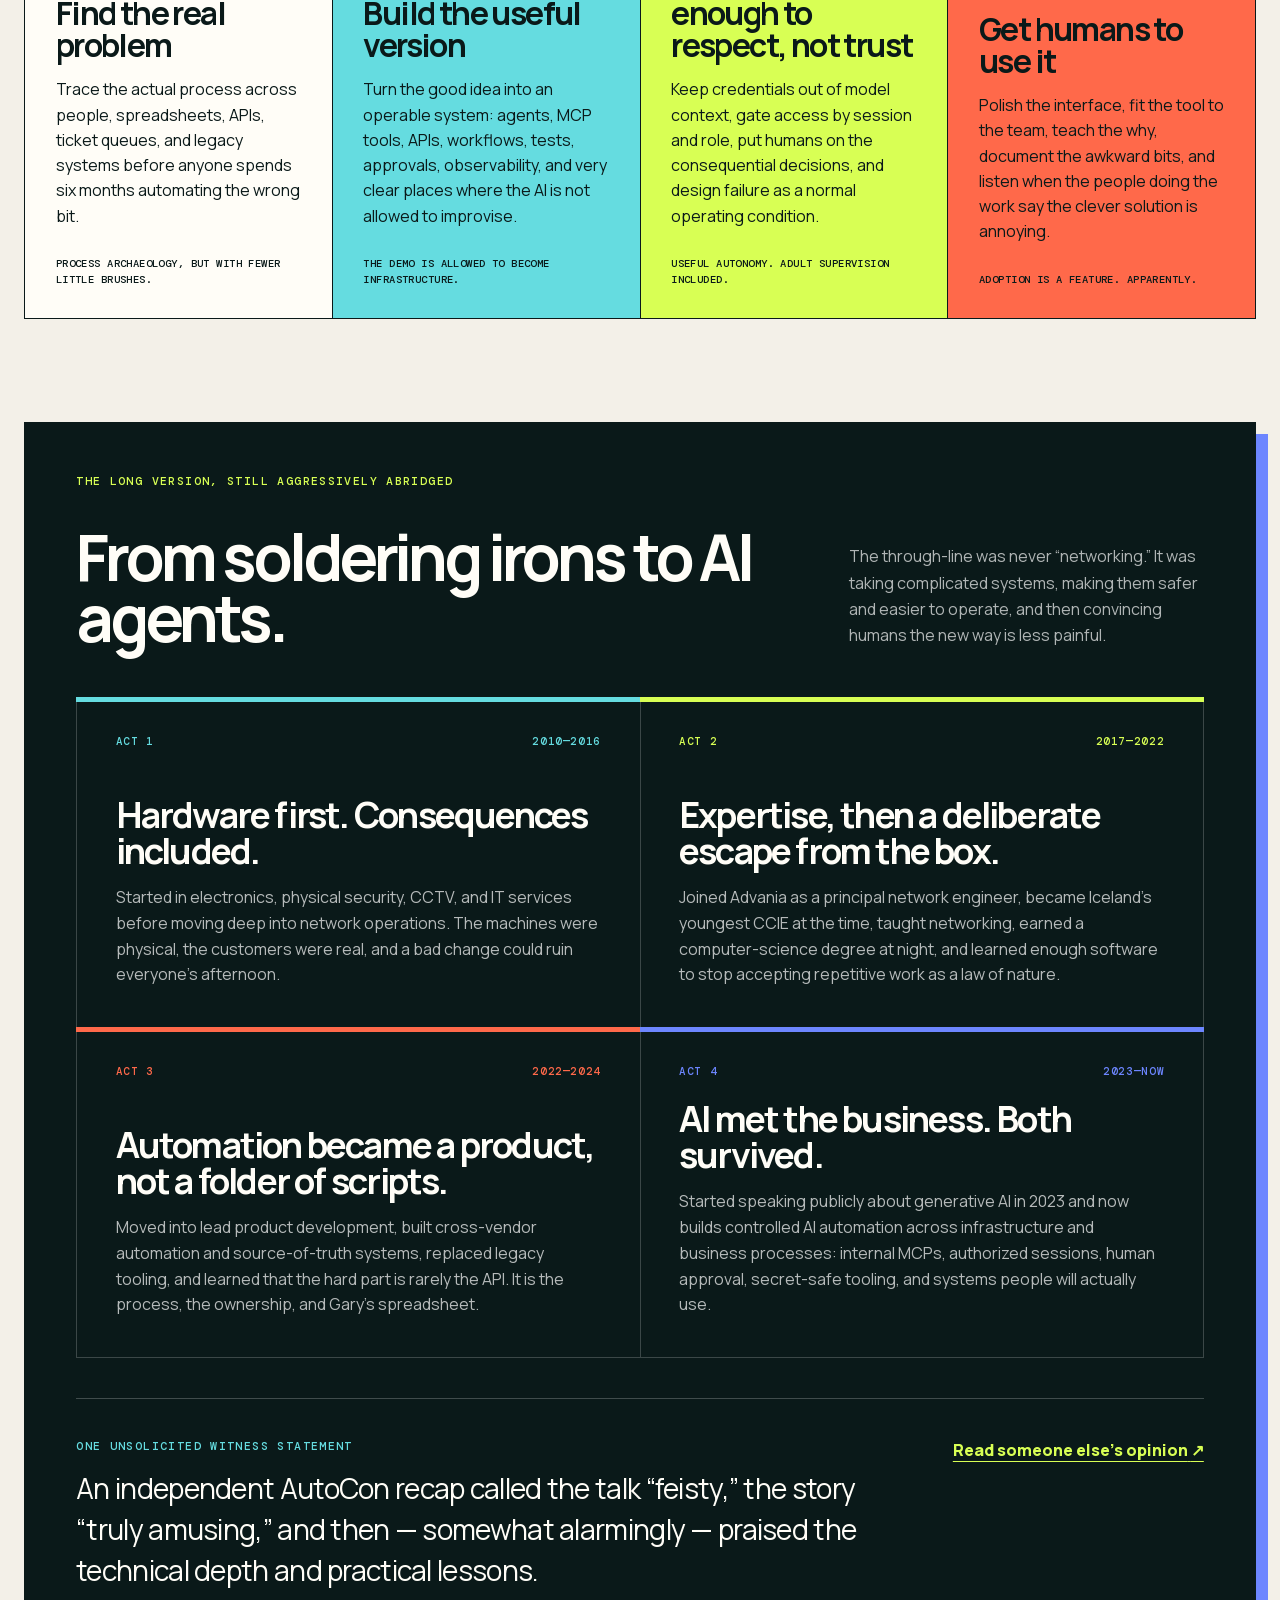
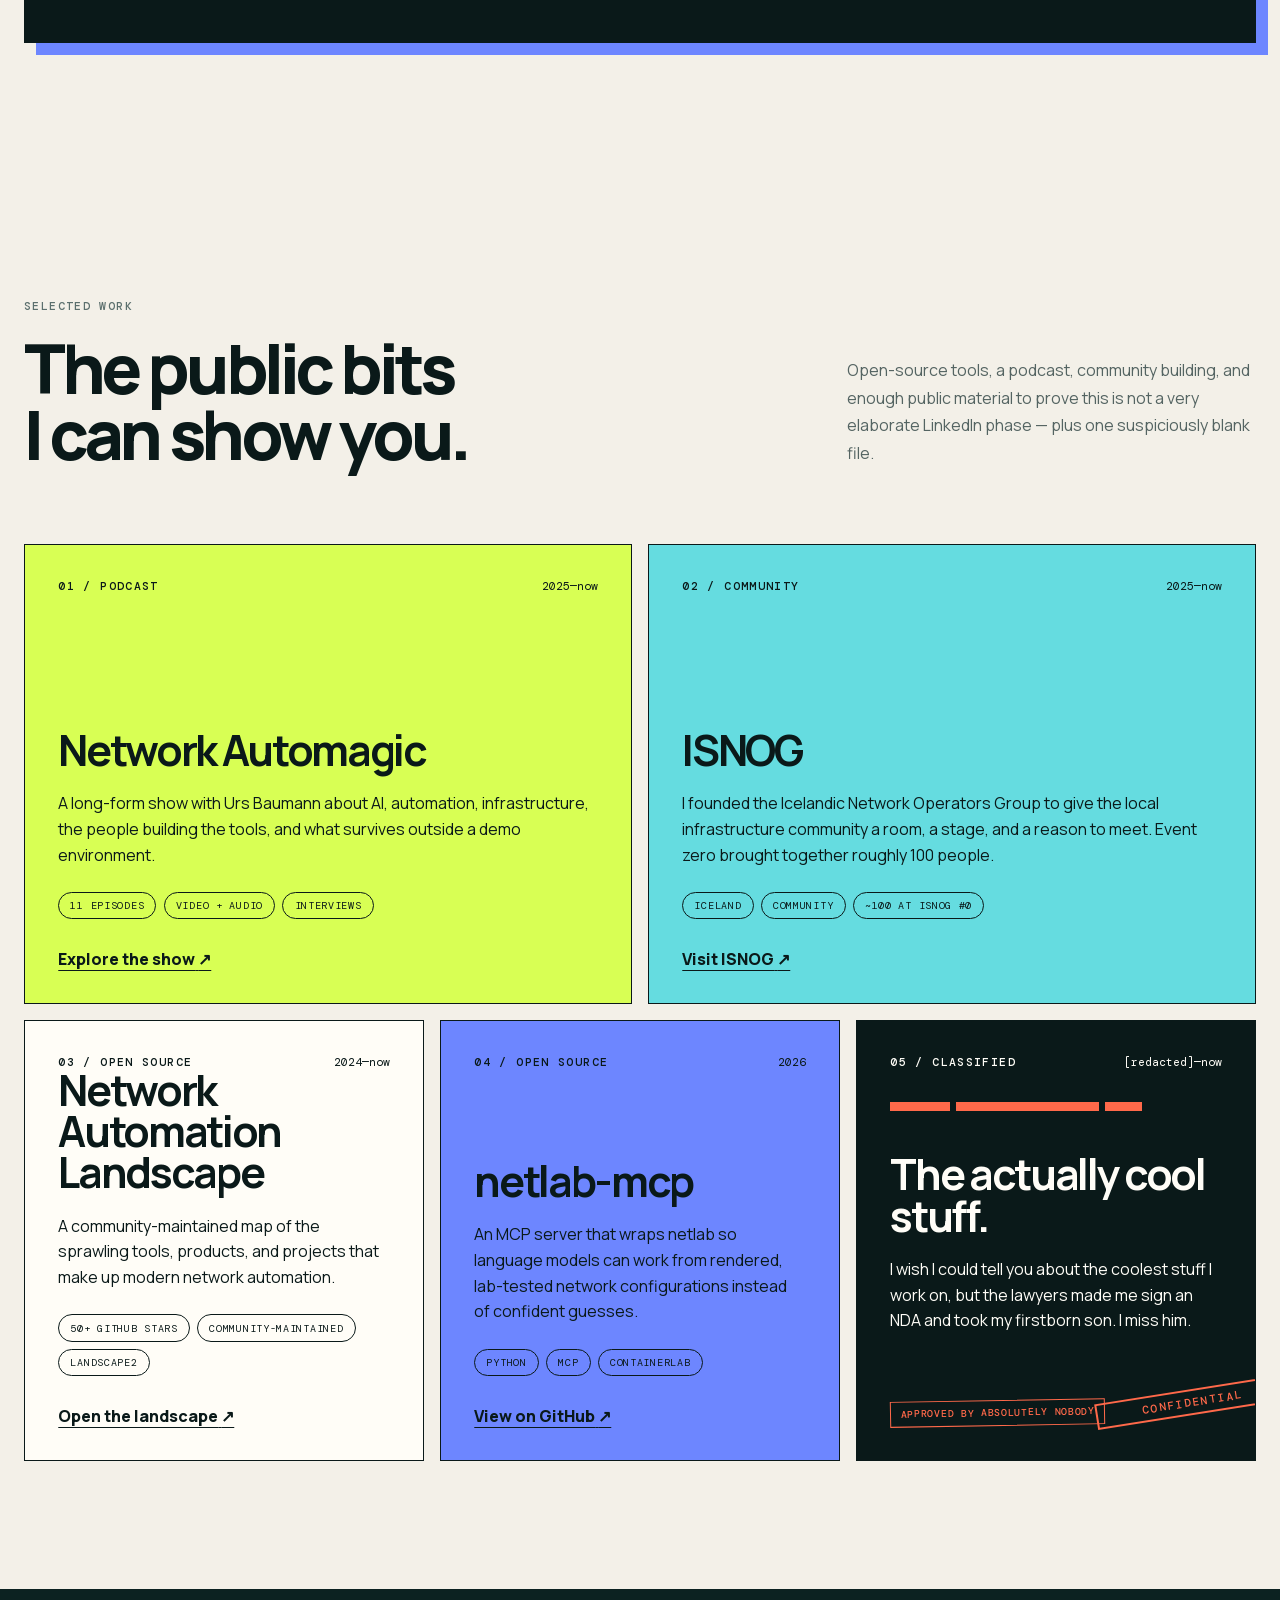
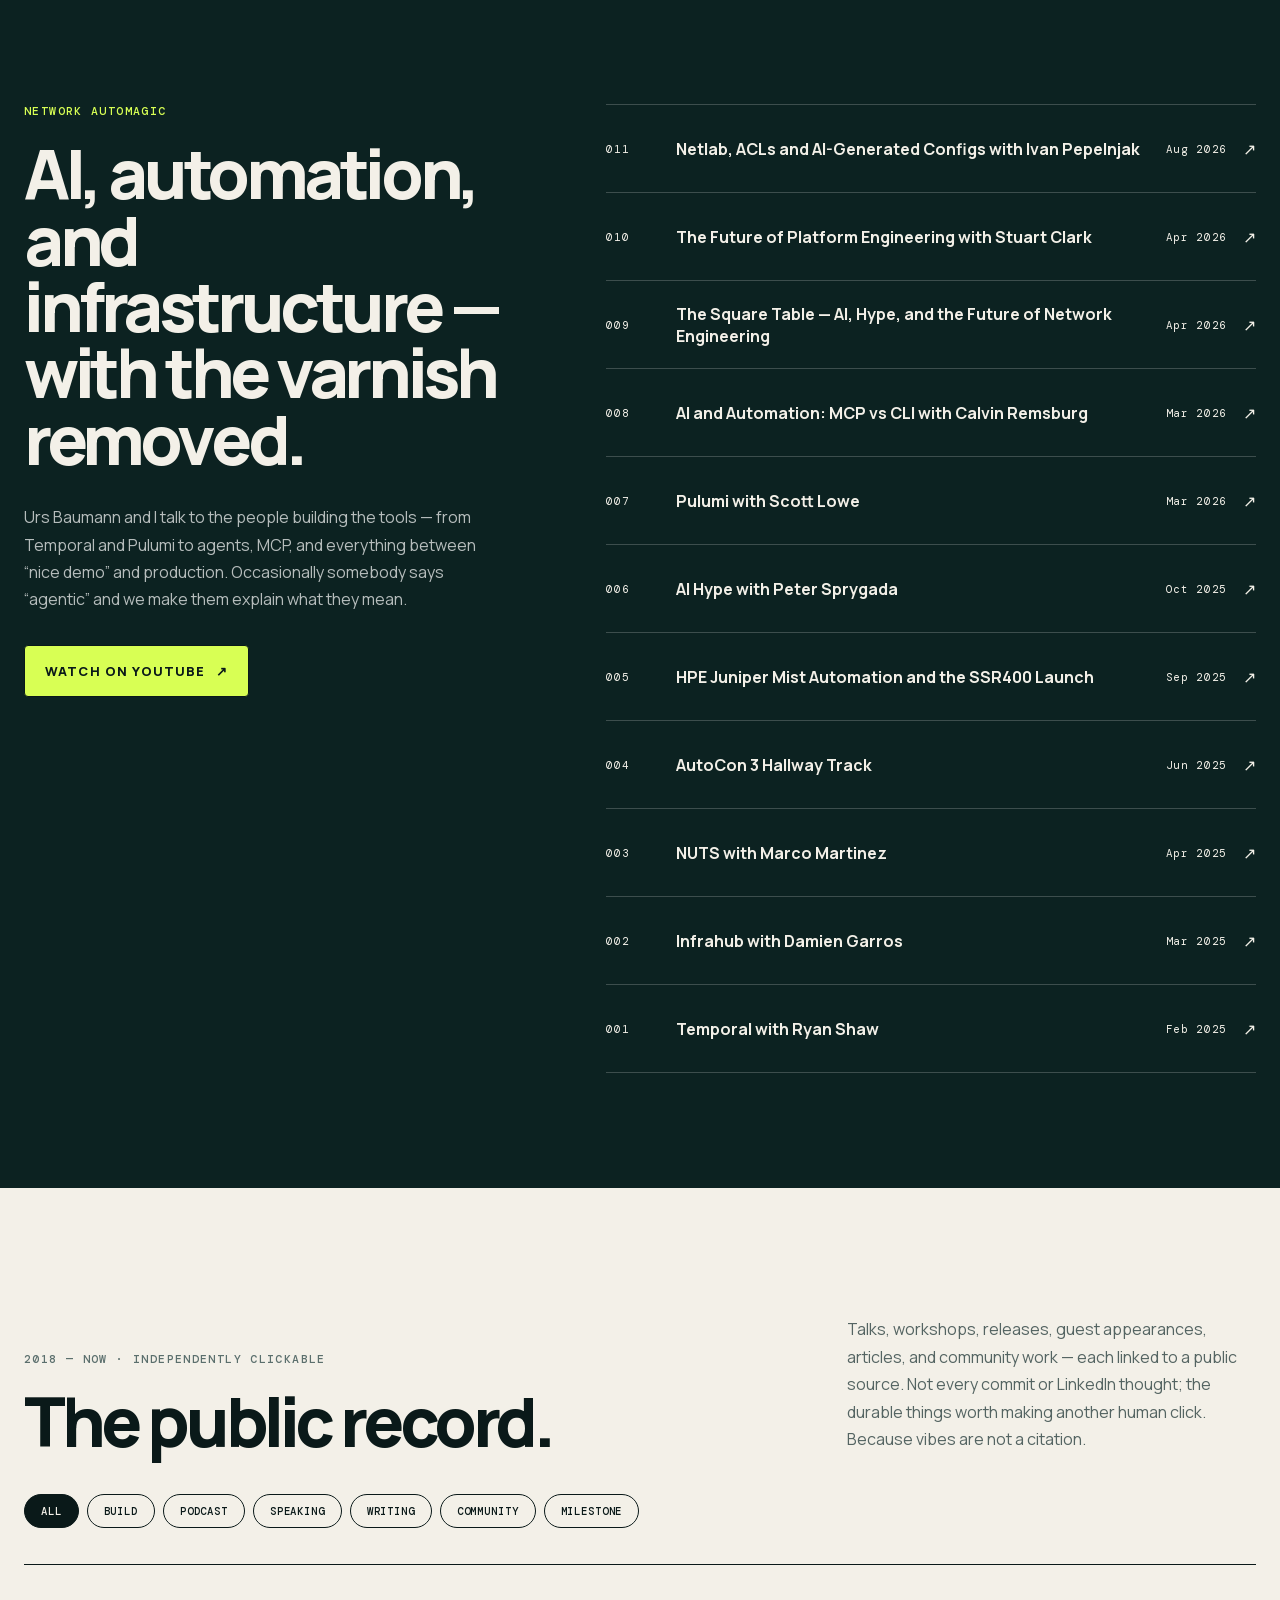
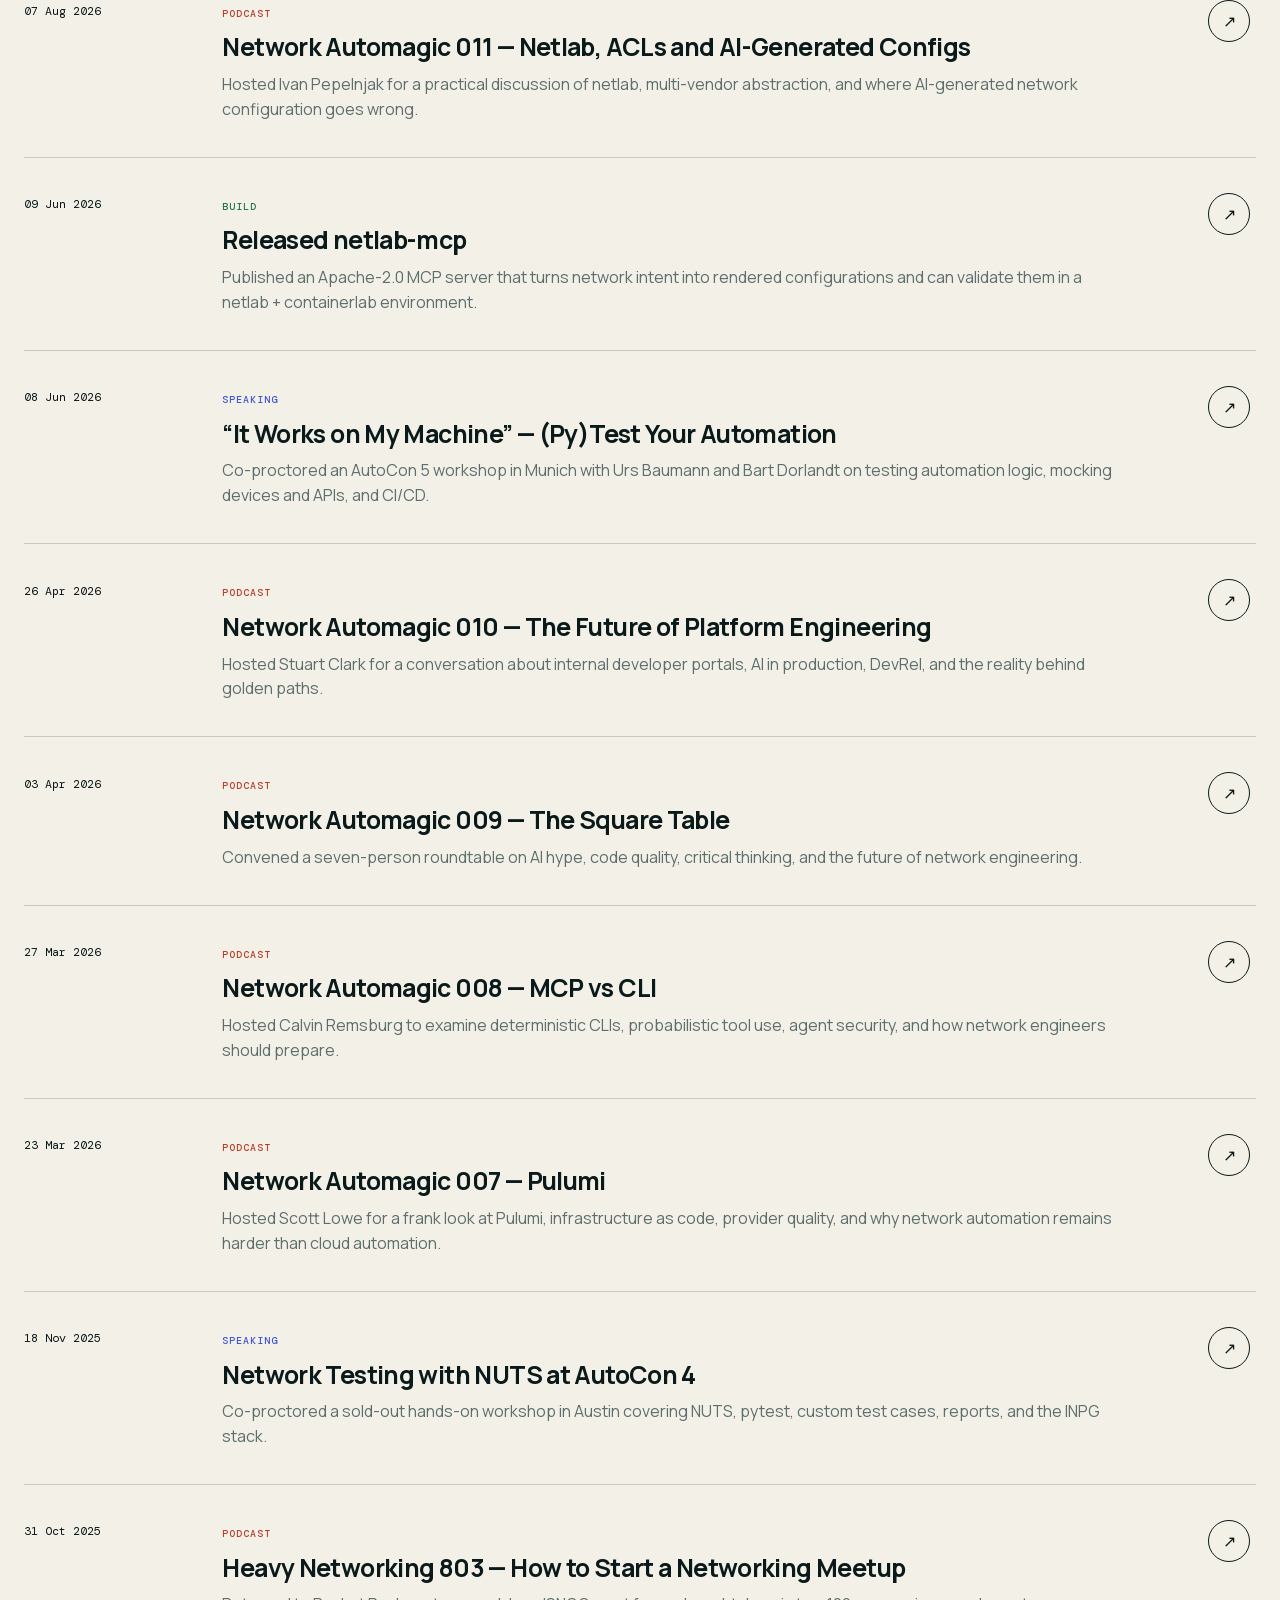
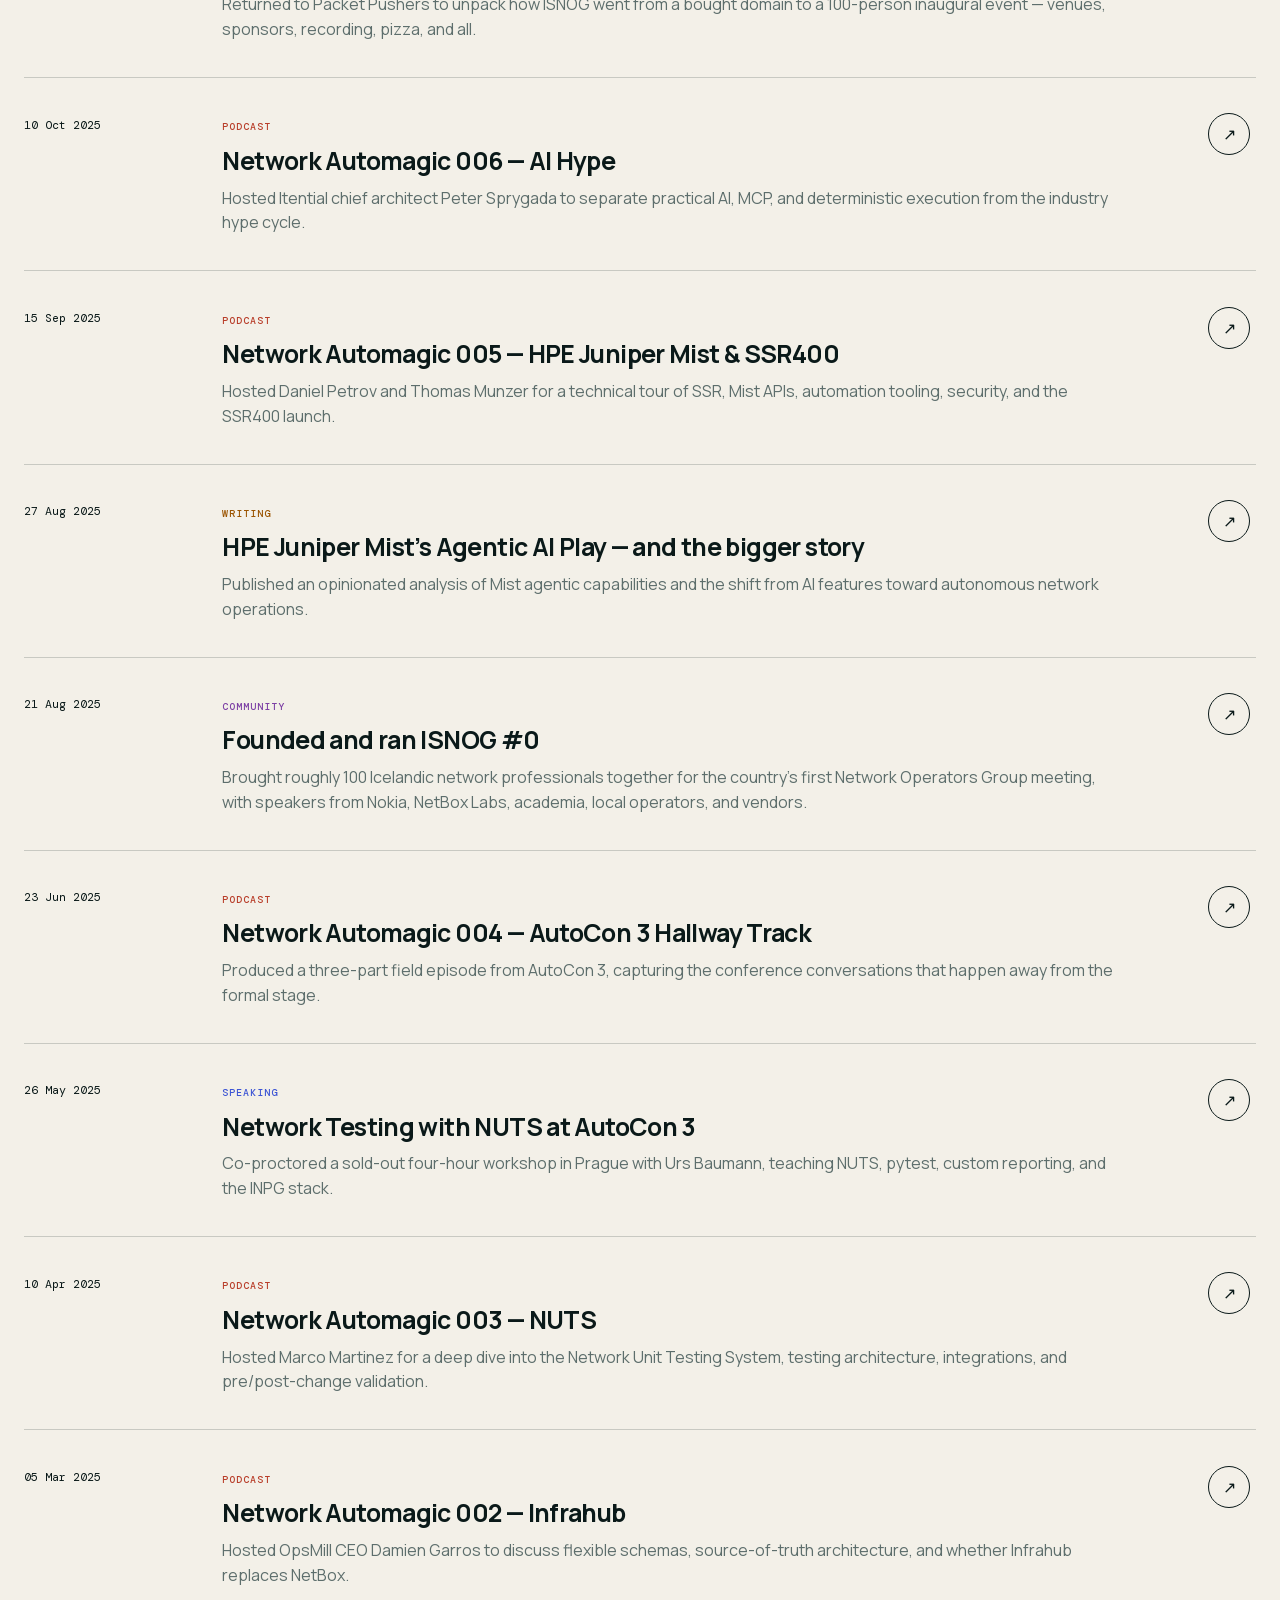
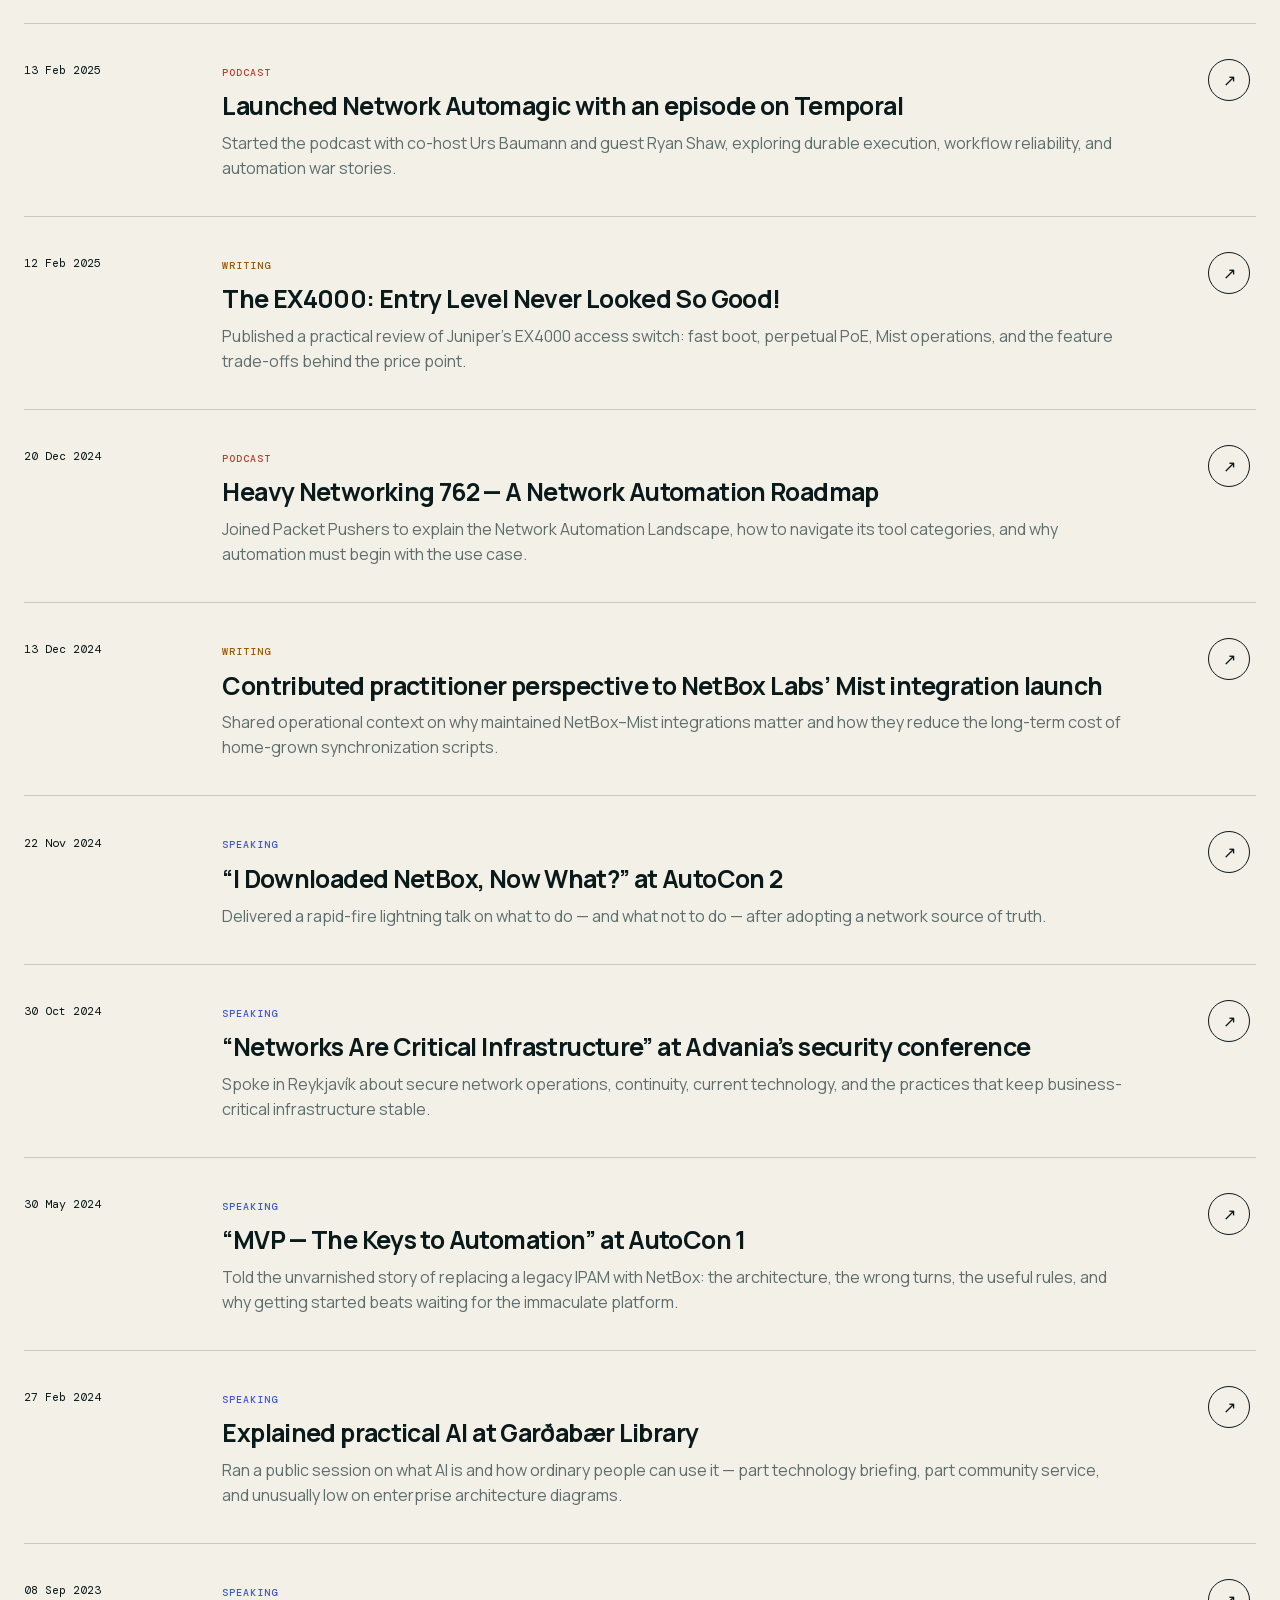
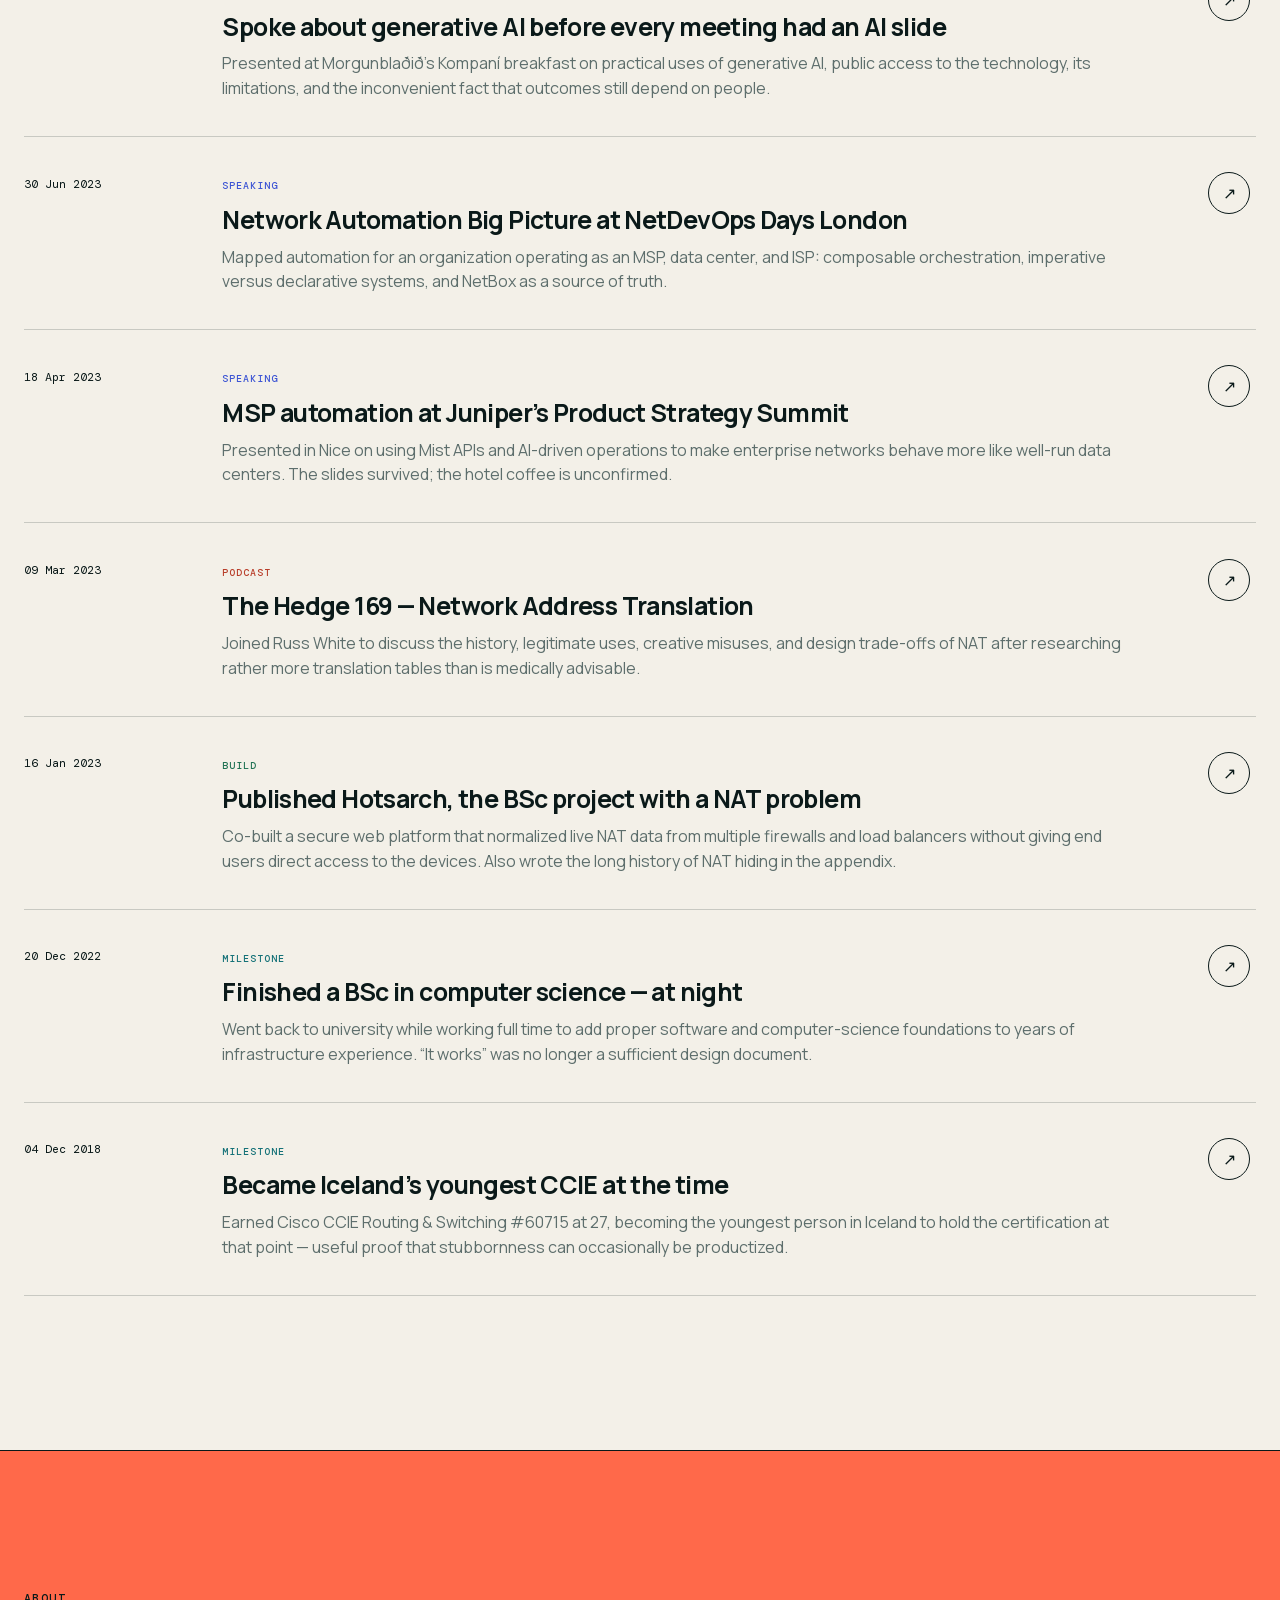
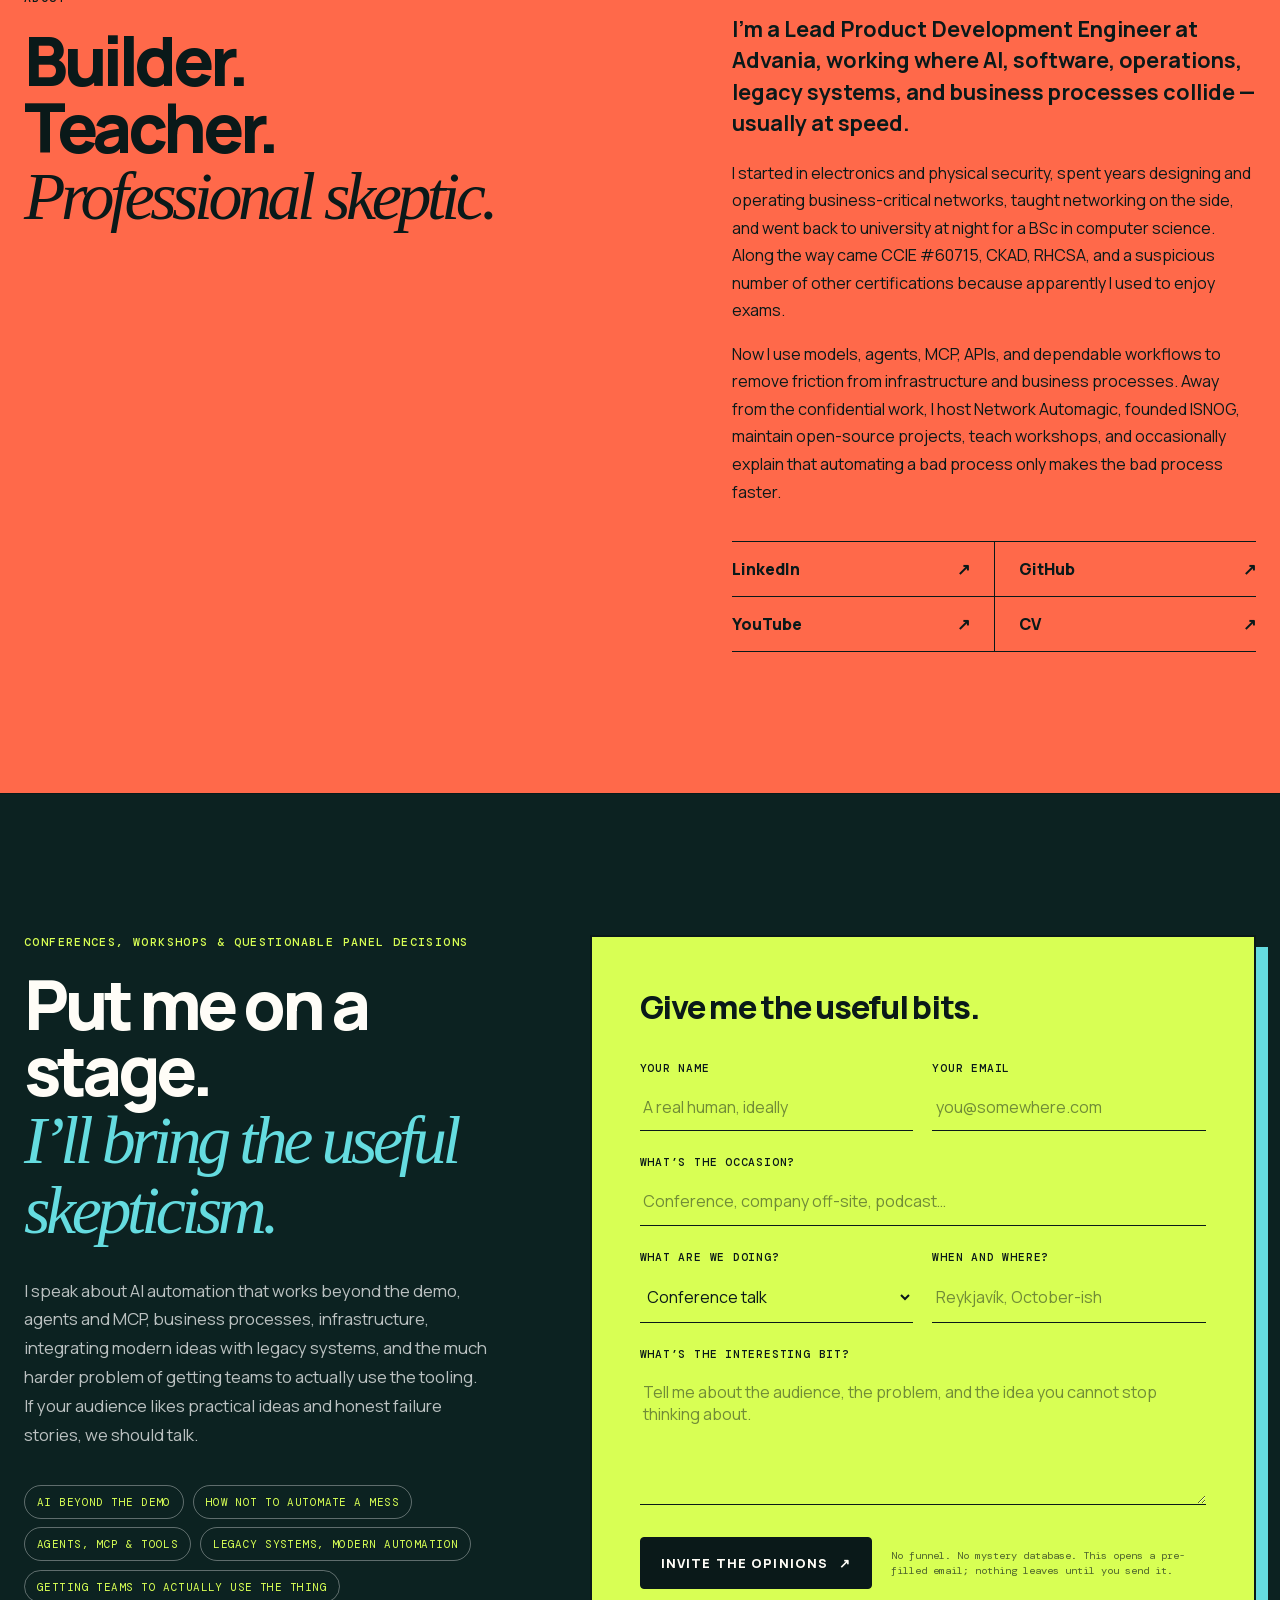
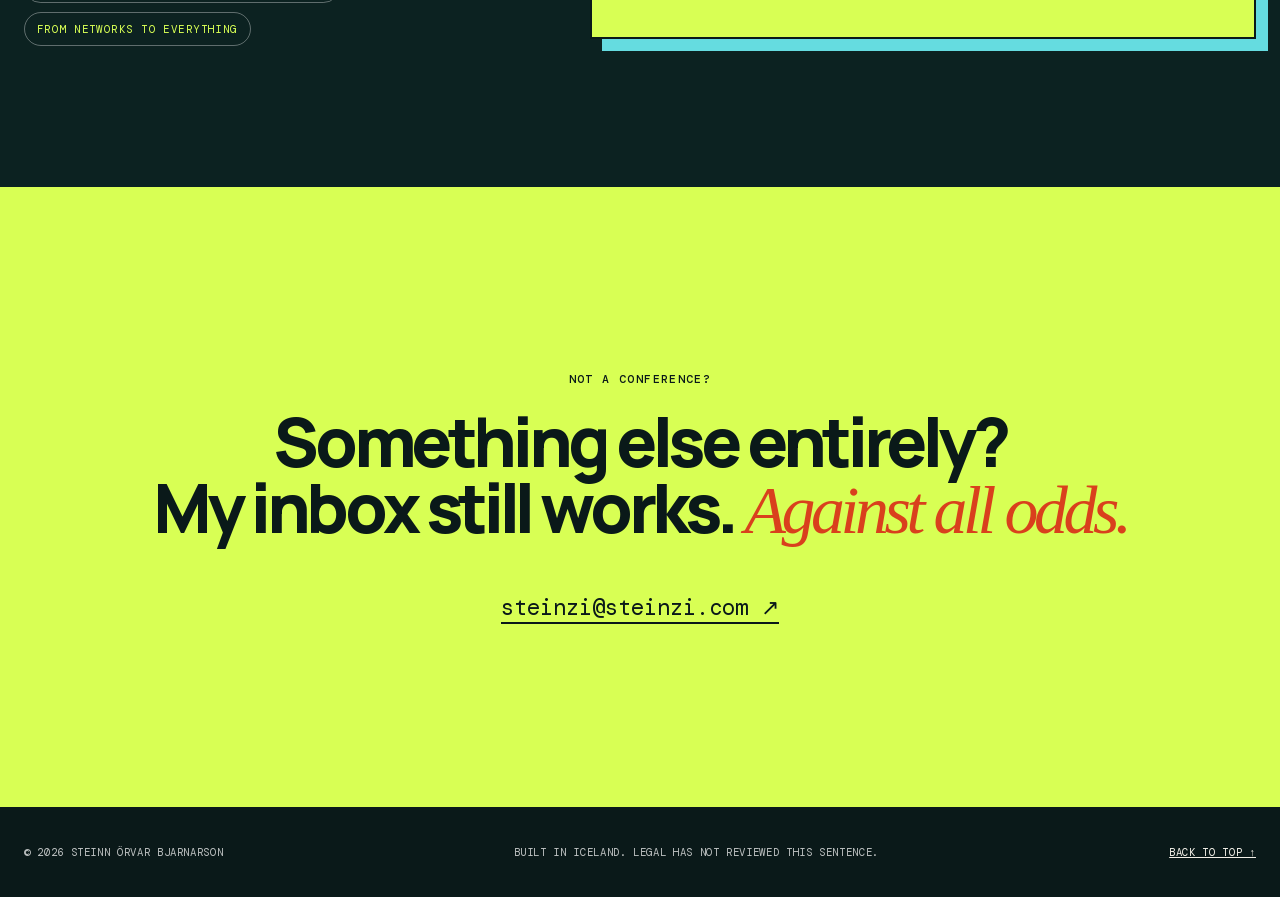
==== commit 98ed12ca: "Updates" ====
--- a/index.html
+++ b/index.html
@@ -1 +1,47 @@
-<!doctype html><html lang="en"><head><meta charset="utf-8"/><link rel="icon" href="/favicon.ico"/><meta name="viewport" content="width=device-width,initial-scale=1"/><meta name="theme-color" content="#0a1919"/><meta name="description" content="Steinn Örvar Bjarnarson (Steinzi) builds AI automation that survives legacy systems, security requirements, real teams, and the business."/><meta name="author" content="Steinn Örvar Bjarnarson"/><meta property="og:title" content="Steinzi — AI automation that survives the business"/><meta property="og:description" content="Fifteen-plus years of infrastructure, software, automation, teaching, and useful skepticism — now pointed at AI and business processes."/><meta property="og:type" content="website"/><meta property="og:url" content="https://steinzi.com/"/><meta property="og:image" content="https://steinzi.com/steinn.jpeg"/><link rel="apple-touch-icon" href="/apple-touch-icon.png"/><link rel="manifest" href="/manifest.json"/><title>Steinzi — AI automation builder, operator & speaker</title><script defer="defer" src="/static/js/main.90535c2f.js"></script><link href="/static/css/main.8326cfcf.css" rel="stylesheet"></head><body><noscript>You need to enable JavaScript to run this app.</noscript><div id="root"></div></body></html>+<!DOCTYPE html><html lang="en"><head><meta charset="utf-8"><meta name="viewport" content="width=device-width,initial-scale=1"><meta name="theme-color" content="#0a1919"><title>Steinzi — AI automation builder, operator &amp; speaker</title><link rel="preload" as="font" type="font/woff2" href="/fonts/manrope-latin.woff2" crossorigin=""><style>@font-face{font-family:Manrope;font-style:normal;font-weight:400 800;font-display:swap;src:url(/fonts/manrope-latin.woff2) format('woff2');unicode-range:U+0000-00FF,U+0131,U+0152-0153,U+02BB-02BC,U+02C6,U+02DA,U+02DC,U+0304,U+0308,U+0329,U+2000-206F,U+20AC,U+2122,U+2191,U+2193,U+2212,U+2215,U+FEFF,U+FFFD}@font-face{font-family:'DM Mono';font-style:normal;font-weight:300;font-display:swap;src:url(/fonts/dm-mono-300-latin.woff2) format('woff2');unicode-range:U+0000-00FF,U+0131,U+0152-0153,U+02BB-02BC,U+02C6,U+02DA,U+02DC,U+0304,U+0308,U+0329,U+2000-206F,U+20AC,U+2122,U+2191,U+2193,U+2212,U+2215,U+FEFF,U+FFFD}@font-face{font-family:'DM Mono';font-style:normal;font-weight:400;font-display:swap;src:url(/fonts/dm-mono-400-latin.woff2) format('woff2');unicode-range:U+0000-00FF,U+0131,U+0152-0153,U+02BB-02BC,U+02C6,U+02DA,U+02DC,U+0304,U+0308,U+0329,U+2000-206F,U+20AC,U+2122,U+2191,U+2193,U+2212,U+2215,U+FEFF,U+FFFD}@font-face{font-family:'DM Mono';font-style:normal;font-weight:500;font-display:swap;src:url(/fonts/dm-mono-500-latin.woff2) format('woff2');unicode-range:U+0000-00FF,U+0131,U+0152-0153,U+02BB-02BC,U+02C6,U+02DA,U+02DC,U+0304,U+0308,U+0329,U+2000-206F,U+20AC,U+2122,U+2191,U+2193,U+2212,U+2215,U+FEFF,U+FFFD}</style><link rel="preload" as="image" href="/steinn.webp" fetchpriority="high"><link rel="icon" href="/favicon.ico"><link rel="apple-touch-icon" href="/apple-touch-icon.png"><link rel="manifest" href="/manifest.json"><link rel="canonical" href="https://steinzi.com/"><meta name="description" content="Steinn Örvar Bjarnarson (Steinzi) builds AI automation that survives legacy systems, security requirements, real teams, and the business."><meta name="author" content="Steinn Örvar Bjarnarson"><meta name="robots" content="index, follow, max-image-preview:large, max-snippet:-1"><meta property="og:title" content="Steinzi — AI automation that survives the business"><meta property="og:description" content="Fifteen-plus years of infrastructure, software, automation, teaching, and useful skepticism — now pointed at AI and business processes."><meta property="og:type" content="website"><meta property="og:url" content="https://steinzi.com/"><meta property="og:image" content="https://steinzi.com/og-image.jpg"><meta property="og:image:width" content="1200"><meta property="og:image:height" content="675"><meta property="og:image:alt" content="Slide reading: Less AI theatre. More working systems. steinzi.com"><meta property="og:site_name" content="Steinzi"><meta property="og:locale" content="en_US"><meta name="twitter:card" content="summary_large_image"><meta name="twitter:title" content="Steinzi — AI automation that survives the business"><meta name="twitter:description" content="Fifteen-plus years of infrastructure, software, automation, teaching, and useful skepticism — now pointed at AI and business processes."><meta name="twitter:image" content="https://steinzi.com/og-image.jpg"><script type="application/ld+json">{
+      "@context": "https://schema.org",
+      "@graph": [
+        {
+          "@type": "WebSite",
+          "url": "https://steinzi.com/",
+          "name": "Steinzi",
+          "alternateName": "steinzi.com"
+        },
+        {
+          "@type": "ProfilePage",
+          "url": "https://steinzi.com/",
+          "mainEntity": { "@id": "https://steinzi.com/#person" }
+        },
+        {
+          "@type": "Person",
+          "@id": "https://steinzi.com/#person",
+          "name": "Steinn Örvar Bjarnarson",
+          "alternateName": "Steinzi",
+          "url": "https://steinzi.com/",
+          "image": "https://steinzi.com/steinn.jpeg",
+          "jobTitle": "Lead Product Development Engineer",
+          "worksFor": {
+            "@type": "Organization",
+            "name": "Advania",
+            "url": "https://advania.is"
+          },
+          "address": {
+            "@type": "PostalAddress",
+            "addressLocality": "Reykjavík",
+            "addressCountry": "IS"
+          },
+          "knowsAbout": [
+            "AI automation",
+            "Model Context Protocol (MCP)",
+            "Network automation",
+            "IT infrastructure",
+            "Business process automation"
+          ],
+          "sameAs": [
+            "https://www.linkedin.com/in/steinn-%C3%B6rvar-a3436613b/",
+            "https://github.com/steinzi",
+            "https://www.youtube.com/@networkautomagic"
+          ]
+        }
+      ]
+    }</script><script defer="defer" src="/static/js/main.378fb113.js"></script><link href="/static/css/main.f8a16e87.css" rel="stylesheet"></head><body><noscript>This page works without JavaScript; the activity filters and the booking form need it.</noscript><div id="root"><div class="site-shell"><a class="skip-link" href="#main">Skip to content</a><header class="site-header"><a class="wordmark" href="#top"><span class="wordmark__mark">SØ</span><span>Steinzi</span></a><nav aria-label="Primary navigation"><a href="#why">Why me</a><a href="#work">Work</a><a href="#record">Public record</a><a href="#about">About</a><a href="#book">Book me</a></nav><a class="header-cta" href="mailto:steinzi@steinzi.com" target="_blank" rel="noreferrer ">Say hello<!-- --> <span aria-hidden="true">↗</span></a></header><main id="main"><section class="hero" id="top"><div class="hero__copy"><p class="kicker"><span class="status-dot"></span> Reykjavík, Iceland · online &amp; opinionated</p><h1>I help AI survive contact with the <em>business for money.</em></h1><p class="hero__lede">I’m Steinn Örvar Bjarnarson — Steinzi is easier. I turn messy processes, legacy systems, and ambitious AI ideas into useful automation that real teams can trust.</p><div class="hero__actions"><a class="button button--primary" href="#why">Get the pitch <span aria-hidden="true">↓</span></a><a class="button button--ghost" href="#record">Check the receipts <span aria-hidden="true">↓</span></a></div></div><div class="hero__visual"><div class="portrait-frame"><img src="/steinn.webp" alt="Portrait of Steinn Örvar Bjarnarson, smiling with two thumbs up" width="800" height="800" decoding="async"><span class="portrait-note portrait-note--top">CCIE #60715</span><span class="portrait-note portrait-note--bottom">less AI theatre,<br>more working systems</span></div></div></section><section class="signal-strip" aria-label="Career highlights at a glance"><div><strong>15+</strong><span>years in real systems</span></div><div><strong>#60715</strong><span>CCIE, earned at 27</span></div><div><strong>5</strong><span>AutoCon appearances</span></div><div><strong>11</strong><span>podcast episodes</span></div></section><section class="pitch section" id="why"><div class="pitch__intro"><div><p class="eyebrow">The Steinzi pitch, since you asked</p><h2>I know what happens <em>after</em> the clever demo.</h2></div><div class="pitch__summary"><p>I am at my most useful when the process is messy, the systems are old, and somebody has already said, “couldn’t we just use AI?”</p><p>Fifteen-plus years in infrastructure taught me to care about failure, access, operations, and the people on call. Product development taught me to make all of that usable. AI is the newest tool in the box, not an exemption from reality.</p></div></div><div class="capability-grid"><article class="capability"><span class="capability__number">01</span><h3>Find the real problem</h3><p>Trace the actual process across people, spreadsheets, APIs, ticket queues, and legacy systems before anyone spends six months automating the wrong bit.</p><strong>Process archaeology, but with fewer little brushes.</strong></article><article class="capability"><span class="capability__number">02</span><h3>Build the useful version</h3><p>Turn the good idea into an operable system: agents, MCP tools, APIs, workflows, tests, approvals, observability, and very clear places where the AI is not allowed to improvise.</p><strong>The demo is allowed to become infrastructure.</strong></article><article class="capability"><span class="capability__number">03</span><h3>Make it safe enough to respect, not trust</h3><p>Keep credentials out of model context, gate access by session and role, put humans on the consequential decisions, and design failure as a normal operating condition.</p><strong>Useful autonomy. Adult supervision included.</strong></article><article class="capability"><span class="capability__number">04</span><h3>Get humans to use it</h3><p>Polish the interface, fit the tool to the team, teach the why, document the awkward bits, and listen when the people doing the work say the clever solution is annoying.</p><strong>Adoption is a feature. Apparently.</strong></article></div><div class="career"><div class="career__heading"><p class="eyebrow">The long version, still aggressively abridged</p><h3>From soldering irons to AI agents.</h3><p>The through-line was never “networking.” It was taking complicated systems, making them safer and easier to operate, and then convincing humans the new way is less painful.</p></div><div class="career__chapters"><article class="career-chapter career-chapter--cyan"><div class="career-chapter__meta"><span>Act <!-- -->1</span><time>2010—2016</time></div><h4>Hardware first. Consequences included.</h4><p>Started in electronics, physical security, CCTV, and IT services before moving deep into network operations. The machines were physical, the customers were real, and a bad change could ruin everyone’s afternoon.</p></article><article class="career-chapter career-chapter--acid"><div class="career-chapter__meta"><span>Act <!-- -->2</span><time>2017—2022</time></div><h4>Expertise, then a deliberate escape from the box.</h4><p>Joined Advania as a principal network engineer, became Iceland’s youngest CCIE at the time, taught networking, earned a computer-science degree at night, and learned enough software to stop accepting repetitive work as a law of nature.</p></article><article class="career-chapter career-chapter--orange"><div class="career-chapter__meta"><span>Act <!-- -->3</span><time>2022—2024</time></div><h4>Automation became a product, not a folder of scripts.</h4><p>Moved into lead product development, built cross-vendor automation and source-of-truth systems, replaced legacy tooling, and learned that the hard part is rarely the API. It is the process, the ownership, and Gary’s spreadsheet.</p></article><article class="career-chapter career-chapter--blue"><div class="career-chapter__meta"><span>Act <!-- -->4</span><time>2023—now</time></div><h4>AI met the business. Both survived.</h4><p>Started speaking publicly about generative AI in 2023 and now builds controlled AI automation across infrastructure and business processes: internal MCPs, authorized sessions, human approval, secret-safe tooling, and systems people will actually use.</p></article></div><aside class="career__review"><div><p class="eyebrow">One unsolicited witness statement</p><blockquote>An independent AutoCon recap called the talk “feisty,” the story “truly amusing,” and then — somewhat alarmingly — praised the technical depth and practical lessons.</blockquote></div><a class="text-link" href="https://codilime.com/news/autocon1-conference-summary/" target="_blank" rel="noreferrer ">Read someone else’s opinion<!-- --> <span aria-hidden="true">↗</span></a></aside></div></section><section class="section" id="work"><div class="section-heading"><div><p class="eyebrow">Selected work</p><h2>The public bits<br>I can show you.</h2></div><p>Open-source tools, a podcast, community building, and enough public material to prove this is not a very elaborate LinkedIn phase — plus one suspiciously blank file.</p></div><div class="project-grid"><article class="project-card project-card--acid"><div class="project-card__topline"><span class="eyebrow">0<!-- -->1<!-- --> / <!-- -->Podcast</span><span class="project-card__year">2025—now</span></div><h3>Network Automagic</h3><p>A long-form show with Urs Baumann about AI, automation, infrastructure, the people building the tools, and what survives outside a demo environment.</p><div class="tag-row" aria-label="Network Automagic topics"><span class="tag">11 episodes</span><span class="tag">video + audio</span><span class="tag">interviews</span></div><a class="text-link" href="https://networkautomagic.net" target="_blank" rel="noreferrer ">Explore the show<!-- --> <span aria-hidden="true">↗</span></a></article><article class="project-card project-card--cyan"><div class="project-card__topline"><span class="eyebrow">0<!-- -->2<!-- --> / <!-- -->Community</span><span class="project-card__year">2025—now</span></div><h3>ISNOG</h3><p>I founded the Icelandic Network Operators Group to give the local infrastructure community a room, a stage, and a reason to meet. Event zero brought together roughly 100 people.</p><div class="tag-row" aria-label="ISNOG topics"><span class="tag">Iceland</span><span class="tag">community</span><span class="tag">~100 at ISNOG #0</span></div><a class="text-link" href="https://isnog.is" target="_blank" rel="noreferrer ">Visit ISNOG<!-- --> <span aria-hidden="true">↗</span></a></article><article class="project-card project-card--paper"><div class="project-card__topline"><span class="eyebrow">0<!-- -->3<!-- --> / <!-- -->Open source</span><span class="project-card__year">2024—now</span></div><h3>Network Automation Landscape</h3><p>A community-maintained map of the sprawling tools, products, and projects that make up modern network automation.</p><div class="tag-row" aria-label="Network Automation Landscape topics"><span class="tag">50+ GitHub stars</span><span class="tag">community-maintained</span><span class="tag">landscape2</span></div><a class="text-link" href="https://steinzi.com/network-automation-landscape/" target="_blank" rel="noreferrer ">Open the landscape<!-- --> <span aria-hidden="true">↗</span></a></article><article class="project-card project-card--blue"><div class="project-card__topline"><span class="eyebrow">0<!-- -->4<!-- --> / <!-- -->Open source</span><span class="project-card__year">2026</span></div><h3>netlab-mcp</h3><p>An MCP server that wraps netlab so language models can work from rendered, lab-tested network configurations instead of confident guesses.</p><div class="tag-row" aria-label="netlab-mcp topics"><span class="tag">Python</span><span class="tag">MCP</span><span class="tag">containerlab</span></div><a class="text-link" href="https://github.com/steinzi/netlab-mcp" target="_blank" rel="noreferrer ">View on GitHub<!-- --> <span aria-hidden="true">↗</span></a></article><article class="project-card classified-card"><div class="project-card__topline"><span class="eyebrow">05 / Classified</span><span class="project-card__year">[redacted]—now</span></div><div class="classified-card__bars" aria-hidden="true"><span></span><span></span><span></span></div><h3>The actually cool stuff.</h3><p>I wish I could tell you about the coolest stuff I work on, but the lawyers made me sign an NDA and took my firstborn son. I miss him.</p><span class="classified-card__stamp">Approved by absolutely nobody</span></article></div></section><section class="podcast-feature"><div class="podcast-feature__intro"><p class="eyebrow">Network Automagic</p><h2>AI, automation, and infrastructure —<br>with the varnish removed.</h2><p>Urs Baumann and I talk to the people building the tools — from Temporal and Pulumi to agents, MCP, and everything between “nice demo” and production. Occasionally somebody says “agentic” and we make them explain what they mean.</p><a class="button button--light" href="https://www.youtube.com/@networkautomagic" target="_blank" rel="noreferrer ">Watch on YouTube<!-- --> <span aria-hidden="true">↗</span></a></div><div class="episode-list"><a class="episode" href="https://networkautomagic.net/podcast/na011/" target="_blank" rel="noreferrer "><span class="episode__number">011</span><span class="episode__title">Netlab, ACLs and AI-Generated Configs with Ivan Pepelnjak</span><time datetime="2026-08-07">Aug 2026</time> <span aria-hidden="true">↗</span></a><a class="episode" href="https://networkautomagic.net/podcast/na010/" target="_blank" rel="noreferrer "><span class="episode__number">010</span><span class="episode__title">The Future of Platform Engineering with Stuart Clark</span><time datetime="2026-04-26">Apr 2026</time> <span aria-hidden="true">↗</span></a><a class="episode" href="https://networkautomagic.net/podcast/na009/" target="_blank" rel="noreferrer "><span class="episode__number">009</span><span class="episode__title">The Square Table — AI, Hype, and the Future of Network Engineering</span><time datetime="2026-04-03">Apr 2026</time> <span aria-hidden="true">↗</span></a><a class="episode" href="https://networkautomagic.net/podcast/na008/" target="_blank" rel="noreferrer "><span class="episode__number">008</span><span class="episode__title">AI and Automation: MCP vs CLI with Calvin Remsburg</span><time datetime="2026-03-27">Mar 2026</time> <span aria-hidden="true">↗</span></a><a class="episode" href="https://networkautomagic.net/podcast/na007/" target="_blank" rel="noreferrer "><span class="episode__number">007</span><span class="episode__title">Pulumi with Scott Lowe</span><time datetime="2026-03-23">Mar 2026</time> <span aria-hidden="true">↗</span></a><a class="episode" href="https://networkautomagic.net/podcast/na006/" target="_blank" rel="noreferrer "><span class="episode__number">006</span><span class="episode__title">AI Hype with Peter Sprygada</span><time datetime="2025-10-10">Oct 2025</time> <span aria-hidden="true">↗</span></a><a class="episode" href="https://networkautomagic.net/podcast/na005/" target="_blank" rel="noreferrer "><span class="episode__number">005</span><span class="episode__title">HPE Juniper Mist Automation and the SSR400 Launch</span><time datetime="2025-09-15">Sep 2025</time> <span aria-hidden="true">↗</span></a><a class="episode" href="https://networkautomagic.net/podcast/na004/" target="_blank" rel="noreferrer "><span class="episode__number">004</span><span class="episode__title">AutoCon 3 Hallway Track</span><time datetime="2025-06-23">Jun 2025</time> <span aria-hidden="true">↗</span></a><a class="episode" href="https://networkautomagic.net/podcast/na003/" target="_blank" rel="noreferrer "><span class="episode__number">003</span><span class="episode__title">NUTS with Marco Martinez</span><time datetime="2025-04-10">Apr 2025</time> <span aria-hidden="true">↗</span></a><a class="episode" href="https://networkautomagic.net/podcast/na002/" target="_blank" rel="noreferrer "><span class="episode__number">002</span><span class="episode__title">Infrahub with Damien Garros</span><time datetime="2025-03-05">Mar 2025</time> <span aria-hidden="true">↗</span></a><a class="episode" href="https://networkautomagic.net/podcast/na001/" target="_blank" rel="noreferrer "><span class="episode__number">001</span><span class="episode__title">Temporal with Ryan Shaw</span><time datetime="2025-02-13">Feb 2025</time> <span aria-hidden="true">↗</span></a></div></section><section class="section record-section" id="record"><div class="section-heading section-heading--record"><div><p class="eyebrow">2018 — now · independently clickable</p><h2>The public record.</h2></div><p>Talks, workshops, releases, guest appearances, articles, and community work — each linked to a public source. Not every commit or LinkedIn thought; the durable things worth making another human click. Because vibes are not a citation.</p></div><div class="filters" aria-label="Filter public activity"><button class="filter is-active" type="button">All</button><button class="filter" type="button">Build</button><button class="filter" type="button">Podcast</button><button class="filter" type="button">Speaking</button><button class="filter" type="button">Writing</button><button class="filter" type="button">Community</button><button class="filter" type="button">Milestone</button></div><div class="activity-list" aria-live="polite"><article class="activity-item"><time datetime="2026-08-07">07 Aug 2026</time><div><span class="category category--podcast">Podcast</span><h3>Network Automagic 011 — Netlab, ACLs and AI-Generated Configs</h3><p>Hosted Ivan Pepelnjak for a practical discussion of netlab, multi-vendor abstraction, and where AI-generated network configuration goes wrong.</p></div><a class="activity-link" href="https://networkautomagic.net/podcast/na011/" target="_blank" rel="noreferrer "><span class="sr-only">View <!-- -->Network Automagic 011 — Netlab, ACLs and AI-Generated Configs</span> <span aria-hidden="true">↗</span></a></article><article class="activity-item"><time datetime="2026-06-09">09 Jun 2026</time><div><span class="category category--build">Build</span><h3>Released netlab-mcp</h3><p>Published an Apache-2.0 MCP server that turns network intent into rendered configurations and can validate them in a netlab + containerlab environment.</p></div><a class="activity-link" href="https://github.com/steinzi/netlab-mcp" target="_blank" rel="noreferrer "><span class="sr-only">View <!-- -->Released netlab-mcp</span> <span aria-hidden="true">↗</span></a></article><article class="activity-item"><time datetime="2026-06-08">08 Jun 2026</time><div><span class="category category--speaking">Speaking</span><h3>“It Works on My Machine” — (Py)Test Your Automation</h3><p>Co-proctored an AutoCon 5 workshop in Munich with Urs Baumann and Bart Dorlandt on testing automation logic, mocking devices and APIs, and CI/CD.</p></div><a class="activity-link" href="https://networkautomation.forum/autocon5" target="_blank" rel="noreferrer "><span class="sr-only">View <!-- -->“It Works on My Machine” — (Py)Test Your Automation</span> <span aria-hidden="true">↗</span></a></article><article class="activity-item"><time datetime="2026-04-26">26 Apr 2026</time><div><span class="category category--podcast">Podcast</span><h3>Network Automagic 010 — The Future of Platform Engineering</h3><p>Hosted Stuart Clark for a conversation about internal developer portals, AI in production, DevRel, and the reality behind golden paths.</p></div><a class="activity-link" href="https://networkautomagic.net/podcast/na010/" target="_blank" rel="noreferrer "><span class="sr-only">View <!-- -->Network Automagic 010 — The Future of Platform Engineering</span> <span aria-hidden="true">↗</span></a></article><article class="activity-item"><time datetime="2026-04-03">03 Apr 2026</time><div><span class="category category--podcast">Podcast</span><h3>Network Automagic 009 — The Square Table</h3><p>Convened a seven-person roundtable on AI hype, code quality, critical thinking, and the future of network engineering.</p></div><a class="activity-link" href="https://networkautomagic.net/podcast/na009/" target="_blank" rel="noreferrer "><span class="sr-only">View <!-- -->Network Automagic 009 — The Square Table</span> <span aria-hidden="true">↗</span></a></article><article class="activity-item"><time datetime="2026-03-27">27 Mar 2026</time><div><span class="category category--podcast">Podcast</span><h3>Network Automagic 008 — MCP vs CLI</h3><p>Hosted Calvin Remsburg to examine deterministic CLIs, probabilistic tool use, agent security, and how network engineers should prepare.</p></div><a class="activity-link" href="https://networkautomagic.net/podcast/na008/" target="_blank" rel="noreferrer "><span class="sr-only">View <!-- -->Network Automagic 008 — MCP vs CLI</span> <span aria-hidden="true">↗</span></a></article><article class="activity-item"><time datetime="2026-03-23">23 Mar 2026</time><div><span class="category category--podcast">Podcast</span><h3>Network Automagic 007 — Pulumi</h3><p>Hosted Scott Lowe for a frank look at Pulumi, infrastructure as code, provider quality, and why network automation remains harder than cloud automation.</p></div><a class="activity-link" href="https://networkautomagic.net/podcast/na007/" target="_blank" rel="noreferrer "><span class="sr-only">View <!-- -->Network Automagic 007 — Pulumi</span> <span aria-hidden="true">↗</span></a></article><article class="activity-item"><time datetime="2025-11-18">18 Nov 2025</time><div><span class="category category--speaking">Speaking</span><h3>Network Testing with NUTS at AutoCon 4</h3><p>Co-proctored a sold-out hands-on workshop in Austin covering NUTS, pytest, custom test cases, reports, and the INPG stack.</p></div><a class="activity-link" href="https://networkautomation.forum/autocon4" target="_blank" rel="noreferrer "><span class="sr-only">View <!-- -->Network Testing with NUTS at AutoCon 4</span> <span aria-hidden="true">↗</span></a></article><article class="activity-item"><time datetime="2025-10-31">31 Oct 2025</time><div><span class="category category--podcast">Podcast</span><h3>Heavy Networking 803 — How to Start a Networking Meetup</h3><p>Returned to Packet Pushers to unpack how ISNOG went from a bought domain to a 100-person inaugural event — venues, sponsors, recording, pizza, and all.</p></div><a class="activity-link" href="https://packetpushers.net/podcasts/heavy-networking/hn803-how-to-start-a-networking-meetup/" target="_blank" rel="noreferrer "><span class="sr-only">View <!-- -->Heavy Networking 803 — How to Start a Networking Meetup</span> <span aria-hidden="true">↗</span></a></article><article class="activity-item"><time datetime="2025-10-10">10 Oct 2025</time><div><span class="category category--podcast">Podcast</span><h3>Network Automagic 006 — AI Hype</h3><p>Hosted Itential chief architect Peter Sprygada to separate practical AI, MCP, and deterministic execution from the industry hype cycle.</p></div><a class="activity-link" href="https://networkautomagic.net/podcast/na006/" target="_blank" rel="noreferrer "><span class="sr-only">View <!-- -->Network Automagic 006 — AI Hype</span> <span aria-hidden="true">↗</span></a></article><article class="activity-item"><time datetime="2025-09-15">15 Sep 2025</time><div><span class="category category--podcast">Podcast</span><h3>Network Automagic 005 — HPE Juniper Mist &amp; SSR400</h3><p>Hosted Daniel Petrov and Thomas Munzer for a technical tour of SSR, Mist APIs, automation tooling, security, and the SSR400 launch.</p></div><a class="activity-link" href="https://networkautomagic.net/podcast/na005/" target="_blank" rel="noreferrer "><span class="sr-only">View <!-- -->Network Automagic 005 — HPE Juniper Mist &amp; SSR400</span> <span aria-hidden="true">↗</span></a></article><article class="activity-item"><time datetime="2025-08-27">27 Aug 2025</time><div><span class="category category--writing">Writing</span><h3>HPE Juniper Mist’s Agentic AI Play — and the bigger story</h3><p>Published an opinionated analysis of Mist agentic capabilities and the shift from AI features toward autonomous network operations.</p></div><a class="activity-link" href="https://www.linkedin.com/pulse/hpe-juniper-mist-just-dropped-agentic-ai-playbut-thats-steinn-%C3%B6rvar-sfrme" target="_blank" rel="noreferrer "><span class="sr-only">View <!-- -->HPE Juniper Mist’s Agentic AI Play — and the bigger story</span> <span aria-hidden="true">↗</span></a></article><article class="activity-item"><time datetime="2025-08-21">21 Aug 2025</time><div><span class="category category--community">Community</span><h3>Founded and ran ISNOG #0</h3><p>Brought roughly 100 Icelandic network professionals together for the country’s first Network Operators Group meeting, with speakers from Nokia, NetBox Labs, academia, local operators, and vendors.</p></div><a class="activity-link" href="https://isnog.is/" target="_blank" rel="noreferrer "><span class="sr-only">View <!-- -->Founded and ran ISNOG #0</span> <span aria-hidden="true">↗</span></a></article><article class="activity-item"><time datetime="2025-06-23">23 Jun 2025</time><div><span class="category category--podcast">Podcast</span><h3>Network Automagic 004 — AutoCon 3 Hallway Track</h3><p>Produced a three-part field episode from AutoCon 3, capturing the conference conversations that happen away from the formal stage.</p></div><a class="activity-link" href="https://networkautomagic.net/podcast/na004/" target="_blank" rel="noreferrer "><span class="sr-only">View <!-- -->Network Automagic 004 — AutoCon 3 Hallway Track</span> <span aria-hidden="true">↗</span></a></article><article class="activity-item"><time datetime="2025-05-26">26 May 2025</time><div><span class="category category--speaking">Speaking</span><h3>Network Testing with NUTS at AutoCon 3</h3><p>Co-proctored a sold-out four-hour workshop in Prague with Urs Baumann, teaching NUTS, pytest, custom reporting, and the INPG stack.</p></div><a class="activity-link" href="https://networkautomation.forum/autocon3" target="_blank" rel="noreferrer "><span class="sr-only">View <!-- -->Network Testing with NUTS at AutoCon 3</span> <span aria-hidden="true">↗</span></a></article><article class="activity-item"><time datetime="2025-04-10">10 Apr 2025</time><div><span class="category category--podcast">Podcast</span><h3>Network Automagic 003 — NUTS</h3><p>Hosted Marco Martinez for a deep dive into the Network Unit Testing System, testing architecture, integrations, and pre/post-change validation.</p></div><a class="activity-link" href="https://networkautomagic.net/podcast/na003/" target="_blank" rel="noreferrer "><span class="sr-only">View <!-- -->Network Automagic 003 — NUTS</span> <span aria-hidden="true">↗</span></a></article><article class="activity-item"><time datetime="2025-03-05">05 Mar 2025</time><div><span class="category category--podcast">Podcast</span><h3>Network Automagic 002 — Infrahub</h3><p>Hosted OpsMill CEO Damien Garros to discuss flexible schemas, source-of-truth architecture, and whether Infrahub replaces NetBox.</p></div><a class="activity-link" href="https://networkautomagic.net/podcast/na002/" target="_blank" rel="noreferrer "><span class="sr-only">View <!-- -->Network Automagic 002 — Infrahub</span> <span aria-hidden="true">↗</span></a></article><article class="activity-item"><time datetime="2025-02-13">13 Feb 2025</time><div><span class="category category--podcast">Podcast</span><h3>Launched Network Automagic with an episode on Temporal</h3><p>Started the podcast with co-host Urs Baumann and guest Ryan Shaw, exploring durable execution, workflow reliability, and automation war stories.</p></div><a class="activity-link" href="https://networkautomagic.net/podcast/na001/" target="_blank" rel="noreferrer "><span class="sr-only">View <!-- -->Launched Network Automagic with an episode on Temporal</span> <span aria-hidden="true">↗</span></a></article><article class="activity-item"><time datetime="2025-02-12">12 Feb 2025</time><div><span class="category category--writing">Writing</span><h3>The EX4000: Entry Level Never Looked So Good!</h3><p>Published a practical review of Juniper’s EX4000 access switch: fast boot, perpetual PoE, Mist operations, and the feature trade-offs behind the price point.</p></div><a class="activity-link" href="https://www.linkedin.com/pulse/ex4000-entry-level-never-looked-so-good-steinn-%C3%B6rvar-he26e" target="_blank" rel="noreferrer "><span class="sr-only">View <!-- -->The EX4000: Entry Level Never Looked So Good!</span> <span aria-hidden="true">↗</span></a></article><article class="activity-item"><time datetime="2024-12-20">20 Dec 2024</time><div><span class="category category--podcast">Podcast</span><h3>Heavy Networking 762 — A Network Automation Roadmap</h3><p>Joined Packet Pushers to explain the Network Automation Landscape, how to navigate its tool categories, and why automation must begin with the use case.</p></div><a class="activity-link" href="https://packetpushers.net/podcasts/heavy-networking/hn762-a-network-automation-roadmap/" target="_blank" rel="noreferrer "><span class="sr-only">View <!-- -->Heavy Networking 762 — A Network Automation Roadmap</span> <span aria-hidden="true">↗</span></a></article><article class="activity-item"><time datetime="2024-12-13">13 Dec 2024</time><div><span class="category category--writing">Writing</span><h3>Contributed practitioner perspective to NetBox Labs’ Mist integration launch</h3><p>Shared operational context on why maintained NetBox–Mist integrations matter and how they reduce the long-term cost of home-grown synchronization scripts.</p></div><a class="activity-link" href="https://netboxlabs.com/blog/juniper-mist-integration-private-preview/" target="_blank" rel="noreferrer "><span class="sr-only">View <!-- -->Contributed practitioner perspective to NetBox Labs’ Mist integration launch</span> <span aria-hidden="true">↗</span></a></article><article class="activity-item"><time datetime="2024-11-22">22 Nov 2024</time><div><span class="category category--speaking">Speaking</span><h3>“I Downloaded NetBox, Now What?” at AutoCon 2</h3><p>Delivered a rapid-fire lightning talk on what to do — and what not to do — after adopting a network source of truth.</p></div><a class="activity-link" href="https://youtu.be/xgS6D8KVzdQ" target="_blank" rel="noreferrer "><span class="sr-only">View <!-- -->“I Downloaded NetBox, Now What?” at AutoCon 2</span> <span aria-hidden="true">↗</span></a></article><article class="activity-item"><time datetime="2024-10-30">30 Oct 2024</time><div><span class="category category--speaking">Speaking</span><h3>“Networks Are Critical Infrastructure” at Advania’s security conference</h3><p>Spoke in Reykjavík about secure network operations, continuity, current technology, and the practices that keep business-critical infrastructure stable.</p></div><a class="activity-link" href="https://advania.velkomin.is/vidburdur/oryggisradstefna-advania" target="_blank" rel="noreferrer "><span class="sr-only">View <!-- -->“Networks Are Critical Infrastructure” at Advania’s security conference</span> <span aria-hidden="true">↗</span></a></article><article class="activity-item"><time datetime="2024-05-30">30 May 2024</time><div><span class="category category--speaking">Speaking</span><h3>“MVP — The Keys to Automation” at AutoCon 1</h3><p>Told the unvarnished story of replacing a legacy IPAM with NetBox: the architecture, the wrong turns, the useful rules, and why getting started beats waiting for the immaculate platform.</p></div><a class="activity-link" href="https://youtu.be/XRgNm2uhntQ" target="_blank" rel="noreferrer "><span class="sr-only">View <!-- -->“MVP — The Keys to Automation” at AutoCon 1</span> <span aria-hidden="true">↗</span></a></article><article class="activity-item"><time datetime="2024-02-27">27 Feb 2024</time><div><span class="category category--speaking">Speaking</span><h3>Explained practical AI at Garðabær Library</h3><p>Ran a public session on what AI is and how ordinary people can use it — part technology briefing, part community service, and unusually low on enterprise architecture diagrams.</p></div><a class="activity-link" href="https://www.gardabaer.is/media/file/mg052dagskravor2024web.pdf" target="_blank" rel="noreferrer "><span class="sr-only">View <!-- -->Explained practical AI at Garðabær Library</span> <span aria-hidden="true">↗</span></a></article><article class="activity-item"><time datetime="2023-09-08">08 Sep 2023</time><div><span class="category category--speaking">Speaking</span><h3>Spoke about generative AI before every meeting had an AI slide</h3><p>Presented at Morgunblaðið’s Kompaní breakfast on practical uses of generative AI, public access to the technology, its limitations, and the inconvenient fact that outcomes still depend on people.</p></div><a class="activity-link" href="https://www.mbl.is/vidskipti/frettir/2023/09/08/gervigreindartaeknin_er_i_stodugri_motun/" target="_blank" rel="noreferrer "><span class="sr-only">View <!-- -->Spoke about generative AI before every meeting had an AI slide</span> <span aria-hidden="true">↗</span></a></article><article class="activity-item"><time datetime="2023-06-30">30 Jun 2023</time><div><span class="category category--speaking">Speaking</span><h3>Network Automation Big Picture at NetDevOps Days London</h3><p>Mapped automation for an organization operating as an MSP, data center, and ISP: composable orchestration, imperative versus declarative systems, and NetBox as a source of truth.</p></div><a class="activity-link" href="https://www.youtube.com/watch?v=jou6hYDddig" target="_blank" rel="noreferrer "><span class="sr-only">View <!-- -->Network Automation Big Picture at NetDevOps Days London</span> <span aria-hidden="true">↗</span></a></article><article class="activity-item"><time datetime="2023-04-18">18 Apr 2023</time><div><span class="category category--speaking">Speaking</span><h3>MSP automation at Juniper’s Product Strategy Summit</h3><p>Presented in Nice on using Mist APIs and AI-driven operations to make enterprise networks behave more like well-run data centers. The slides survived; the hotel coffee is unconfirmed.</p></div><a class="activity-link" href="https://github.com/steinzi/msp-MIST-automation-2023" target="_blank" rel="noreferrer "><span class="sr-only">View <!-- -->MSP automation at Juniper’s Product Strategy Summit</span> <span aria-hidden="true">↗</span></a></article><article class="activity-item"><time datetime="2023-03-09">09 Mar 2023</time><div><span class="category category--podcast">Podcast</span><h3>The Hedge 169 — Network Address Translation</h3><p>Joined Russ White to discuss the history, legitimate uses, creative misuses, and design trade-offs of NAT after researching rather more translation tables than is medically advisable.</p></div><a class="activity-link" href="https://rule11.tech/hedge-169/" target="_blank" rel="noreferrer "><span class="sr-only">View <!-- -->The Hedge 169 — Network Address Translation</span> <span aria-hidden="true">↗</span></a></article><article class="activity-item"><time datetime="2023-01-16">16 Jan 2023</time><div><span class="category category--build">Build</span><h3>Published Hotsarch, the BSc project with a NAT problem</h3><p>Co-built a secure web platform that normalized live NAT data from multiple firewalls and load balancers without giving end users direct access to the devices. Also wrote the long history of NAT hiding in the appendix.</p></div><a class="activity-link" href="https://hdl.handle.net/1946/43286" target="_blank" rel="noreferrer "><span class="sr-only">View <!-- -->Published Hotsarch, the BSc project with a NAT problem</span> <span aria-hidden="true">↗</span></a></article><article class="activity-item"><time datetime="2022-12-20">20 Dec 2022</time><div><span class="category category--milestone">Milestone</span><h3>Finished a BSc in computer science — at night</h3><p>Went back to university while working full time to add proper software and computer-science foundations to years of infrastructure experience. “It works” was no longer a sufficient design document.</p></div><a class="activity-link" href="https://hdl.handle.net/1946/43286" target="_blank" rel="noreferrer "><span class="sr-only">View <!-- -->Finished a BSc in computer science — at night</span> <span aria-hidden="true">↗</span></a></article><article class="activity-item"><time datetime="2018-12-04">04 Dec 2018</time><div><span class="category category--milestone">Milestone</span><h3>Became Iceland’s youngest CCIE at the time</h3><p>Earned Cisco CCIE Routing &amp; Switching #60715 at 27, becoming the youngest person in Iceland to hold the certification at that point — useful proof that stubbornness can occasionally be productized.</p></div><a class="activity-link" href="https://advania.is/grein/Med-aedstu-gradu-fra-Cisco?index=6" target="_blank" rel="noreferrer "><span class="sr-only">View <!-- -->Became Iceland’s youngest CCIE at the time</span> <span aria-hidden="true">↗</span></a></article></div></section><section class="about" id="about"><div class="about__headline"><p class="eyebrow">About</p><h2>Builder.<br>Teacher.<br><em>Professional skeptic.</em></h2></div><div class="about__copy"><p class="about__lead">I’m a Lead Product Development Engineer at Advania, working where AI, software, operations, legacy systems, and business processes collide — usually at speed.</p><p>I started in electronics and physical security, spent years designing and operating business-critical networks, taught networking on the side, and went back to university at night for a BSc in computer science. Along the way came CCIE #60715, CKAD, RHCSA, and a suspicious number of other certifications because apparently I used to enjoy exams.</p><p>Now I use models, agents, MCP, APIs, and dependable workflows to remove friction from infrastructure and business processes. Away from the confidential work, I host Network Automagic, founded ISNOG, maintain open-source projects, teach workshops, and occasionally explain that automating a bad process only makes the bad process faster.</p><div class="link-stack"><a class="" href="https://www.linkedin.com/in/steinn-%C3%B6rvar-a3436613b/" target="_blank" rel="noreferrer me">LinkedIn<!-- --> <span aria-hidden="true">↗</span></a><a class="" href="https://github.com/steinzi" target="_blank" rel="noreferrer me">GitHub<!-- --> <span aria-hidden="true">↗</span></a><a class="" href="https://www.youtube.com/@networkautomagic" target="_blank" rel="noreferrer me">YouTube<!-- --> <span aria-hidden="true">↗</span></a><a class="" href="https://docs.google.com/document/d/e/2PACX-1vTXTHtrLosl2crQKu_O9DDMxuTyJ7sL4l3g37R781JXPgxZzAh_idvZW4FBAFrRoO2PByJJl9q46F7E/pub" target="_blank" rel="noreferrer me">CV<!-- --> <span aria-hidden="true">↗</span></a></div></div></section><section class="booking" id="book"><div class="booking__inner"><div class="booking__pitch"><p class="eyebrow">Conferences, workshops &amp; questionable panel decisions</p><h2>Put me on a stage.<br><em>I’ll bring the useful skepticism.</em></h2><p>I speak about AI automation that works beyond the demo, agents and MCP, business processes, infrastructure, integrating modern ideas with legacy systems, and the much harder problem of getting teams to actually use the tooling. If your audience likes practical ideas and honest failure stories, we should talk.</p><div class="booking__topics" aria-label="Possible speaking topics"><span>AI beyond the demo</span><span>How not to automate a mess</span><span>Agents, MCP &amp; tools</span><span>Legacy systems, modern automation</span><span>Getting teams to actually use the thing</span><span>From networks to everything</span></div></div><form class="booking-form"><p class="booking-form__intro">Give me the useful bits.</p><label><span>Your name</span><input autocomplete="name" name="name" placeholder="A real human, ideally" required=""></label><label><span>Your email</span><input autocomplete="email" name="email" placeholder="you@somewhere.com" required="" type="email"></label><label class="booking-form__wide"><span>What’s the occasion?</span><input name="event" placeholder="Conference, company off-site, podcast…" required=""></label><label><span>What are we doing?</span><select name="format"><option selected="">Conference talk</option><option>Hands-on workshop</option><option>Panel or fireside chat</option><option>Podcast or interview</option><option>Something hard to categorize</option></select></label><label><span>When and where?</span><input name="logistics" placeholder="Reykjavík, October-ish"></label><label class="booking-form__wide"><span>What’s the interesting bit?</span><textarea name="idea" placeholder="Tell me about the audience, the problem, and the idea you cannot stop thinking about." required="" rows="5"></textarea></label><div class="booking-form__send booking-form__wide"><button aria-describedby="booking-note" class="button button--booking" type="submit">Invite the opinions <span aria-hidden="true">↗</span></button><p id="booking-note">No funnel. No mystery database. This opens a pre-filled email; nothing leaves until you send it.</p></div></form></div></section><section class="contact"><p class="eyebrow">Not a conference?</p><h2>Something else entirely?<br>My inbox still works. <em>Against all odds.</em></h2><a class="contact__link" href="mailto:steinzi@steinzi.com" target="_blank" rel="noreferrer ">steinzi@steinzi.com<!-- --> <span aria-hidden="true">↗</span></a></section></main><footer><span>© 2026 Steinn Örvar Bjarnarson</span><span>Built in Iceland. Legal has not reviewed this sentence.</span><a href="#top">Back to top ↑</a></footer></div></div></body></html>
--- a/static/css/main.f8a16e87.css
+++ b/static/css/main.f8a16e87.css
@@ -0,0 +1,2 @@
+html{background:#f3f0e8}body{-webkit-font-smoothing:antialiased;-moz-osx-font-smoothing:grayscale;font-family:Manrope,-apple-system,BlinkMacSystemFont,Segoe UI,sans-serif;margin:0}button,input,select,textarea{font:inherit}::selection{background:#0a1919;color:#d8ff54}:focus-visible{outline:3px solid #0a1919;outline-offset:4px}:root{--ink:#0a1919;--ink-soft:#243837;--paper:#f3f0e8;--paper-bright:#fffdf7;--line:rgba(10,25,25,.18);--acid:#d8ff54;--orange:#ff694a;--orange-text:#d9401d;--cyan:#65dce0;--blue:#6d86ff;--dark:#0c2221}*{box-sizing:border-box}html{scroll-behavior:smooth}body{background:#f3f0e8;background:var(--paper);color:#0a1919;color:var(--ink)}a{color:inherit}a,button{-webkit-tap-highlight-color:transparent}.site-shell{min-height:100vh;overflow:hidden}.skip-link{background:#d8ff54;background:var(--acid);border:2px solid #0a1919;border:2px solid var(--ink);font-weight:800;left:1rem;padding:.8rem 1rem;position:fixed;text-decoration:none;top:-5rem;z-index:100}.skip-link:focus{top:1rem}.site-header{align-items:center;border-bottom:1px solid rgba(10,25,25,.18);border-bottom:1px solid var(--line);display:grid;grid-template-columns:1fr auto 1fr;margin:0 auto;min-height:86px;width:min(1400px,calc(100% - 48px))}.wordmark{align-items:center;display:inline-flex;font-size:1.1rem;font-weight:800;gap:.75rem;justify-self:start;letter-spacing:-.04em;text-decoration:none}.wordmark__mark{background:#0a1919;background:var(--ink);border-radius:50%;color:#f3f0e8;color:var(--paper);display:grid;font-family:DM Mono,monospace;font-size:.82rem;height:42px;letter-spacing:-.08em;place-items:center;width:42px}.site-header nav{display:flex;gap:clamp(1.1rem,3vw,2.5rem)}.header-cta,.site-header nav a{font-size:.76rem;font-weight:700;letter-spacing:.11em;text-decoration:none;text-transform:uppercase}.site-header nav a{background-image:linear-gradient(#0a1919,#0a1919);background-image:linear-gradient(var(--ink),var(--ink));background-position:0 100%;background-repeat:no-repeat;background-size:0 1px;padding:.8rem 0;transition:background-size .18s ease}.site-header nav a:focus-visible,.site-header nav a:hover{background-size:100% 1px}.header-cta{border:1px solid #0a1919;border:1px solid var(--ink);border-radius:100px;justify-self:end;padding:.75rem 1.1rem;transition:background .18s ease,color .18s ease}.header-cta:focus-visible,.header-cta:hover{background:#0a1919;background:var(--ink);color:#f3f0e8;color:var(--paper)}.hero{grid-gap:clamp(3rem,7vw,8rem);align-items:center;display:grid;gap:clamp(3rem,7vw,8rem);grid-template-columns:minmax(0,1.15fr) minmax(380px,.85fr);margin:0 auto;min-height:calc(100vh - 86px);padding:5rem 3vw 5rem 0;width:min(1400px,calc(100% - 48px))}.eyebrow,.kicker{font-family:DM Mono,monospace;font-size:.72rem;font-weight:500;letter-spacing:.12em;text-transform:uppercase}.kicker{align-items:center;display:flex;gap:.65rem;margin:0 0 2.2rem}.status-dot{background:#36aa6c;border-radius:50%;box-shadow:0 0 0 5px rgba(54,170,108,.13);height:9px;width:9px}.hero h1{font-size:clamp(4rem,7.7vw,8.1rem);font-weight:800;letter-spacing:-.078em;line-height:.9;margin:0;max-width:820px}.about h2 em,.hero h1 em{font-family:Georgia,Times New Roman,serif;font-weight:400}.hero h1 em{color:#d9401d;color:var(--orange-text);position:relative}.hero h1 em:after{background:#d9401d;background:var(--orange-text);bottom:-.01em;content:"";height:.08em;left:.05em;position:absolute;right:-.05em;-webkit-transform:rotate(-2deg);transform:rotate(-2deg)}.hero__lede{color:#243837;color:var(--ink-soft);font-size:clamp(1.05rem,1.5vw,1.32rem);line-height:1.65;margin:2rem 0 0;max-width:690px}.hero__actions{display:flex;flex-wrap:wrap;gap:.8rem;margin-top:2.4rem}.button{align-items:center;border:1px solid #0a1919;border:1px solid var(--ink);border-radius:4px;display:inline-flex;font-size:.8rem;font-weight:800;gap:.65rem;justify-content:center;letter-spacing:.09em;min-height:52px;padding:.9rem 1.25rem;text-decoration:none;text-transform:uppercase;transition:box-shadow .18s ease,-webkit-transform .18s ease;transition:transform .18s ease,box-shadow .18s ease;transition:transform .18s ease,box-shadow .18s ease,-webkit-transform .18s ease}.button:focus-visible,.button:hover{box-shadow:5px 5px 0 #0a1919;box-shadow:5px 5px 0 var(--ink);-webkit-transform:translate(-3px,-3px);transform:translate(-3px,-3px)}.button--primary{background:#0a1919;background:var(--ink);color:#f3f0e8;color:var(--paper)}.button--ghost{background:transparent}.button--light{background:#d8ff54;background:var(--acid);color:#0a1919;color:var(--ink)}.hero__visual{display:flex;justify-content:center}.portrait-frame{position:relative;-webkit-transform:rotate(2.5deg);transform:rotate(2.5deg);width:min(100%,480px)}.portrait-frame:before{background:#65dce0;background:var(--cyan);content:"";inset:-14px 18px 16px -16px;position:absolute;-webkit-transform:rotate(-5deg);transform:rotate(-5deg)}.portrait-frame img,.portrait-frame:before{border:2px solid #0a1919;border:2px solid var(--ink)}.portrait-frame img{aspect-ratio:1;display:block;-webkit-filter:saturate(.8) contrast(1.07);filter:saturate(.8) contrast(1.07);height:auto;object-fit:cover;position:relative;width:100%}.portrait-note{background:#d8ff54;background:var(--acid);border:2px solid #0a1919;border:2px solid var(--ink);box-shadow:4px 4px 0 #0a1919;box-shadow:4px 4px 0 var(--ink);font-family:DM Mono,monospace;font-size:.67rem;letter-spacing:.08em;line-height:1.5;padding:.7rem .9rem;position:absolute;text-transform:uppercase;z-index:2}.portrait-note--top{right:-1.5rem;top:-2rem;-webkit-transform:rotate(4deg);transform:rotate(4deg)}.portrait-note--bottom{background:#fffdf7;background:var(--paper-bright);bottom:1.25rem;left:-2.5rem;-webkit-transform:rotate(-4deg);transform:rotate(-4deg)}.signal-strip{background:#0a1919;background:var(--ink);color:#f3f0e8;color:var(--paper);display:grid;grid-template-columns:repeat(4,1fr);padding:0 max(24px,calc(50vw - 700px))}.signal-strip>div{border-right:1px solid hsla(0,0%,100%,.16);display:flex;flex-direction:column;justify-content:center;min-height:155px;padding:1.5rem clamp(1rem,3vw,2.2rem)}.signal-strip>div:first-child{border-left:1px solid hsla(0,0%,100%,.16)}.signal-strip strong{color:#d8ff54;color:var(--acid);font-size:clamp(2.2rem,4vw,3.8rem);letter-spacing:-.06em;line-height:1}.signal-strip span{color:hsla(0,0%,100%,.72);font-family:DM Mono,monospace;font-size:.7rem;letter-spacing:.08em;margin-top:.55rem;text-transform:uppercase}.pitch{padding-bottom:clamp(7rem,12vw,12rem)}.pitch__intro{grid-gap:clamp(3rem,8vw,8rem);align-items:end;display:grid;gap:clamp(3rem,8vw,8rem);grid-template-columns:minmax(0,1.2fr) minmax(340px,.8fr);margin-bottom:clamp(3rem,6vw,5rem)}.career__heading .eyebrow,.pitch__intro .eyebrow{color:#5b6f6d;margin:0 0 1.3rem}.pitch__intro h2{font-size:clamp(3.2rem,6.2vw,6.8rem);font-weight:800;letter-spacing:-.072em;line-height:.94;margin:0;max-width:900px}.pitch__intro h2 em{color:#d9401d;color:var(--orange-text);font-family:Georgia,Times New Roman,serif;font-weight:400}.pitch__summary{border-left:2px solid #ff694a;border-left:2px solid var(--orange);padding-left:1.5rem}.pitch__summary p{color:#4f6361;line-height:1.72;margin:0}.pitch__summary p:first-child{color:#0a1919;color:var(--ink);font-size:1.18rem;font-weight:700;margin-bottom:1.1rem}.capability-grid{border-left:1.5px solid #0a1919;border-left:1.5px solid var(--ink);border-top:1.5px solid #0a1919;border-top:1.5px solid var(--ink);display:grid;grid-template-columns:repeat(4,minmax(0,1fr))}.capability{background:#fffdf7;background:var(--paper-bright);border-bottom:1.5px solid #0a1919;border-bottom:1.5px solid var(--ink);border-right:1.5px solid #0a1919;border-right:1.5px solid var(--ink);display:flex;flex-direction:column;min-height:390px;padding:clamp(1.35rem,2.4vw,2.2rem)}.capability:nth-child(2){background:#65dce0;background:var(--cyan)}.capability:nth-child(3){background:#d8ff54;background:var(--acid)}.capability:nth-child(4){background:#ff694a;background:var(--orange)}.capability__number{font:500 .7rem/1 DM Mono,monospace;letter-spacing:.08em}.capability h3{font-size:clamp(1.7rem,2.5vw,2.75rem);letter-spacing:-.05em;line-height:1;margin:auto 0 1rem}.capability p{line-height:1.58;margin:0}.capability strong{font:500 .66rem/1.5 DM Mono,monospace;letter-spacing:.04em;margin-top:1.7rem;text-transform:uppercase}.career{background:#0a1919;background:var(--ink);border:1.5px solid #0a1919;border:1.5px solid var(--ink);box-shadow:12px 12px 0 #6d86ff;box-shadow:12px 12px 0 var(--blue);color:#fffdf7;color:var(--paper-bright);margin-top:clamp(4rem,8vw,8rem);padding:clamp(1.5rem,4vw,3.5rem)}.career__heading{grid-gap:1rem 4rem;align-items:end;display:grid;gap:1rem 4rem;grid-template-columns:minmax(0,1fr) minmax(280px,.5fr);margin-bottom:3rem}.career__heading .eyebrow{color:#d8ff54;color:var(--acid);grid-column:1/-1}.career__heading h3{font-size:clamp(2.5rem,5vw,5.2rem);letter-spacing:-.065em;line-height:.96;margin:0}.career__heading>p:not(.eyebrow){color:hsla(0,0%,100%,.68);line-height:1.65;margin:0}.career__chapters{border-left:1px solid hsla(0,0%,100%,.2);border-top:1px solid hsla(0,0%,100%,.2);display:grid;grid-template-columns:repeat(2,minmax(0,1fr))}.career-chapter{border-bottom:1px solid hsla(0,0%,100%,.2);border-right:1px solid hsla(0,0%,100%,.2);display:flex;flex-direction:column;min-height:330px;padding:clamp(1.4rem,3vw,2.4rem);position:relative}.career-chapter:before{background:var(--chapter-accent);content:"";height:5px;left:-1px;position:absolute;right:-1px;top:-1px}.career-chapter--cyan{--chapter-accent:var(--cyan)}.career-chapter--acid{--chapter-accent:var(--acid)}.career-chapter--orange{--chapter-accent:var(--orange)}.career-chapter--blue{--chapter-accent:var(--blue)}.career-chapter__meta{color:var(--chapter-accent);display:flex;font:500 .68rem/1 DM Mono,monospace;gap:1rem;justify-content:space-between;letter-spacing:.06em;text-transform:uppercase}.career-chapter h4{font-size:clamp(1.65rem,2.8vw,2.9rem);letter-spacing:-.05em;line-height:1;margin:auto 0 1rem;max-width:560px}.career-chapter p{color:hsla(0,0%,100%,.7);line-height:1.62;margin:0;max-width:600px}.career__review{grid-gap:2rem;align-items:end;border-top:1px solid hsla(0,0%,100%,.22);display:grid;gap:2rem;grid-template-columns:minmax(0,1fr) auto;margin-top:2.5rem;padding-top:2.5rem}.career__review .eyebrow{color:#65dce0;color:var(--cyan);margin:0 0 .9rem}.career__review blockquote{font-size:clamp(1.2rem,2.2vw,1.9rem);letter-spacing:-.025em;line-height:1.45;margin:0;max-width:950px}.career__review .text-link{color:#d8ff54;color:var(--acid);white-space:nowrap}.section{margin:0 auto;padding:clamp(6rem,10vw,10rem) 0;width:min(1400px,calc(100% - 48px))}.section-heading{grid-gap:4rem;align-items:end;display:grid;gap:4rem;grid-template-columns:1.3fr .7fr;margin-bottom:clamp(3rem,6vw,5.5rem)}.about h2,.contact h2,.podcast-feature h2,.section-heading h2{font-size:clamp(2.8rem,5.3vw,5.8rem);font-weight:800;letter-spacing:-.065em;line-height:.98;margin:0}.about .eyebrow,.contact .eyebrow,.podcast-feature .eyebrow,.section-heading .eyebrow{color:#5b6f6d;margin:0 0 1.3rem}.section-heading>p{color:#546462;font-size:1rem;line-height:1.72;margin:0;max-width:500px}.project-grid{grid-gap:1rem;display:grid;gap:1rem;grid-template-columns:repeat(12,1fr)}.project-card{background:#fffdf7;background:var(--paper-bright);border:1.5px solid #0a1919;border:1.5px solid var(--ink);display:flex;flex-direction:column;grid-column:span 4;min-height:420px;padding:clamp(1.5rem,2.6vw,2.4rem)}.project-card:first-child,.project-card:nth-child(2){grid-column:span 6;min-height:460px}.project-card--acid{background:#d8ff54;background:var(--acid)}.project-card--cyan{background:#65dce0;background:var(--cyan)}.project-card--orange{background:#ff694a;background:var(--orange)}.project-card--blue{background:#6d86ff;background:var(--blue)}.classified-card{background:#0a1919;background:var(--ink);color:#fffdf7;color:var(--paper-bright);overflow:hidden;position:relative}.classified-card:after{border:2px solid #ff694a;border:2px solid var(--orange);bottom:2.8rem;color:#ff694a;color:var(--orange);content:"CONFIDENTIAL";font:500 .7rem/1 DM Mono,monospace;letter-spacing:.13em;padding:.35rem 2.8rem;position:absolute;right:-2.2rem;-webkit-transform:rotate(-9deg);transform:rotate(-9deg)}.classified-card__bars{display:flex;gap:.4rem;margin-top:2rem}.classified-card__bars span{background:#ff694a;background:var(--orange);height:.62rem}.classified-card__bars span:first-child{width:18%}.classified-card__bars span:nth-child(2){width:43%}.classified-card__bars span:nth-child(3){width:11%}.classified-card h3{margin-top:auto}.classified-card__stamp{align-self:flex-start;border:1px solid #ff694a;border:1px solid var(--orange);color:#ff694a;color:var(--orange);font:500 .62rem/1 DM Mono,monospace;letter-spacing:.07em;margin-top:auto;padding:.45rem .6rem;text-transform:uppercase;-webkit-transform:rotate(-1deg);transform:rotate(-1deg)}.project-card__topline{align-items:center;display:flex;gap:1rem;justify-content:space-between}.project-card__year{font-family:DM Mono,monospace;font-size:.72rem}.project-card h3{font-size:clamp(2rem,3.3vw,3.4rem);letter-spacing:-.055em;line-height:.98;margin:auto 0 1.25rem}.project-card p{line-height:1.6;margin:0 0 1.5rem;max-width:570px}.tag-row{display:flex;flex-wrap:wrap;gap:.45rem;margin-bottom:1.8rem}.tag{border:1px solid;border-radius:100px;font-family:DM Mono,monospace;font-size:.63rem;letter-spacing:.07em;padding:.38rem .7rem;text-transform:uppercase}.text-link{align-self:flex-start;font-weight:800;text-decoration-thickness:1px;text-underline-offset:5px}.podcast-feature{grid-gap:clamp(3rem,8vw,8rem);background:#0c2221;background:var(--dark);color:#f3f0e8;color:var(--paper);display:grid;gap:clamp(3rem,8vw,8rem);grid-template-columns:minmax(0,.85fr) minmax(520px,1.15fr);padding:clamp(5rem,9vw,9rem) max(24px,calc(50vw - 700px))}.podcast-feature__intro{align-self:start;position:-webkit-sticky;position:sticky;top:2rem}.podcast-feature .eyebrow{color:#d8ff54;color:var(--acid)}.podcast-feature__intro>p:not(.eyebrow){color:hsla(0,0%,100%,.7);line-height:1.7;margin:2rem 0;max-width:560px}.episode-list{border-top:1px solid hsla(0,0%,100%,.2)}.episode{grid-gap:1rem;align-items:center;border-bottom:1px solid hsla(0,0%,100%,.2);color:#f3f0e8;color:var(--paper);display:grid;gap:1rem;grid-template-columns:54px minmax(0,1fr) auto auto;min-height:88px;text-decoration:none;transition:background .18s ease,padding .18s ease,color .18s ease}.episode:focus-visible,.episode:hover{background:#d8ff54;background:var(--acid);color:#0a1919;color:var(--ink);padding:0 1rem}.episode time,.episode__number{color:inherit;font-family:DM Mono,monospace;font-size:.68rem;letter-spacing:.06em}.episode__title{font-weight:700}.record-section{padding-bottom:clamp(7rem,12vw,12rem)}.section-heading--record{margin-bottom:2.5rem}.filters{display:flex;flex-wrap:wrap;gap:.5rem;margin-bottom:2.2rem}.filter{-webkit-appearance:none;appearance:none;background:transparent;border:1px solid #0a1919;border:1px solid var(--ink);border-radius:100px;color:#0a1919;color:var(--ink);cursor:pointer;font:500 .67rem/1 DM Mono,monospace;letter-spacing:.08em;padding:.68rem 1rem;text-transform:uppercase}.filter.is-active,.filter:focus-visible,.filter:hover{background:#0a1919;background:var(--ink);color:#f3f0e8;color:var(--paper)}.private-builds{background:#0a1919;background:var(--ink);border:1.5px solid #0a1919;border:1.5px solid var(--ink);box-shadow:10px 10px 0 #ff694a;box-shadow:10px 10px 0 var(--orange);color:#fffdf7;color:var(--paper-bright);margin:0 0 4rem;padding:clamp(1.5rem,4vw,3rem)}.private-builds__heading{grid-gap:.8rem 4rem;align-items:end;display:grid;gap:.8rem 4rem;grid-template-columns:minmax(0,1fr) minmax(280px,.55fr);margin-bottom:2.5rem}.private-builds__heading .eyebrow{color:#d8ff54;color:var(--acid);grid-column:1/-1;margin:0}.private-builds__heading h3{font-size:clamp(2rem,4vw,4rem);letter-spacing:-.055em;line-height:1;margin:0;max-width:800px}.private-builds__heading>p:not(.eyebrow){color:hsla(0,0%,100%,.68);line-height:1.6;margin:0}.private-builds__grid{border-left:1px solid hsla(0,0%,100%,.22);border-top:1px solid hsla(0,0%,100%,.22);display:grid;grid-template-columns:repeat(2,minmax(0,1fr))}.private-build{border-bottom:1px solid hsla(0,0%,100%,.22);border-right:1px solid hsla(0,0%,100%,.22);display:flex;flex-direction:column;min-height:360px;padding:clamp(1.4rem,3vw,2.2rem)}.private-build__meta{color:#d8ff54;color:var(--acid);display:flex;font:500 .66rem/1 DM Mono,monospace;gap:1rem;justify-content:space-between;letter-spacing:.07em;text-transform:uppercase}.private-build h4{font-size:clamp(1.55rem,2.7vw,2.7rem);letter-spacing:-.045em;line-height:1.02;margin:auto 0 1.1rem;max-width:520px}.private-build>p{color:hsla(0,0%,100%,.72);line-height:1.62;margin:0;max-width:570px}.private-build strong{color:#65dce0;color:var(--cyan);font:500 .68rem/1.5 DM Mono,monospace;letter-spacing:.05em;margin-top:1.7rem;text-transform:uppercase}.activity-list{border-top:1.5px solid #0a1919;border-top:1.5px solid var(--ink)}.activity-item{grid-gap:clamp(1rem,3vw,3rem);align-items:start;border-bottom:1px solid rgba(10,25,25,.18);border-bottom:1px solid var(--line);display:grid;gap:clamp(1rem,3vw,3rem);grid-template-columns:160px minmax(0,1fr) 48px;padding:2.2rem 0}.activity-item>time{font-family:DM Mono,monospace;font-size:.73rem;padding-top:.2rem}.category{display:inline-block;font-family:DM Mono,monospace;font-size:.62rem;font-weight:500;letter-spacing:.09em;margin-bottom:.65rem;text-transform:uppercase}.category--podcast{color:#b83d29}.category--speaking{color:#3d55d4}.category--build{color:#1f7253}.category--writing{color:#9b5400}.category--community{color:#7c3fa4}.category--milestone{color:#147177}.activity-item h3{font-size:clamp(1.15rem,2vw,1.55rem);letter-spacing:-.025em;margin:0 0 .55rem}.activity-item p{color:#5d6e6c;line-height:1.55;margin:0;max-width:900px}.activity-link{border:1px solid #0a1919;border:1px solid var(--ink);border-radius:50%;display:grid;height:42px;place-items:center;text-decoration:none;transition:background .18s ease,color .18s ease,-webkit-transform .18s ease;transition:transform .18s ease,background .18s ease,color .18s ease;transition:transform .18s ease,background .18s ease,color .18s ease,-webkit-transform .18s ease;width:42px}.activity-link:focus-visible,.activity-link:hover{background:#0a1919;background:var(--ink);color:#f3f0e8;color:var(--paper);-webkit-transform:rotate(45deg);transform:rotate(45deg)}.about{grid-gap:clamp(4rem,10vw,10rem);background:#ff694a;background:var(--orange);border-bottom:1.5px solid #0a1919;border-bottom:1.5px solid var(--ink);border-top:1.5px solid #0a1919;border-top:1.5px solid var(--ink);display:grid;gap:clamp(4rem,10vw,10rem);grid-template-columns:minmax(0,1.05fr) minmax(400px,.95fr);padding:clamp(6rem,11vw,11rem) max(24px,calc(50vw - 700px))}.about .eyebrow{color:#0a1919;color:var(--ink)}.about__copy{align-self:end}.about__copy p{line-height:1.72}.about__lead{font-size:1.35rem;font-weight:700;line-height:1.45!important}.link-stack{border-top:1px solid #0a1919;border-top:1px solid var(--ink);display:grid;grid-template-columns:repeat(2,1fr);margin-top:2.2rem}.link-stack a{border-bottom:1px solid #0a1919;border-bottom:1px solid var(--ink);display:flex;font-weight:800;justify-content:space-between;padding:1rem 0;text-decoration:none}.link-stack a:nth-child(odd){padding-right:1.5rem}.link-stack a:nth-child(2n){border-left:1px solid #0a1919;border-left:1px solid var(--ink);padding-left:1.5rem}.link-stack a:focus-visible,.link-stack a:hover{color:#fffdf7;color:var(--paper-bright)}.booking{background:#0c2221;background:var(--dark);color:#fffdf7;color:var(--paper-bright);padding:clamp(6rem,11vw,10rem) max(24px,calc(50vw - 700px))}.booking__inner{grid-gap:clamp(4rem,8vw,8rem);align-items:start;display:grid;gap:clamp(4rem,8vw,8rem);grid-template-columns:minmax(0,.82fr) minmax(520px,1.18fr)}.booking .eyebrow{color:#d8ff54;color:var(--acid);margin:0 0 1.3rem}.booking h2{font-size:clamp(2.8rem,5.3vw,5.8rem);font-weight:800;letter-spacing:-.065em;line-height:.98;margin:0}.booking h2 em{color:#65dce0;color:var(--cyan);font-family:Georgia,Times New Roman,serif;font-weight:400}.booking__pitch>p:not(.eyebrow){color:hsla(0,0%,100%,.72);font-size:1.05rem;line-height:1.72;margin:2rem 0 0;max-width:590px}.booking__topics{display:flex;flex-wrap:wrap;gap:.55rem;margin-top:2.2rem}.booking__topics span{border:1px solid hsla(0,0%,100%,.34);border-radius:100px;color:#d8ff54;color:var(--acid);font-family:DM Mono,monospace;font-size:.68rem;letter-spacing:.04em;padding:.55rem .75rem;text-transform:uppercase}.booking-form{grid-gap:1.5rem 1.2rem;background:#d8ff54;background:var(--acid);border:2px solid #0a1919;border:2px solid var(--ink);box-shadow:12px 12px 0 #65dce0;box-shadow:12px 12px 0 var(--cyan);color:#0a1919;color:var(--ink);display:grid;gap:1.5rem 1.2rem;grid-template-columns:repeat(2,minmax(0,1fr));padding:clamp(1.5rem,4vw,3rem)}.booking-form__intro,.booking-form__wide{grid-column:1/-1}.booking-form__intro{font-size:clamp(1.4rem,2.5vw,2.1rem);font-weight:800;letter-spacing:-.04em;margin:0 0 .5rem}.booking-form label{grid-gap:.5rem;display:grid;gap:.5rem}.booking-form label>span{font-family:DM Mono,monospace;font-size:.7rem;font-weight:500;letter-spacing:.07em;text-transform:uppercase}.booking-form input,.booking-form select,.booking-form textarea{background:transparent;border:0;border-bottom:1.5px solid #0a1919;border-bottom:1.5px solid var(--ink);border-radius:0;color:#0a1919;color:var(--ink);min-width:0;outline:none;padding:.8rem .2rem;width:100%}.booking-form textarea{min-height:130px;resize:vertical}.booking-form input::-webkit-input-placeholder,.booking-form textarea::-webkit-input-placeholder{color:rgba(10,25,25,.5)}.booking-form input::placeholder,.booking-form textarea::placeholder{color:rgba(10,25,25,.5)}.booking-form input:focus,.booking-form select:focus,.booking-form textarea:focus{border-bottom-width:3px}.booking-form__send{align-items:center;display:flex;gap:1.2rem;margin-top:.5rem}.button--booking{background:#0a1919;background:var(--ink);border:1.5px solid #0a1919;border:1.5px solid var(--ink);color:#fffdf7;color:var(--paper-bright);cursor:pointer;flex:0 0 auto}.button--booking:focus-visible,.button--booking:hover{background:#ff694a;background:var(--orange);box-shadow:5px 5px 0 #0a1919;box-shadow:5px 5px 0 var(--ink);color:#0a1919;color:var(--ink);-webkit-transform:translate(-2px,-2px);transform:translate(-2px,-2px)}.booking-form__send p{color:rgba(10,25,25,.67);font-family:DM Mono,monospace;font-size:.65rem;line-height:1.5;margin:0}.contact{align-items:center;background:#d8ff54;background:var(--acid);display:flex;flex-direction:column;justify-content:center;min-height:620px;padding:clamp(6rem,11vw,10rem) 24px;text-align:center}.contact .eyebrow{color:#0a1919;color:var(--ink)}.contact h2{max-width:1000px}.contact h2 em{color:#d9401d;color:var(--orange-text);font-family:Georgia,Times New Roman,serif;font-weight:400}.contact__link{font-size:clamp(1rem,2vw,1.4rem);margin-top:3rem;text-decoration-thickness:2px;text-underline-offset:7px}.contact__link,footer{font-family:DM Mono,monospace}footer{align-items:center;background:#0a1919;background:var(--ink);color:hsla(0,0%,100%,.72);display:flex;font-size:.67rem;gap:2rem;justify-content:space-between;letter-spacing:.06em;min-height:90px;padding:1.5rem max(24px,calc(50vw - 700px));text-transform:uppercase}footer a{color:#f3f0e8;color:var(--paper)}.sr-only{clip:rect(0,0,0,0);border:0;height:1px;margin:-1px;overflow:hidden;padding:0;position:absolute;white-space:nowrap;width:1px}@media (max-width:1000px){.hero{grid-template-columns:1fr;padding:5rem 0 6rem}.hero__copy{max-width:850px}.portrait-frame{width:min(72vw,480px)}.about,.booking__inner,.pitch__intro,.section-heading{grid-template-columns:1fr}.section-heading{gap:2rem}.capability-grid{grid-template-columns:repeat(2,minmax(0,1fr))}.career__heading,.career__review{grid-template-columns:1fr}.career__review{align-items:start}.career__heading .eyebrow{grid-column:auto}.project-card,.project-card:first-child,.project-card:nth-child(2){grid-column:span 6}.classified-card{grid-column:1/-1;min-height:340px}.podcast-feature{grid-template-columns:1fr}.podcast-feature__intro{position:static}.about{gap:3rem}.private-builds__heading{grid-template-columns:1fr}.private-builds__heading .eyebrow{grid-column:auto}.booking-form{max-width:760px}}@media (max-width:720px){.hero,.section,.site-header{width:min(100% - 28px,1400px)}.site-header{grid-template-columns:1fr auto}.site-header nav{display:none}.hero{gap:4.5rem;min-height:auto;padding-top:4rem}.hero h1{font-size:clamp(3.7rem,17vw,6rem)}.hero__actions{align-items:stretch;flex-direction:column}.portrait-note--top{right:-.4rem}.portrait-note--bottom{left:-.8rem}.signal-strip{grid-template-columns:repeat(2,1fr);padding:0}.signal-strip>div{border-bottom:1px solid hsla(0,0%,100%,.16);min-height:125px}.pitch__summary{padding-left:1rem}.capability-grid,.career__chapters{grid-template-columns:1fr}.capability{min-height:340px}.career{box-shadow:7px 7px 0 #6d86ff;box-shadow:7px 7px 0 var(--blue)}.project-card,.project-card:first-child,.project-card:nth-child(2){grid-column:1/-1;min-height:390px}.classified-card{min-height:410px}.podcast-feature{grid-template-columns:minmax(0,1fr)}.episode{gap:.65rem;grid-template-columns:44px minmax(0,1fr) auto}.episode time{display:none}.activity-item{gap:1rem;grid-template-columns:1fr 42px}.activity-item>time{grid-column:1/-1}.private-builds{box-shadow:6px 6px 0 #ff694a;box-shadow:6px 6px 0 var(--orange)}.private-builds__grid{grid-template-columns:1fr}.private-build{min-height:330px}.link-stack{grid-template-columns:1fr}.link-stack a:nth-child(2n),.link-stack a:nth-child(odd){border-left:0;padding-left:0;padding-right:0}.booking-form{box-shadow:7px 7px 0 #65dce0;box-shadow:7px 7px 0 var(--cyan);grid-template-columns:1fr}.booking-form__intro,.booking-form__wide{grid-column:auto}.booking-form__send{align-items:stretch;flex-direction:column}footer{align-items:flex-start;flex-direction:column}}@media (prefers-reduced-motion:reduce){html{scroll-behavior:auto}*,:after,:before{transition-duration:.01ms!important}}
+/*# sourceMappingURL=main.f8a16e87.css.map*/
